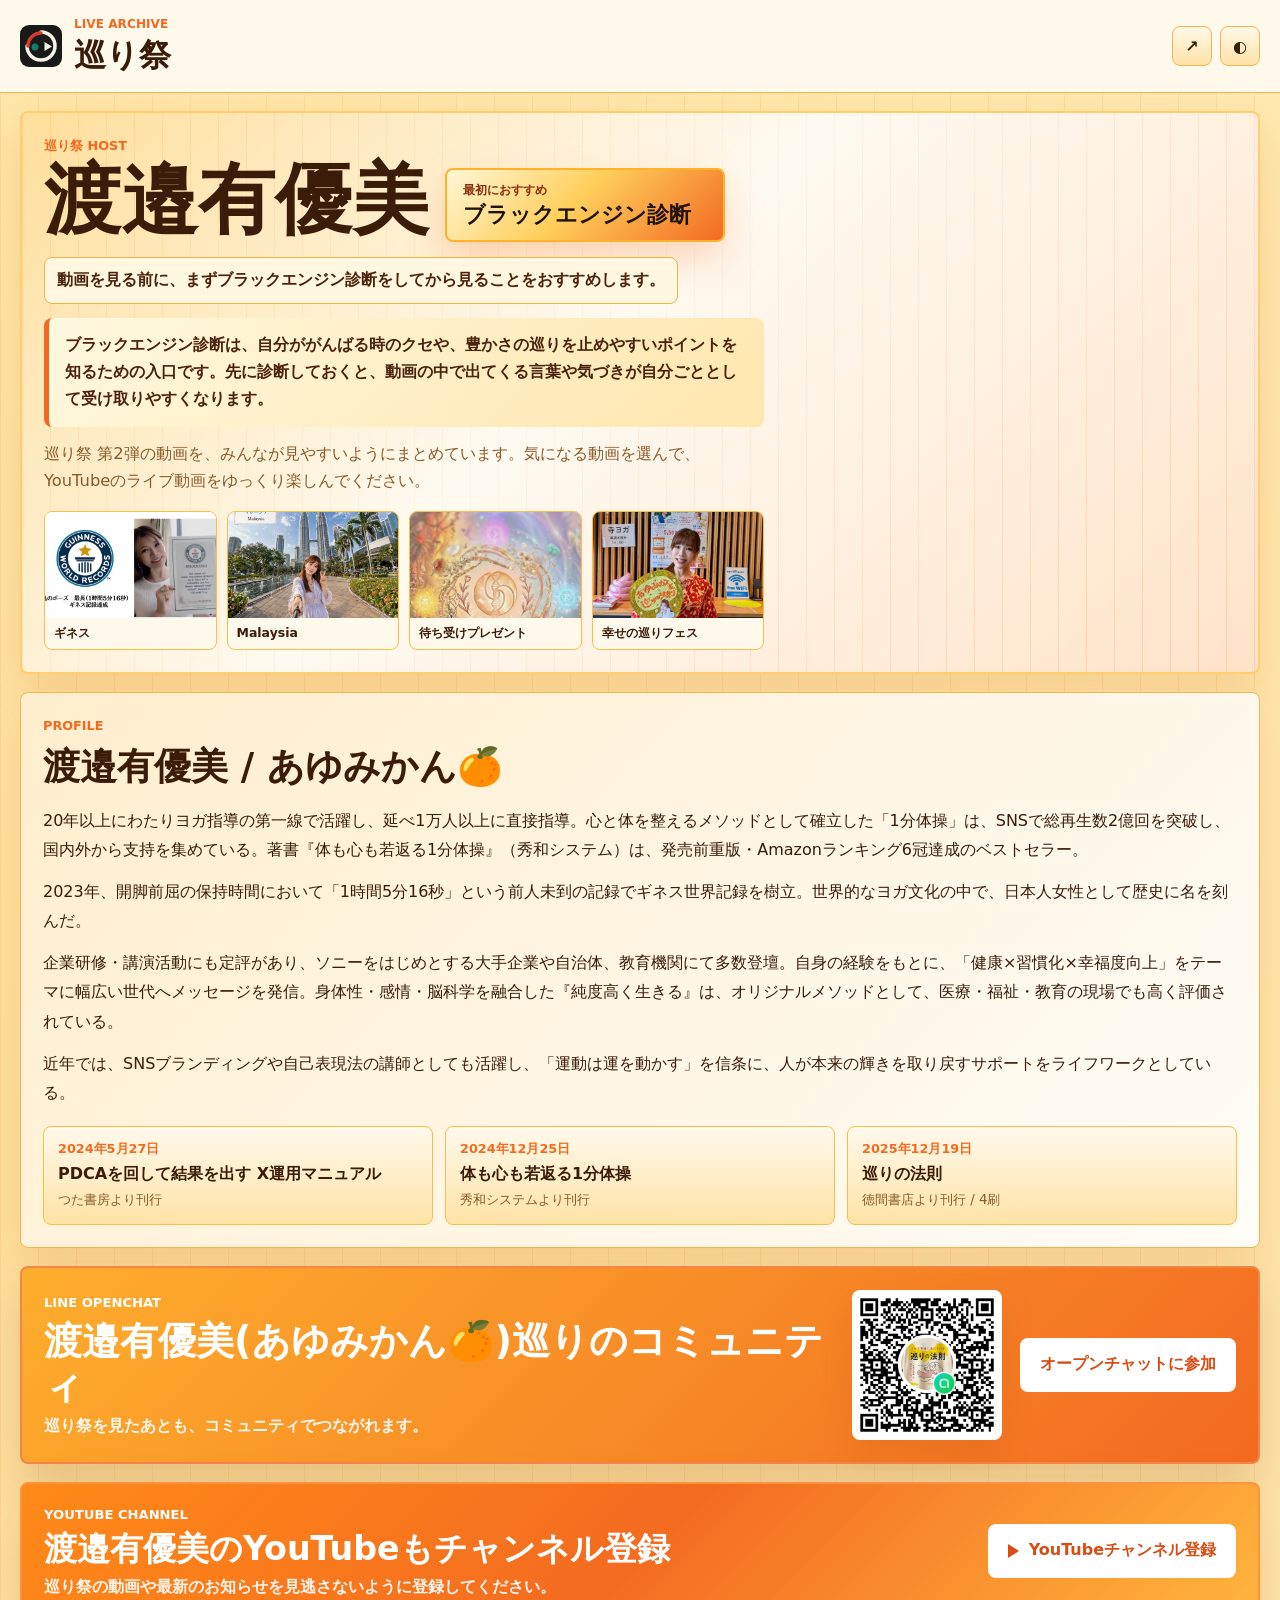
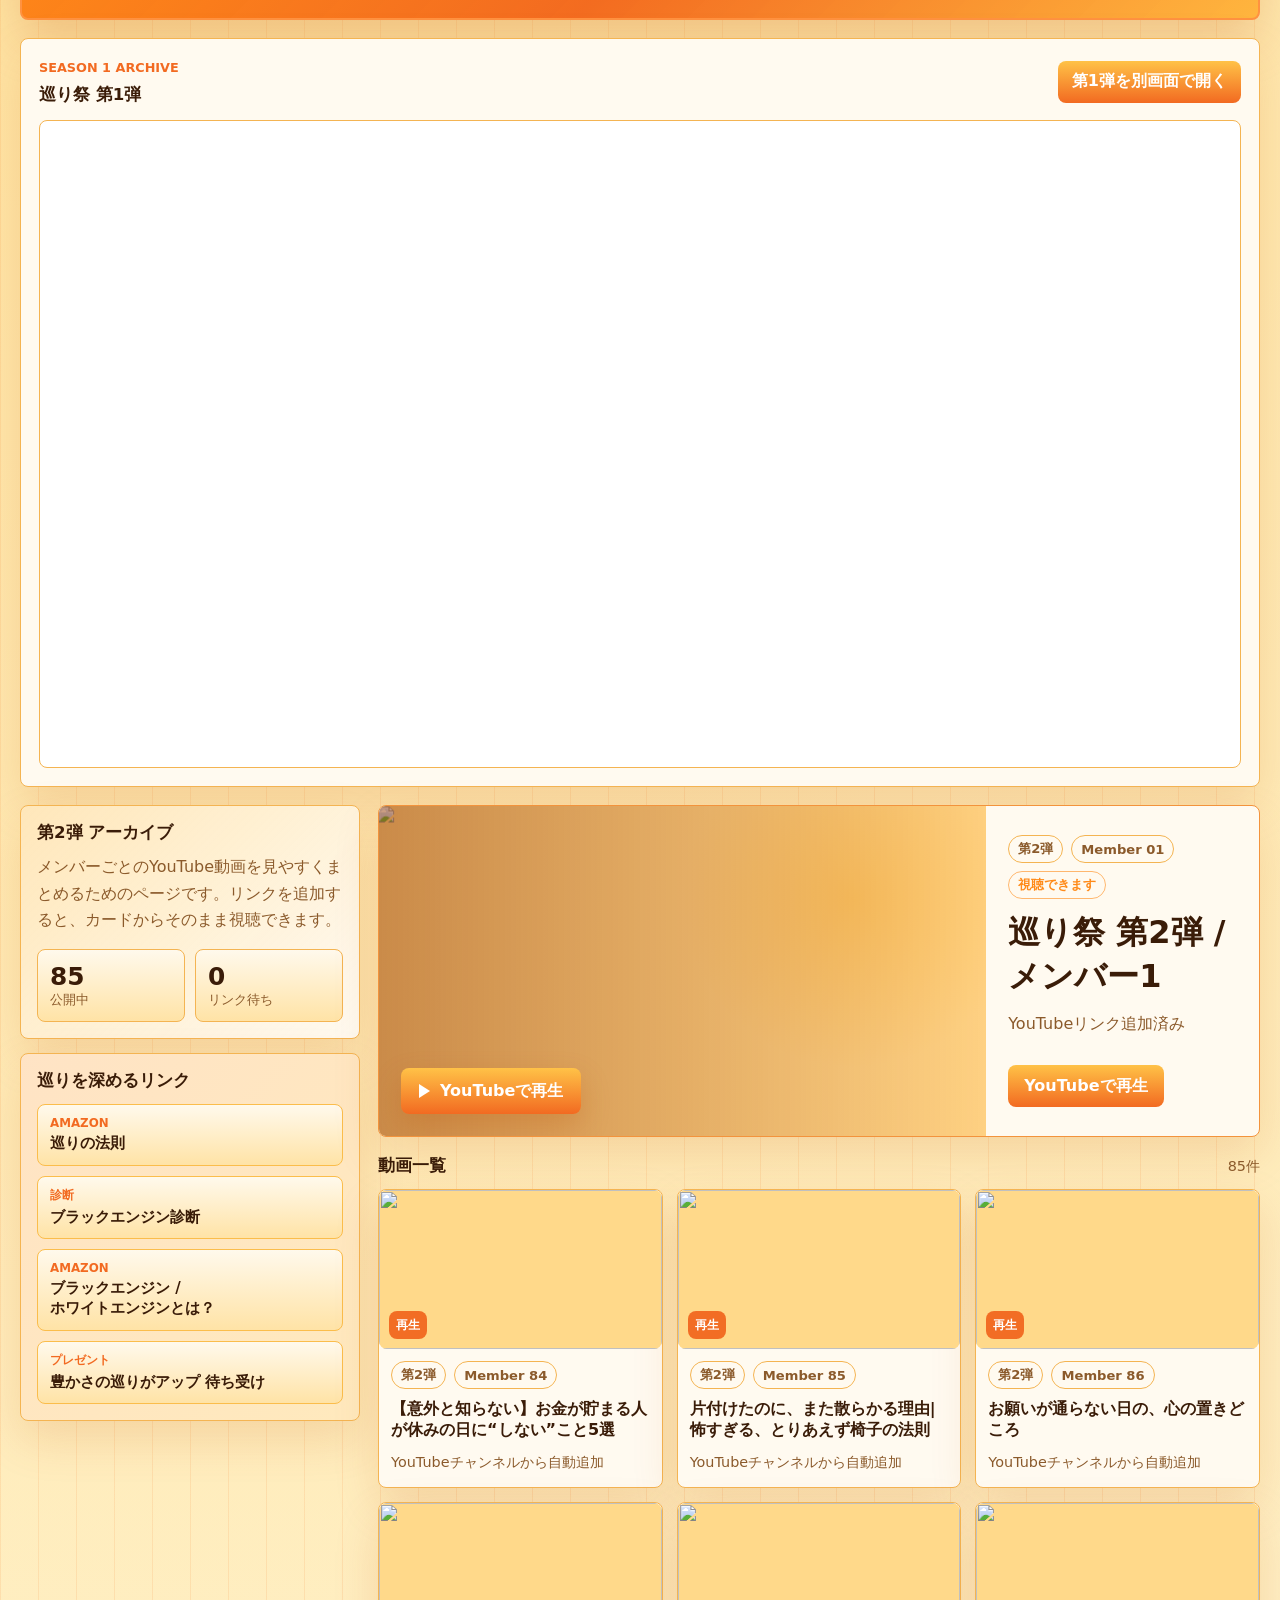
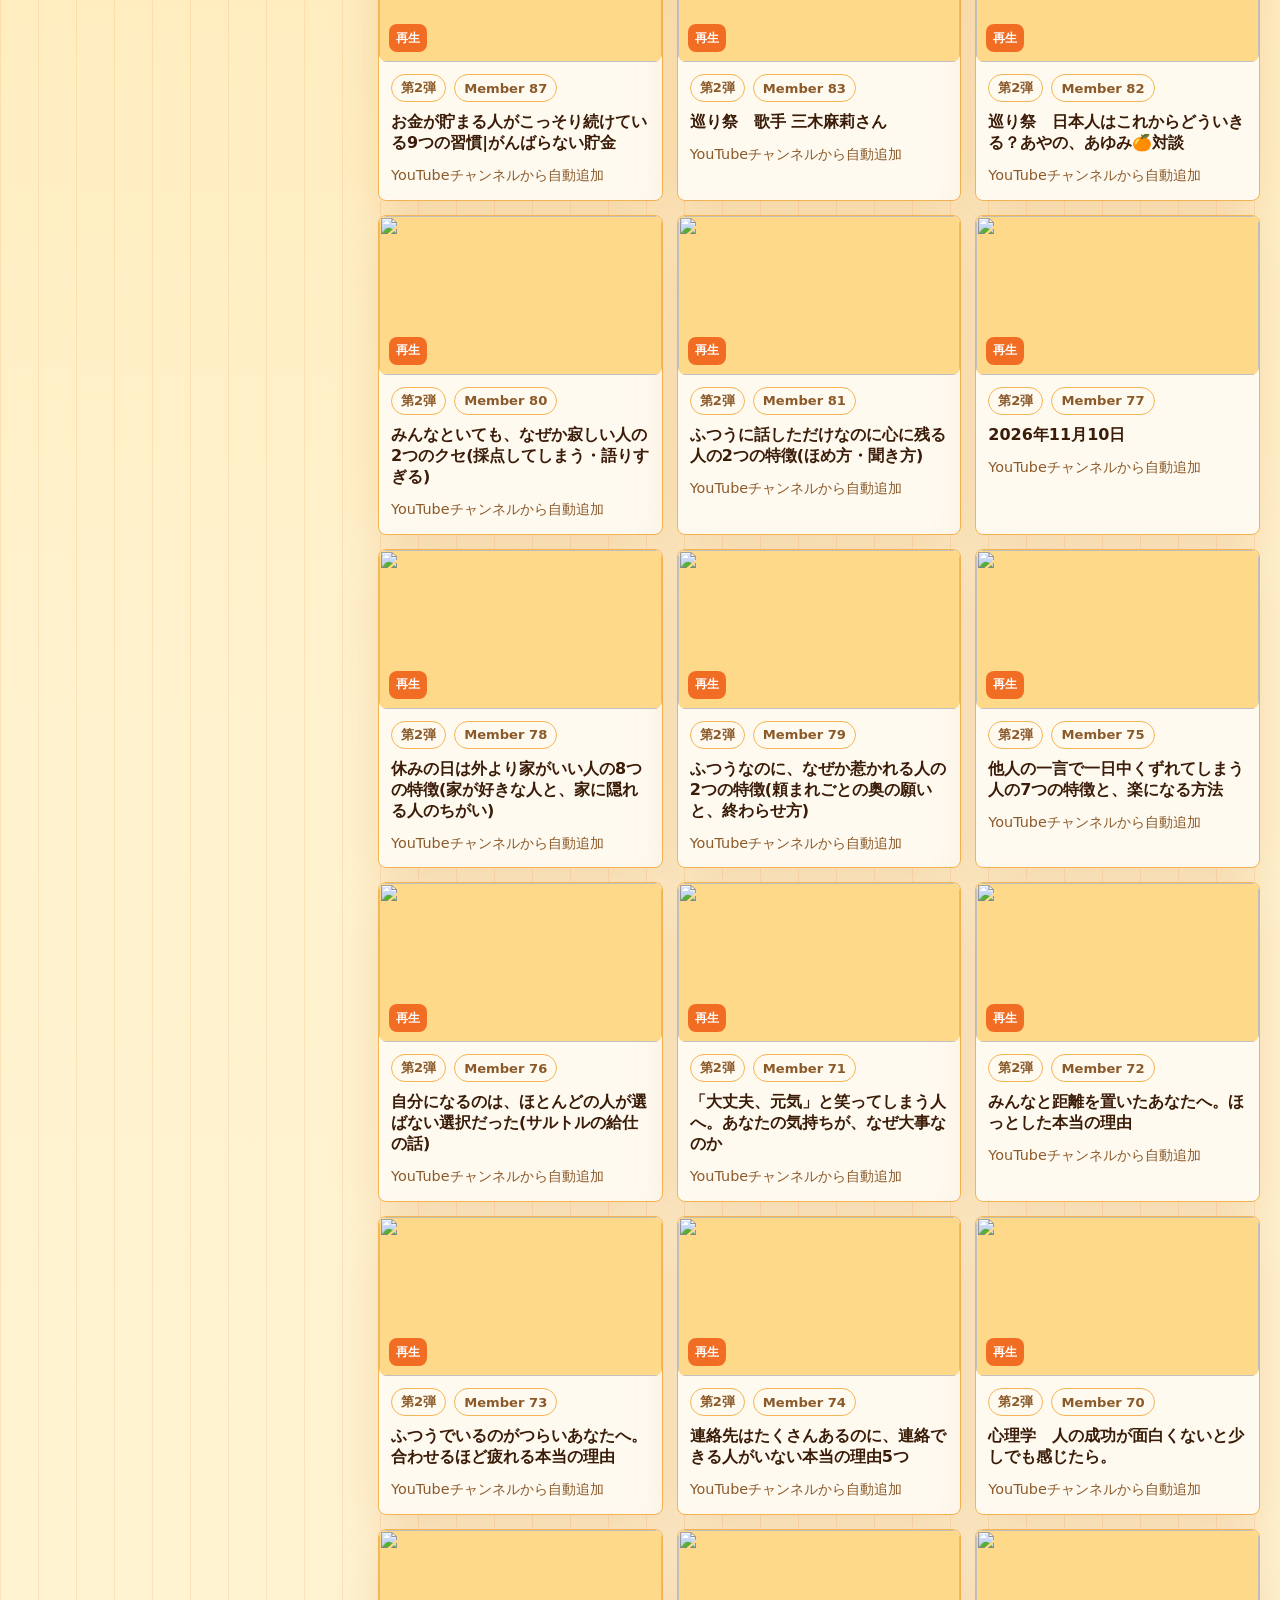
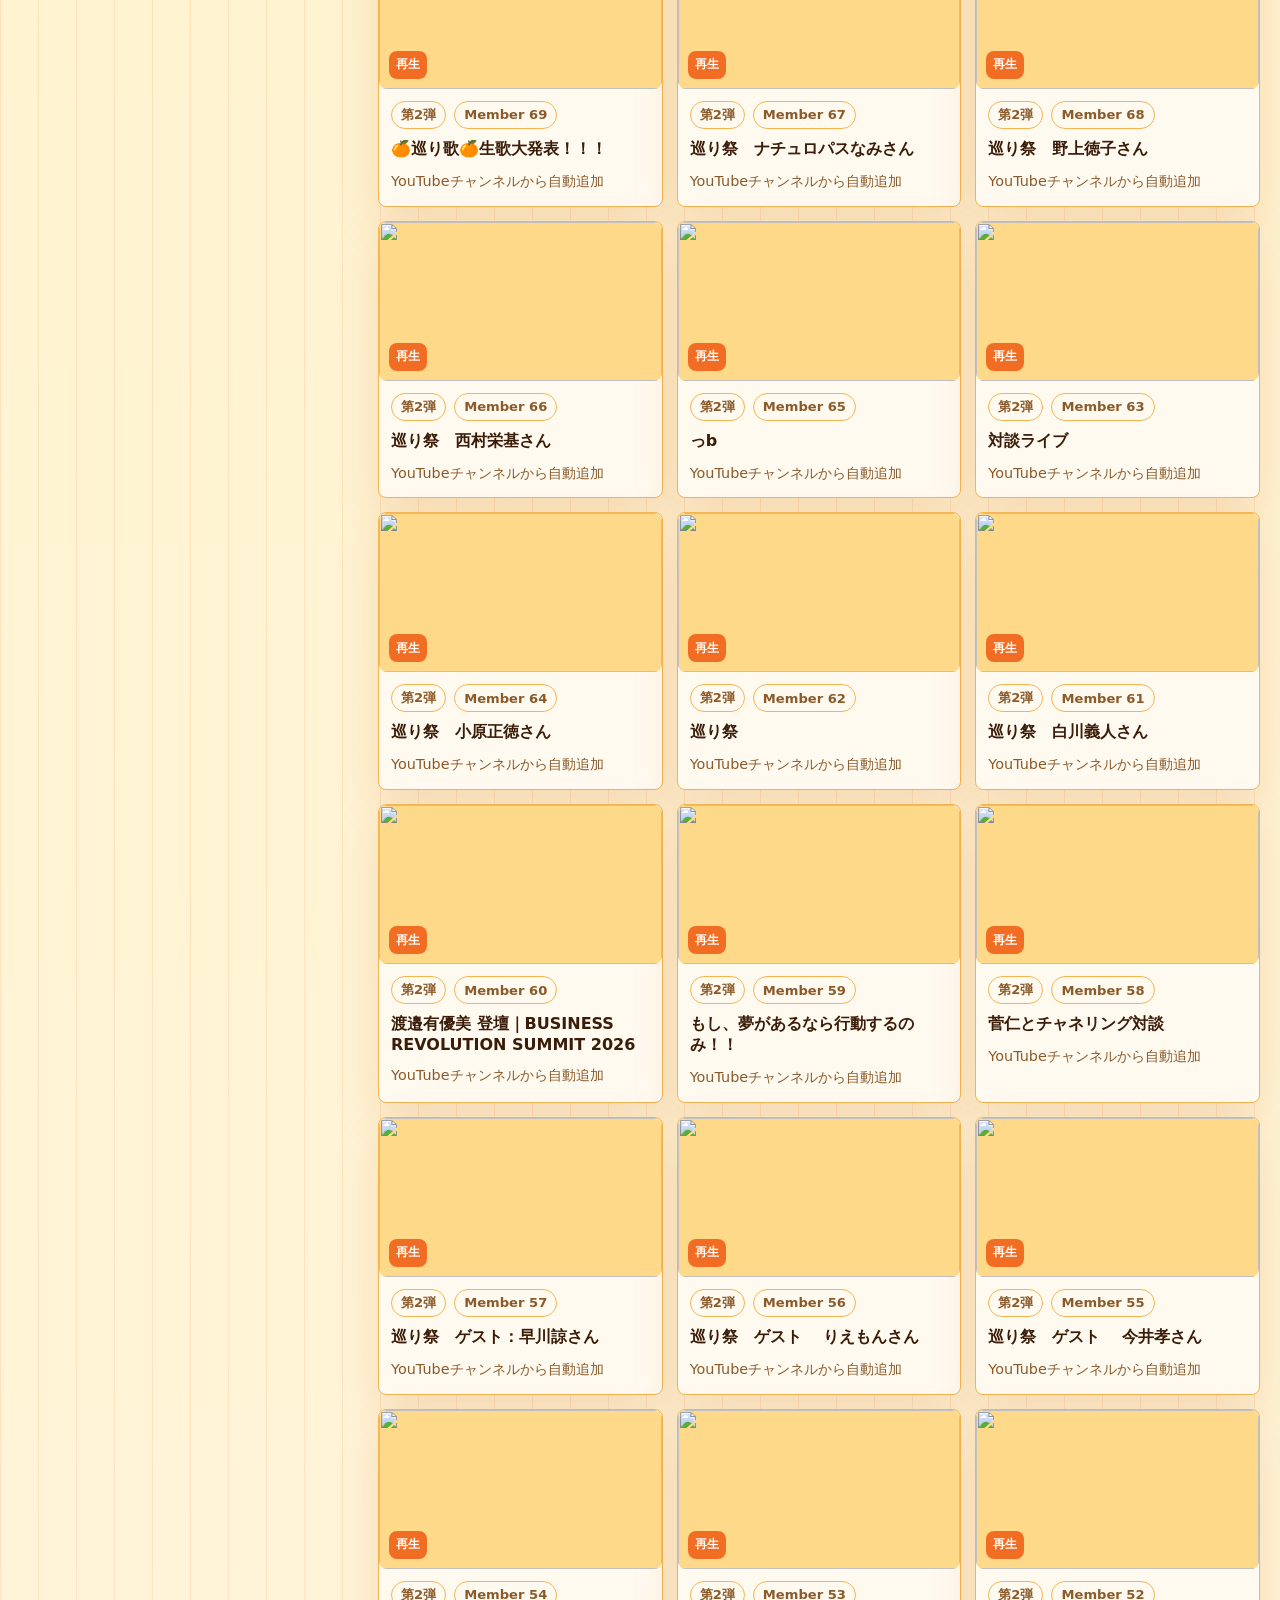
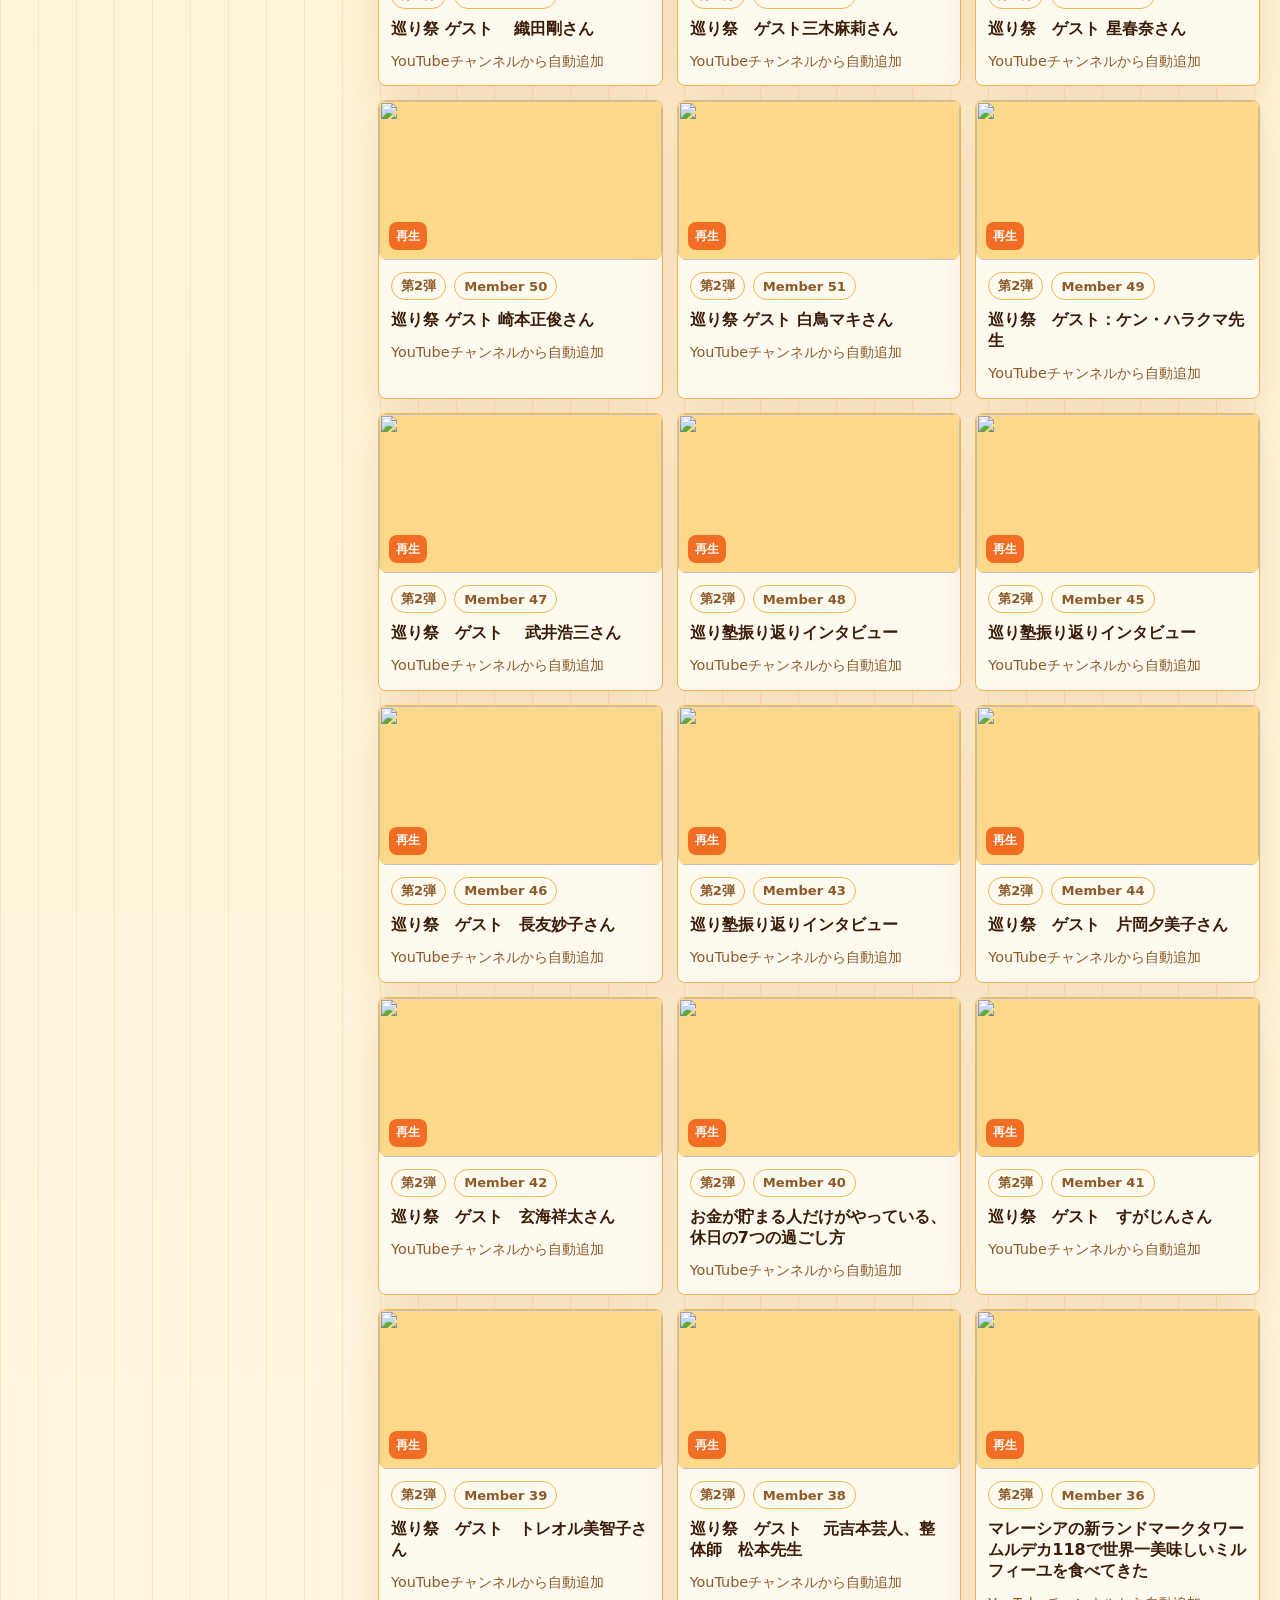
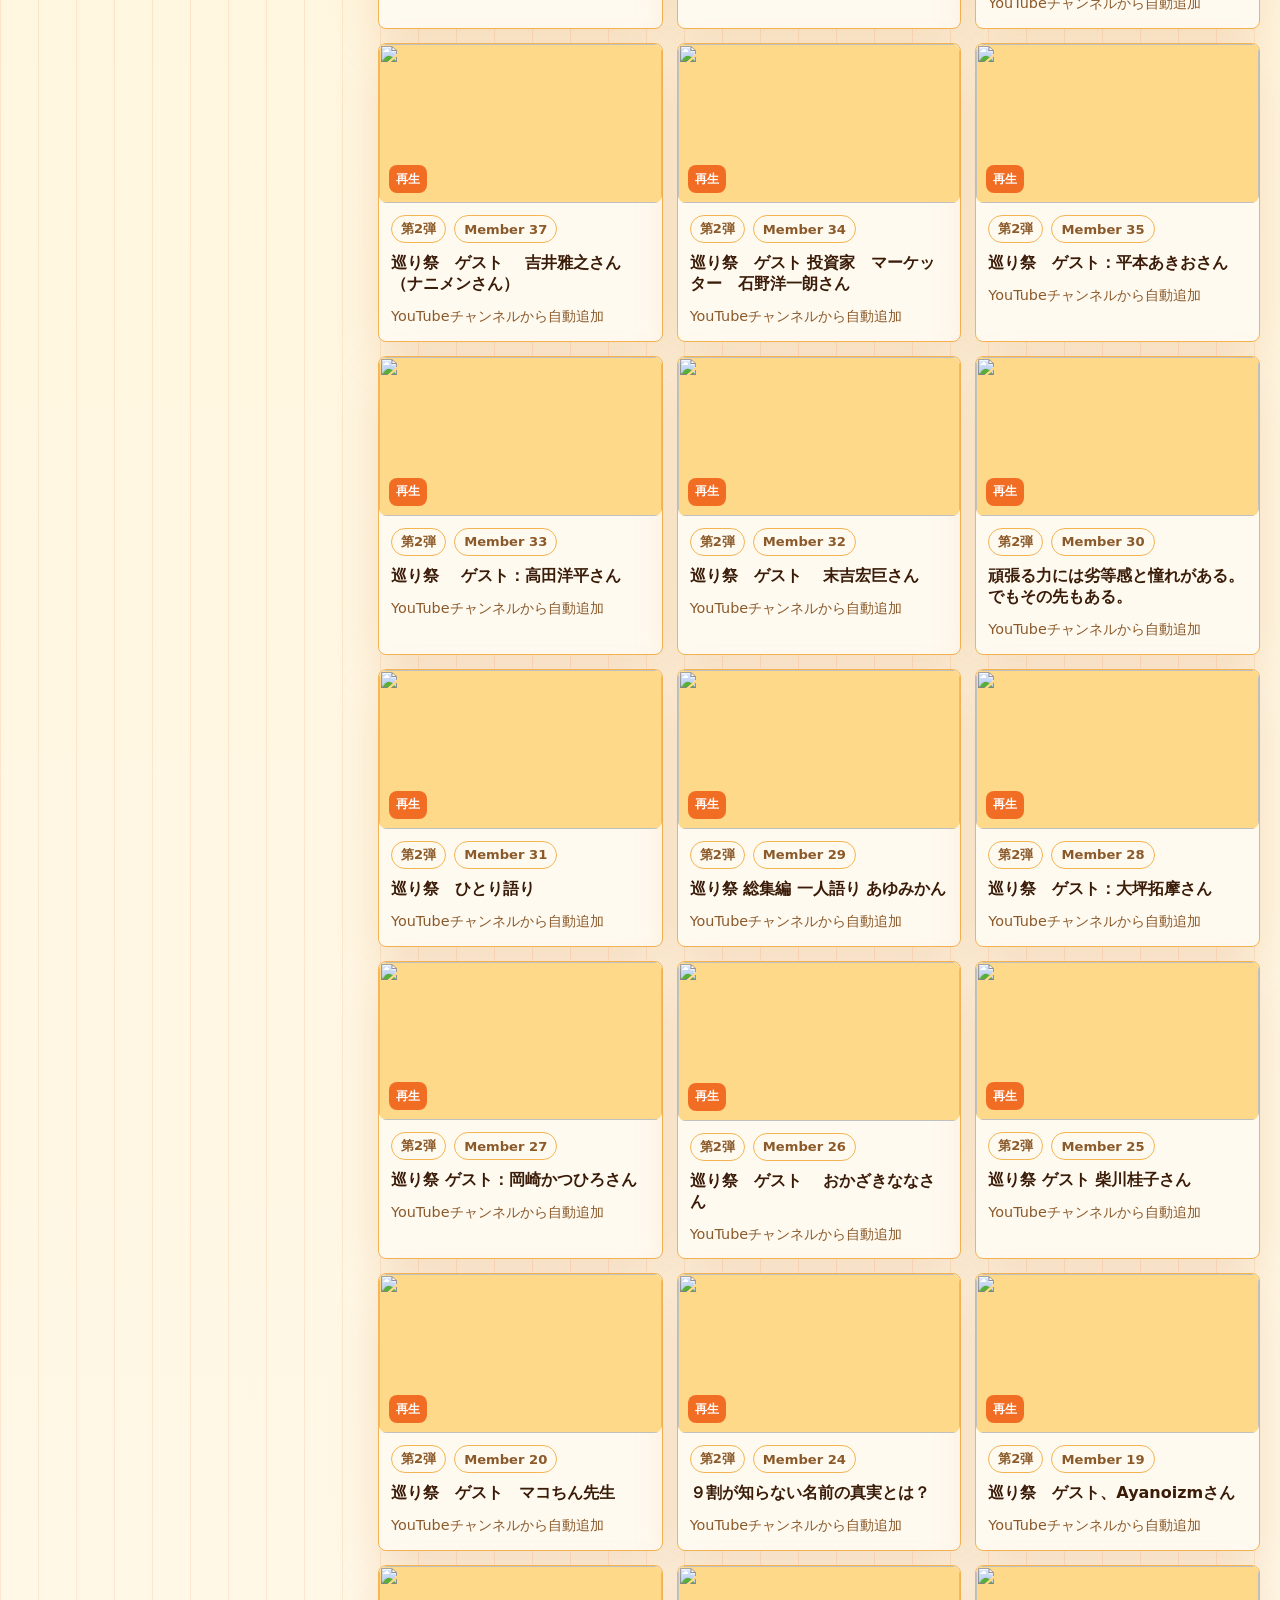
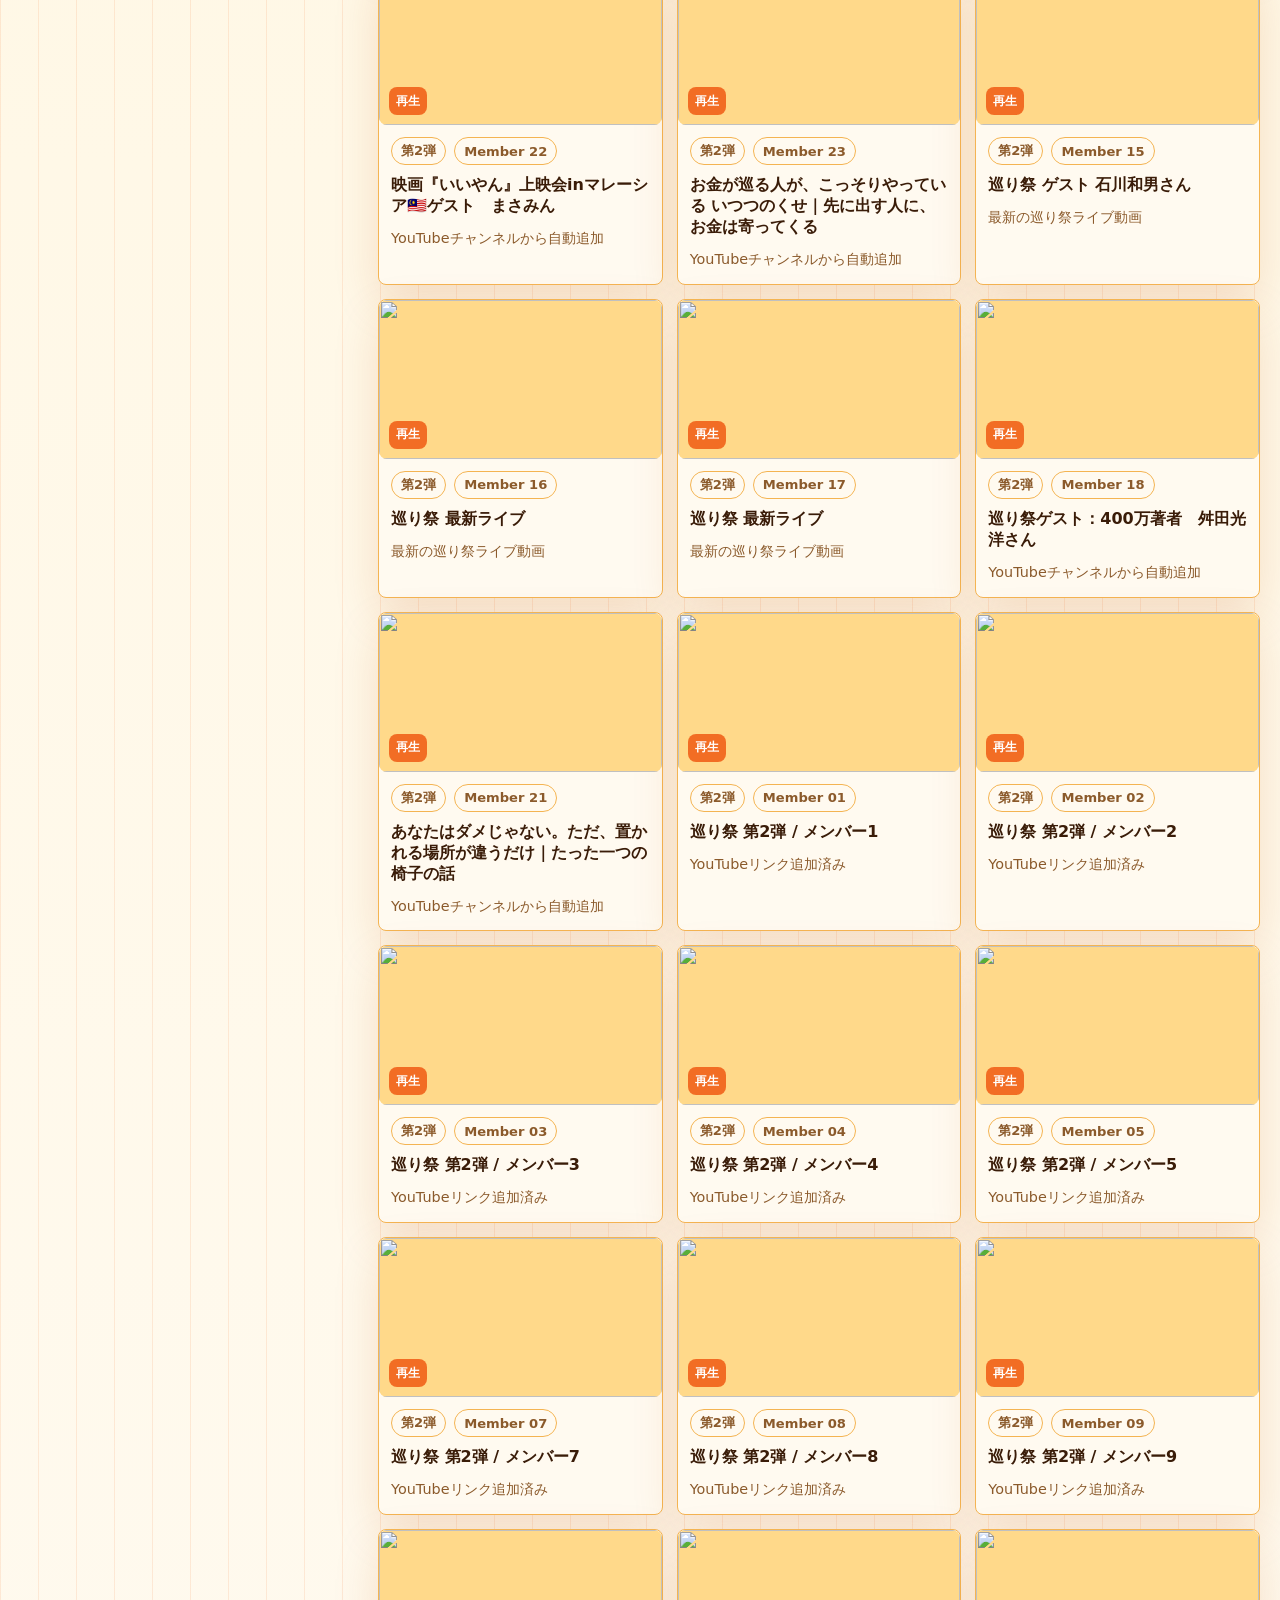
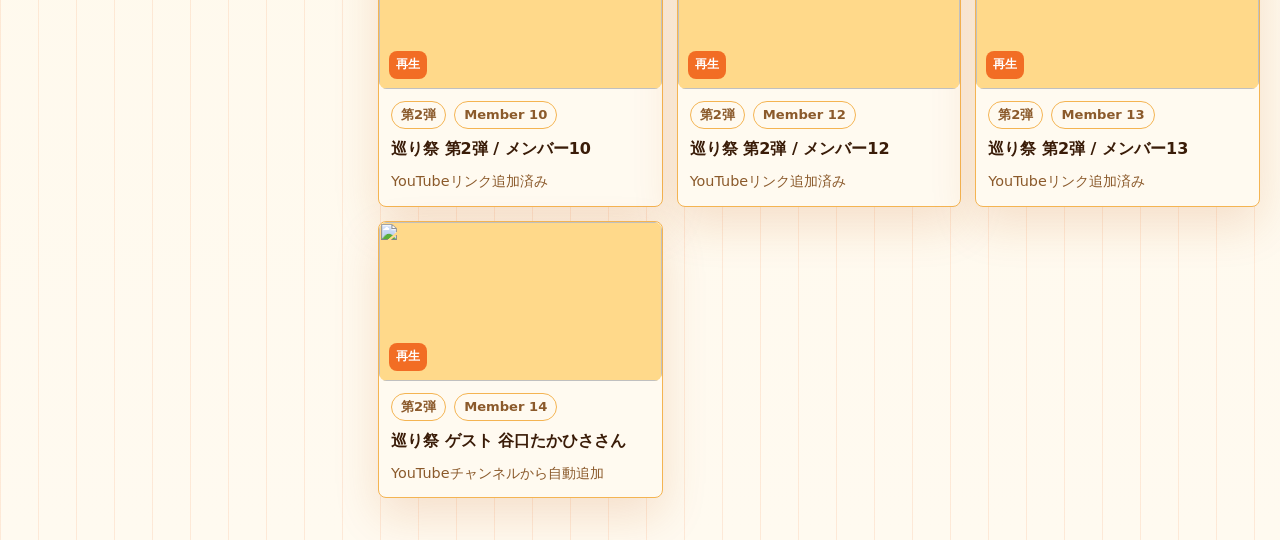
==== index.html @ 441e3c0f "Auto add latest YouTube videos" ====
<!doctype html>
<html lang="ja">
  <head>
    <meta charset="utf-8">
    <meta name="viewport" content="width=device-width, initial-scale=1">
    <title>巡り祭 動画まとめ</title>
    <meta name="description" content="巡り祭 第2弾の動画まとめサイト。渡邉有優美（あゆみかん🍊）のプロフィール、YouTube動画、巡りのコミュニティ、関連リンクを掲載。">
    <meta name="keywords" content="巡り祭,渡邉有優美,あゆみかん,1分体操,巡りの法則,ギネス世界記録,YouTube,ブラックエンジン診断">
    <meta property="og:title" content="巡り祭 動画まとめ">
    <meta property="og:description" content="渡邉有優美（あゆみかん🍊）の巡り祭 第2弾アーカイブ。YouTube動画、プロフィール、コミュニティ案内をまとめています。">
    <meta property="og:type" content="website">
    <meta property="og:image" content="./assets/watanabe-malaysia.jpg">
    <link rel="stylesheet" href="./styles.css">
    <script type="application/ld+json">
      {
        "@context": "https://schema.org",
        "@type": "Person",
        "name": "渡邉有優美",
        "alternateName": "あゆみかん🍊",
        "description": "20年以上にわたりヨガ指導の第一線で活躍し、延べ1万人以上に直接指導。1分体操はSNS総再生数2億回を突破。2023年に開脚前屈の保持時間1時間5分16秒でギネス世界記録を樹立。",
        "jobTitle": "ヨガ指導者、講演家、著者、SNSブランディング講師",
        "knowsAbout": ["ヨガ", "1分体操", "健康", "習慣化", "幸福度向上", "SNSブランディング", "自己表現", "巡りの法則"],
        "award": "2023年 開脚前屈の保持時間 1時間5分16秒 ギネス世界記録",
        "sameAs": [
          "https://youtube.com/@333ayumi",
          "https://meguri-fesutibal.hirameki7.site/"
        ],
        "worksFor": {
          "@type": "Organization",
          "name": "巡り祭"
        },
        "subjectOf": [
          {
            "@type": "Book",
            "name": "体も心も若返る1分体操",
            "publisher": "秀和システム",
            "datePublished": "2024-12-25"
          },
          {
            "@type": "Book",
            "name": "巡りの法則",
            "publisher": "徳間書店",
            "datePublished": "2025-12-19"
          },
          {
            "@type": "Book",
            "name": "PDCAを回して結果を出す X運用マニュアル",
            "datePublished": "2024-05-27"
          }
        ]
      }
    </script>
  </head>
  <body>
    <header class="site-header">
      <div class="brand">
        <img src="./assets/meguri-mark.svg" alt="" width="42" height="42">
        <div>
          <p>Live Archive</p>
          <h1>巡り祭</h1>
        </div>
      </div>
      <nav class="top-actions" aria-label="表示切り替え">
        <button class="icon-button" id="copyShare" title="ページリンクをコピー" aria-label="ページリンクをコピー">
          <span aria-hidden="true">↗</span>
        </button>
        <button class="icon-button" id="themeToggle" title="テーマ切り替え" aria-label="テーマ切り替え">
          <span aria-hidden="true">◐</span>
        </button>
      </nav>
    </header>

    <section class="profile-hero" aria-label="渡邉有優美の自己紹介">
      <div class="profile-copy">
        <p class="profile-kicker">巡り祭 Host</p>
        <div class="profile-title-row">
          <h2>渡邉有優美</h2>
          <a class="engine-diagnosis-badge" href="https://black-engine-diagnostic.vercel.app/?fast=1" target="_blank" rel="noreferrer">
            <span>最初におすすめ</span>
            <strong>ブラックエンジン診断</strong>
          </a>
        </div>
        <p class="diagnosis-note">動画を見る前に、まずブラックエンジン診断をしてから見ることをおすすめします。</p>
        <p class="engine-description">ブラックエンジン診断は、自分ががんばる時のクセや、豊かさの巡りを止めやすいポイントを知るための入口です。先に診断しておくと、動画の中で出てくる言葉や気づきが自分ごととして受け取りやすくなります。</p>
        <p>巡り祭 第2弾の動画を、みんなが見やすいようにまとめています。気になる動画を選んで、YouTubeのライブ動画をゆっくり楽しんでください。</p>
        <div class="proof-strip" aria-label="渡邉有優美の紹介写真">
          <figure>
            <img src="./assets/watanabe-guinness.jpg" alt="ギネスの写真">
            <figcaption>ギネス</figcaption>
          </figure>
          <figure>
            <img src="./assets/watanabe-malaysia.jpg" alt="マレーシアでの写真">
            <figcaption>Malaysia</figcaption>
          </figure>
          <figure>
            <img src="./assets/flowing-life-wallpaper.jpg" alt="豊かさの巡りがアップする待ち受け">
            <figcaption>待ち受けプレゼント</figcaption>
          </figure>
          <figure>
            <img src="./assets/watanabe-meguri-fes.jpg" alt="幸せの巡りフェスでの渡邉有優美">
            <figcaption>幸せの巡りフェス</figcaption>
          </figure>
        </div>
      </div>
    </section>

    <section class="full-profile" aria-label="渡邉有優美プロフィール">
      <div class="section-title">
        <div>
          <p class="profile-kicker">Profile</p>
          <h2>渡邉有優美 / あゆみかん🍊</h2>
        </div>
      </div>
      <div class="profile-body">
        <p>20年以上にわたりヨガ指導の第一線で活躍し、延べ1万人以上に直接指導。心と体を整えるメソッドとして確立した「1分体操」は、SNSで総再生数2億回を突破し、国内外から支持を集めている。著書『体も心も若返る1分体操』（秀和システム）は、発売前重版・Amazonランキング6冠達成のベストセラー。</p>
        <p>2023年、開脚前屈の保持時間において「1時間5分16秒」という前人未到の記録でギネス世界記録を樹立。世界的なヨガ文化の中で、日本人女性として歴史に名を刻んだ。</p>
        <p>企業研修・講演活動にも定評があり、ソニーをはじめとする大手企業や自治体、教育機関にて多数登壇。自身の経験をもとに、「健康×習慣化×幸福度向上」をテーマに幅広い世代へメッセージを発信。身体性・感情・脳科学を融合した『純度高く生きる』は、オリジナルメソッドとして、医療・福祉・教育の現場でも高く評価されている。</p>
        <p>近年では、SNSブランディングや自己表現法の講師としても活躍し、「運動は運を動かす」を信条に、人が本来の輝きを取り戻すサポートをライフワークとしている。</p>
      </div>
      <div class="profile-timeline" aria-label="出版実績">
        <a href="https://www.amazon.co.jp/s?k=PDCA%E3%82%92%E5%9B%9E%E3%81%97%E3%81%A6%E7%B5%90%E6%9E%9C%E3%82%92%E5%87%BA%E3%81%99+X%E9%81%8B%E7%94%A8%E3%83%9E%E3%83%8B%E3%83%A5%E3%82%A2%E3%83%AB+%E6%B8%A1%E9%82%89%E6%9C%89%E5%84%AA%E7%BE%8E" target="_blank" rel="noreferrer">
          <span>2024年5月27日</span>
          <strong>PDCAを回して結果を出す X運用マニュアル</strong>
          <small>つた書房より刊行</small>
        </a>
        <a href="https://www.amazon.co.jp/dp/B0H8R4S9ZK" target="_blank" rel="noreferrer">
          <span>2024年12月25日</span>
          <strong>体も心も若返る1分体操</strong>
          <small>秀和システムより刊行</small>
        </a>
        <a href="https://www.amazon.co.jp/dp/4198661189" target="_blank" rel="noreferrer">
          <span>2025年12月19日</span>
          <strong>巡りの法則</strong>
          <small>徳間書店より刊行 / 4刷</small>
        </a>
      </div>
    </section>

    <section class="openchat-banner" aria-label="LINEオープンチャット">
      <div>
        <p>LINE OpenChat</p>
        <h2>渡邉有優美(あゆみかん🍊)巡りのコミュニティ</h2>
        <span>巡り祭を見たあとも、コミュニティでつながれます。</span>
      </div>
      <img class="openchat-qr" src="./assets/openchat-qr.jpg" alt="オープンチャットQRコード">
      <a href="https://line.me/ti/g2/wnZwQwik_txAOYBACKshrrZoBVPsjI4ro32_vQ?utm_source=invitation&utm_medium=link_copy&utm_campaign=default" target="_blank" rel="noreferrer">オープンチャットに参加</a>
    </section>

    <section class="youtube-subscribe-banner" aria-label="YouTubeチャンネル登録">
      <div>
        <p>YouTube Channel</p>
        <h2>渡邉有優美のYouTubeもチャンネル登録</h2>
        <span>巡り祭の動画や最新のお知らせを見逃さないように登録してください。</span>
      </div>
      <a href="https://youtube.com/@333ayumi?si=G1m2G_67fggicatF" target="_blank" rel="noreferrer">YouTubeチャンネル登録</a>
    </section>

    <section class="season-one-embed" aria-label="巡り祭 第1弾">
      <div class="section-title">
        <div>
          <p class="profile-kicker">Season 1 Archive</p>
          <h2>巡り祭 第1弾</h2>
        </div>
        <a href="https://meguri-fesutibal.hirameki7.site/" target="_blank" rel="noreferrer">第1弾を別画面で開く</a>
      </div>
      <iframe src="https://meguri-fesutibal.hirameki7.site/" title="巡り祭 第1弾アーカイブ" loading="lazy"></iframe>
    </section>

    <main class="layout">
      <aside class="sidebar" aria-label="絞り込み">
        <section class="panel intro-panel">
          <h2>第2弾 アーカイブ</h2>
          <p>メンバーごとのYouTube動画を見やすくまとめるためのページです。リンクを追加すると、カードからそのまま視聴できます。</p>
          <div class="stats">
            <div>
              <strong id="readyCount">0</strong>
              <span>公開中</span>
            </div>
            <div>
              <strong id="comingCount">0</strong>
              <span>リンク待ち</span>
            </div>
          </div>
        </section>

        <section class="panel link-panel">
          <div class="section-title">
            <h2>巡りを深めるリンク</h2>
          </div>
          <div class="resource-list">
            <a href="https://www.amazon.co.jp/dp/4198661189" target="_blank" rel="noreferrer">
              <span>Amazon</span>
              <strong>巡りの法則</strong>
            </a>
            <a href="https://black-engine-diagnostic.vercel.app/?fast=1" target="_blank" rel="noreferrer">
              <span>診断</span>
              <strong>ブラックエンジン診断</strong>
            </a>
            <a href="https://www.amazon.co.jp/dp/B0H8R4S9ZK" target="_blank" rel="noreferrer">
              <span>Amazon</span>
              <strong>ブラックエンジン / ホワイトエンジンとは？</strong>
            </a>
            <a href="https://lin.ee/9bMbqwu" target="_blank" rel="noreferrer">
              <span>プレゼント</span>
              <strong>豊かさの巡りがアップ 待ち受け</strong>
            </a>
          </div>
        </section>

      </aside>

      <section class="content">
        <section class="featured" id="featuredVideo" aria-label="選択中の動画"></section>

        <section>
          <div class="section-title list-title">
            <h2>動画一覧</h2>
            <span id="resultCount"></span>
          </div>
          <div class="video-grid" id="videoGrid"></div>
          <p class="empty" id="emptyState">条件に合う動画がありません。</p>
        </section>
      </section>
    </main>

    <div class="toast" id="toast" role="status" aria-live="polite"></div>
    <script>
window.MEGURI_VIDEOS = [
  {
    "member": "01",
    "name": "メンバー1",
    "series": "第2弾",
    "title": "巡り祭 第2弾 / メンバー1",
    "youtubeUrl": "https://www.youtube.com/live/gPISpXleVFg?si=7Pe4IiBFowVTfngv",
    "note": "YouTubeリンク追加済み",
    "date": "2026-08-03"
  },
  {
    "member": "02",
    "name": "メンバー2",
    "series": "第2弾",
    "title": "巡り祭 第2弾 / メンバー2",
    "youtubeUrl": "https://www.youtube.com/live/yvyXzpPSl7o?si=SObOaAn8EuN2kS2W",
    "note": "YouTubeリンク追加済み",
    "date": "2026-08-03"
  },
  {
    "member": "03",
    "name": "メンバー3",
    "series": "第2弾",
    "title": "巡り祭 第2弾 / メンバー3",
    "youtubeUrl": "https://www.youtube.com/live/HZKSI58nXY8?si=0XiMd4CMGT1iAH_j",
    "note": "YouTubeリンク追加済み",
    "date": "2026-08-03"
  },
  {
    "member": "04",
    "name": "メンバー4",
    "series": "第2弾",
    "title": "巡り祭 第2弾 / メンバー4",
    "youtubeUrl": "https://www.youtube.com/live/JnySfhTkwnI?si=ZdAXNV-USCCqr6Wg",
    "note": "YouTubeリンク追加済み",
    "date": "2026-08-03"
  },
  {
    "member": "05",
    "name": "メンバー5",
    "series": "第2弾",
    "title": "巡り祭 第2弾 / メンバー5",
    "youtubeUrl": "https://www.youtube.com/live/i0ZQM_IrGJk?si=fFHG10_48se95OUp",
    "note": "YouTubeリンク追加済み",
    "date": "2026-08-03"
  },
  {
    "member": "07",
    "name": "メンバー7",
    "series": "第2弾",
    "title": "巡り祭 第2弾 / メンバー7",
    "youtubeUrl": "https://www.youtube.com/live/cX7JRVSCOHI?si=lwys2ex_SI3QfwBH",
    "note": "YouTubeリンク追加済み",
    "date": "2026-08-03"
  },
  {
    "member": "08",
    "name": "メンバー8",
    "series": "第2弾",
    "title": "巡り祭 第2弾 / メンバー8",
    "youtubeUrl": "https://www.youtube.com/live/B0uv-pDRW98?si=vEvH45B3XXZi8z21",
    "note": "YouTubeリンク追加済み",
    "date": "2026-08-03"
  },
  {
    "member": "09",
    "name": "メンバー9",
    "series": "第2弾",
    "title": "巡り祭 第2弾 / メンバー9",
    "youtubeUrl": "https://www.youtube.com/live/HEqFLCCddEE?si=xyDl-8uCM1hCHqI1",
    "note": "YouTubeリンク追加済み",
    "date": "2026-08-03"
  },
  {
    "member": "10",
    "name": "メンバー10",
    "series": "第2弾",
    "title": "巡り祭 第2弾 / メンバー10",
    "youtubeUrl": "https://www.youtube.com/live/j8H3CeftAQg?si=KB6dOyelXnPKLMqn",
    "note": "YouTubeリンク追加済み",
    "date": "2026-08-03"
  },
  {
    "member": "12",
    "name": "メンバー12",
    "series": "第2弾",
    "title": "巡り祭 第2弾 / メンバー12",
    "youtubeUrl": "https://www.youtube.com/live/2Z7PbTWMoUI?si=tgmk3pcpDpYV_e3y",
    "note": "YouTubeリンク追加済み",
    "date": "2026-08-03"
  },
  {
    "member": "13",
    "name": "メンバー13",
    "series": "第2弾",
    "title": "巡り祭 第2弾 / メンバー13",
    "youtubeUrl": "https://www.youtube.com/live/uE_Mq3w27q8?si=Fu4ki3LivpW0MCgX",
    "note": "YouTubeリンク追加済み",
    "date": "2026-08-03"
  },
  {
    "member": "14",
    "name": "メンバー14",
    "series": "第2弾",
    "title": "巡り祭     ゲスト  谷口たかひささん",
    "youtubeUrl": "https://www.youtube.com/watch?v=16OJpsH1TUg",
    "note": "YouTubeチャンネルから自動追加",
    "date": "2026-07-29"
  },
  {
    "member": "15",
    "name": "メンバー15",
    "series": "第2弾",
    "title": "巡り祭 ゲスト 石川和男さん",
    "youtubeUrl": "https://www.youtube.com/live/0QrCquyVqLo?si=R5ZVvOPqjybob84A",
    "note": "最新の巡り祭ライブ動画",
    "date": "2026-08-06"
  },
  {
    "member": "16",
    "name": "メンバー16",
    "series": "第2弾",
    "title": "巡り祭 最新ライブ",
    "youtubeUrl": "https://www.youtube.com/live/-3ifv_6mg7g?si=btVT892yG4ZPzNNR",
    "note": "最新の巡り祭ライブ動画",
    "date": "2026-08-06"
  },
  {
    "member": "17",
    "name": "メンバー17",
    "series": "第2弾",
    "title": "巡り祭 最新ライブ",
    "youtubeUrl": "https://www.youtube.com/live/yLKTDTQPPmg?si=4km5NoYGZYyiQ6SA",
    "note": "最新の巡り祭ライブ動画",
    "date": "2026-08-06"
  },
  {
    "member": "18",
    "name": "メンバー18",
    "series": "第2弾",
    "title": "巡り祭ゲスト：400万著者　舛田光洋さん",
    "youtubeUrl": "https://www.youtube.com/watch?v=6m2qltGVI3Y",
    "note": "YouTubeチャンネルから自動追加",
    "date": "2026-08-06"
  },
  {
    "member": "19",
    "name": "メンバー19",
    "series": "第2弾",
    "title": "巡り祭　ゲスト、Ayanoizmさん",
    "youtubeUrl": "https://www.youtube.com/watch?v=PuR_d0FDPiI",
    "note": "YouTubeチャンネルから自動追加",
    "date": "2026-08-07"
  },
  {
    "member": "20",
    "name": "メンバー20",
    "series": "第2弾",
    "title": "巡り祭　ゲスト　マコちん先生",
    "youtubeUrl": "https://www.youtube.com/watch?v=f5qr4NAydhY",
    "note": "YouTubeチャンネルから自動追加",
    "date": "2026-08-08"
  },
  {
    "member": "21",
    "name": "メンバー21",
    "series": "第2弾",
    "title": "あなたはダメじゃない。ただ、置かれる場所が違うだけ｜たった一つの椅子の話",
    "youtubeUrl": "https://www.youtube.com/watch?v=estISG7Pu7g",
    "note": "YouTubeチャンネルから自動追加",
    "date": "2026-08-06"
  },
  {
    "member": "22",
    "name": "メンバー22",
    "series": "第2弾",
    "title": "映画『いいやん』上映会inマレーシア🇲🇾ゲスト　まさみん",
    "youtubeUrl": "https://www.youtube.com/watch?v=HQD3skQwFpQ",
    "note": "YouTubeチャンネルから自動追加",
    "date": "2026-08-07"
  },
  {
    "member": "23",
    "name": "メンバー23",
    "series": "第2弾",
    "title": "お金が巡る人が、こっそりやっている いつつのくせ｜先に出す人に、お金は寄ってくる",
    "youtubeUrl": "https://www.youtube.com/watch?v=1NKX0T9pjWE",
    "note": "YouTubeチャンネルから自動追加",
    "date": "2026-08-07"
  },
  {
    "member": "24",
    "name": "メンバー24",
    "series": "第2弾",
    "title": "９割が知らない名前の真実とは？",
    "youtubeUrl": "https://www.youtube.com/watch?v=QIa00UzNCMI",
    "note": "YouTubeチャンネルから自動追加",
    "date": "2026-08-08"
  },
  {
    "member": "25",
    "name": "メンバー25",
    "series": "第2弾",
    "title": "巡り祭 ゲスト  柴川桂子さん",
    "youtubeUrl": "https://www.youtube.com/watch?v=-Q9R4pdC_sc",
    "note": "YouTubeチャンネルから自動追加",
    "date": "2026-08-09"
  },
  {
    "member": "26",
    "name": "メンバー26",
    "series": "第2弾",
    "title": "巡り祭　ゲスト　 おかざきななさん",
    "youtubeUrl": "https://www.youtube.com/watch?v=2chf-S9mBRA",
    "note": "YouTubeチャンネルから自動追加",
    "date": "2026-08-10"
  },
  {
    "member": "27",
    "name": "メンバー27",
    "series": "第2弾",
    "title": "巡り祭 ゲスト：岡崎かつひろさん",
    "youtubeUrl": "https://www.youtube.com/watch?v=JHrGCVEK2jM",
    "note": "YouTubeチャンネルから自動追加",
    "date": "2026-08-11"
  },
  {
    "member": "28",
    "name": "メンバー28",
    "series": "第2弾",
    "title": "巡り祭　ゲスト：大坪拓摩さん",
    "youtubeUrl": "https://www.youtube.com/watch?v=kruSn6_WMWw",
    "note": "YouTubeチャンネルから自動追加",
    "date": "2026-08-12"
  },
  {
    "member": "29",
    "name": "メンバー29",
    "series": "第2弾",
    "title": "巡り祭 総集編 一人語り あゆみかん",
    "youtubeUrl": "https://www.youtube.com/watch?v=62-1qnATlNQ",
    "note": "YouTubeチャンネルから自動追加",
    "date": "2026-08-13"
  },
  {
    "member": "30",
    "name": "メンバー30",
    "series": "第2弾",
    "title": "頑張る力には劣等感と憧れがある。でもその先もある。",
    "youtubeUrl": "https://www.youtube.com/watch?v=8VBXILC2fRo",
    "note": "YouTubeチャンネルから自動追加",
    "date": "2026-08-14"
  },
  {
    "member": "31",
    "name": "メンバー31",
    "series": "第2弾",
    "title": "巡り祭　ひとり語り",
    "youtubeUrl": "https://www.youtube.com/watch?v=6Mb0GTXm2wc",
    "note": "YouTubeチャンネルから自動追加",
    "date": "2026-08-14"
  },
  {
    "member": "32",
    "name": "メンバー32",
    "series": "第2弾",
    "title": "巡り祭　ゲスト 　末吉宏巨さん",
    "youtubeUrl": "https://www.youtube.com/watch?v=Y3erTvE4mgA",
    "note": "YouTubeチャンネルから自動追加",
    "date": "2026-08-15"
  },
  {
    "member": "33",
    "name": "メンバー33",
    "series": "第2弾",
    "title": "巡り祭 　ゲスト：高田洋平さん",
    "youtubeUrl": "https://www.youtube.com/watch?v=w6A9vlv3JbM",
    "note": "YouTubeチャンネルから自動追加",
    "date": "2026-08-16"
  },
  {
    "member": "34",
    "name": "メンバー34",
    "series": "第2弾",
    "title": "巡り祭　ゲスト 投資家　マーケッター　石野洋一朗さん　",
    "youtubeUrl": "https://www.youtube.com/watch?v=kD5ArGCR_wk",
    "note": "YouTubeチャンネルから自動追加",
    "date": "2026-08-17"
  },
  {
    "member": "35",
    "name": "メンバー35",
    "series": "第2弾",
    "title": "巡り祭　ゲスト：平本あきおさん",
    "youtubeUrl": "https://www.youtube.com/watch?v=lwO-TMfkkFw",
    "note": "YouTubeチャンネルから自動追加",
    "date": "2026-08-17"
  },
  {
    "member": "36",
    "name": "メンバー36",
    "series": "第2弾",
    "title": "マレーシアの新ランドマークタワー　ムルデカ118で世界一美味しいミルフィーユを食べてきた",
    "youtubeUrl": "https://www.youtube.com/watch?v=ypLukvfWLrw",
    "note": "YouTubeチャンネルから自動追加",
    "date": "2026-08-18"
  },
  {
    "member": "37",
    "name": "メンバー37",
    "series": "第2弾",
    "title": "巡り祭　ゲスト 　吉井雅之さん（ナニメンさん）",
    "youtubeUrl": "https://www.youtube.com/watch?v=fHowtn9FTAA",
    "note": "YouTubeチャンネルから自動追加",
    "date": "2026-08-18"
  },
  {
    "member": "38",
    "name": "メンバー38",
    "series": "第2弾",
    "title": "巡り祭　ゲスト　 元吉本芸人、整体師　松本先生",
    "youtubeUrl": "https://www.youtube.com/watch?v=Zd8yCb1wUVk",
    "note": "YouTubeチャンネルから自動追加",
    "date": "2026-08-19"
  },
  {
    "member": "39",
    "name": "メンバー39",
    "series": "第2弾",
    "title": "巡り祭　ゲスト　トレオル美智子さん",
    "youtubeUrl": "https://www.youtube.com/watch?v=aXM60l4KAQc",
    "note": "YouTubeチャンネルから自動追加",
    "date": "2026-08-20"
  },
  {
    "member": "40",
    "name": "メンバー40",
    "series": "第2弾",
    "title": "お金が貯まる人だけがやっている、休日の7つの過ごし方",
    "youtubeUrl": "https://www.youtube.com/watch?v=3iGgM6xcrfw",
    "note": "YouTubeチャンネルから自動追加",
    "date": "2026-08-22"
  },
  {
    "member": "41",
    "name": "メンバー41",
    "series": "第2弾",
    "title": "巡り祭　ゲスト　すがじんさん",
    "youtubeUrl": "https://www.youtube.com/watch?v=dj7YB7lPfSI",
    "note": "YouTubeチャンネルから自動追加",
    "date": "2026-08-22"
  },
  {
    "member": "42",
    "name": "メンバー42",
    "series": "第2弾",
    "title": "巡り祭　ゲスト　玄海祥太さん",
    "youtubeUrl": "https://www.youtube.com/watch?v=_qhf4t1U5i4",
    "note": "YouTubeチャンネルから自動追加",
    "date": "2026-08-23"
  },
  {
    "member": "43",
    "name": "メンバー43",
    "series": "第2弾",
    "title": "巡り塾振り返りインタビュー",
    "youtubeUrl": "https://www.youtube.com/watch?v=UuqDLTmsiZ0",
    "note": "YouTubeチャンネルから自動追加",
    "date": "2026-08-24"
  },
  {
    "member": "44",
    "name": "メンバー44",
    "series": "第2弾",
    "title": "巡り祭　ゲスト　片岡夕美子さん",
    "youtubeUrl": "https://www.youtube.com/watch?v=aLPdPP3TSOw",
    "note": "YouTubeチャンネルから自動追加",
    "date": "2026-08-24"
  },
  {
    "member": "45",
    "name": "メンバー45",
    "series": "第2弾",
    "title": "巡り塾振り返りインタビュー　",
    "youtubeUrl": "https://www.youtube.com/watch?v=ESMhYvUPIio",
    "note": "YouTubeチャンネルから自動追加",
    "date": "2026-08-25"
  },
  {
    "member": "46",
    "name": "メンバー46",
    "series": "第2弾",
    "title": "巡り祭　ゲスト　長友妙子さん",
    "youtubeUrl": "https://www.youtube.com/watch?v=KmtrzdVBxok",
    "note": "YouTubeチャンネルから自動追加",
    "date": "2026-08-25"
  },
  {
    "member": "47",
    "name": "メンバー47",
    "series": "第2弾",
    "title": "巡り祭　ゲスト 　武井浩三さん",
    "youtubeUrl": "https://www.youtube.com/watch?v=avGrGHY-R1o",
    "note": "YouTubeチャンネルから自動追加",
    "date": "2026-08-27"
  },
  {
    "member": "48",
    "name": "メンバー48",
    "series": "第2弾",
    "title": "巡り塾振り返りインタビュー",
    "youtubeUrl": "https://www.youtube.com/watch?v=otPOAjjTKmM",
    "note": "YouTubeチャンネルから自動追加",
    "date": "2026-08-27"
  },
  {
    "member": "49",
    "name": "メンバー49",
    "series": "第2弾",
    "title": "巡り祭　ゲスト：ケン・ハラクマ先生",
    "youtubeUrl": "https://www.youtube.com/watch?v=bsLJPOInDso",
    "note": "YouTubeチャンネルから自動追加",
    "date": "2026-08-28"
  },
  {
    "member": "50",
    "name": "メンバー50",
    "series": "第2弾",
    "title": "巡り祭  ゲスト  崎本正俊さん",
    "youtubeUrl": "https://www.youtube.com/watch?v=xht6ZfeIxdU",
    "note": "YouTubeチャンネルから自動追加",
    "date": "2026-08-29"
  },
  {
    "member": "51",
    "name": "メンバー51",
    "series": "第2弾",
    "title": "巡り祭    ゲスト   白鳥マキさん",
    "youtubeUrl": "https://www.youtube.com/watch?v=4NfKG6xoElE",
    "note": "YouTubeチャンネルから自動追加",
    "date": "2026-08-29"
  },
  {
    "member": "52",
    "name": "メンバー52",
    "series": "第2弾",
    "title": "巡り祭　ゲスト 星春奈さん",
    "youtubeUrl": "https://www.youtube.com/watch?v=bCxEipJ5im0",
    "note": "YouTubeチャンネルから自動追加",
    "date": "2026-08-30"
  },
  {
    "member": "53",
    "name": "メンバー53",
    "series": "第2弾",
    "title": "巡り祭　ゲスト三木麻莉さん",
    "youtubeUrl": "https://www.youtube.com/watch?v=iJ596CWvCH0",
    "note": "YouTubeチャンネルから自動追加",
    "date": "2026-08-31"
  },
  {
    "member": "54",
    "name": "メンバー54",
    "series": "第2弾",
    "title": "巡り祭    ゲスト 　織田剛さん",
    "youtubeUrl": "https://www.youtube.com/watch?v=DEiJf-wFB8M",
    "note": "YouTubeチャンネルから自動追加",
    "date": "2026-09-01"
  },
  {
    "member": "55",
    "name": "メンバー55",
    "series": "第2弾",
    "title": "巡り祭　ゲスト 　今井孝さん",
    "youtubeUrl": "https://www.youtube.com/watch?v=Uc80yePNy8U",
    "note": "YouTubeチャンネルから自動追加",
    "date": "2026-09-02"
  },
  {
    "member": "56",
    "name": "メンバー56",
    "series": "第2弾",
    "title": "巡り祭　ゲスト 　りえもんさん",
    "youtubeUrl": "https://www.youtube.com/watch?v=ptovCs-GR2c",
    "note": "YouTubeチャンネルから自動追加",
    "date": "2026-09-03"
  },
  {
    "member": "57",
    "name": "メンバー57",
    "series": "第2弾",
    "title": "巡り祭　ゲスト：早川諒さん",
    "youtubeUrl": "https://www.youtube.com/watch?v=LyWSCOFuOwY",
    "note": "YouTubeチャンネルから自動追加",
    "date": "2026-09-04"
  },
  {
    "member": "58",
    "name": "メンバー58",
    "series": "第2弾",
    "title": "菅仁とチャネリング対談",
    "youtubeUrl": "https://www.youtube.com/watch?v=TZJ_vzTHXLU",
    "note": "YouTubeチャンネルから自動追加",
    "date": "2026-09-15"
  },
  {
    "member": "59",
    "name": "メンバー59",
    "series": "第2弾",
    "title": "もし、夢があるなら行動するのみ！！",
    "youtubeUrl": "https://www.youtube.com/watch?v=0KnJQv1ZtMo",
    "note": "YouTubeチャンネルから自動追加",
    "date": "2026-09-25"
  },
  {
    "member": "60",
    "name": "メンバー60",
    "series": "第2弾",
    "title": "渡邉有優美 登壇｜BUSINESS REVOLUTION SUMMIT 2026",
    "youtubeUrl": "https://www.youtube.com/watch?v=4woyrMQjdEs",
    "note": "YouTubeチャンネルから自動追加",
    "date": "2026-10-16"
  },
  {
    "member": "61",
    "name": "メンバー61",
    "series": "第2弾",
    "title": "巡り祭　白川義人さん",
    "youtubeUrl": "https://www.youtube.com/watch?v=JSvYM4IQwVw",
    "note": "YouTubeチャンネルから自動追加",
    "date": "2026-10-18"
  },
  {
    "member": "62",
    "name": "メンバー62",
    "series": "第2弾",
    "title": "巡り祭",
    "youtubeUrl": "https://www.youtube.com/watch?v=a0qCcX0g-Rw",
    "note": "YouTubeチャンネルから自動追加",
    "date": "2026-10-19"
  },
  {
    "member": "63",
    "name": "メンバー63",
    "series": "第2弾",
    "title": "対談ライブ",
    "youtubeUrl": "https://www.youtube.com/watch?v=aqyARj0sRhE",
    "note": "YouTubeチャンネルから自動追加",
    "date": "2026-10-20"
  },
  {
    "member": "64",
    "name": "メンバー64",
    "series": "第2弾",
    "title": "巡り祭　小原正徳さん",
    "youtubeUrl": "https://www.youtube.com/watch?v=bY-CpqnttXw",
    "note": "YouTubeチャンネルから自動追加",
    "date": "2026-10-20"
  },
  {
    "member": "65",
    "name": "メンバー65",
    "series": "第2弾",
    "title": "っb",
    "youtubeUrl": "https://www.youtube.com/watch?v=FmUJtXRhq_I",
    "note": "YouTubeチャンネルから自動追加",
    "date": "2026-10-21"
  },
  {
    "member": "66",
    "name": "メンバー66",
    "series": "第2弾",
    "title": "巡り祭　西村栄基さん",
    "youtubeUrl": "https://www.youtube.com/watch?v=McxM37svxpw",
    "note": "YouTubeチャンネルから自動追加",
    "date": "2026-10-22"
  },
  {
    "member": "67",
    "name": "メンバー67",
    "series": "第2弾",
    "title": "巡り祭　ナチュロパスなみさん",
    "youtubeUrl": "https://www.youtube.com/watch?v=CXxpGYb-Kh4",
    "note": "YouTubeチャンネルから自動追加",
    "date": "2026-10-23"
  },
  {
    "member": "68",
    "name": "メンバー68",
    "series": "第2弾",
    "title": "巡り祭　野上徳子さん",
    "youtubeUrl": "https://www.youtube.com/watch?v=_B-CGZqZhXw",
    "note": "YouTubeチャンネルから自動追加",
    "date": "2026-10-23"
  },
  {
    "member": "69",
    "name": "メンバー69",
    "series": "第2弾",
    "title": "🍊巡り歌🍊生歌大発表！！！",
    "youtubeUrl": "https://www.youtube.com/watch?v=DEytHjYUnuY",
    "note": "YouTubeチャンネルから自動追加",
    "date": "2026-11-06"
  },
  {
    "member": "70",
    "name": "メンバー70",
    "series": "第2弾",
    "title": "心理学　人の成功が面白くないと少しでも感じたら。",
    "youtubeUrl": "https://www.youtube.com/watch?v=Xzb4QXpnqnM",
    "note": "YouTubeチャンネルから自動追加",
    "date": "2026-11-07"
  },
  {
    "member": "71",
    "name": "メンバー71",
    "series": "第2弾",
    "title": "「大丈夫、元気」と笑ってしまう人へ。あなたの気持ちが、なぜ大事なのか",
    "youtubeUrl": "https://www.youtube.com/watch?v=Ednq-AbWEdQ",
    "note": "YouTubeチャンネルから自動追加",
    "date": "2026-11-08"
  },
  {
    "member": "72",
    "name": "メンバー72",
    "series": "第2弾",
    "title": "みんなと距離を置いたあなたへ。ほっとした本当の理由",
    "youtubeUrl": "https://www.youtube.com/watch?v=hphjgZEw-xM",
    "note": "YouTubeチャンネルから自動追加",
    "date": "2026-11-08"
  },
  {
    "member": "73",
    "name": "メンバー73",
    "series": "第2弾",
    "title": "ふつうでいるのがつらいあなたへ。合わせるほど疲れる本当の理由",
    "youtubeUrl": "https://www.youtube.com/watch?v=JH7lgyfy84s",
    "note": "YouTubeチャンネルから自動追加",
    "date": "2026-11-08"
  },
  {
    "member": "74",
    "name": "メンバー74",
    "series": "第2弾",
    "title": "連絡先はたくさんあるのに、連絡できる人がいない本当の理由5つ",
    "youtubeUrl": "https://www.youtube.com/watch?v=5zQzSYiaiho",
    "note": "YouTubeチャンネルから自動追加",
    "date": "2026-11-08"
  },
  {
    "member": "75",
    "name": "メンバー75",
    "series": "第2弾",
    "title": "他人の一言で一日中くずれてしまう人の7つの特徴と、楽になる方法",
    "youtubeUrl": "https://www.youtube.com/watch?v=xFXKBPFof5s",
    "note": "YouTubeチャンネルから自動追加",
    "date": "2026-11-09"
  },
  {
    "member": "76",
    "name": "メンバー76",
    "series": "第2弾",
    "title": "自分になるのは、ほとんどの人が選ばない選択だった(サルトルの給仕の話)",
    "youtubeUrl": "https://www.youtube.com/watch?v=rRccDWMHzk0",
    "note": "YouTubeチャンネルから自動追加",
    "date": "2026-11-09"
  },
  {
    "member": "77",
    "name": "メンバー77",
    "series": "第2弾",
    "title": "2026年11月10日",
    "youtubeUrl": "https://www.youtube.com/watch?v=M0VLmeps7lc",
    "note": "YouTubeチャンネルから自動追加",
    "date": "2026-11-10"
  },
  {
    "member": "78",
    "name": "メンバー78",
    "series": "第2弾",
    "title": "休みの日は外より家がいい人の8つの特徴(家が好きな人と、家に隠れる人のちがい)",
    "youtubeUrl": "https://www.youtube.com/watch?v=cQIPKUhPM70",
    "note": "YouTubeチャンネルから自動追加",
    "date": "2026-11-10"
  },
  {
    "member": "79",
    "name": "メンバー79",
    "series": "第2弾",
    "title": "ふつうなのに、なぜか惹かれる人の2つの特徴(頼まれごとの奥の願いと、終わらせ方)",
    "youtubeUrl": "https://www.youtube.com/watch?v=BxbykZgmtOk",
    "note": "YouTubeチャンネルから自動追加",
    "date": "2026-11-10"
  },
  {
    "member": "80",
    "name": "メンバー80",
    "series": "第2弾",
    "title": "みんなといても、なぜか寂しい人の2つのクセ(採点してしまう・語りすぎる)",
    "youtubeUrl": "https://www.youtube.com/watch?v=EP7r6xJMohE",
    "note": "YouTubeチャンネルから自動追加",
    "date": "2026-11-11"
  },
  {
    "member": "81",
    "name": "メンバー81",
    "series": "第2弾",
    "title": "ふつうに話しただけなのに心に残る人の2つの特徴(ほめ方・聞き方)",
    "youtubeUrl": "https://www.youtube.com/watch?v=-T5QaB_j6LE",
    "note": "YouTubeチャンネルから自動追加",
    "date": "2026-11-11"
  },
  {
    "member": "82",
    "name": "メンバー82",
    "series": "第2弾",
    "title": "巡り祭　日本人はこれからどういきる？あやの、あゆみ🍊対談",
    "youtubeUrl": "https://www.youtube.com/watch?v=zAK9AIDa1rY",
    "note": "YouTubeチャンネルから自動追加",
    "date": "2026-11-13"
  },
  {
    "member": "83",
    "name": "メンバー83",
    "series": "第2弾",
    "title": "巡り祭　歌手 三木麻莉さん",
    "youtubeUrl": "https://www.youtube.com/watch?v=wZyT2cyTbkQ",
    "note": "YouTubeチャンネルから自動追加",
    "date": "2026-11-16"
  },
  {
    "member": "84",
    "name": "メンバー84",
    "series": "第2弾",
    "title": "【意外と知らない】お金が貯まる人が休みの日に“しない”こと5選",
    "youtubeUrl": "https://www.youtube.com/watch?v=vm1kl9LgmHE",
    "note": "YouTubeチャンネルから自動追加",
    "date": "2026-11-18"
  },
  {
    "member": "85",
    "name": "メンバー85",
    "series": "第2弾",
    "title": "片付けたのに、また散らかる理由|怖すぎる、とりあえず椅子の法則",
    "youtubeUrl": "https://www.youtube.com/watch?v=5o04puG5zuM",
    "note": "YouTubeチャンネルから自動追加",
    "date": "2026-11-18"
  },
  {
    "member": "86",
    "name": "メンバー86",
    "series": "第2弾",
    "title": "お願いが通らない日の、心の置きどころ",
    "youtubeUrl": "https://www.youtube.com/watch?v=dWmyCAhVYLs",
    "note": "YouTubeチャンネルから自動追加",
    "date": "2026-11-18"
  },
  {
    "member": "87",
    "name": "メンバー87",
    "series": "第2弾",
    "title": "お金が貯まる人がこっそり続けている9つの習慣|がんばらない貯金",
    "youtubeUrl": "https://www.youtube.com/watch?v=-2vcWlBeQBc",
    "note": "YouTubeチャンネルから自動追加",
    "date": "2026-11-18"
  }
];
</script>
    <script>
const videos = window.MEGURI_VIDEOS || [];

const state = {
  series: "all",
  member: "all",
  query: "",
  sort: "newest",
  selectedId: 0
};

const memberFilters = document.querySelector("#memberFilters");
const seriesFilters = document.querySelector("#seriesFilters");
const searchInput = document.querySelector("#searchInput");
const sortSelect = document.querySelector("#sortSelect");
const videoGrid = document.querySelector("#videoGrid");
const featuredVideo = document.querySelector("#featuredVideo");
const resultCount = document.querySelector("#resultCount");
const emptyState = document.querySelector("#emptyState");
const readyCount = document.querySelector("#readyCount");
const comingCount = document.querySelector("#comingCount");
const resetFilters = document.querySelector("#resetFilters");
const themeToggle = document.querySelector("#themeToggle");
const copyShare = document.querySelector("#copyShare");
const toast = document.querySelector("#toast");

function youtubeId(url) {
  if (!url) return "";
  try {
    const parsed = new URL(url);
    if (parsed.hostname.includes("youtu.be")) return parsed.pathname.slice(1);
    if (parsed.searchParams.get("v")) return parsed.searchParams.get("v");
    const live = parsed.pathname.match(/\/live\/([^/]+)/);
    if (live) return live[1];
    const shorts = parsed.pathname.match(/\/shorts\/([^/]+)/);
    if (shorts) return shorts[1];
    const embed = parsed.pathname.match(/\/embed\/([^/]+)/);
    if (embed) return embed[1];
  } catch {
    return "";
  }
  return "";
}

function escapeHtml(value) {
  return String(value || "")
    .replaceAll("&", "&amp;")
    .replaceAll("<", "&lt;")
    .replaceAll(">", "&gt;")
    .replaceAll('"', "&quot;")
    .replaceAll("'", "&#039;");
}

function showToast(message) {
  toast.textContent = message;
  toast.classList.add("show");
  window.clearTimeout(showToast.timer);
  showToast.timer = window.setTimeout(() => toast.classList.remove("show"), 2200);
}

function videoStatus(video) {
  return youtubeId(video.youtubeUrl) ? "\u8996\u8074\u3067\u304d\u307e\u3059" : "\u30ea\u30f3\u30af\u5f85\u3061";
}

function youtubeWatchUrl(video) {
  return video.id ? `https://www.youtube.com/watch?v=${video.id}` : video.youtubeUrl;
}

function decorate(video, index) {
  const id = youtubeId(video.youtubeUrl);
  return {
    ...video,
    id,
    index,
    ready: Boolean(id),
    memberNumber: Number(video.member)
  };
}

function filteredVideos() {
  const query = state.query.trim().toLowerCase();
  const filtered = videos.map(decorate).filter((video) => {
    const seriesMatch = state.series === "all" || video.series === state.series;
    const memberMatch = state.member === "all" || video.member === state.member;
    const queryText = `${video.title} ${video.name} ${video.member} ${video.note} ${video.series}`.toLowerCase();
    return seriesMatch && memberMatch && (!query || queryText.includes(query));
  });

  return filtered.sort((a, b) => {
    if (state.sort === "newest") return String(b.date).localeCompare(String(a.date));
    if (state.sort === "ready") return Number(b.ready) - Number(a.ready) || a.memberNumber - b.memberNumber;
    return a.memberNumber - b.memberNumber;
  });
}

function renderMemberFilters() {
  if (!memberFilters) return;
  const members = [...new Set(videos.map((video) => video.member))].sort((a, b) => Number(a) - Number(b));
  memberFilters.innerHTML = [
    `<button class="${state.member === "all" ? "active" : ""}" data-member="all">\u5168</button>`,
    ...members.map((member) => `<button class="${state.member === member ? "active" : ""}" data-member="${member}">${member}</button>`)
  ].join("");
}

function renderFeatured(video) {
  const selected = video || videos.map(decorate)[0];
  if (!selected) {
    featuredVideo.innerHTML = "";
    return;
  }

  const watchUrl = youtubeWatchUrl(selected);
  const player = selected.ready
    ? `
      <a class="player-preview" href="${escapeHtml(watchUrl)}" target="_blank" rel="noreferrer" aria-label="${escapeHtml(selected.title)}\u3092YouTube\u3067\u518d\u751f">
        <img src="https://img.youtube.com/vi/${selected.id}/hqdefault.jpg" alt="">
        <span class="player-shade"></span>
        <span class="player-play">YouTube\u3067\u518d\u751f</span>
      </a>
    `
    : `<div class="placeholder-art"><div><strong>${escapeHtml(selected.member)}</strong><span>${escapeHtml(selected.series)} / ${escapeHtml(selected.name)}</span></div></div>`;

  const watchLink = selected.ready
    ? `<a class="watch-link" href="${escapeHtml(watchUrl)}" target="_blank" rel="noreferrer">YouTube\u3067\u518d\u751f</a>`
    : `<a class="watch-link" aria-disabled="true">\u30ea\u30f3\u30af\u5f85\u3061</a>`;

  featuredVideo.innerHTML = `
    <div class="featured-inner">
      <div class="player">${player}</div>
      <div class="featured-info">
        <div class="meta-line">
          <span class="pill">${escapeHtml(selected.series)}</span>
          <span class="pill">Member ${escapeHtml(selected.member)}</span>
          <span class="pill ${selected.ready ? "ready" : "waiting"}">${videoStatus(selected)}</span>
        </div>
        <h2>${escapeHtml(selected.title)}</h2>
        <p>${escapeHtml(selected.note || "\u5de1\u308a\u796d\u306e\u30e9\u30a4\u30d6\u52d5\u753b\u3067\u3059\u3002")}</p>
        ${watchLink}
      </div>
    </div>
  `;
}

function renderCards(items) {
  videoGrid.innerHTML = items.map((video) => {
    const thumbnail = video.ready
      ? `<img src="https://img.youtube.com/vi/${video.id}/hqdefault.jpg" alt="">`
      : `<div class="thumb-fallback">${escapeHtml(video.member)}</div>`;

    return `
      <article class="video-card">
        <button class="thumb-button" data-index="${video.index}" aria-label="${escapeHtml(video.title)}\u3092\u9078\u629e">
          ${thumbnail}
          <span class="play-badge">${video.ready ? "\u518d\u751f" : "\u5f85\u3061"}</span>
        </button>
        <div class="card-body">
          <div class="meta-line">
            <span class="pill">${escapeHtml(video.series)}</span>
            <span class="pill">Member ${escapeHtml(video.member)}</span>
          </div>
          <h3>${escapeHtml(video.title)}</h3>
          <p>${escapeHtml(video.note)}</p>
        </div>
      </article>
    `;
  }).join("");
}

function renderStats() {
  const decorated = videos.map(decorate);
  readyCount.textContent = decorated.filter((video) => video.ready).length;
  comingCount.textContent = decorated.filter((video) => !video.ready).length;
}

function render() {
  renderMemberFilters();
  renderStats();

  const items = filteredVideos();
  const selected = items.find((video) => video.index === state.selectedId) || items[0] || videos.map(decorate)[0];
  if (selected) state.selectedId = selected.index;

  resultCount.textContent = `${items.length}\u4ef6`;
  emptyState.classList.toggle("show", items.length === 0);
  renderFeatured(selected);
  renderCards(items);
}

if (seriesFilters) {
  seriesFilters.addEventListener("click", (event) => {
    const button = event.target.closest("button[data-series]");
    if (!button) return;
    state.series = button.dataset.series;
    [...seriesFilters.querySelectorAll("button")].forEach((item) => {
      item.classList.toggle("active", item === button);
    });
    render();
  });
}

if (memberFilters) {
  memberFilters.addEventListener("click", (event) => {
    const button = event.target.closest("button[data-member]");
    if (!button) return;
    state.member = button.dataset.member;
    render();
  });
}

videoGrid.addEventListener("click", (event) => {
  const button = event.target.closest("button[data-index]");
  if (!button) return;
  state.selectedId = Number(button.dataset.index);
  const selected = videos.map(decorate).find((video) => video.index === state.selectedId);
  renderFeatured(selected);
  featuredVideo.scrollIntoView({ behavior: "smooth", block: "start" });
});

if (searchInput) {
  searchInput.addEventListener("input", (event) => {
    state.query = event.target.value;
    render();
  });
}

if (sortSelect) {
  sortSelect.addEventListener("change", (event) => {
    state.sort = event.target.value;
    render();
  });
}

if (resetFilters) {
  resetFilters.addEventListener("click", () => {
    state.series = "all";
    state.member = "all";
    state.query = "";
    if (searchInput) searchInput.value = "";
    if (seriesFilters) {
      [...seriesFilters.querySelectorAll("button")].forEach((button) => {
        button.classList.toggle("active", button.dataset.series === "all");
      });
    }
    render();
  });
}

themeToggle.addEventListener("click", () => {
  document.body.classList.toggle("dark");
});

copyShare.addEventListener("click", async () => {
  try {
    await navigator.clipboard.writeText(location.href);
    showToast("\u30da\u30fc\u30b8\u30ea\u30f3\u30af\u3092\u30b3\u30d4\u30fc\u3057\u307e\u3057\u305f");
  } catch {
    showToast("\u30d6\u30e9\u30a6\u30b6\u306eURL\u3092\u5171\u6709\u3057\u3066\u304f\u3060\u3055\u3044");
  }
});

render();

    </script>
  </body>
</html>
---- styles.css ----
:root {
  color-scheme: light;
  --bg: #fff3d1;
  --surface: #fffaf0;
  --surface-soft: #ffe3a6;
  --ink: #3a1c08;
  --muted: #8b5a2b;
  --line: #f4b452;
  --accent: #f26a21;
  --accent-2: #ff8a18;
  --gold: #f0a51f;
  --citrus: #ffc247;
  --peel: #ff7a16;
  --shadow: 0 18px 46px rgba(191, 88, 15, 0.16);
}

body.dark {
  color-scheme: light;
  --bg: #fff0c2;
  --surface: #fff8e8;
  --surface-soft: #ffd98a;
  --ink: #351806;
  --muted: #83511f;
  --line: #eea640;
  --shadow: 0 16px 42px rgba(191, 88, 15, 0.2);
}

* {
  box-sizing: border-box;
}

body {
  margin: 0;
  min-height: 100vh;
  font-family: ui-sans-serif, system-ui, -apple-system, BlinkMacSystemFont, "Segoe UI", sans-serif;
  background:
    radial-gradient(circle at 18% 10%, rgba(255, 194, 71, 0.34), transparent 26%),
    linear-gradient(90deg, rgba(242, 106, 33, 0.12) 1px, transparent 1px) 0 0 / 38px 38px,
    linear-gradient(180deg, #fff0c2 0%, var(--bg) 42%, #fffaf0 100%);
  color: var(--ink);
}

button,
input,
select {
  font: inherit;
}

button {
  cursor: pointer;
}

.site-header {
  position: sticky;
  top: 0;
  z-index: 10;
  display: flex;
  align-items: center;
  justify-content: space-between;
  gap: 16px;
  padding: 14px max(18px, calc((100vw - 1240px) / 2));
  border-bottom: 1px solid var(--line);
  background: color-mix(in srgb, var(--surface), transparent 5%);
  backdrop-filter: blur(18px);
}

.brand {
  display: flex;
  align-items: center;
  gap: 12px;
  min-width: 0;
}

.brand img {
  flex: 0 0 auto;
}

.brand p,
.brand h1 {
  margin: 0;
}

.brand p {
  color: var(--accent);
  font-size: 0.76rem;
  font-weight: 850;
  text-transform: uppercase;
}

.brand h1 {
  font-size: clamp(1.35rem, 3vw, 2rem);
  letter-spacing: 0;
}

.top-actions {
  display: flex;
  gap: 8px;
}

.icon-button,
.text-button,
.segmented button,
.member-grid button,
.video-card button,
.watch-link {
  border: 0;
  border-radius: 8px;
  font-weight: 780;
}

.icon-button {
  display: grid;
  place-items: center;
  width: 40px;
  height: 40px;
  background: linear-gradient(180deg, #fff8e8, var(--surface-soft));
  color: var(--ink);
  border: 1px solid var(--line);
}

.profile-hero {
  display: grid;
  grid-template-columns: 1fr;
  align-items: center;
  gap: 24px;
  width: min(1240px, calc(100% - 28px));
  margin: 18px auto 0;
  padding: 22px;
  border: 2px solid color-mix(in srgb, var(--citrus), white 22%);
  border-radius: 8px;
  background:
    linear-gradient(135deg, rgba(255, 194, 71, 0.5), rgba(255, 250, 240, 0.72) 45%, rgba(255, 122, 22, 0.18)),
    linear-gradient(90deg, rgba(242, 106, 33, 0.18) 1px, transparent 1px) 0 0 / 28px 28px,
    var(--surface);
  box-shadow: var(--shadow);
}

.profile-copy {
  min-width: 0;
}

.profile-kicker {
  margin: 0 0 6px;
  color: var(--accent);
  font-size: 0.8rem;
  font-weight: 880;
  text-transform: uppercase;
}

.profile-title-row {
  display: flex;
  align-items: center;
  gap: 16px;
  flex-wrap: wrap;
  margin-bottom: 10px;
}

.profile-title-row h2 {
  margin: 0 0 10px;
  font-size: clamp(2.4rem, 6vw, 5.4rem);
  line-height: 0.98;
}

.engine-diagnosis-badge {
  display: grid;
  gap: 3px;
  min-width: min(280px, 100%);
  min-height: 74px;
  align-content: center;
  padding: 12px 16px;
  border-radius: 8px;
  border: 2px solid #ffb12a;
  background:
    linear-gradient(135deg, #fff7d8, #ffcf5b 46%, #f26a21);
  color: var(--ink);
  text-decoration: none;
  box-shadow: 0 18px 38px rgba(242, 106, 33, 0.25);
}

.engine-diagnosis-badge span {
  color: #8b2e0d;
  font-size: 0.78rem;
  font-weight: 900;
  text-transform: uppercase;
}

.engine-diagnosis-badge strong {
  color: #1f1209;
  font-size: clamp(1.05rem, 2vw, 1.35rem);
  line-height: 1.2;
}

.diagnosis-note {
  display: inline-flex;
  width: fit-content;
  max-width: 100%;
  margin: 0 0 12px;
  padding: 9px 12px;
  border-radius: 8px;
  border: 1px solid #f2b14a;
  background: #fff7df;
  color: #4b220d;
  font-weight: 820;
}

.engine-description {
  max-width: 820px;
  margin: 0 0 14px;
  padding: 14px 16px;
  border-left: 5px solid var(--accent);
  border-radius: 8px;
  background: linear-gradient(135deg, #fff8df, #ffe6ad);
  color: #4b220d;
  font-weight: 720;
}

.profile-copy p:not(.profile-kicker) {
  max-width: 720px;
  margin-bottom: 14px;
  font-size: 1.02rem;
}

.proof-strip {
  display: grid;
  grid-template-columns: repeat(4, minmax(0, 1fr));
  gap: 10px;
  margin-top: 16px;
  max-width: 720px;
}

.proof-strip figure {
  margin: 0;
  overflow: hidden;
  border: 1px solid color-mix(in srgb, var(--citrus), var(--line) 30%);
  border-radius: 8px;
  background: #fff9ec;
}

.proof-strip img {
  display: block;
  width: 100%;
  aspect-ratio: 16 / 10;
  object-fit: cover;
}

.proof-strip figcaption {
  padding: 7px 9px;
  color: var(--ink);
  font-size: 0.78rem;
  font-weight: 840;
}

.full-profile {
  width: min(1240px, calc(100% - 28px));
  margin: 18px auto 0;
  padding: 22px;
  border: 1px solid var(--line);
  border-radius: 8px;
  background:
    linear-gradient(135deg, rgba(255, 183, 46, 0.18), rgba(255, 253, 248, 0.92)),
    var(--surface);
  box-shadow: var(--shadow);
}

.full-profile .section-title {
  align-items: flex-start;
  margin-bottom: 14px;
}

.full-profile h2 {
  margin: 3px 0 0;
  font-size: clamp(1.5rem, 3vw, 2.3rem);
}

.profile-body {
  display: grid;
  gap: 12px;
}

.profile-body p {
  margin: 0;
  color: var(--ink);
  line-height: 1.85;
}

.profile-timeline {
  display: grid;
  grid-template-columns: repeat(3, minmax(0, 1fr));
  gap: 12px;
  margin-top: 18px;
}

.profile-timeline a {
  display: grid;
  gap: 5px;
  padding: 14px;
  border: 1px solid color-mix(in srgb, var(--citrus), var(--line) 34%);
  border-radius: 8px;
  background: linear-gradient(180deg, #fff9ec, var(--surface-soft));
  color: inherit;
  text-decoration: none;
  min-width: 0;
  transition: transform 160ms ease, border-color 160ms ease, box-shadow 160ms ease;
}

.profile-timeline a:hover {
  transform: translateY(-1px);
  border-color: var(--accent);
  box-shadow: 0 14px 30px rgba(103, 56, 18, 0.13);
}

.profile-timeline span {
  color: var(--accent);
  font-size: 0.8rem;
  font-weight: 880;
}

.profile-timeline strong {
  color: var(--ink);
  line-height: 1.4;
  overflow-wrap: anywhere;
}

.profile-timeline small {
  color: var(--muted);
  line-height: 1.45;
}

.openchat-banner {
  display: grid;
  grid-template-columns: minmax(0, 1fr) 150px auto;
  align-items: center;
  gap: 18px;
  width: min(1240px, calc(100% - 28px));
  margin: 18px auto 0;
  padding: 22px;
  border: 2px solid color-mix(in srgb, var(--accent), white 18%);
  border-radius: 8px;
  background:
    linear-gradient(135deg, rgba(255, 183, 46, 0.88), rgba(242, 106, 33, 0.92)),
    var(--accent);
  box-shadow: 0 20px 48px rgba(149, 75, 16, 0.24);
  color: white;
}

.openchat-banner p,
.openchat-banner h2,
.openchat-banner span {
  margin: 0;
  color: white;
}

.openchat-banner p {
  font-size: 0.82rem;
  font-weight: 900;
  text-transform: uppercase;
}

.openchat-banner h2 {
  margin-top: 4px;
  font-size: clamp(1.35rem, 3vw, 2.4rem);
  line-height: 1.18;
}

.openchat-banner span {
  display: block;
  margin-top: 8px;
  font-weight: 720;
  opacity: 0.92;
}

.openchat-qr {
  width: 150px;
  aspect-ratio: 1;
  object-fit: cover;
  border: 6px solid white;
  border-radius: 8px;
  background: white;
  box-shadow: 0 14px 30px rgba(191, 88, 15, 0.22);
}

.openchat-banner a {
  display: inline-flex;
  align-items: center;
  justify-content: center;
  min-height: 54px;
  padding: 0 20px;
  border-radius: 8px;
  background: white;
  color: #d94d13;
  text-decoration: none;
  font-weight: 900;
  white-space: nowrap;
}

.youtube-subscribe-banner {
  display: grid;
  grid-template-columns: minmax(0, 1fr) auto;
  align-items: center;
  gap: 18px;
  width: min(1240px, calc(100% - 28px));
  margin: 18px auto 0;
  padding: 20px 22px;
  border: 2px solid color-mix(in srgb, var(--peel), white 18%);
  border-radius: 8px;
  background:
    linear-gradient(135deg, rgba(255, 138, 24, 0.96), rgba(242, 106, 33, 0.9), rgba(255, 194, 71, 0.82)),
    var(--peel);
  box-shadow: 0 20px 48px rgba(191, 88, 15, 0.24);
  color: white;
}

.youtube-subscribe-banner p,
.youtube-subscribe-banner h2,
.youtube-subscribe-banner span {
  margin: 0;
  color: white;
}

.youtube-subscribe-banner p {
  font-size: 0.82rem;
  font-weight: 900;
  text-transform: uppercase;
}

.youtube-subscribe-banner h2 {
  margin-top: 4px;
  font-size: clamp(1.25rem, 2.6vw, 2.1rem);
  line-height: 1.2;
}

.youtube-subscribe-banner span {
  display: block;
  margin-top: 8px;
  font-weight: 720;
  opacity: 0.92;
}

.youtube-subscribe-banner a {
  display: inline-flex;
  align-items: center;
  justify-content: center;
  min-height: 54px;
  padding: 0 20px;
  border-radius: 8px;
  background: white;
  color: #d94d13;
  text-decoration: none;
  font-weight: 900;
  white-space: nowrap;
}

.youtube-subscribe-banner a::before {
  content: "";
  width: 0;
  height: 0;
  margin-right: 10px;
  border-top: 7px solid transparent;
  border-bottom: 7px solid transparent;
  border-left: 11px solid #d94d13;
}

.season-one-embed {
  width: min(1240px, calc(100% - 28px));
  margin: 18px auto 0;
  padding: 18px;
  border: 1px solid var(--line);
  border-radius: 8px;
  background: var(--surface);
  box-shadow: var(--shadow);
}

.season-one-embed .section-title {
  margin-bottom: 14px;
}

.season-one-embed .section-title a {
  display: inline-flex;
  align-items: center;
  justify-content: center;
  min-height: 42px;
  padding: 0 14px;
  border-radius: 8px;
  background: linear-gradient(180deg, var(--citrus), var(--accent));
  color: white;
  text-decoration: none;
  font-weight: 880;
  white-space: nowrap;
}

.season-one-embed iframe {
  display: block;
  width: 100%;
  height: min(680px, 72vh);
  border: 1px solid var(--line);
  border-radius: 8px;
  background: white;
}

.layout {
  display: grid;
  grid-template-columns: 340px minmax(0, 1fr);
  gap: 18px;
  width: min(1240px, calc(100% - 28px));
  margin: 18px auto 42px;
}

.sidebar,
.content {
  display: grid;
  align-content: start;
  gap: 14px;
}

.panel,
.featured,
.video-card,
.toolbar {
  border: 1px solid var(--line);
  border-radius: 8px;
  background: var(--surface);
  box-shadow: var(--shadow);
}

.panel {
  padding: 16px;
  min-width: 0;
}

.intro-panel {
  background:
    linear-gradient(135deg, rgba(255, 183, 46, 0.28), transparent),
    var(--surface);
}

.link-panel {
  background:
    linear-gradient(135deg, rgba(255, 138, 24, 0.2), rgba(255, 194, 71, 0.3)),
    var(--surface);
}

.resource-list {
  display: grid;
  gap: 10px;
  margin-top: 12px;
}

.resource-list a {
  display: grid;
  gap: 3px;
  min-height: 58px;
  padding: 11px 12px;
  border: 1px solid color-mix(in srgb, var(--citrus), var(--line) 34%);
  border-radius: 8px;
  background: linear-gradient(180deg, #fff9ec, var(--surface-soft));
  color: var(--ink);
  text-decoration: none;
  min-width: 0;
  transition: transform 160ms ease, border-color 160ms ease, box-shadow 160ms ease;
}

.resource-list a:hover {
  transform: translateY(-1px);
  border-color: var(--accent);
  box-shadow: 0 14px 30px rgba(103, 56, 18, 0.13);
}

.resource-list span {
  color: var(--accent);
  font-size: 0.74rem;
  font-weight: 880;
  text-transform: uppercase;
}

.resource-list strong {
  font-size: 0.94rem;
  line-height: 1.35;
  overflow-wrap: anywhere;
  word-break: auto-phrase;
}

h2,
p {
  margin-top: 0;
}

h2 {
  margin-bottom: 10px;
  font-size: 1.04rem;
}

p {
  color: var(--muted);
  line-height: 1.65;
  overflow-wrap: anywhere;
}

.stats {
  display: grid;
  grid-template-columns: 1fr 1fr;
  gap: 10px;
  margin-top: 16px;
}

.stats div {
  padding: 12px;
  border: 1px solid var(--line);
  border-radius: 8px;
  background: linear-gradient(180deg, #fff9ec, var(--surface-soft));
  min-width: 0;
}

.stats strong,
.stats span {
  display: block;
}

.stats strong {
  font-size: 1.55rem;
}

.stats span {
  color: var(--muted);
  font-size: 0.82rem;
  overflow-wrap: anywhere;
}

.section-title {
  display: flex;
  align-items: center;
  justify-content: space-between;
  gap: 10px;
}

.section-title h2 {
  margin: 0;
}

.text-button {
  min-height: 32px;
  padding: 0 10px;
  background: transparent;
  color: var(--accent);
}

.segmented,
.member-grid {
  display: grid;
  gap: 8px;
}

.segmented {
  grid-template-columns: 1fr 1fr;
  margin-top: 12px;
}

.segmented button,
.member-grid button {
  min-height: 38px;
  padding: 0 10px;
  border: 1px solid var(--line);
  background: linear-gradient(180deg, #fff9ec, var(--surface-soft));
  color: var(--ink);
  white-space: normal;
  overflow-wrap: anywhere;
}

.segmented button.active,
.member-grid button.active {
  border-color: color-mix(in srgb, var(--accent), #9f420e 8%);
  background: linear-gradient(180deg, var(--citrus), var(--accent));
  color: white;
}

.member-grid {
  grid-template-columns: repeat(4, 1fr);
  margin-top: 12px;
}

.toolbar {
  display: grid;
  grid-template-columns: minmax(0, 1fr) 190px;
  gap: 12px;
  padding: 12px;
}

.search-box {
  display: flex;
  align-items: center;
  gap: 8px;
  min-width: 0;
  padding: 0 12px;
  border: 1px solid var(--line);
  border-radius: 8px;
  background: #fff9ec;
}

.search-box span {
  color: var(--muted);
  font-size: 1.2rem;
}

input,
select {
  width: 100%;
  min-height: 42px;
  border: 1px solid var(--line);
  border-radius: 8px;
  background: #fff9ec;
  color: var(--ink);
  padding: 0 12px;
  outline: none;
}

.search-box input {
  border: 0;
  background: transparent;
  padding: 0;
}

input:focus,
select:focus,
.search-box:focus-within {
  border-color: var(--accent);
  box-shadow: 0 0 0 3px color-mix(in srgb, var(--accent), transparent 78%);
}

.featured {
  min-height: 330px;
  overflow: hidden;
  border-color: color-mix(in srgb, var(--accent), var(--line) 55%);
}

.featured-inner {
  display: grid;
  grid-template-columns: minmax(0, 1.38fr) minmax(260px, 0.62fr);
  gap: 0;
}

.player {
  position: relative;
  min-height: 330px;
  background: #ffd98a;
}

.player-preview,
.placeholder-art {
  position: absolute;
  inset: 0;
  width: 100%;
  height: 100%;
  border: 0;
}

.player-preview {
  display: block;
  overflow: hidden;
  color: white;
  text-decoration: none;
}

.player-preview img {
  width: 100%;
  height: 100%;
  object-fit: cover;
  transform: scale(1.01);
  transition: transform 180ms ease;
}

.player-preview:hover img {
  transform: scale(1.04);
}

.player-shade {
  position: absolute;
  inset: 0;
  background:
    linear-gradient(90deg, rgba(154, 67, 13, 0.52), rgba(242, 106, 33, 0.08)),
    radial-gradient(circle at 78% 28%, rgba(255, 183, 46, 0.38), transparent 32%);
}

.player-play {
  position: absolute;
  left: 22px;
  bottom: 22px;
  display: inline-flex;
  align-items: center;
  justify-content: center;
  min-height: 46px;
  padding: 0 18px;
  border-radius: 8px;
  background: linear-gradient(180deg, var(--citrus), var(--accent));
  color: white;
  font-weight: 880;
  box-shadow: 0 12px 28px rgba(191, 88, 15, 0.28);
}

.player-play::before {
  content: "";
  width: 0;
  height: 0;
  margin-right: 10px;
  border-top: 7px solid transparent;
  border-bottom: 7px solid transparent;
  border-left: 11px solid white;
}

.placeholder-art {
  display: grid;
  place-items: center;
  padding: 24px;
  color: white;
  background:
    linear-gradient(135deg, rgba(242, 106, 33, 0.95), rgba(255, 194, 71, 0.86), rgba(255, 138, 24, 0.84)),
    url("./assets/meguri-pattern.svg");
  background-size: cover;
  text-align: center;
}

.placeholder-art strong {
  display: block;
  font-size: clamp(1.6rem, 5vw, 3.2rem);
}

.placeholder-art span {
  display: block;
  margin-top: 8px;
  font-weight: 760;
}

.featured-info {
  display: grid;
  align-content: center;
  gap: 12px;
  padding: 22px;
}

.meta-line {
  display: flex;
  flex-wrap: wrap;
  gap: 8px;
}

.pill {
  display: inline-flex;
  align-items: center;
  min-height: 28px;
  padding: 0 9px;
  border-radius: 999px;
  border: 1px solid var(--line);
  color: var(--muted);
  font-size: 0.82rem;
  font-weight: 760;
}

.pill.ready {
  border-color: color-mix(in srgb, var(--accent-2), transparent 40%);
  color: var(--accent-2);
}

.pill.waiting {
  border-color: color-mix(in srgb, var(--gold), transparent 35%);
  color: var(--gold);
}

.featured-info h2 {
  margin: 0;
  font-size: clamp(1.35rem, 3vw, 2rem);
}

.watch-link {
  display: inline-flex;
  align-items: center;
  justify-content: center;
  min-height: 42px;
  padding: 0 16px;
  width: fit-content;
  background: linear-gradient(180deg, var(--citrus), var(--accent));
  color: white;
  text-decoration: none;
}

.watch-link[aria-disabled="true"] {
  background: var(--surface-soft);
  color: var(--muted);
  pointer-events: none;
  border: 1px solid var(--line);
}

.list-title {
  margin: 4px 0 12px;
}

#resultCount {
  color: var(--muted);
  font-size: 0.9rem;
}

.video-grid {
  display: grid;
  grid-template-columns: repeat(3, minmax(0, 1fr));
  gap: 14px;
}

.video-card {
  overflow: hidden;
  transition: transform 160ms ease, box-shadow 160ms ease;
}

.video-card:hover {
  transform: translateY(-2px);
  box-shadow: 0 20px 46px rgba(103, 56, 18, 0.18);
}

.thumb-button {
  position: relative;
  display: block;
  width: 100%;
  aspect-ratio: 16 / 9;
  padding: 0;
  overflow: hidden;
  background: #ffd98a;
}

.thumb-button img,
.thumb-fallback {
  width: 100%;
  height: 100%;
  object-fit: cover;
}

.thumb-fallback {
  display: grid;
  place-items: center;
  color: white;
  background:
    linear-gradient(135deg, color-mix(in srgb, var(--accent), white 4%), color-mix(in srgb, var(--citrus), white 2%), color-mix(in srgb, var(--peel), white 8%)),
    url("./assets/meguri-pattern.svg");
  background-size: cover;
  font-weight: 900;
  font-size: 2.8rem;
}

.play-badge {
  position: absolute;
  left: 10px;
  bottom: 10px;
  display: inline-grid;
  place-items: center;
  width: 38px;
  height: 28px;
  border-radius: 8px;
  background: rgba(242, 106, 33, 0.96);
  color: white;
  font-size: 0.78rem;
}

.card-body {
  display: grid;
  gap: 10px;
  padding: 12px;
}

.card-body h3 {
  margin: 0;
  font-size: 1rem;
  overflow-wrap: anywhere;
}

.card-body p {
  margin: 0;
  font-size: 0.9rem;
}

.empty {
  display: none;
  margin: 0;
  padding: 18px;
  border: 1px dashed var(--line);
  border-radius: 8px;
  background: var(--surface);
}

.empty.show {
  display: block;
}

.toast {
  position: fixed;
  right: 18px;
  bottom: 18px;
  max-width: min(360px, calc(100vw - 36px));
  padding: 12px 14px;
  border-radius: 8px;
  background: var(--accent);
  color: var(--surface);
  opacity: 0;
  transform: translateY(8px);
  pointer-events: none;
  transition: 180ms ease;
}

.toast.show {
  opacity: 1;
  transform: translateY(0);
}

@media (max-width: 980px) {
  .layout,
  .profile-hero,
  .openchat-banner,
  .youtube-subscribe-banner,
  .featured-inner {
    grid-template-columns: 1fr;
  }

  .proof-strip {
    grid-template-columns: repeat(2, minmax(0, 1fr));
  }

  .profile-timeline {
    grid-template-columns: 1fr;
  }

  .sidebar {
    grid-template-columns: repeat(2, minmax(0, 1fr));
  }

  .intro-panel {
    grid-column: 1 / -1;
  }

  .video-grid {
    grid-template-columns: repeat(2, minmax(0, 1fr));
  }
}

@media (max-width: 640px) {
  .site-header {
    padding: 12px 10px;
  }

  .layout {
    width: calc(100% - 20px);
    margin-top: 10px;
  }

  .profile-hero {
    width: calc(100% - 20px);
    margin-top: 10px;
    padding: 14px;
  }

  .openchat-banner {
    width: calc(100% - 20px);
    margin-top: 10px;
    padding: 16px;
  }

  .youtube-subscribe-banner {
    width: calc(100% - 20px);
    margin-top: 10px;
    padding: 16px;
  }

  .openchat-qr {
    width: min(220px, 100%);
  }

  .openchat-banner a {
    width: 100%;
  }

  .youtube-subscribe-banner a {
    width: 100%;
  }

  .season-one-embed {
    width: calc(100% - 20px);
    margin-top: 10px;
    padding: 12px;
  }

  .season-one-embed .section-title {
    display: grid;
    align-items: start;
  }

  .season-one-embed .section-title a {
    width: 100%;
  }

  .season-one-embed iframe {
    height: 520px;
  }

  .proof-strip {
    grid-template-columns: 1fr;
  }

  .full-profile {
    width: calc(100% - 20px);
    margin-top: 10px;
    padding: 16px;
  }

  .sidebar,
  .toolbar,
  .video-grid {
    grid-template-columns: 1fr;
  }

  .member-grid {
    grid-template-columns: repeat(5, 1fr);
  }

  .featured {
    min-height: auto;
  }

  .player {
    min-height: 220px;
  }
}
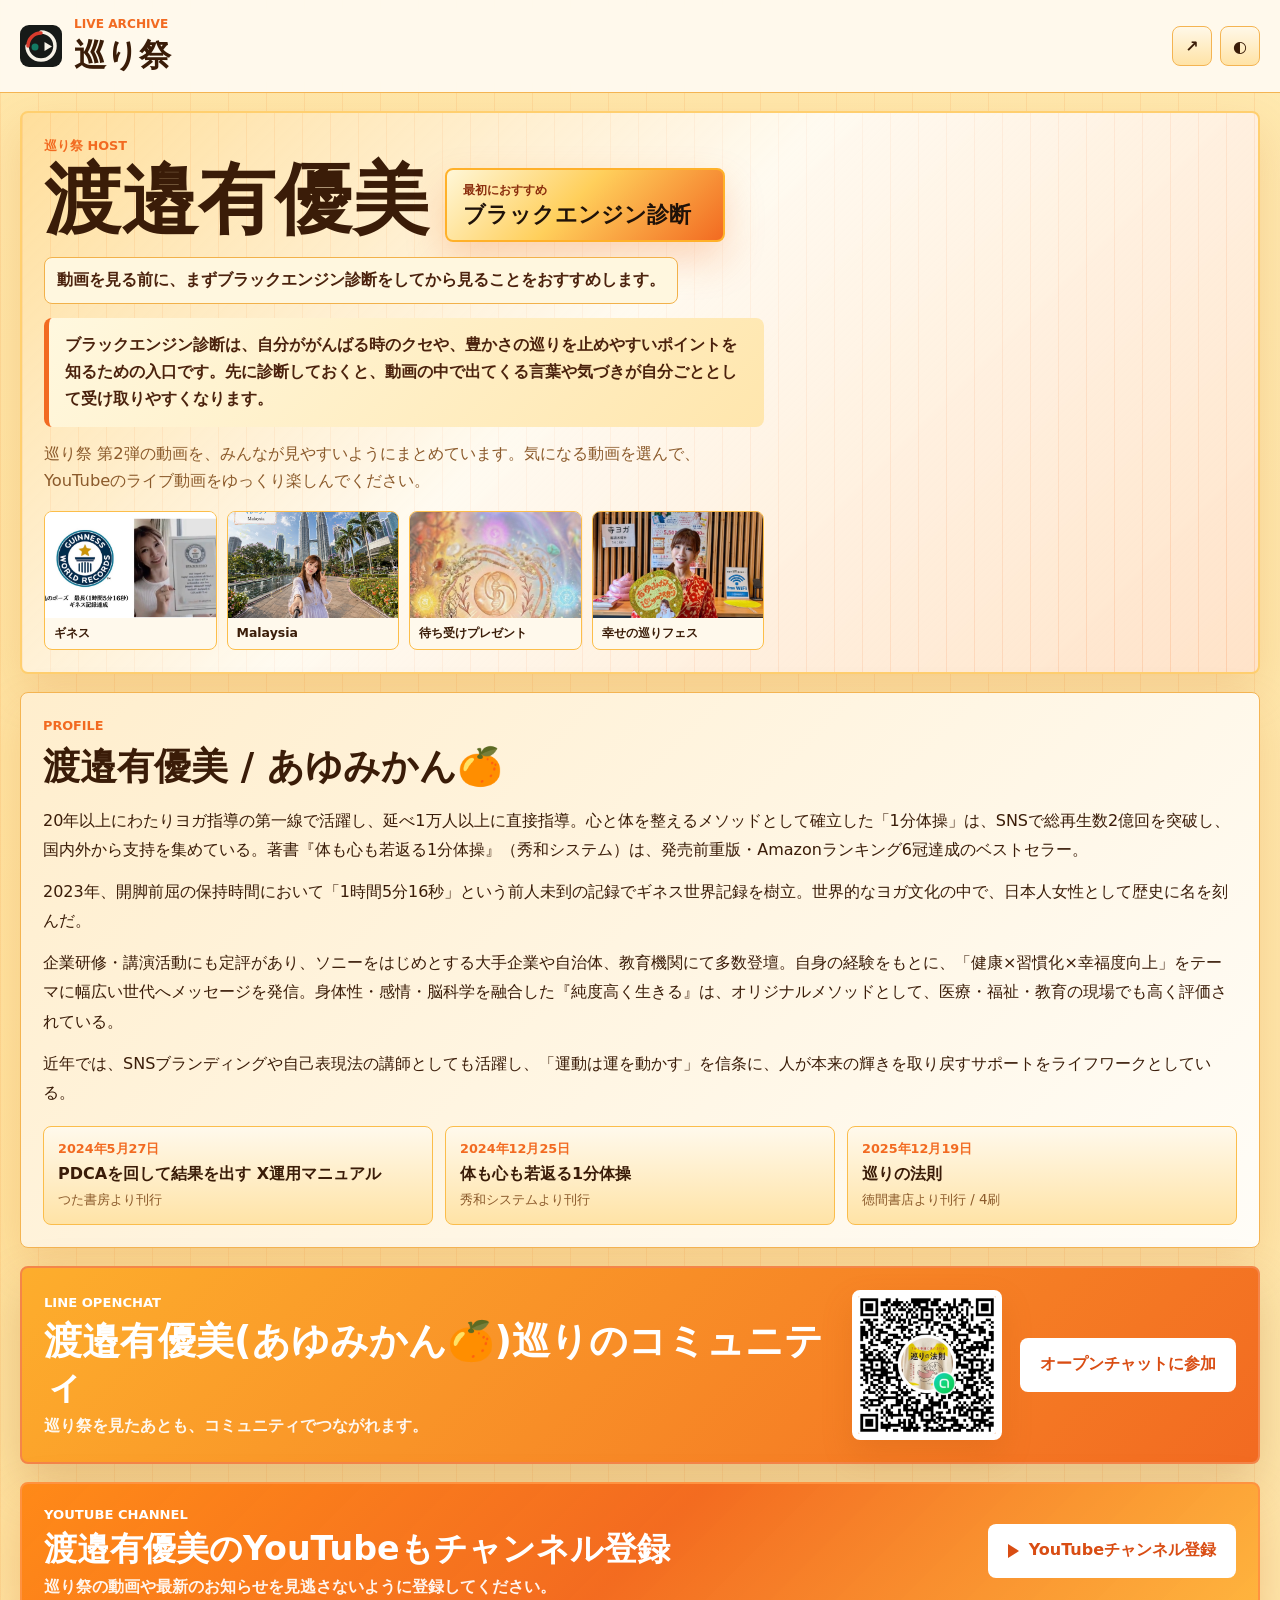
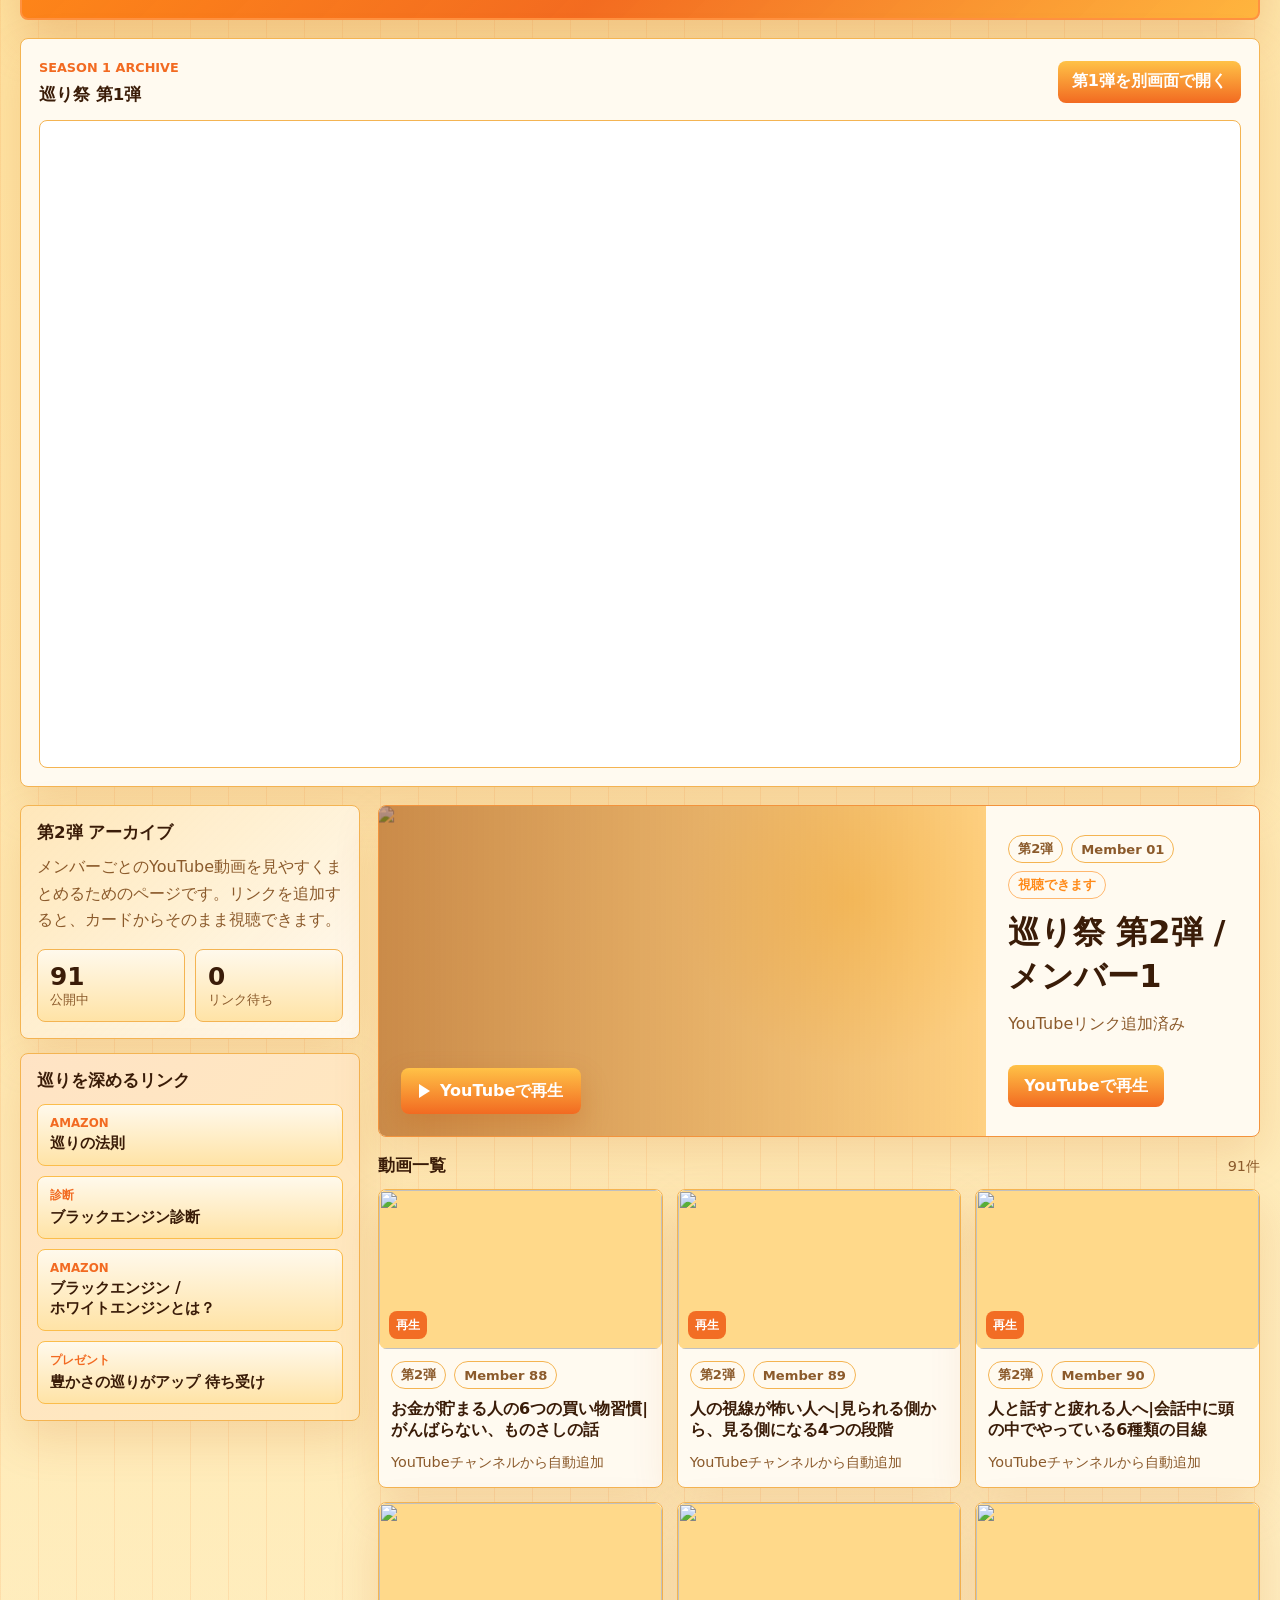
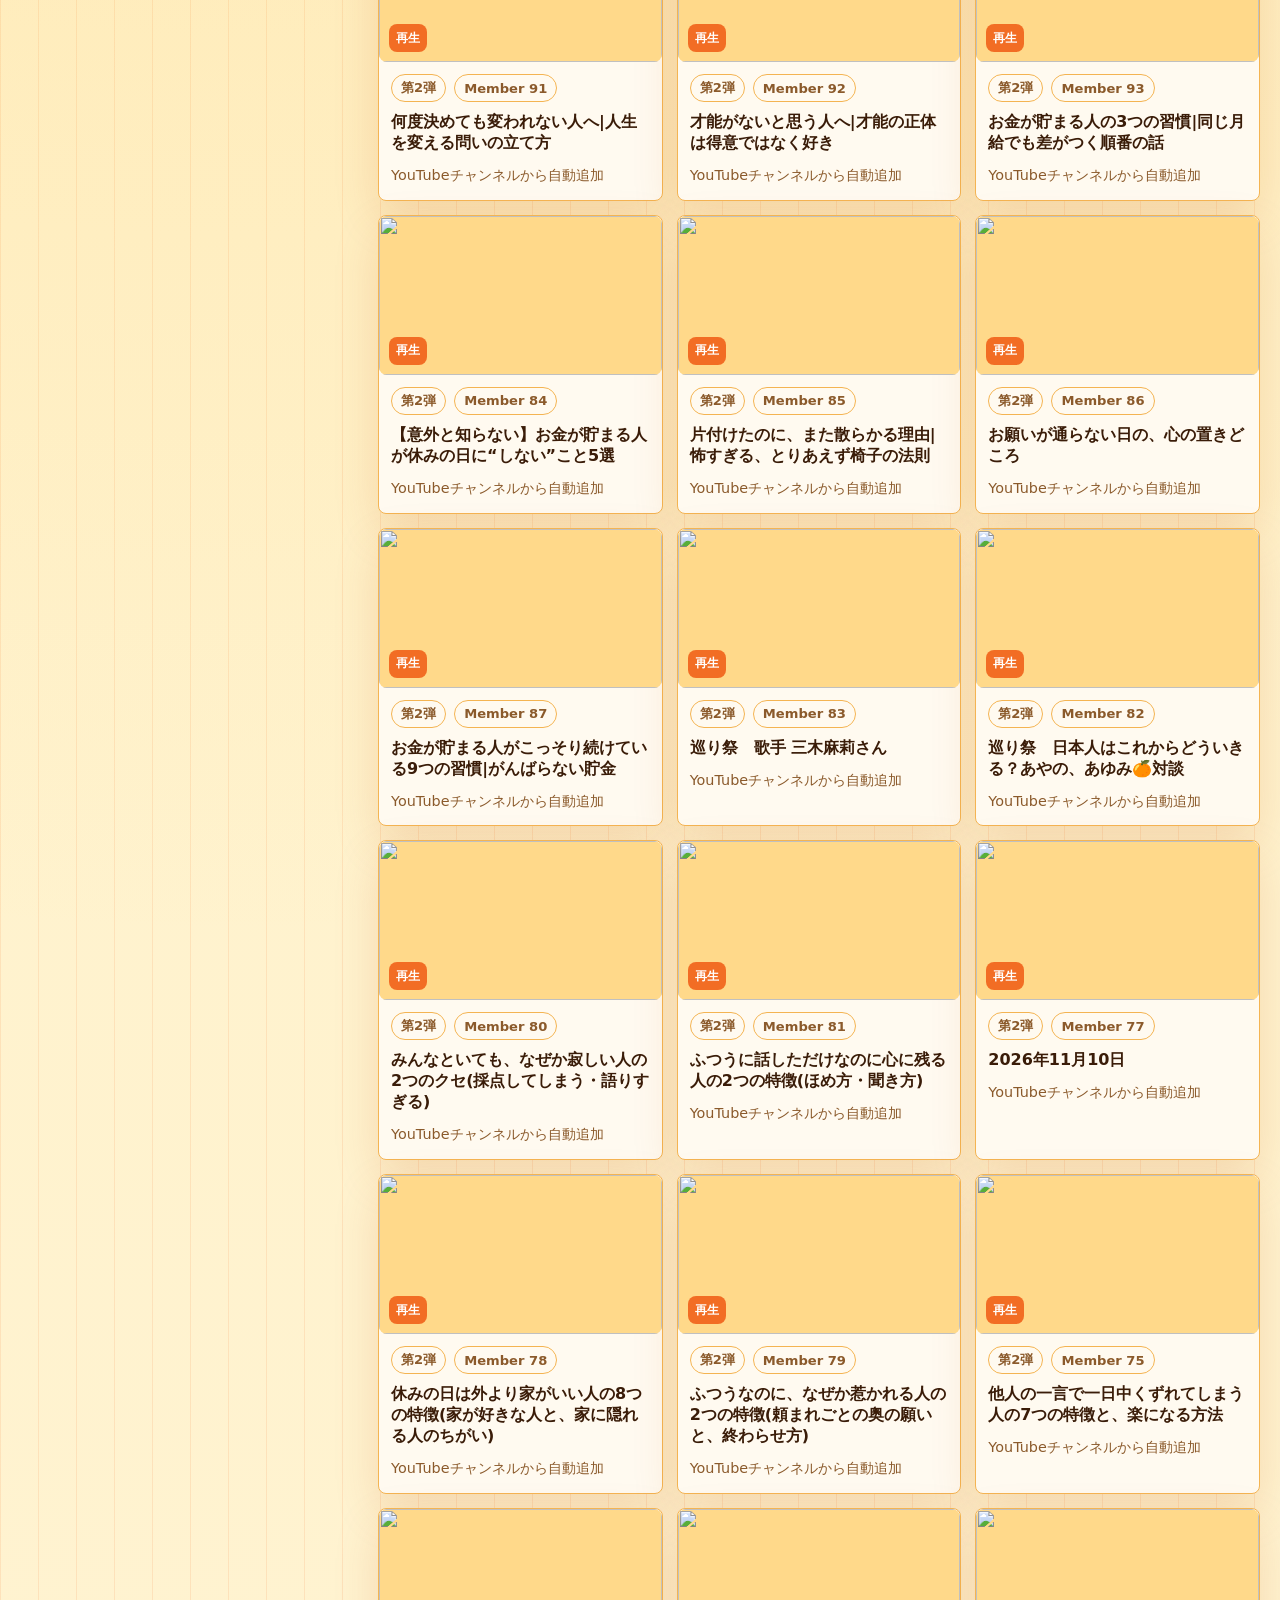
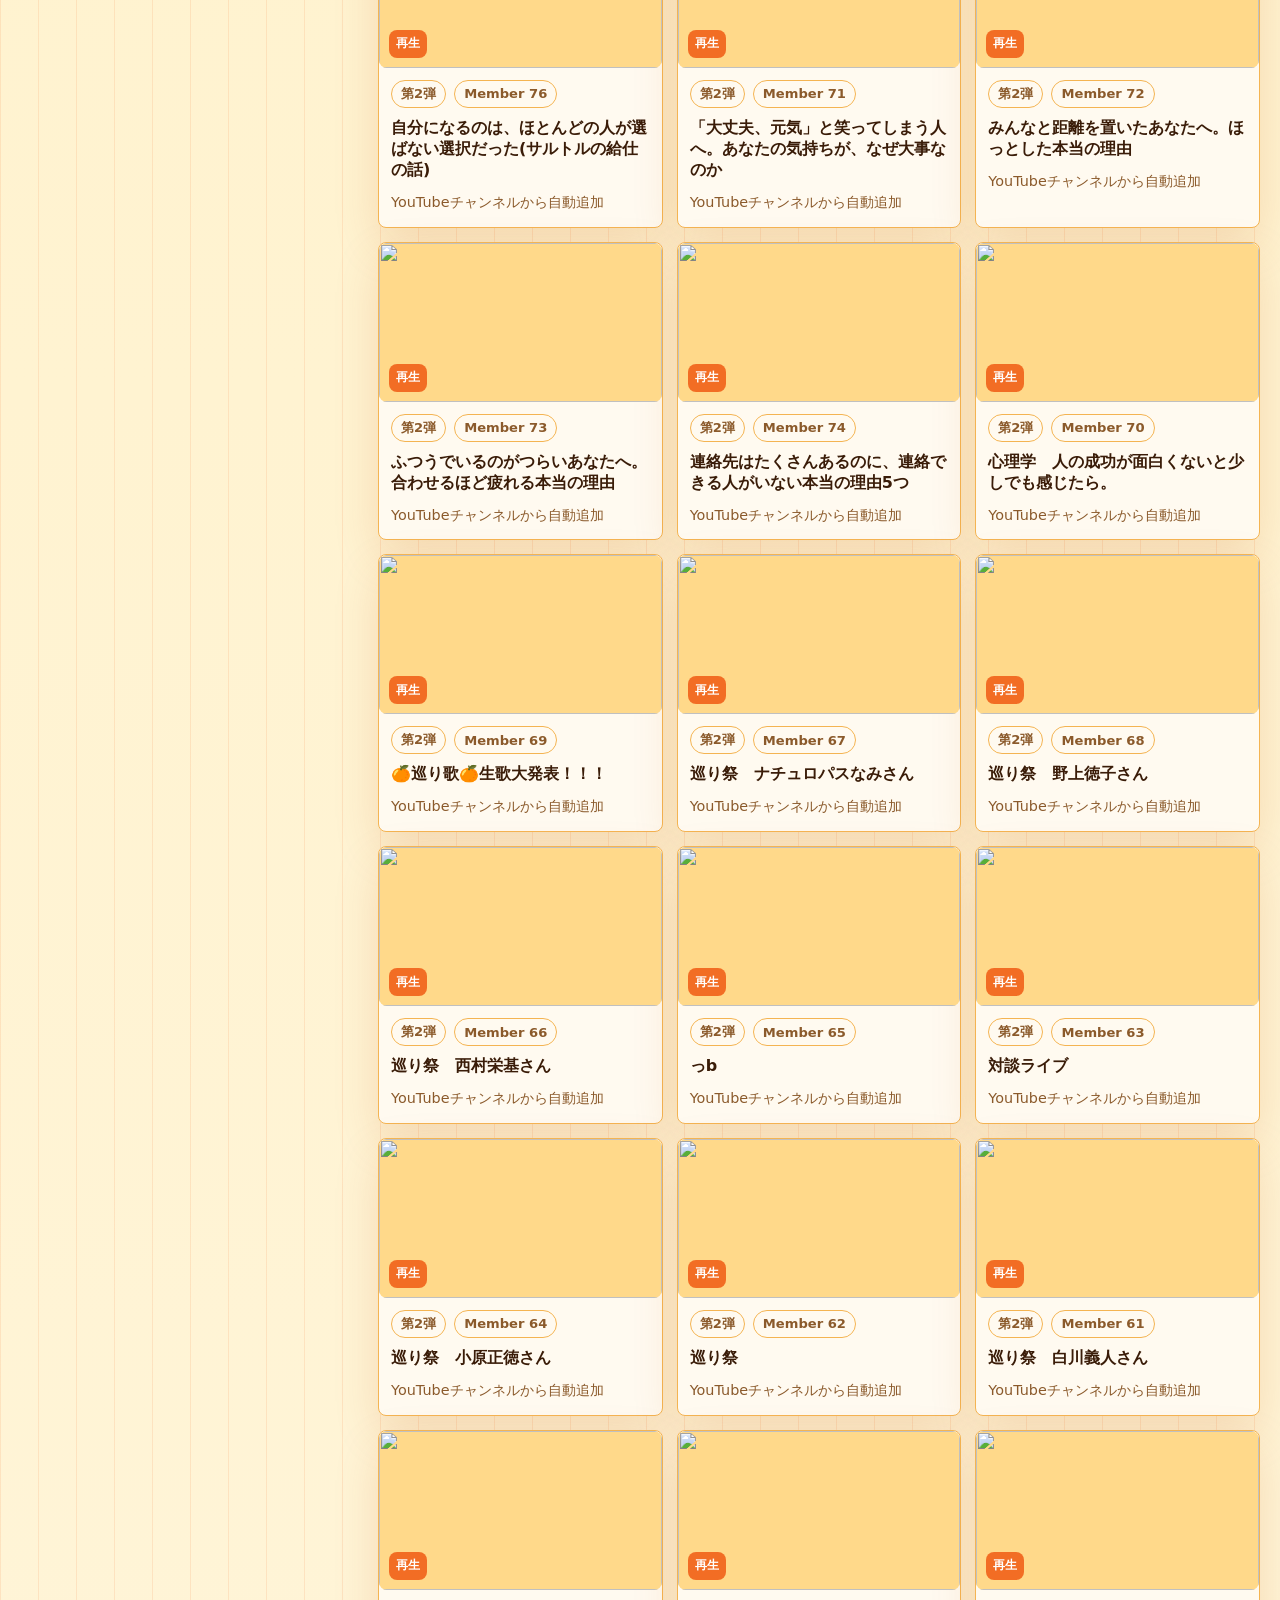
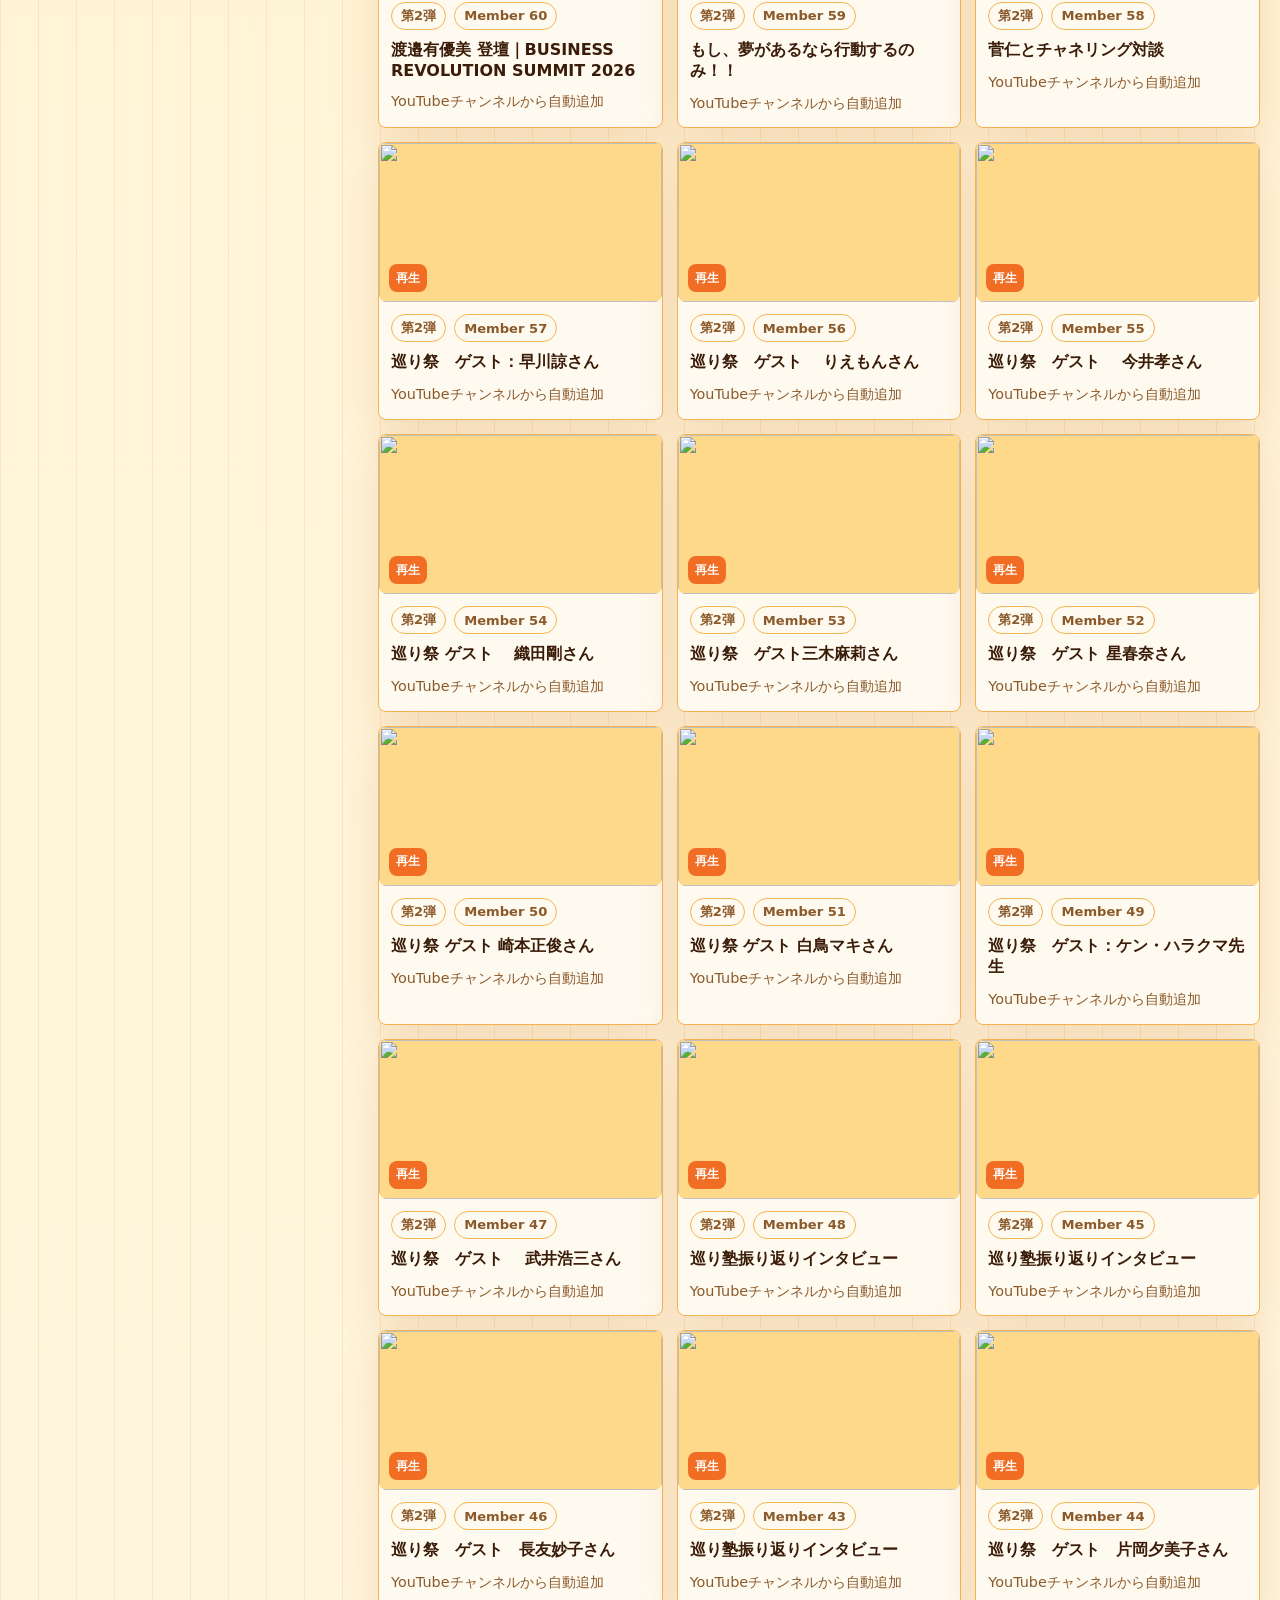
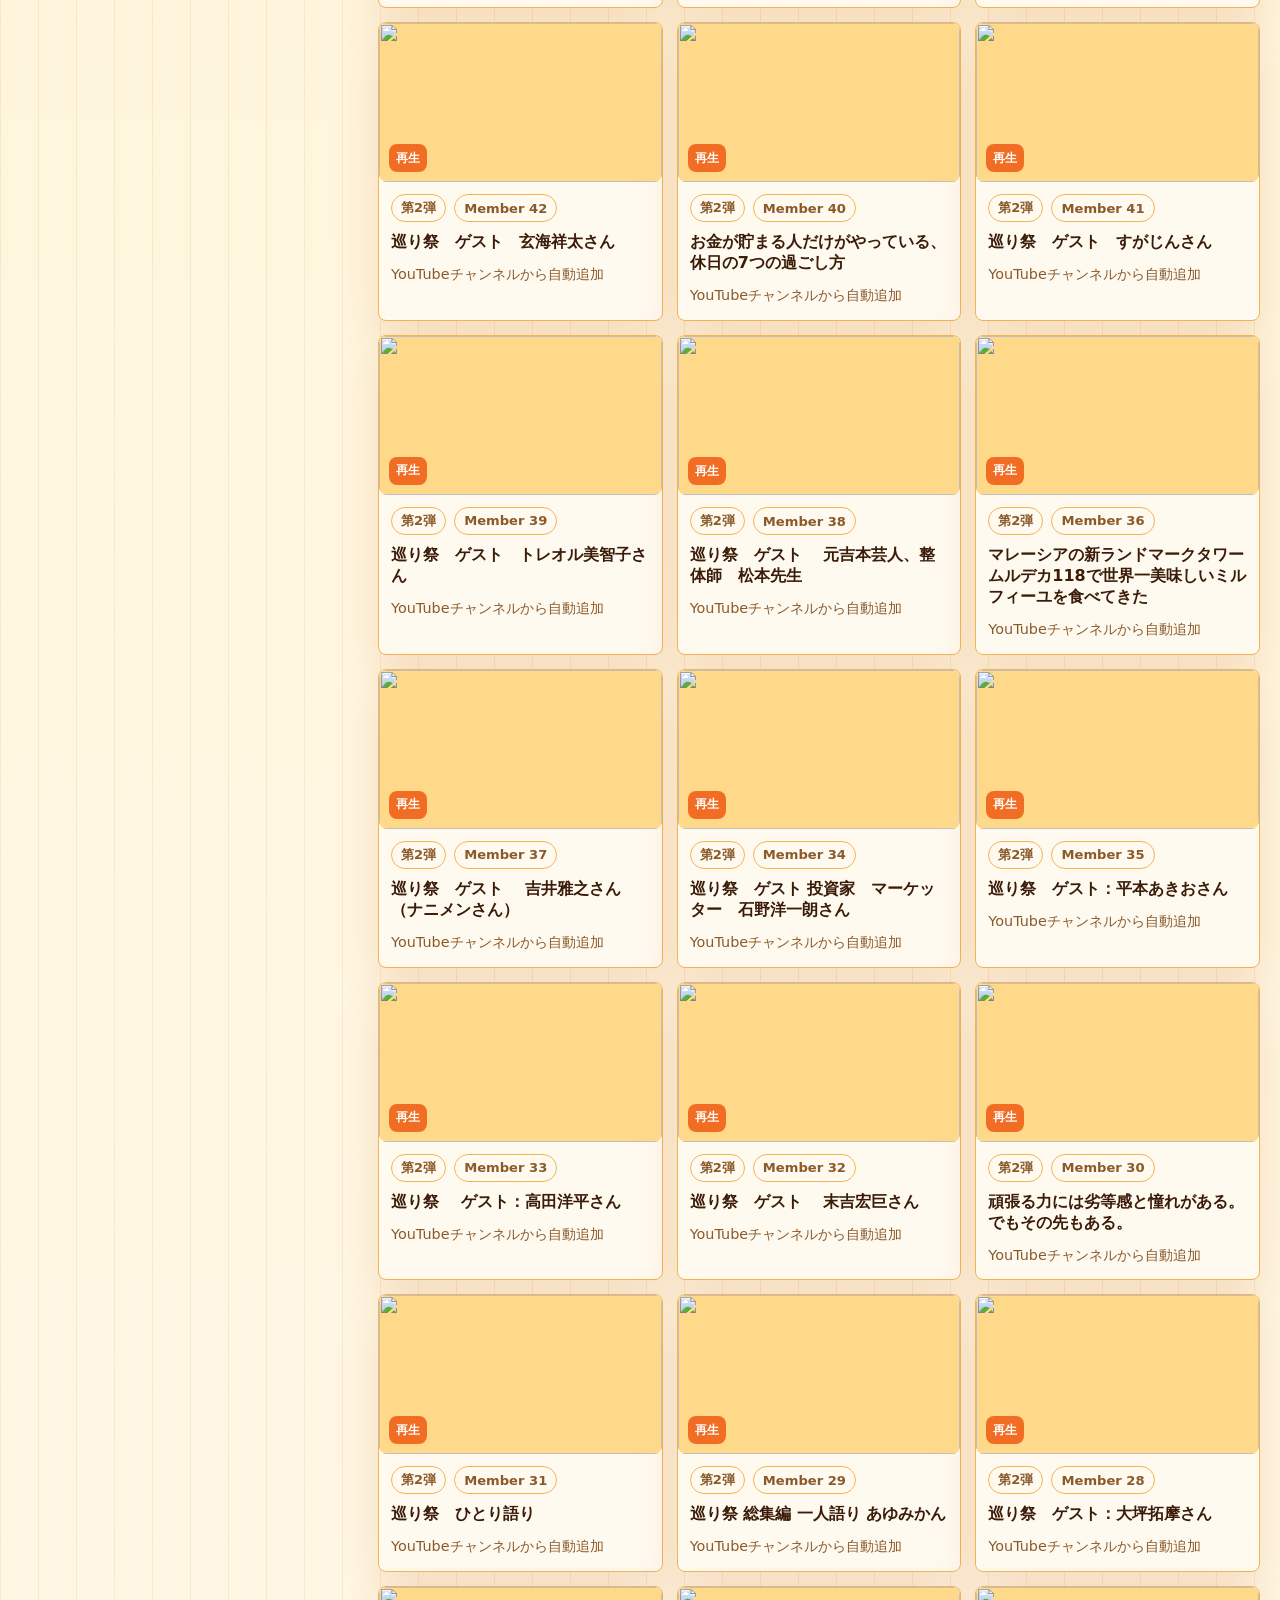
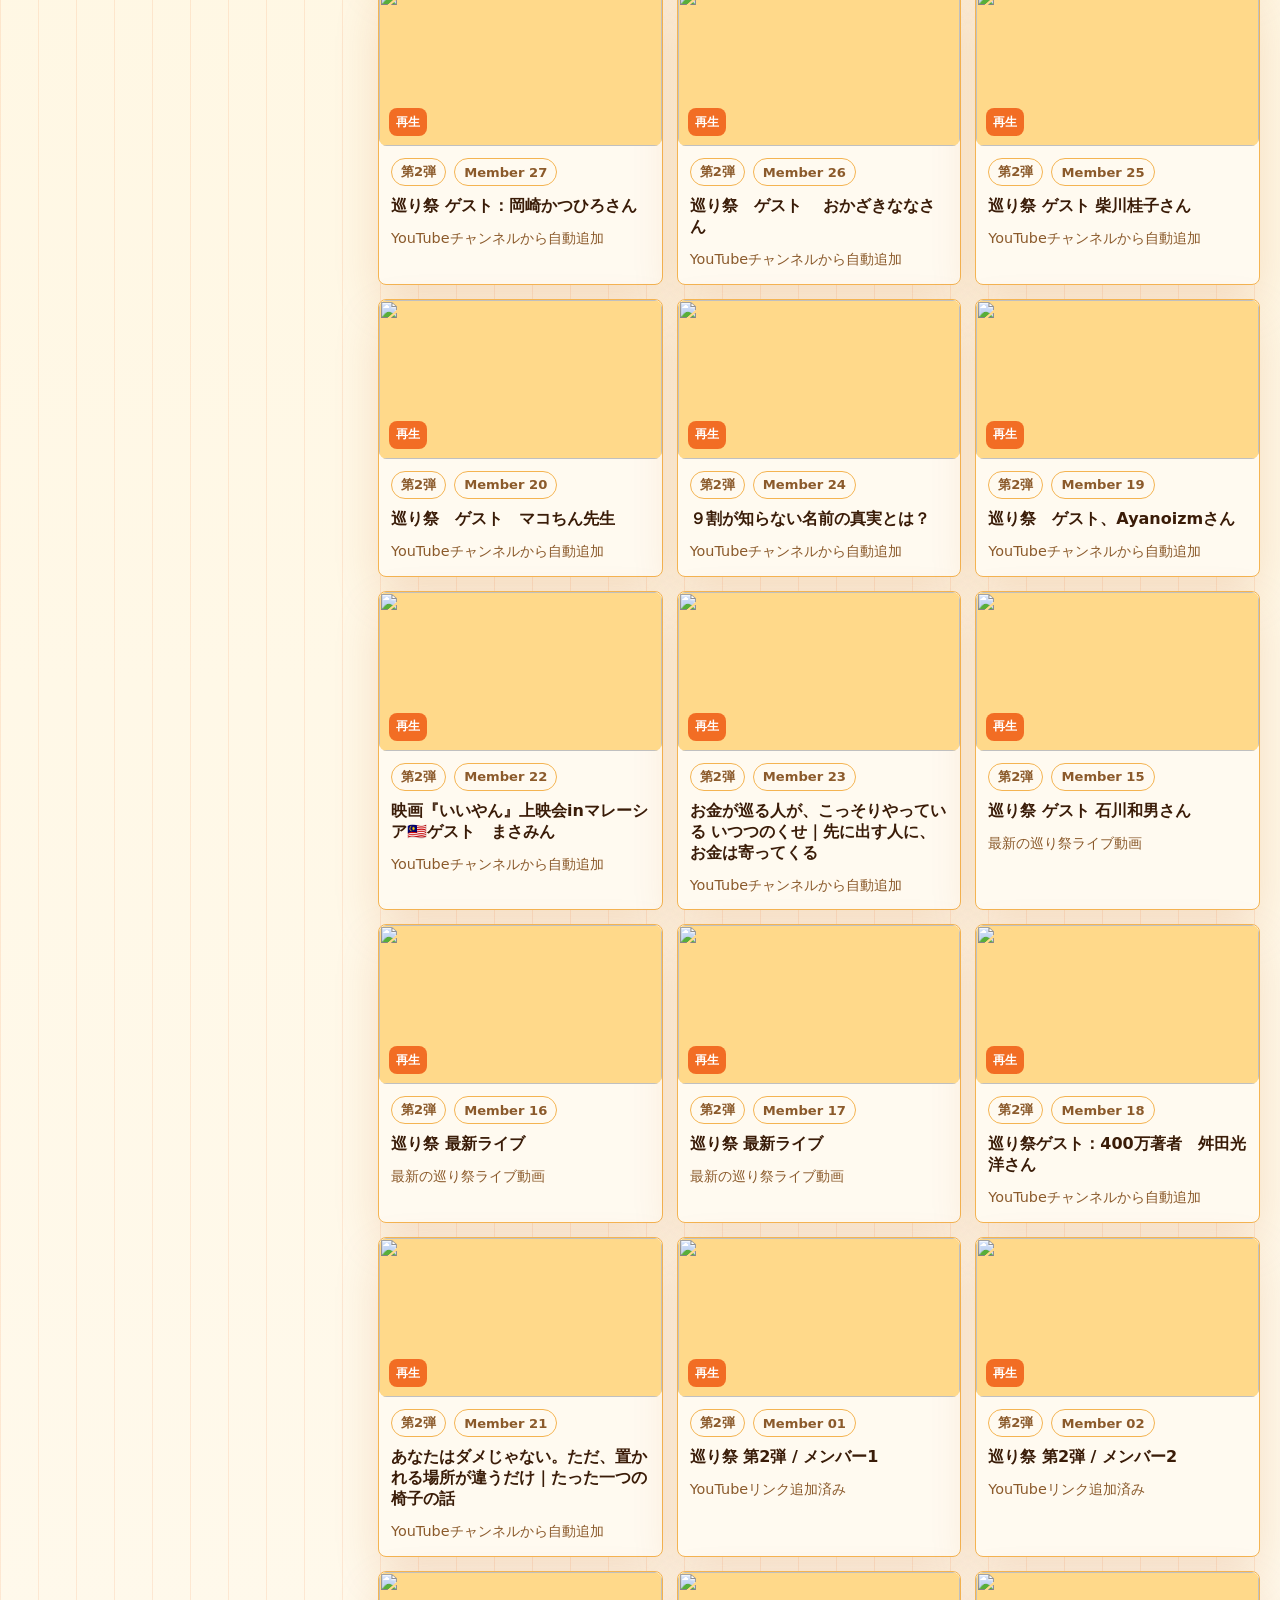
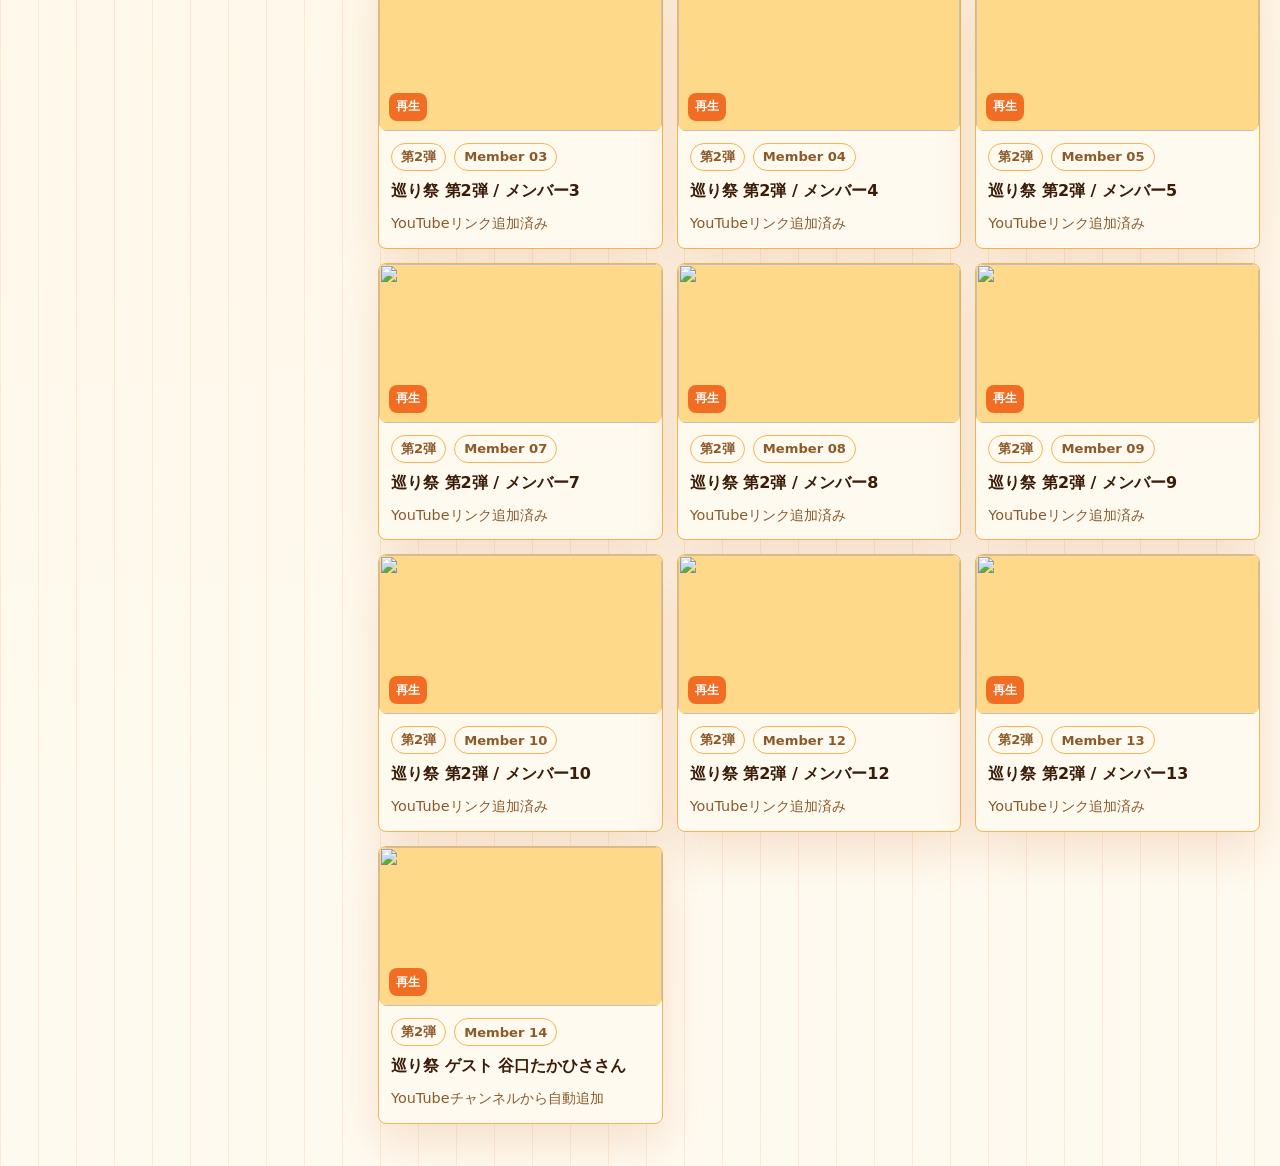
==== commit 6ad98e90: "Auto add latest YouTube videos" ====
--- a/index.html
+++ b/index.html
@@ -990,6 +990,60 @@
     "youtubeUrl": "https://www.youtube.com/watch?v=-2vcWlBeQBc",
     "note": "YouTubeチャンネルから自動追加",
     "date": "2026-11-18"
+  },
+  {
+    "member": "88",
+    "name": "メンバー88",
+    "series": "第2弾",
+    "title": "お金が貯まる人の6つの買い物習慣|がんばらない、ものさしの話",
+    "youtubeUrl": "https://www.youtube.com/watch?v=4wcbRb5qjZo",
+    "note": "YouTubeチャンネルから自動追加",
+    "date": "2026-11-19"
+  },
+  {
+    "member": "89",
+    "name": "メンバー89",
+    "series": "第2弾",
+    "title": "人の視線が怖い人へ|見られる側から、見る側になる4つの段階",
+    "youtubeUrl": "https://www.youtube.com/watch?v=E0KxiqPhLos",
+    "note": "YouTubeチャンネルから自動追加",
+    "date": "2026-11-19"
+  },
+  {
+    "member": "90",
+    "name": "メンバー90",
+    "series": "第2弾",
+    "title": "人と話すと疲れる人へ|会話中に頭の中でやっている6種類の目線",
+    "youtubeUrl": "https://www.youtube.com/watch?v=lYIsu9H20KY",
+    "note": "YouTubeチャンネルから自動追加",
+    "date": "2026-11-19"
+  },
+  {
+    "member": "91",
+    "name": "メンバー91",
+    "series": "第2弾",
+    "title": "何度決めても変われない人へ|人生を変える問いの立て方",
+    "youtubeUrl": "https://www.youtube.com/watch?v=-EUEr8ynEqQ",
+    "note": "YouTubeチャンネルから自動追加",
+    "date": "2026-11-19"
+  },
+  {
+    "member": "92",
+    "name": "メンバー92",
+    "series": "第2弾",
+    "title": "才能がないと思う人へ|才能の正体は得意ではなく好き",
+    "youtubeUrl": "https://www.youtube.com/watch?v=3FkR4UuX27I",
+    "note": "YouTubeチャンネルから自動追加",
+    "date": "2026-11-19"
+  },
+  {
+    "member": "93",
+    "name": "メンバー93",
+    "series": "第2弾",
+    "title": "お金が貯まる人の3つの習慣|同じ月給でも差がつく順番の話",
+    "youtubeUrl": "https://www.youtube.com/watch?v=fH0t6TNNK-M",
+    "note": "YouTubeチャンネルから自動追加",
+    "date": "2026-11-19"
   }
 ];
 </script>
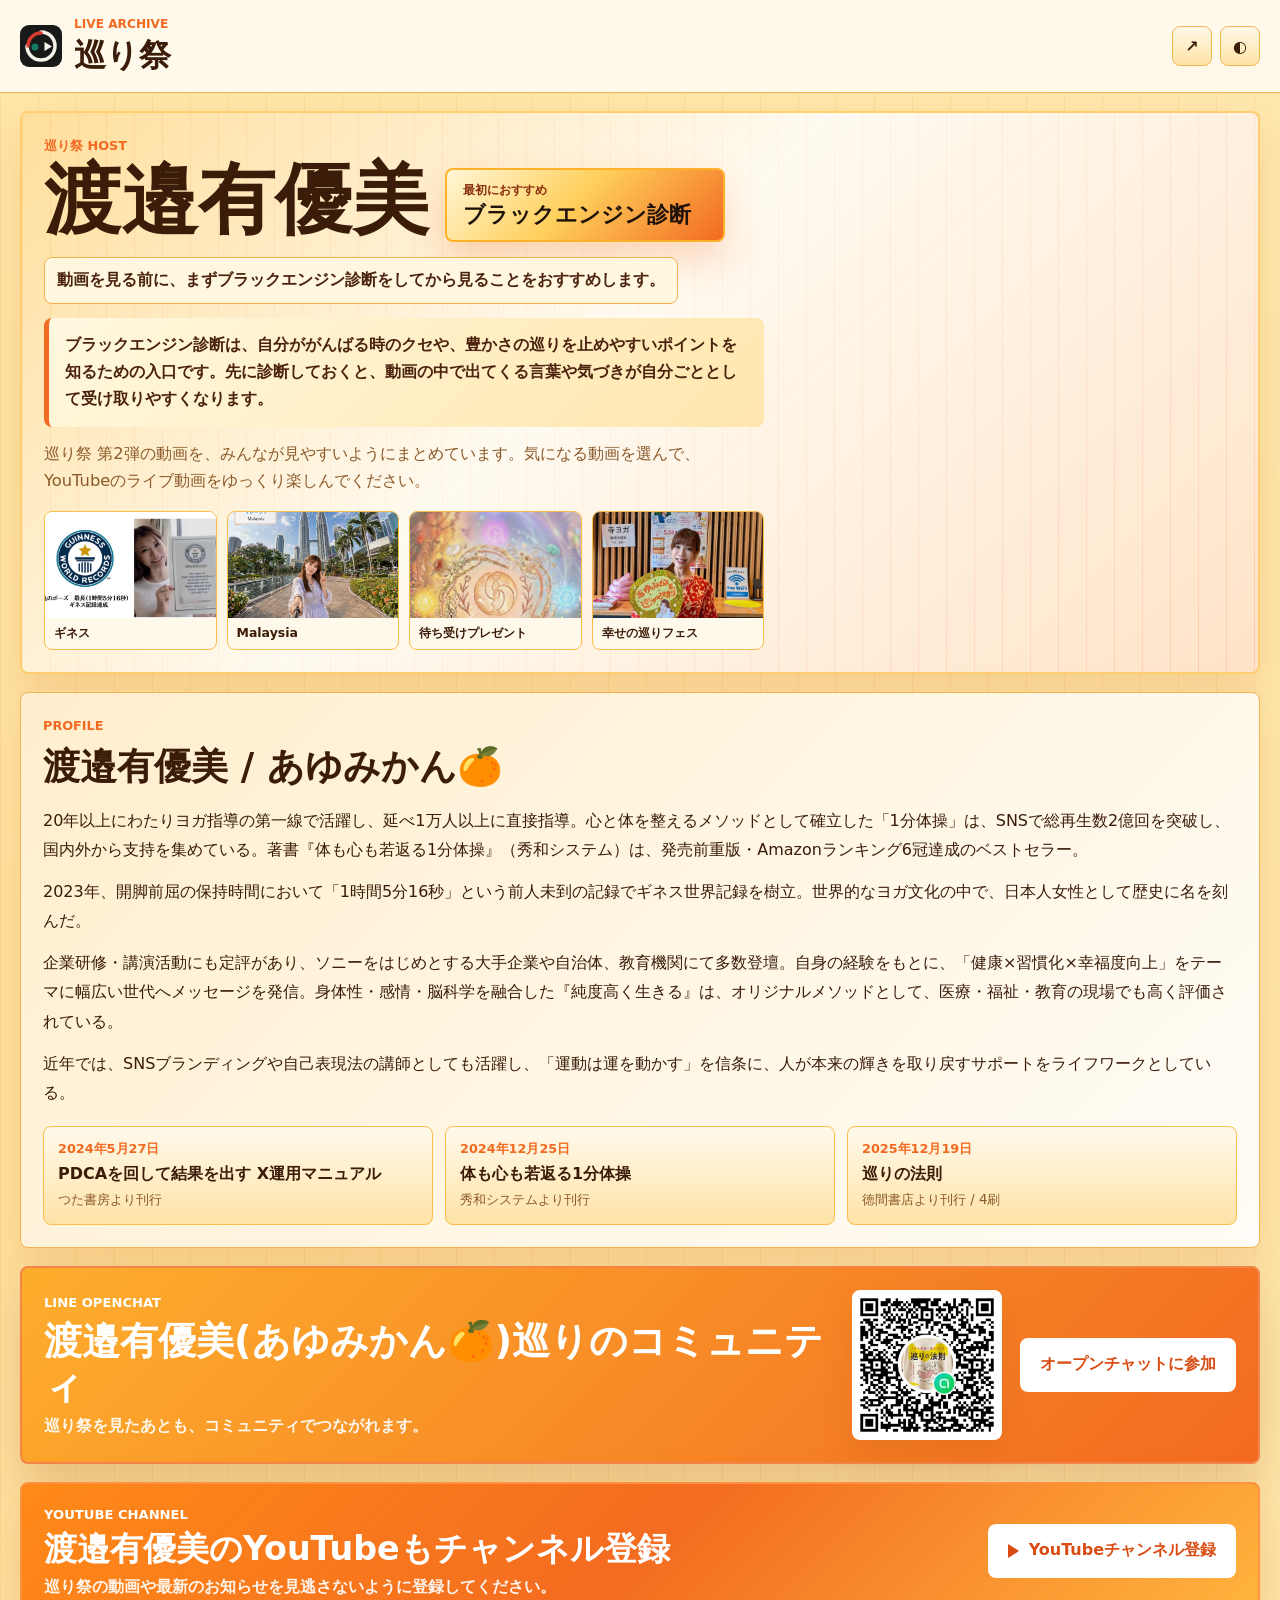
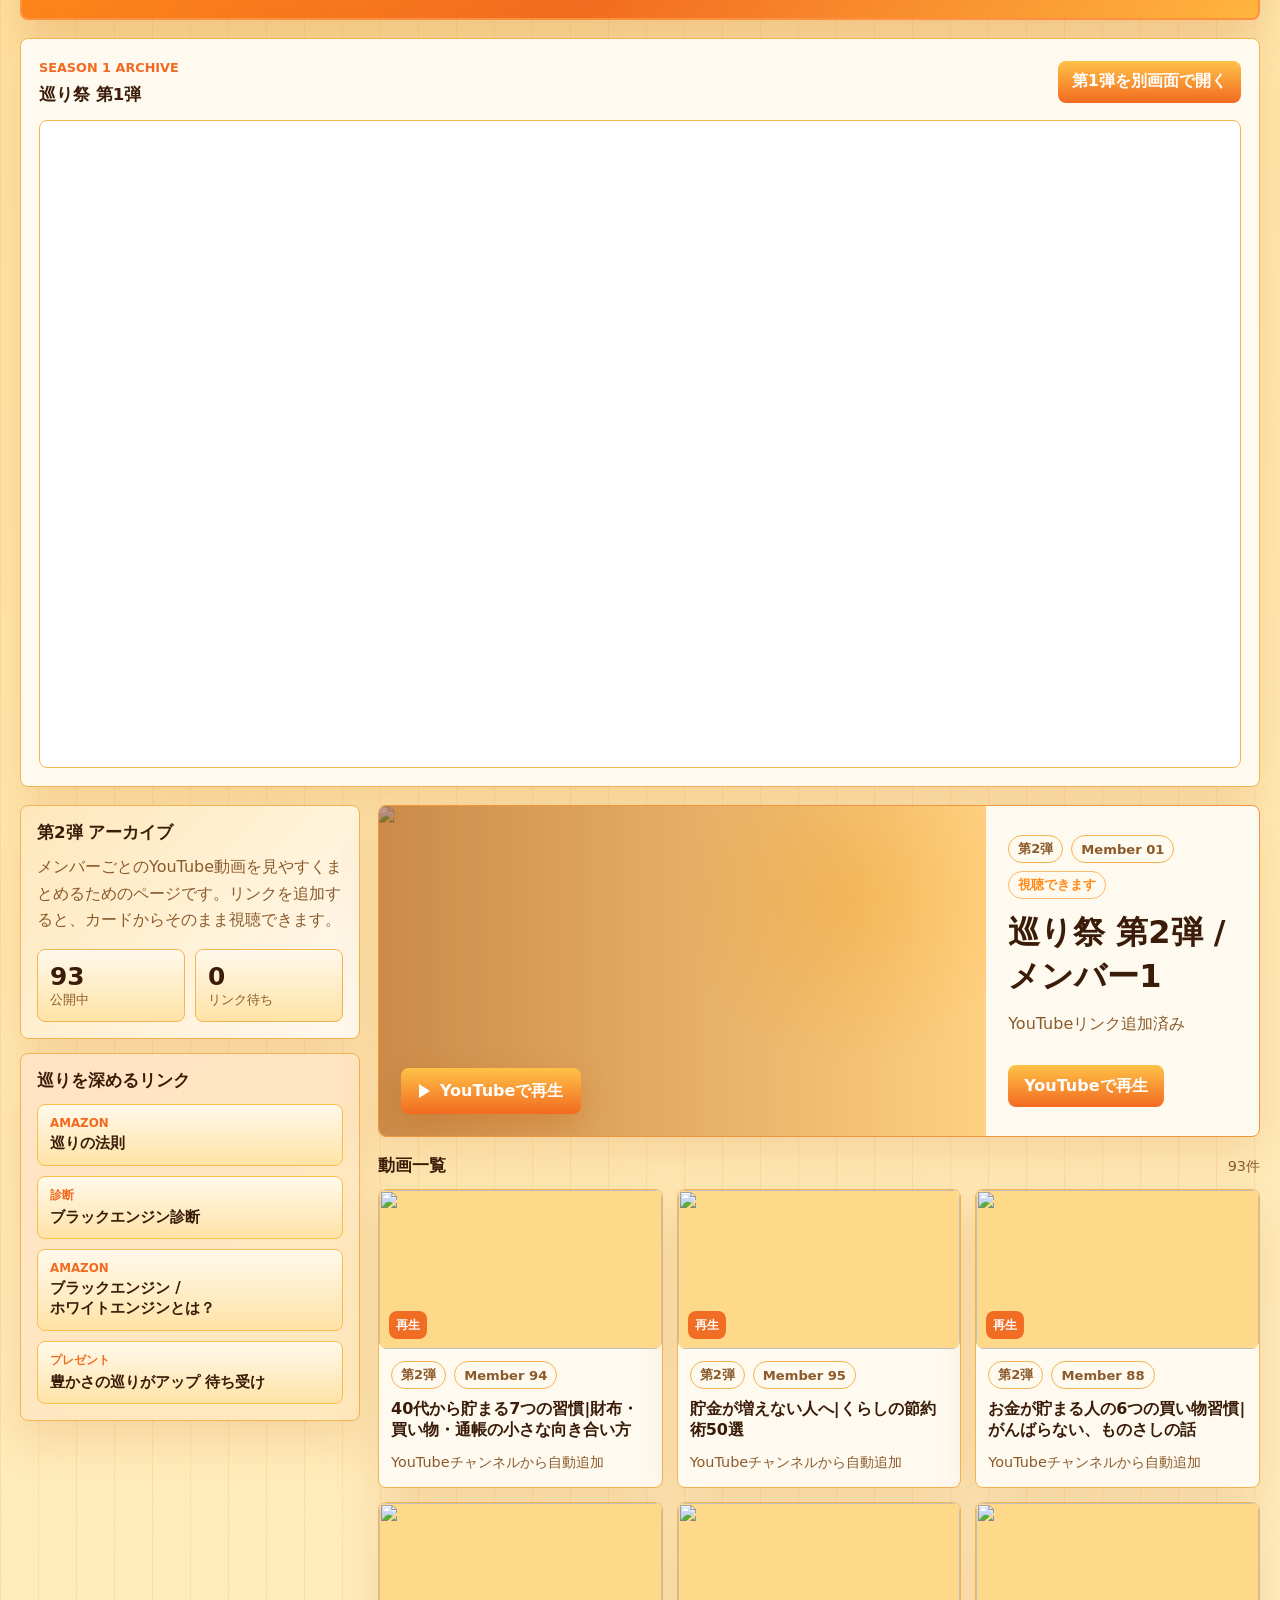
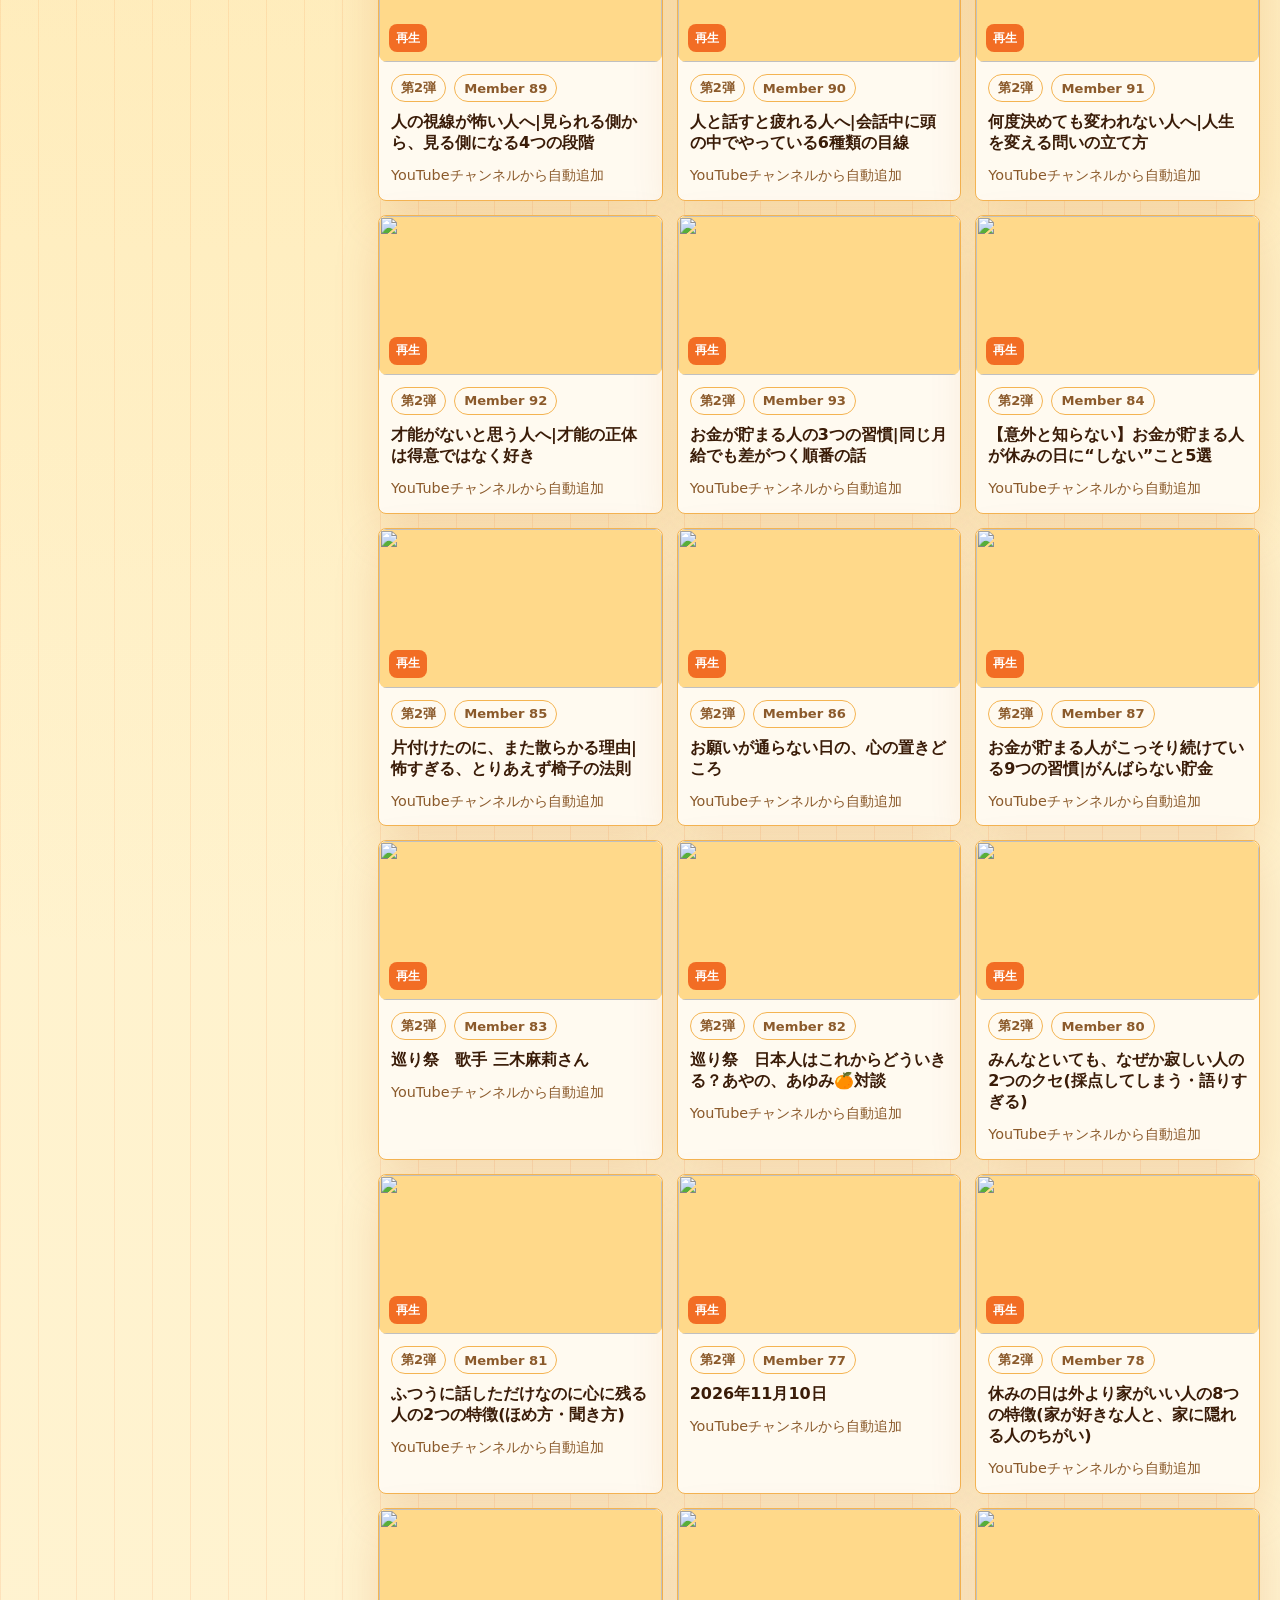
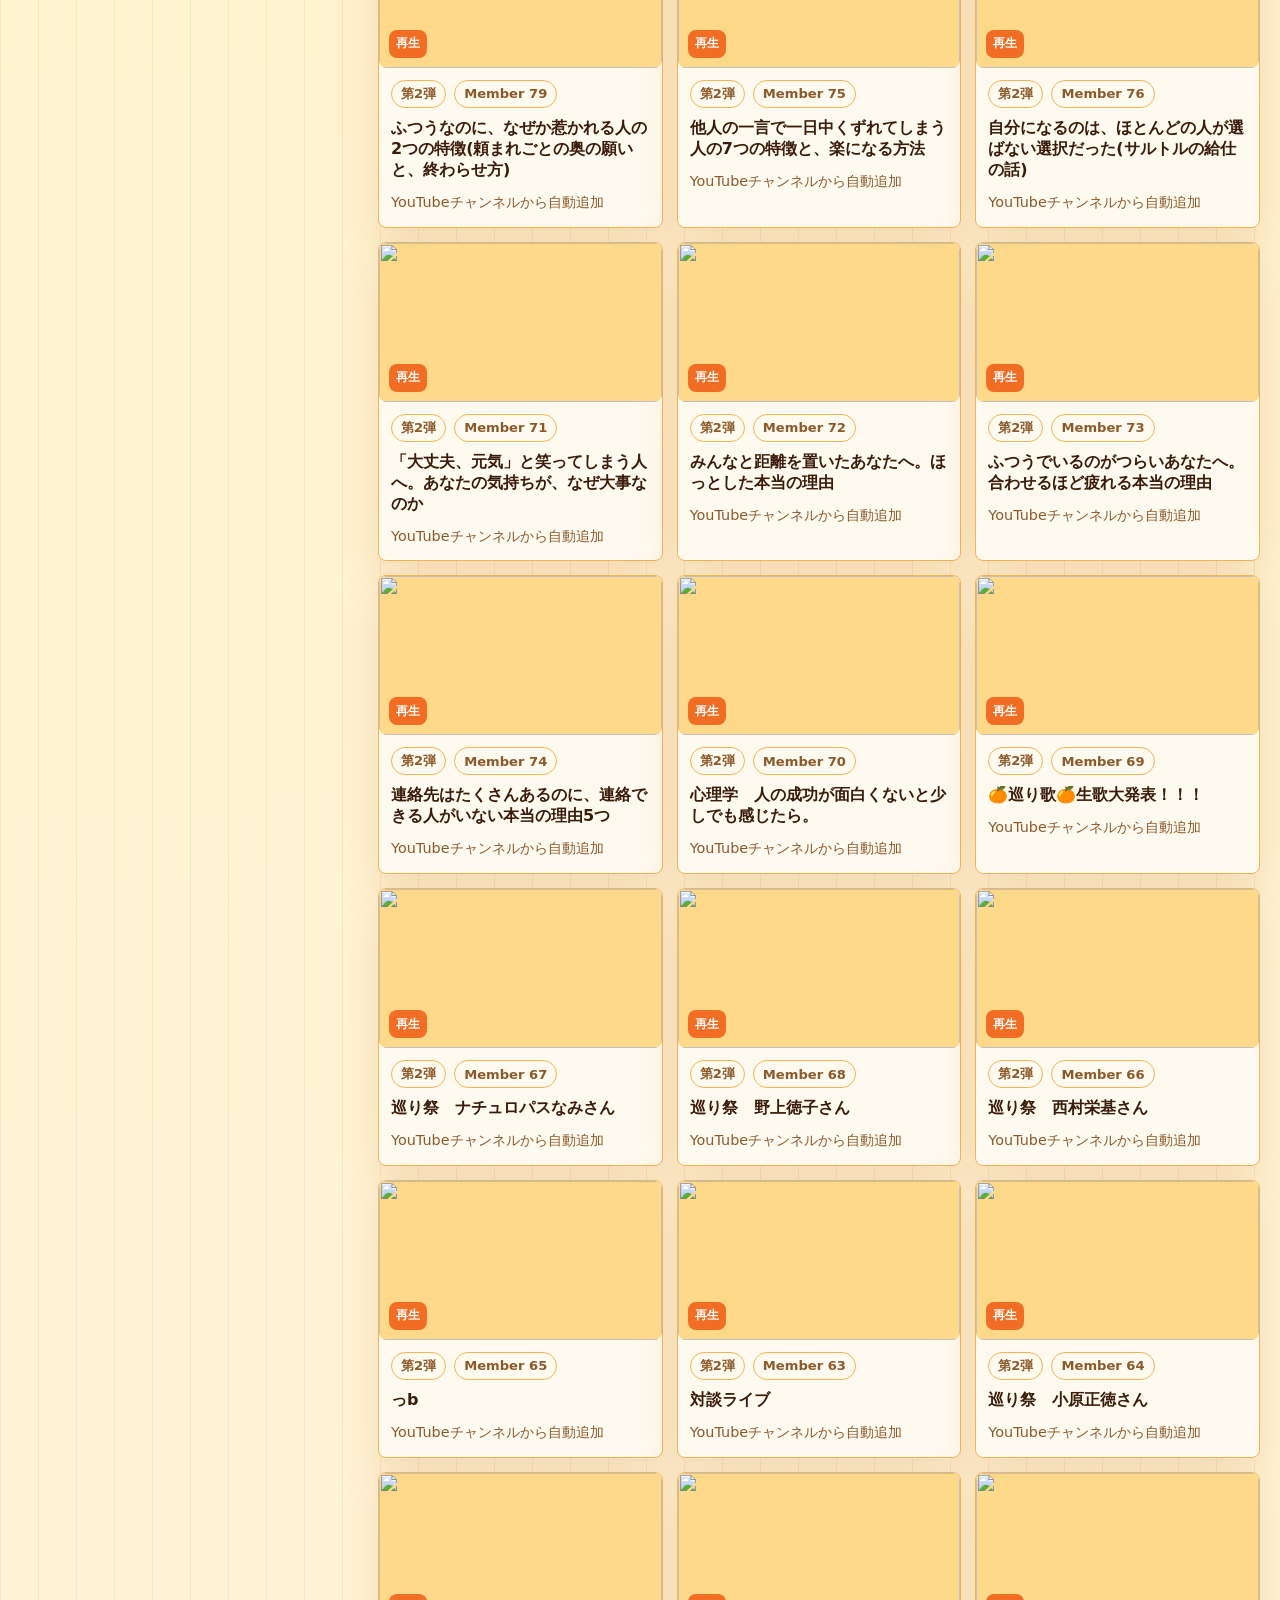
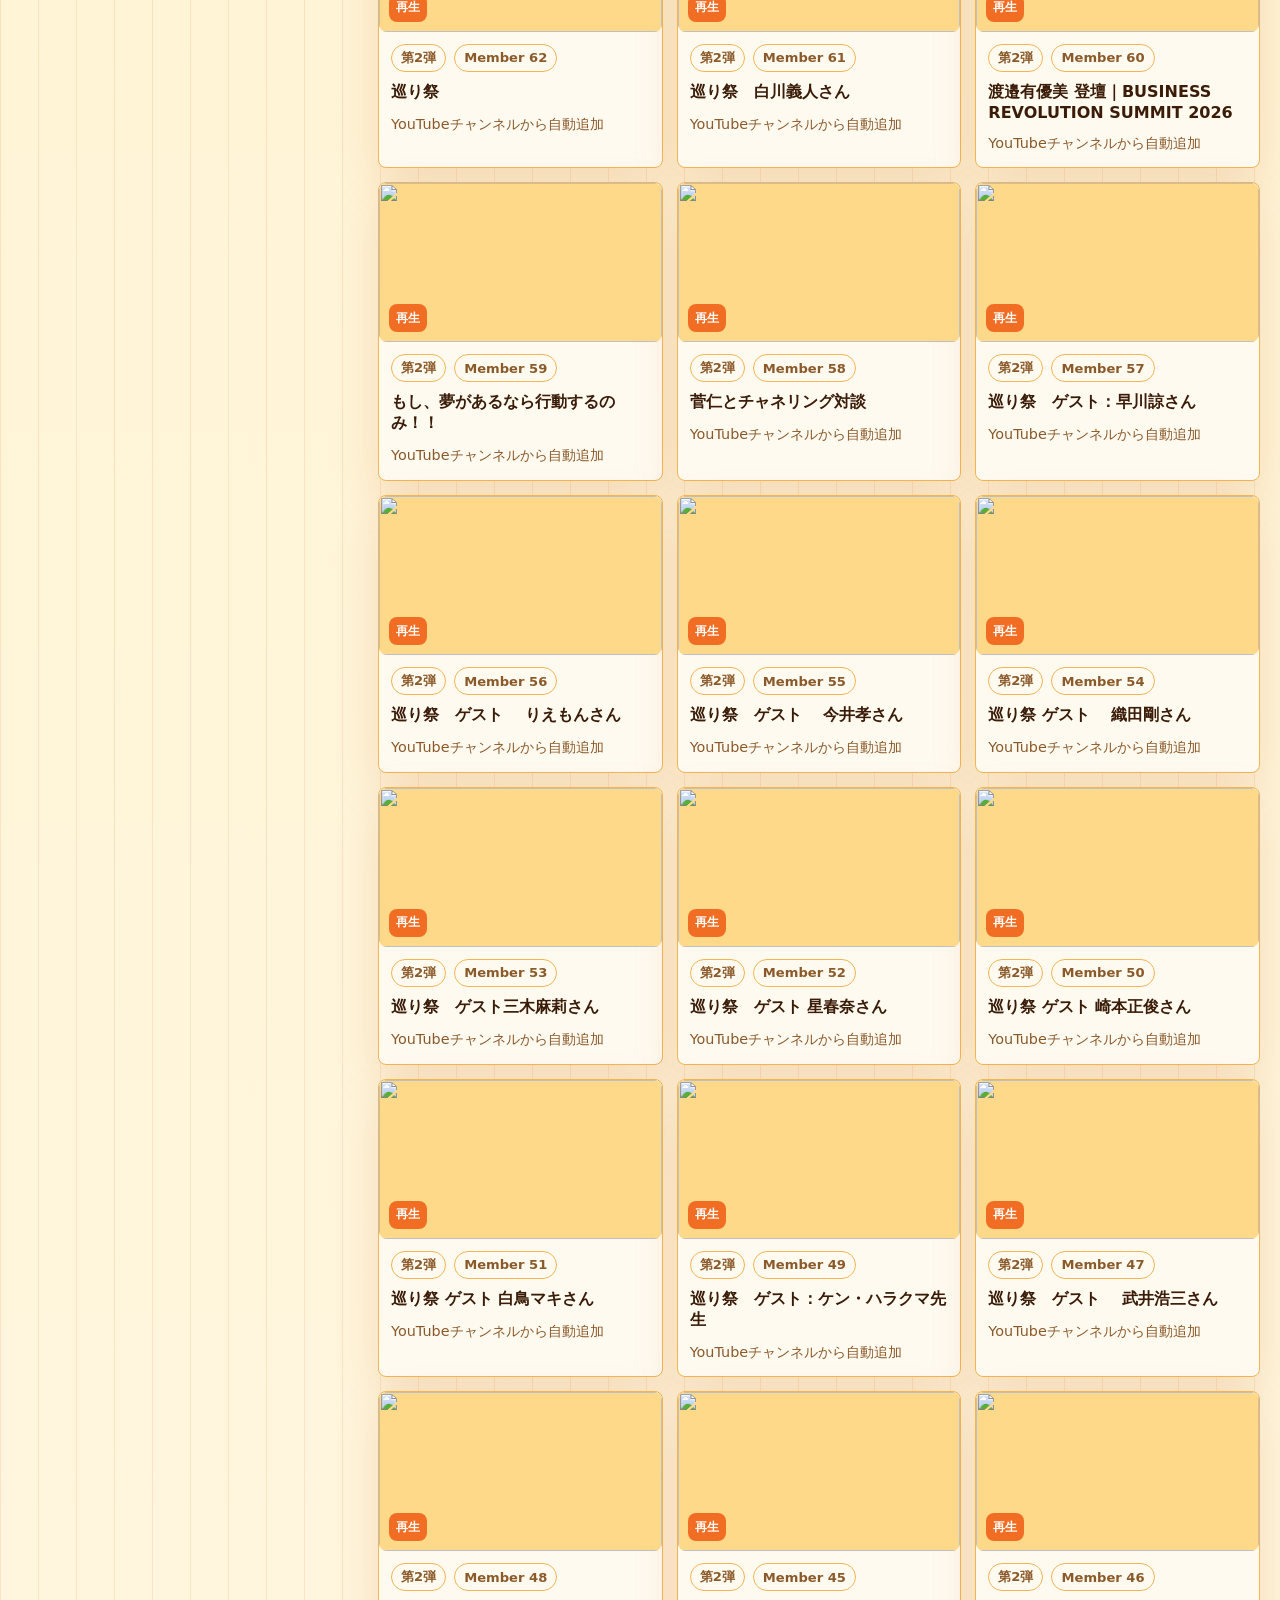
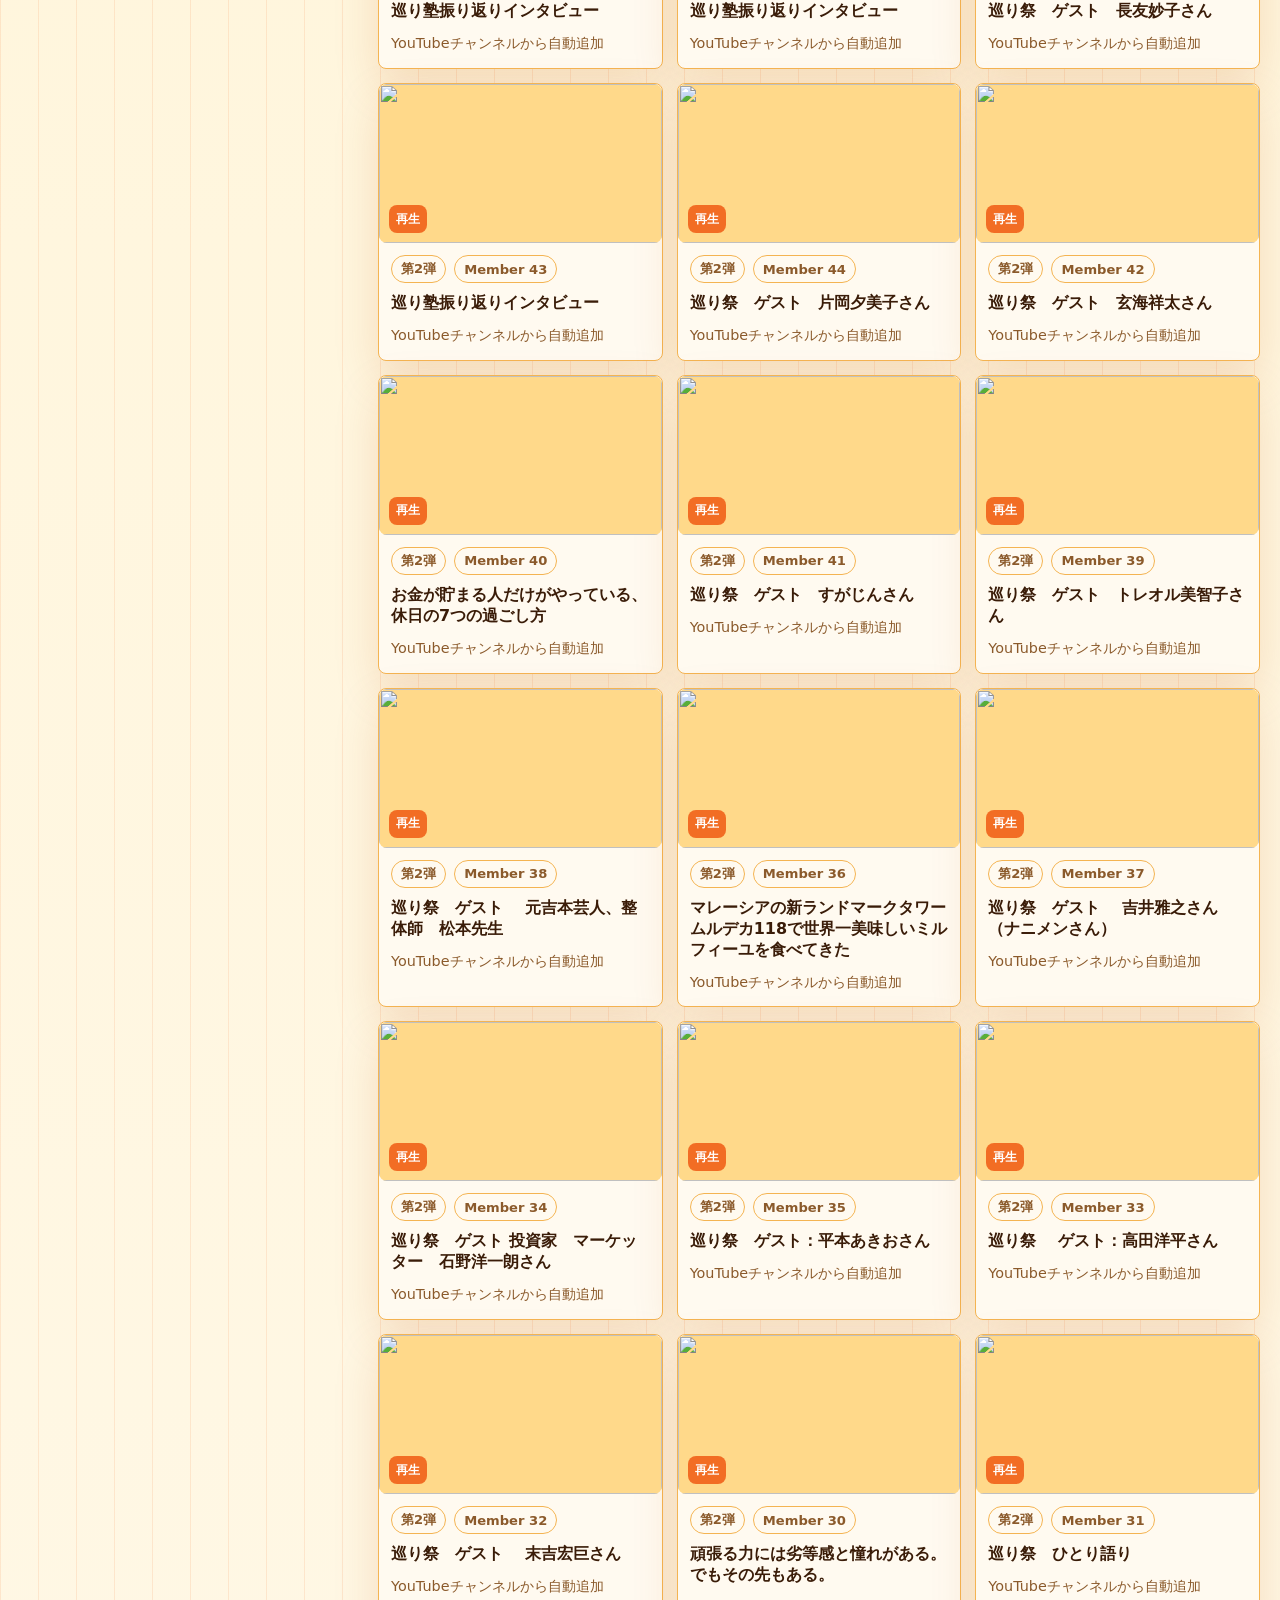
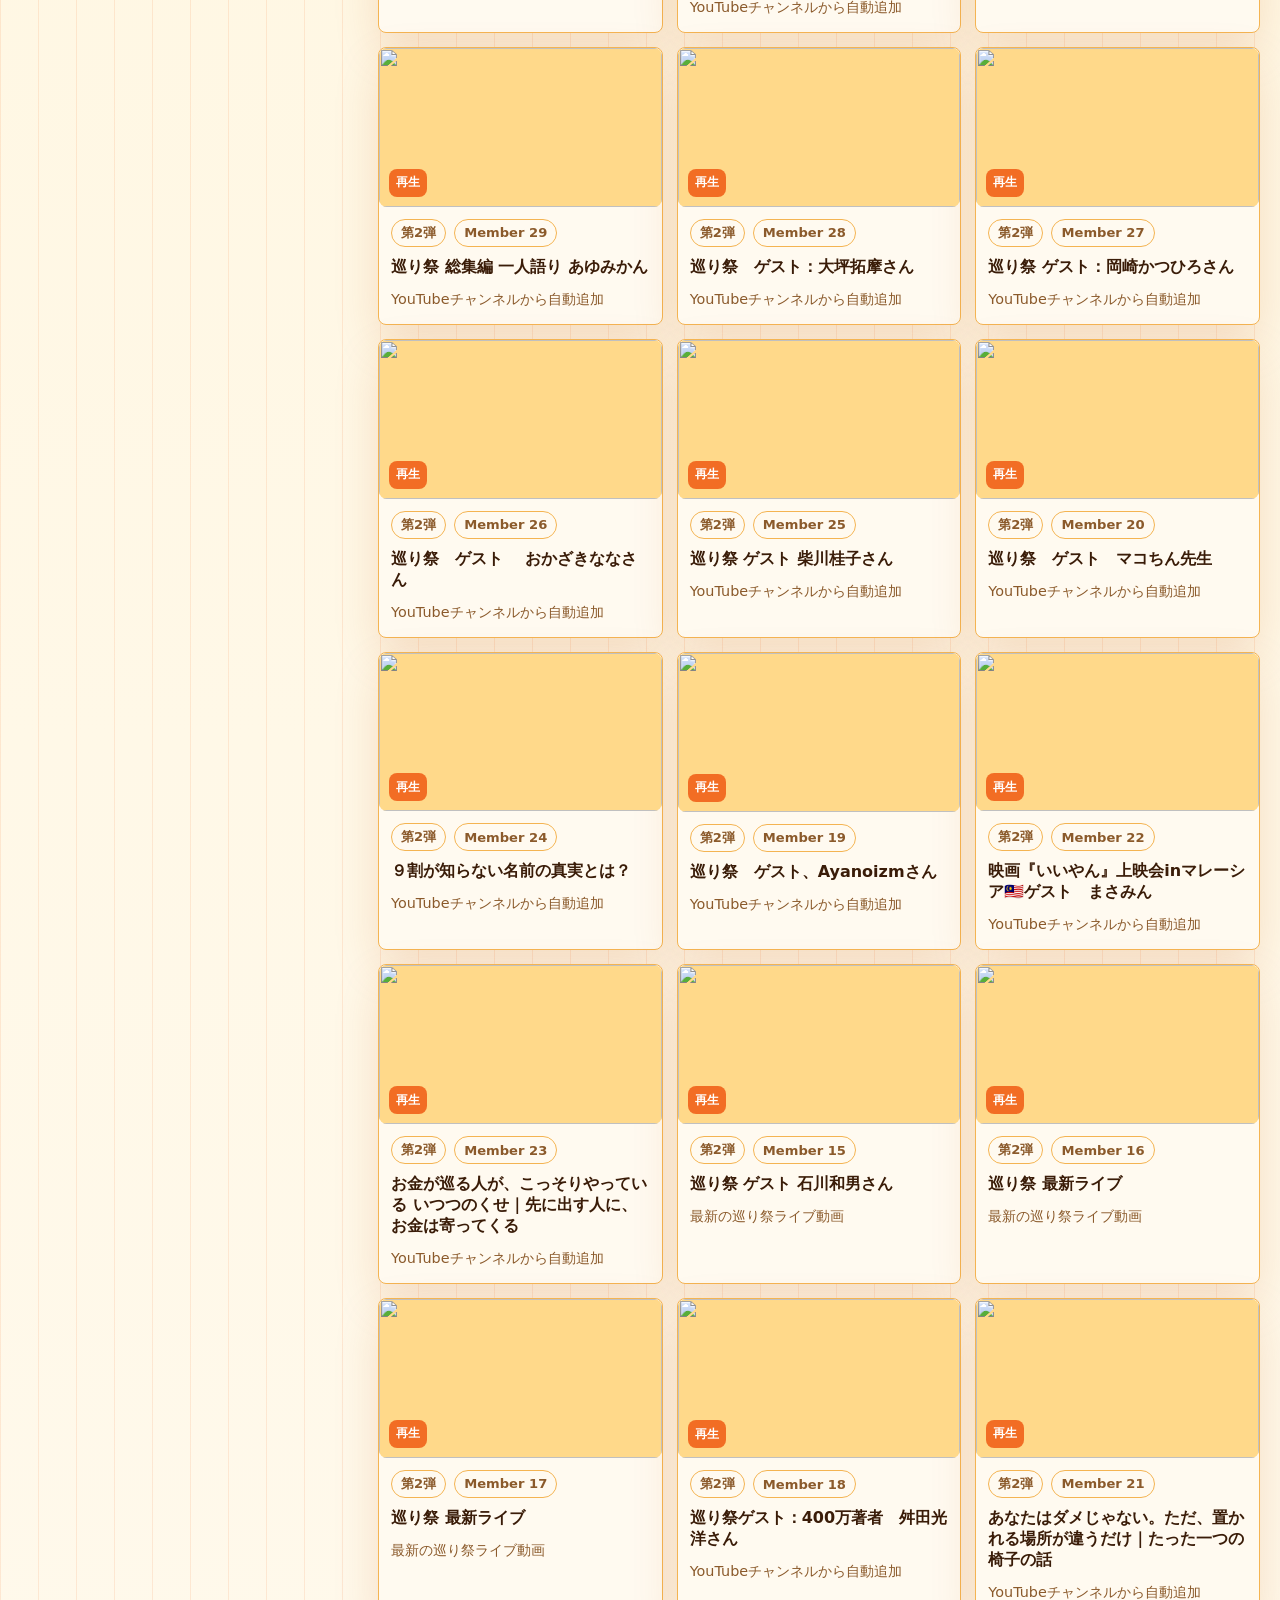
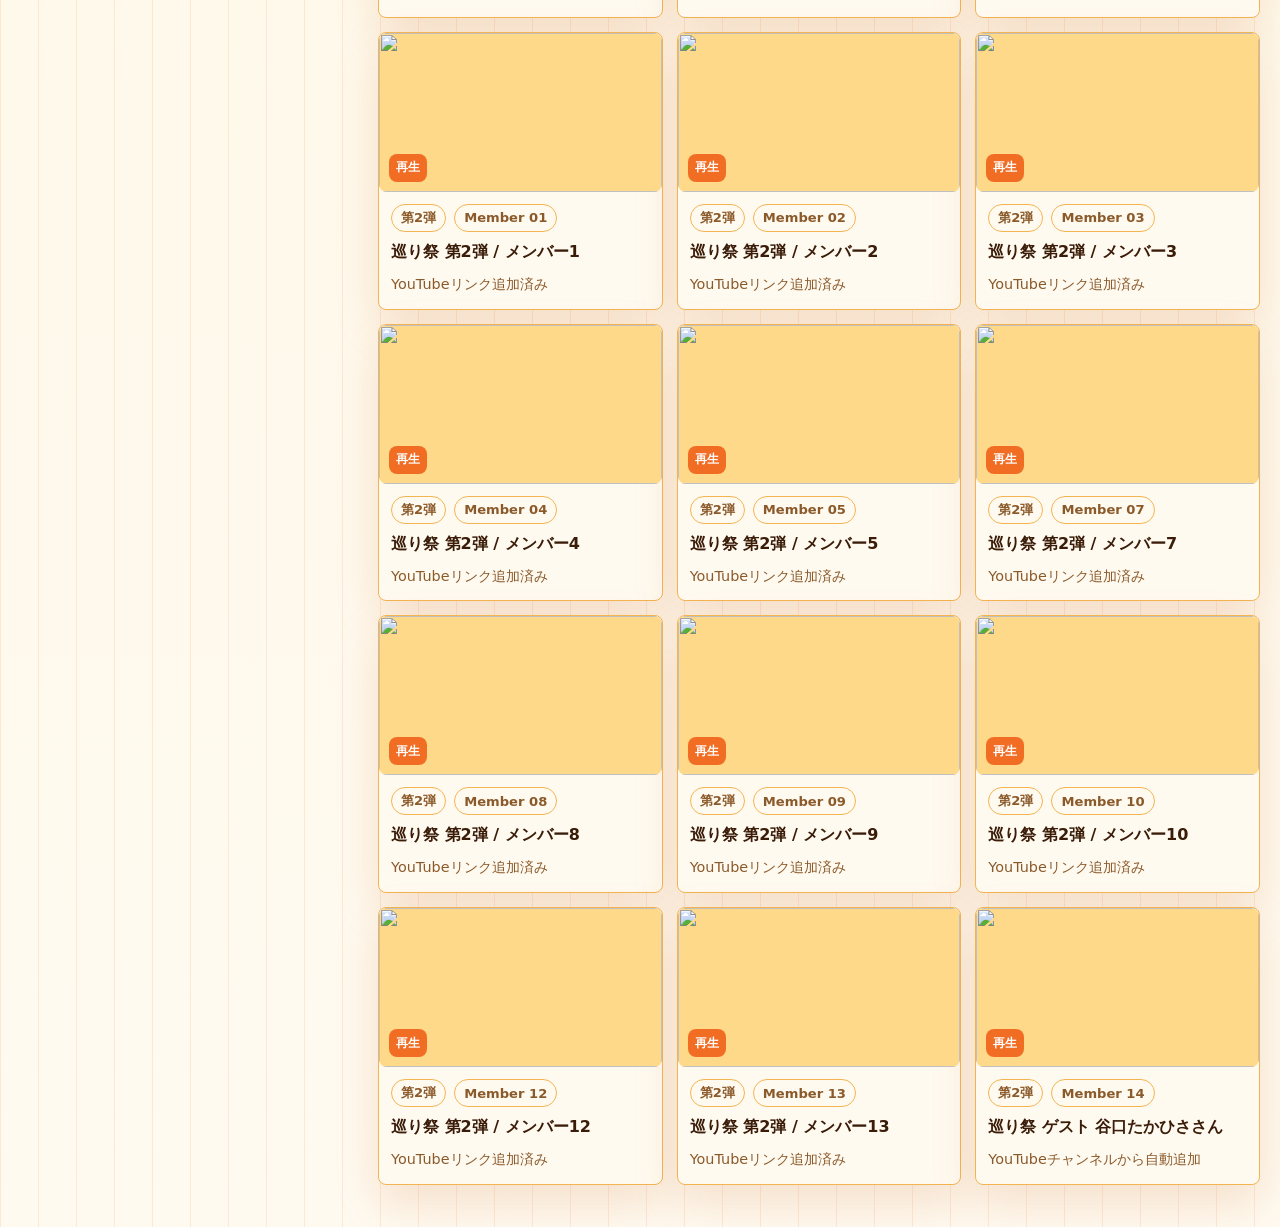
==== commit 56dc421b: "Auto add latest YouTube videos" ====
--- a/index.html
+++ b/index.html
@@ -1044,6 +1044,24 @@
     "youtubeUrl": "https://www.youtube.com/watch?v=fH0t6TNNK-M",
     "note": "YouTubeチャンネルから自動追加",
     "date": "2026-11-19"
+  },
+  {
+    "member": "94",
+    "name": "メンバー94",
+    "series": "第2弾",
+    "title": "40代から貯まる7つの習慣|財布・買い物・通帳の小さな向き合い方",
+    "youtubeUrl": "https://www.youtube.com/watch?v=U9ZAAWuxuD8",
+    "note": "YouTubeチャンネルから自動追加",
+    "date": "2026-11-20"
+  },
+  {
+    "member": "95",
+    "name": "メンバー95",
+    "series": "第2弾",
+    "title": "貯金が増えない人へ|くらしの節約術50選",
+    "youtubeUrl": "https://www.youtube.com/watch?v=lrAX3yy3vTo",
+    "note": "YouTubeチャンネルから自動追加",
+    "date": "2026-11-20"
   }
 ];
 </script>
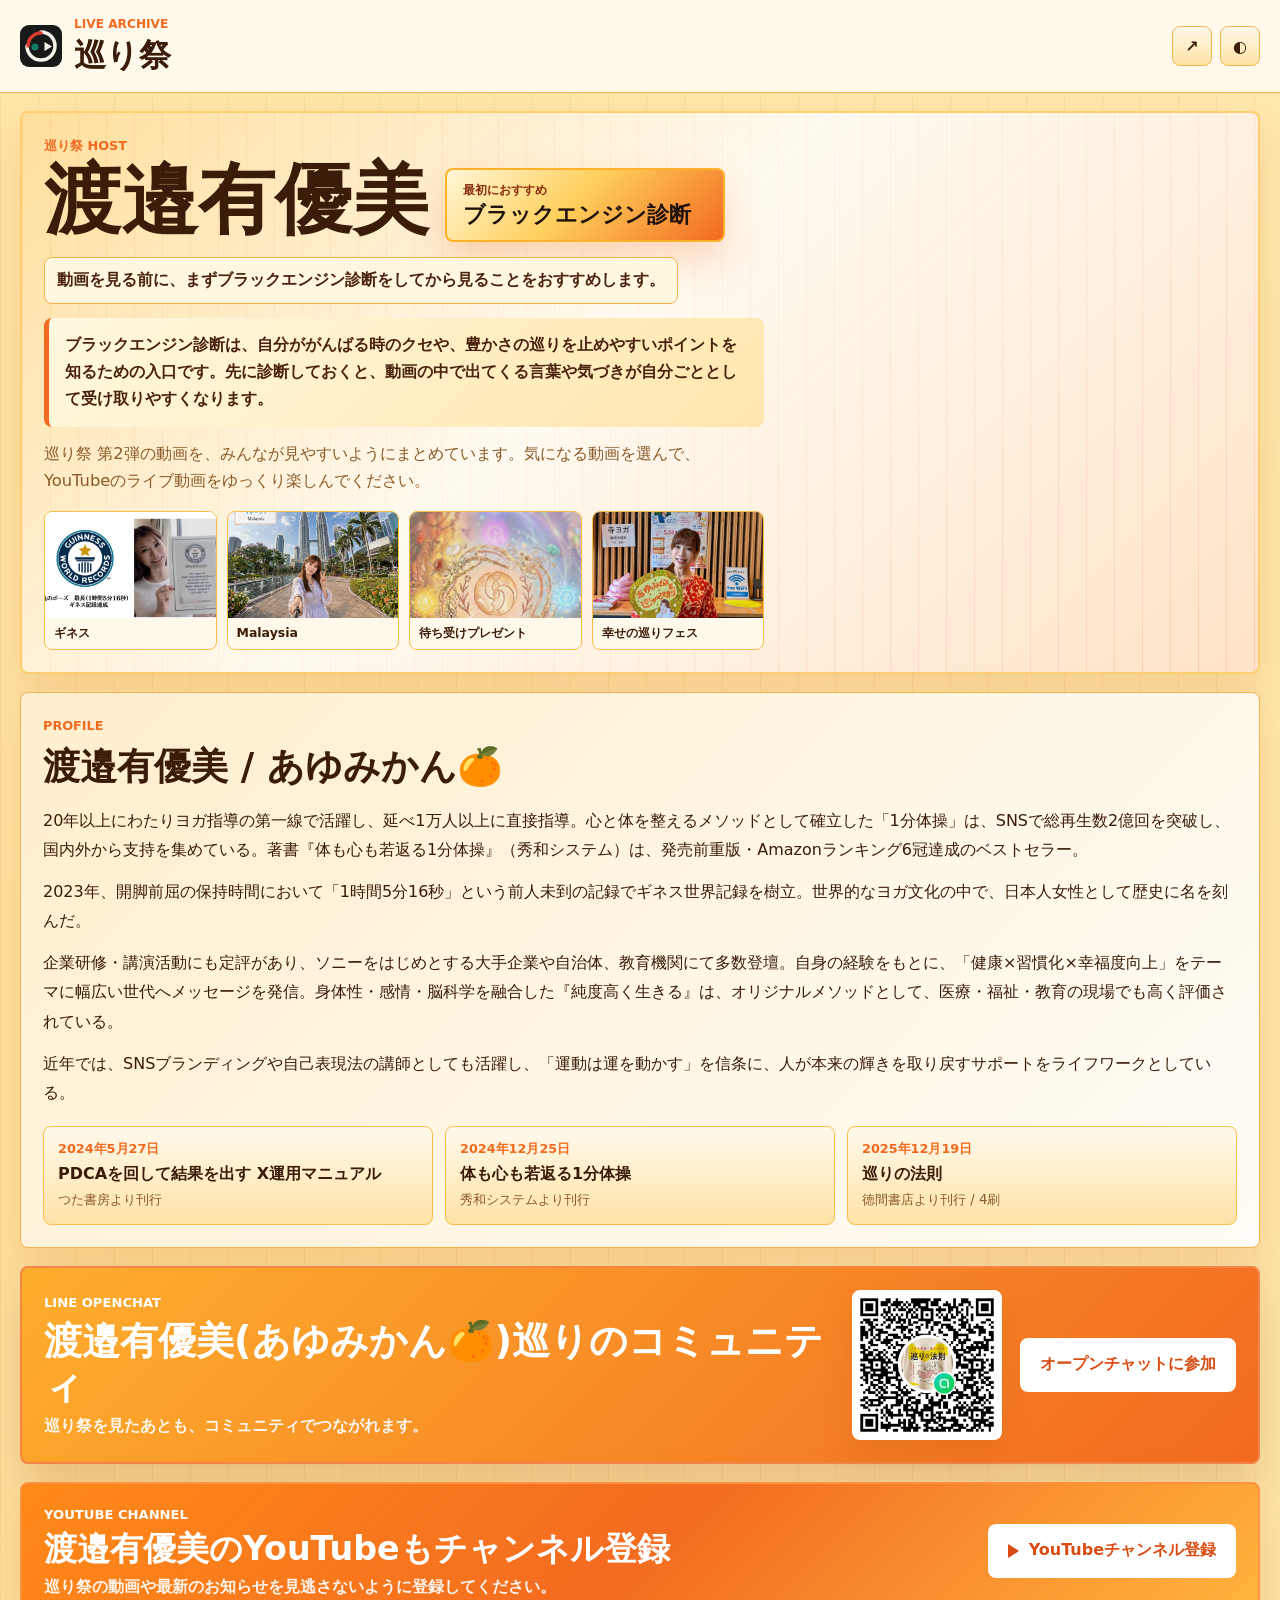
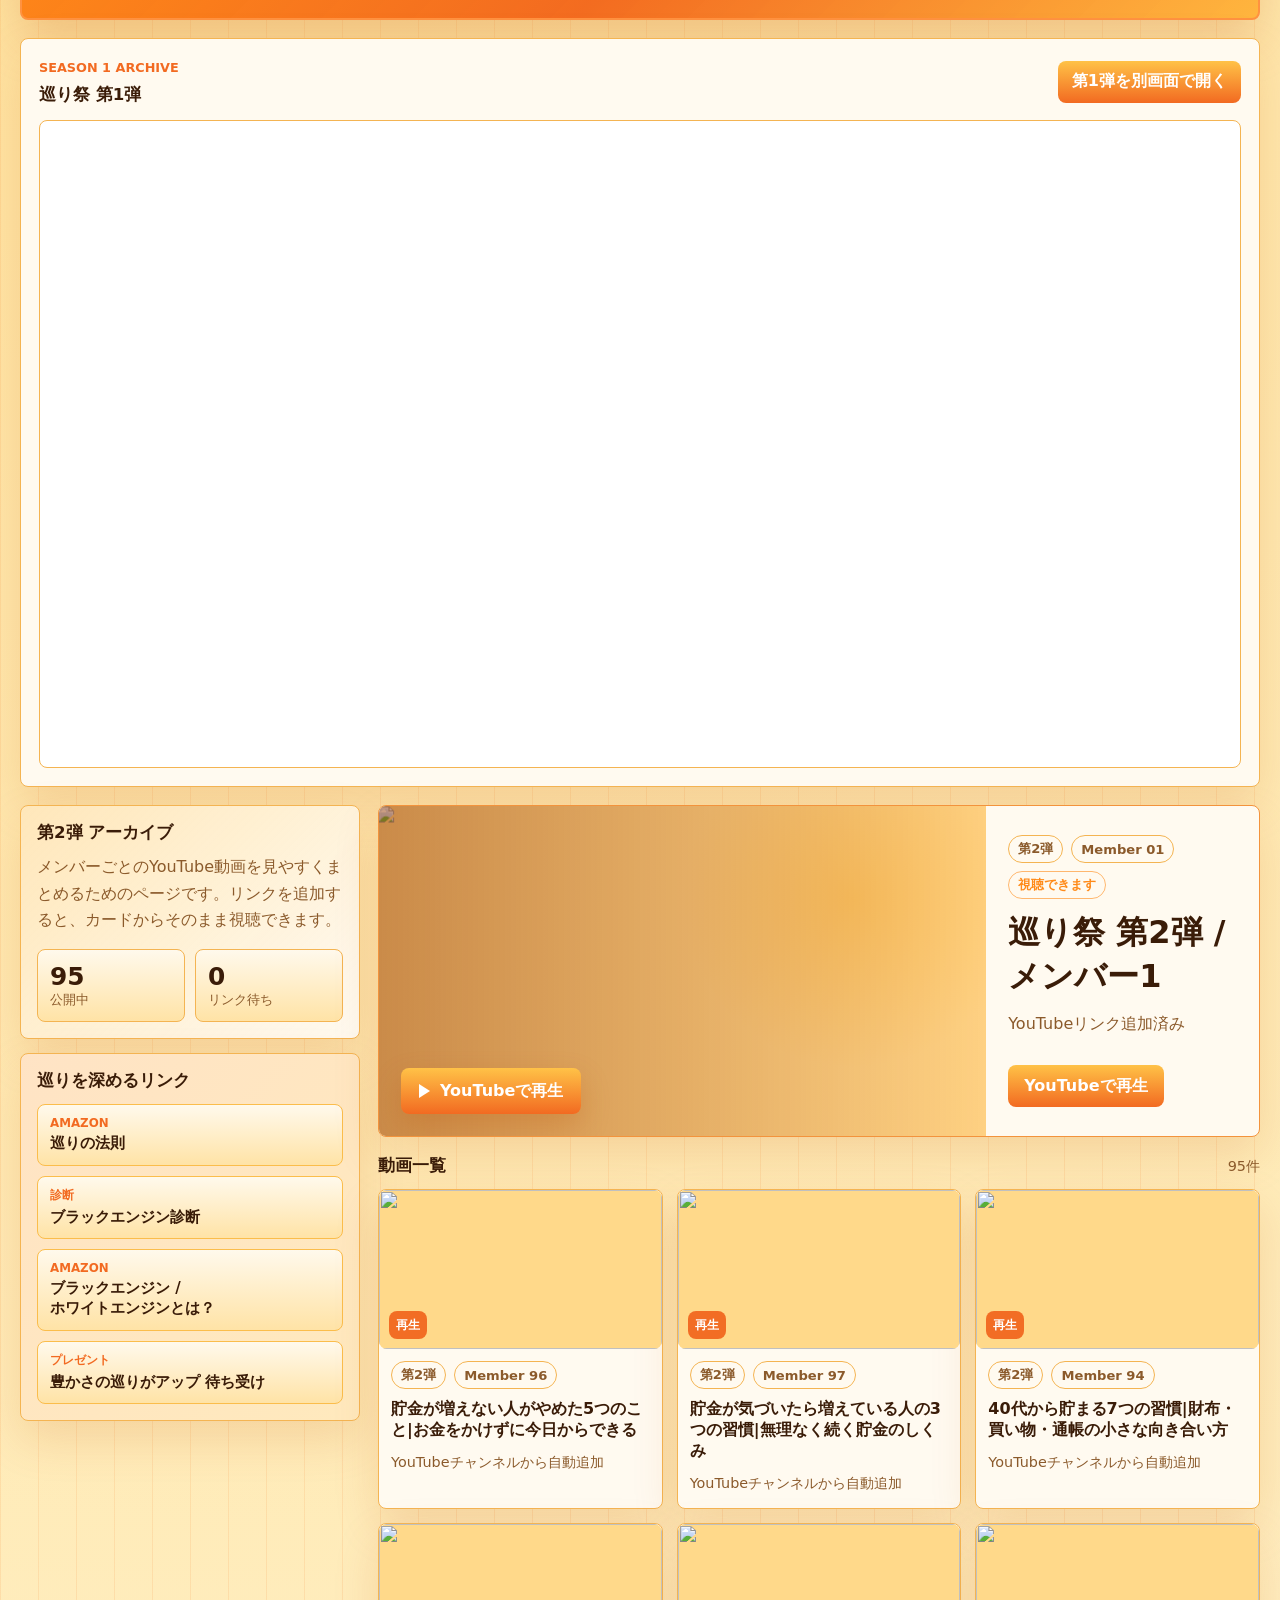
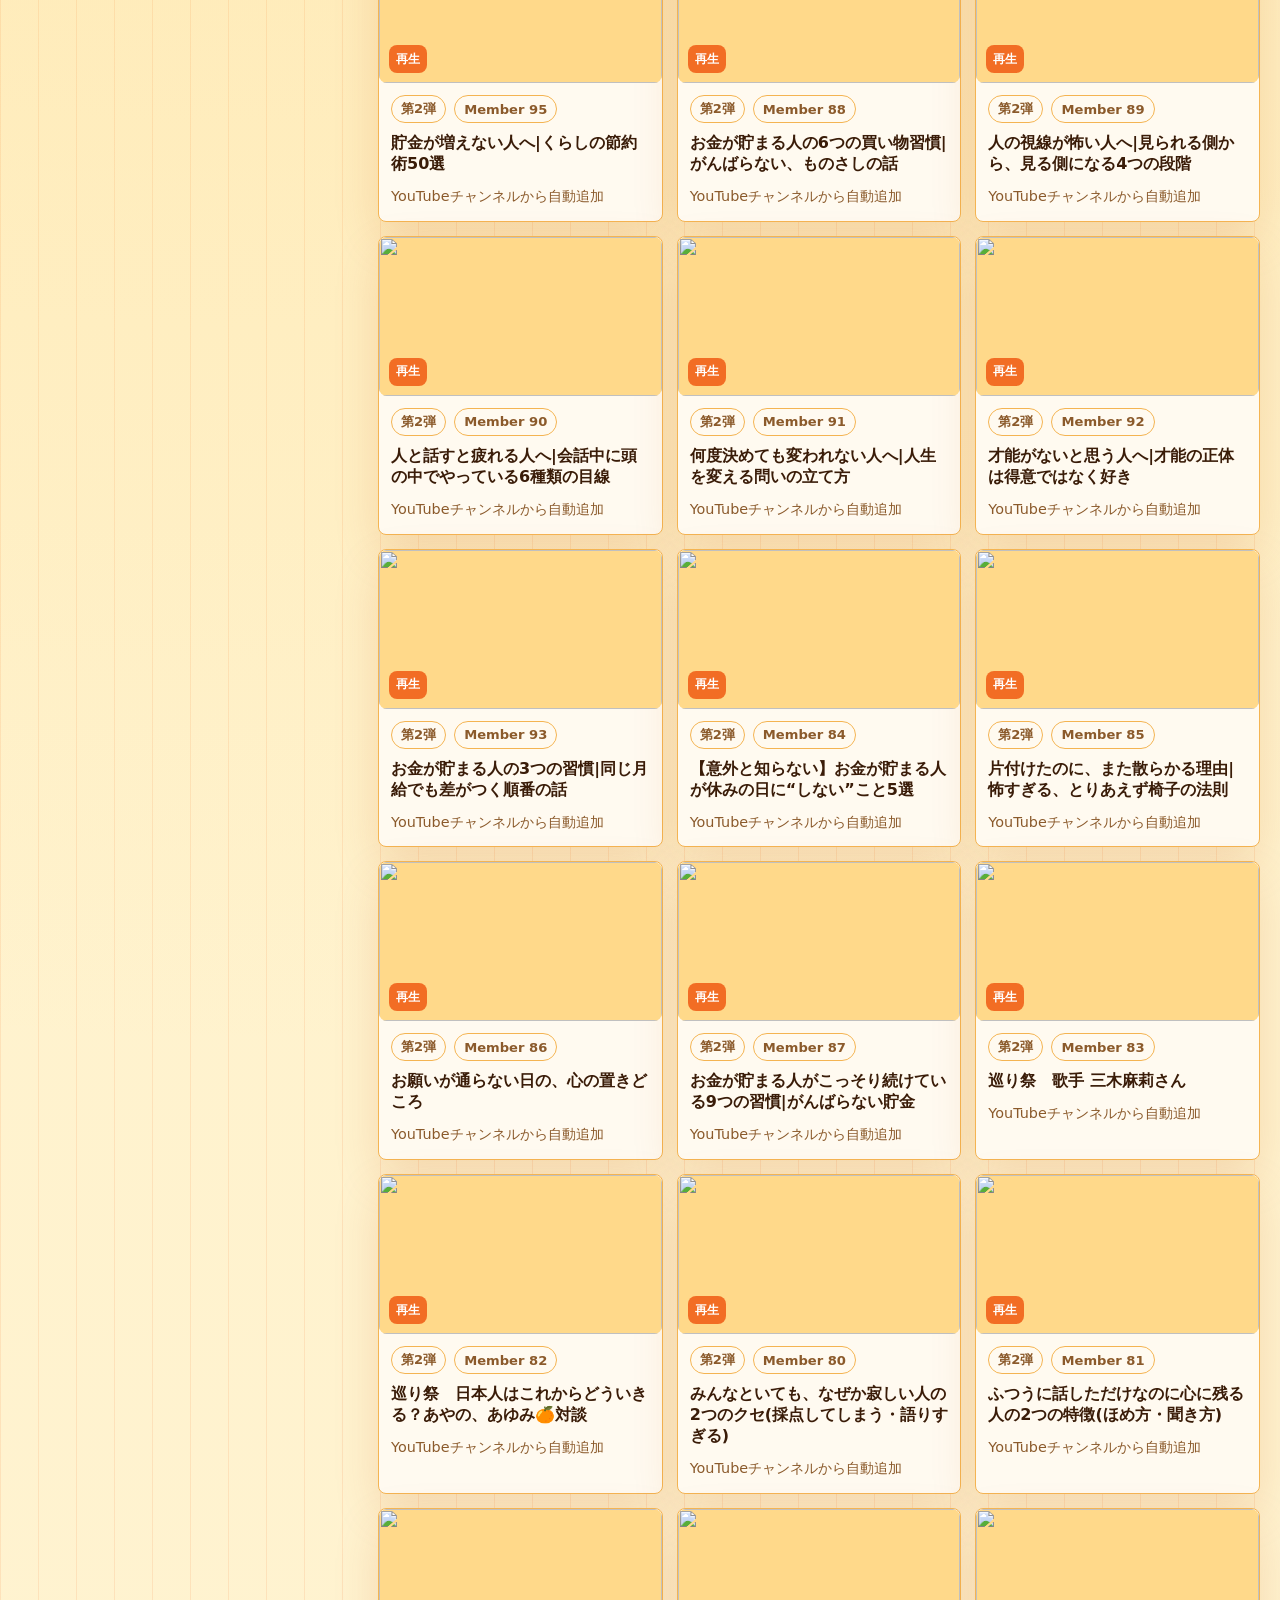
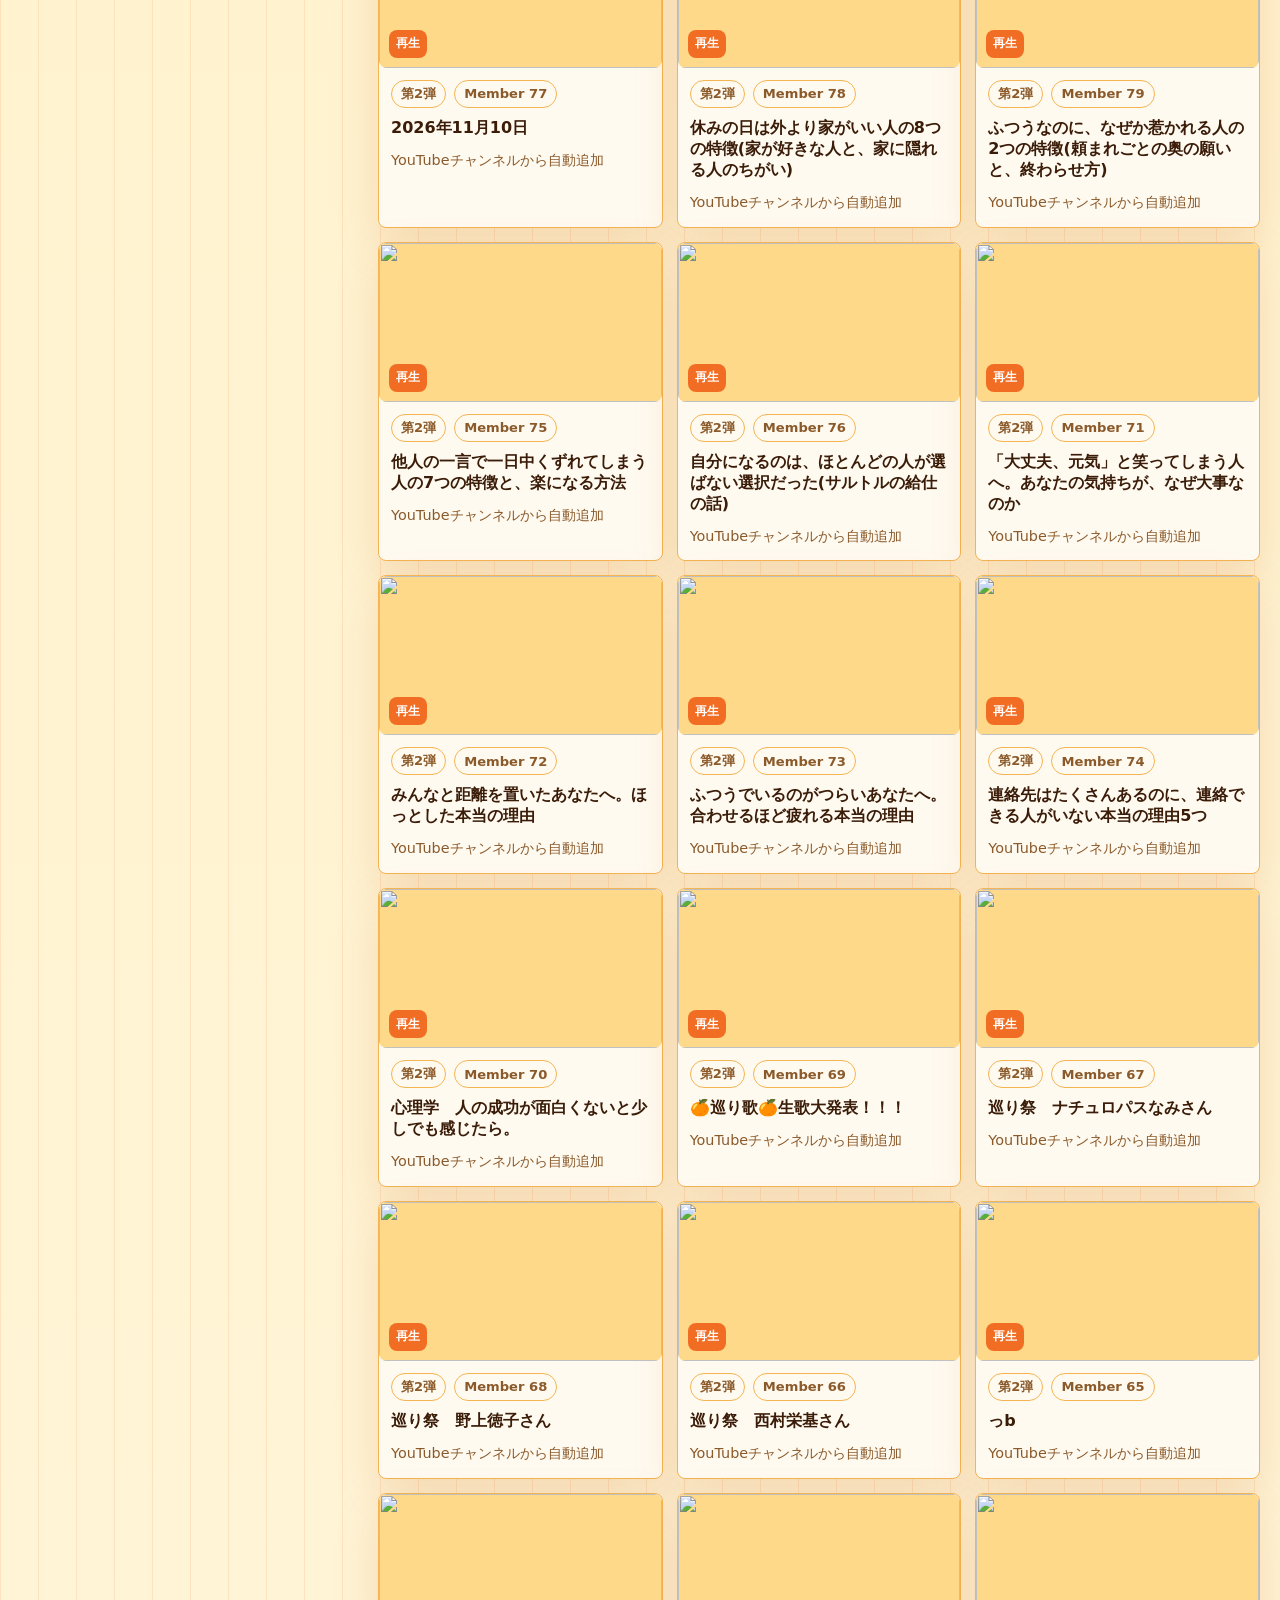
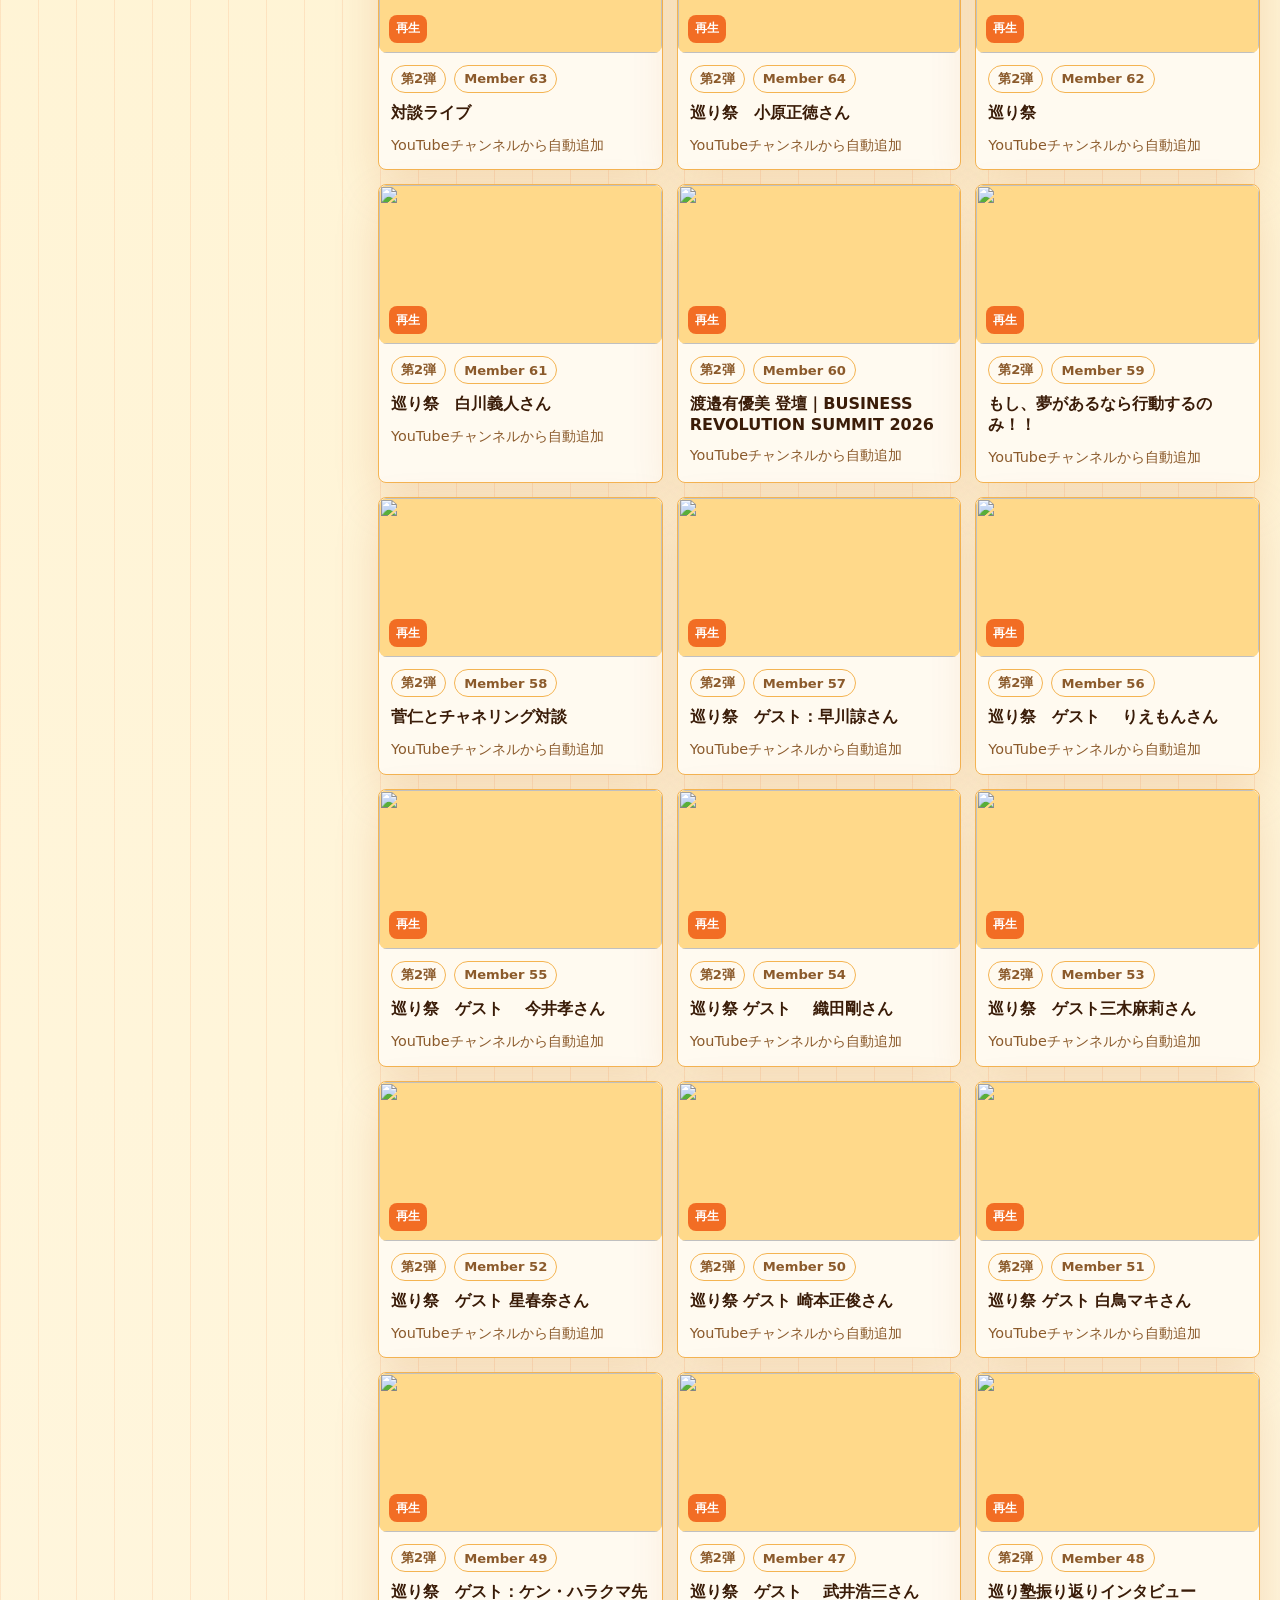
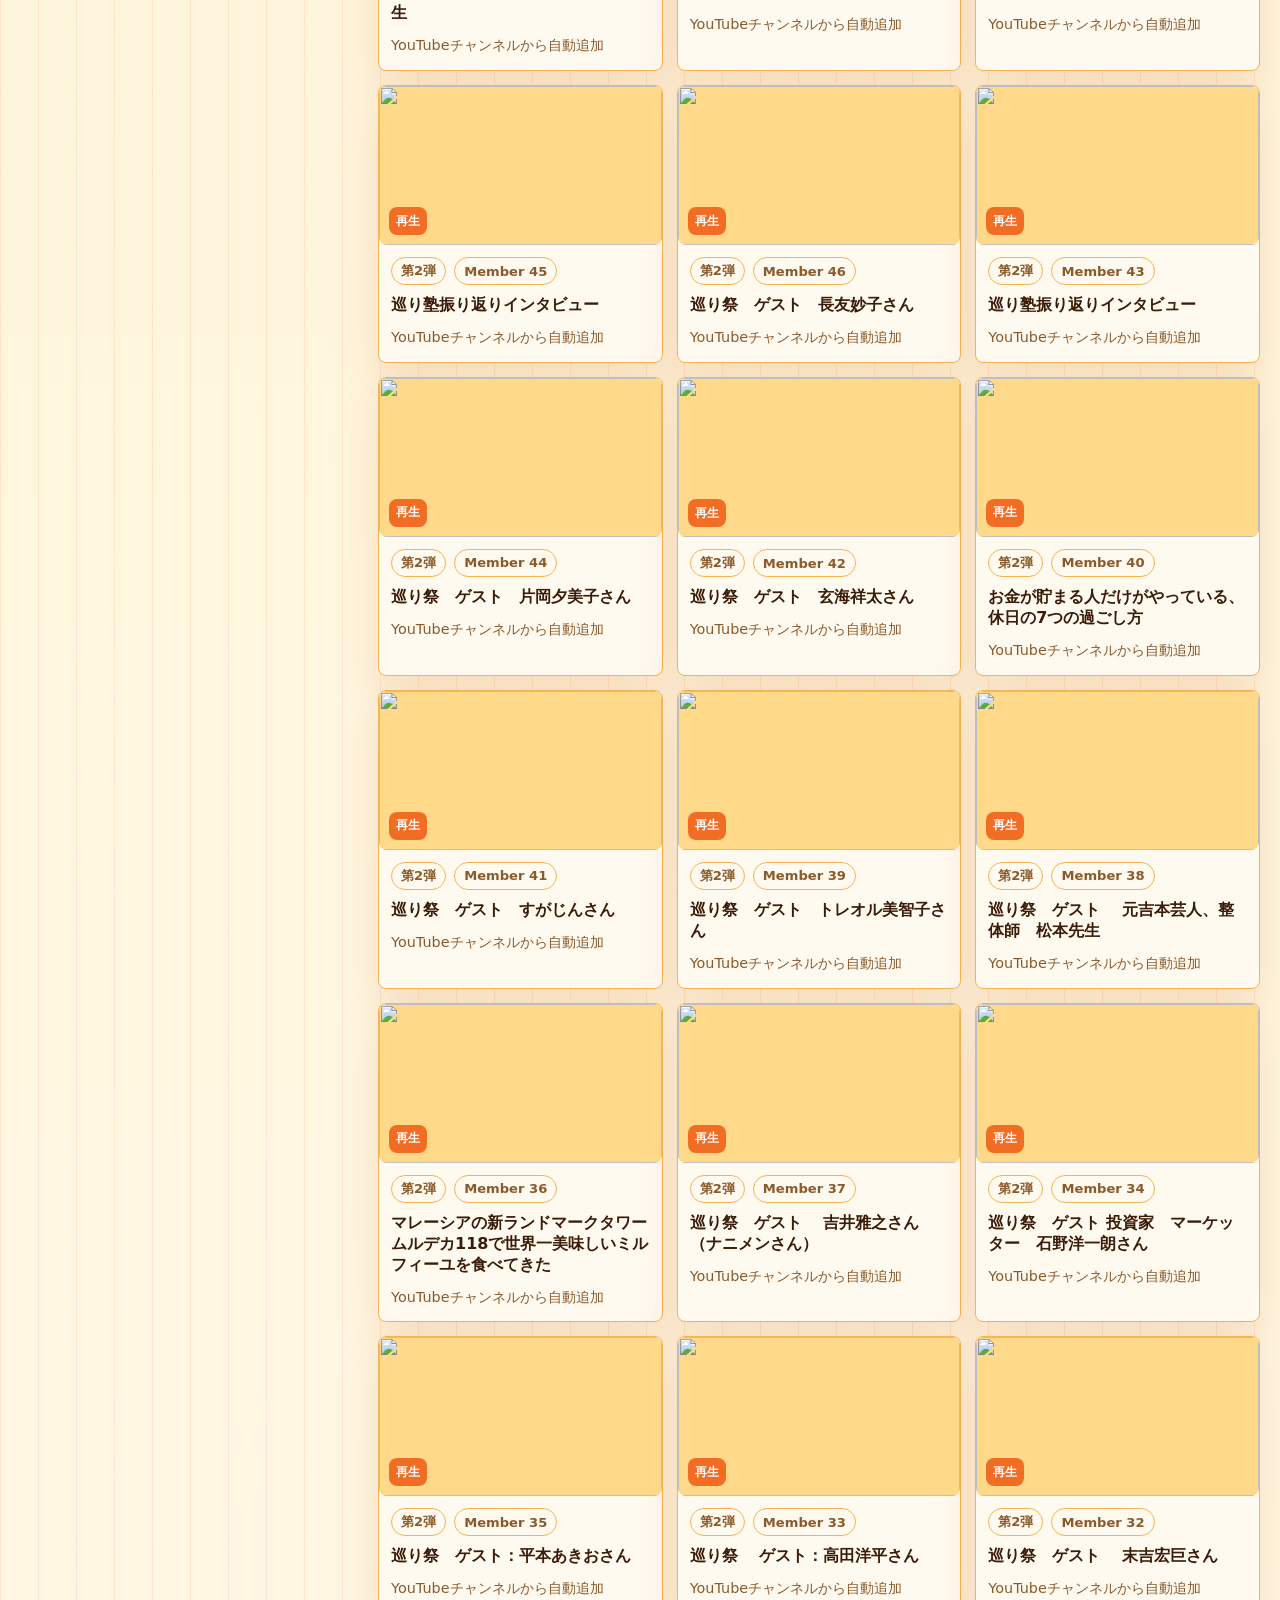
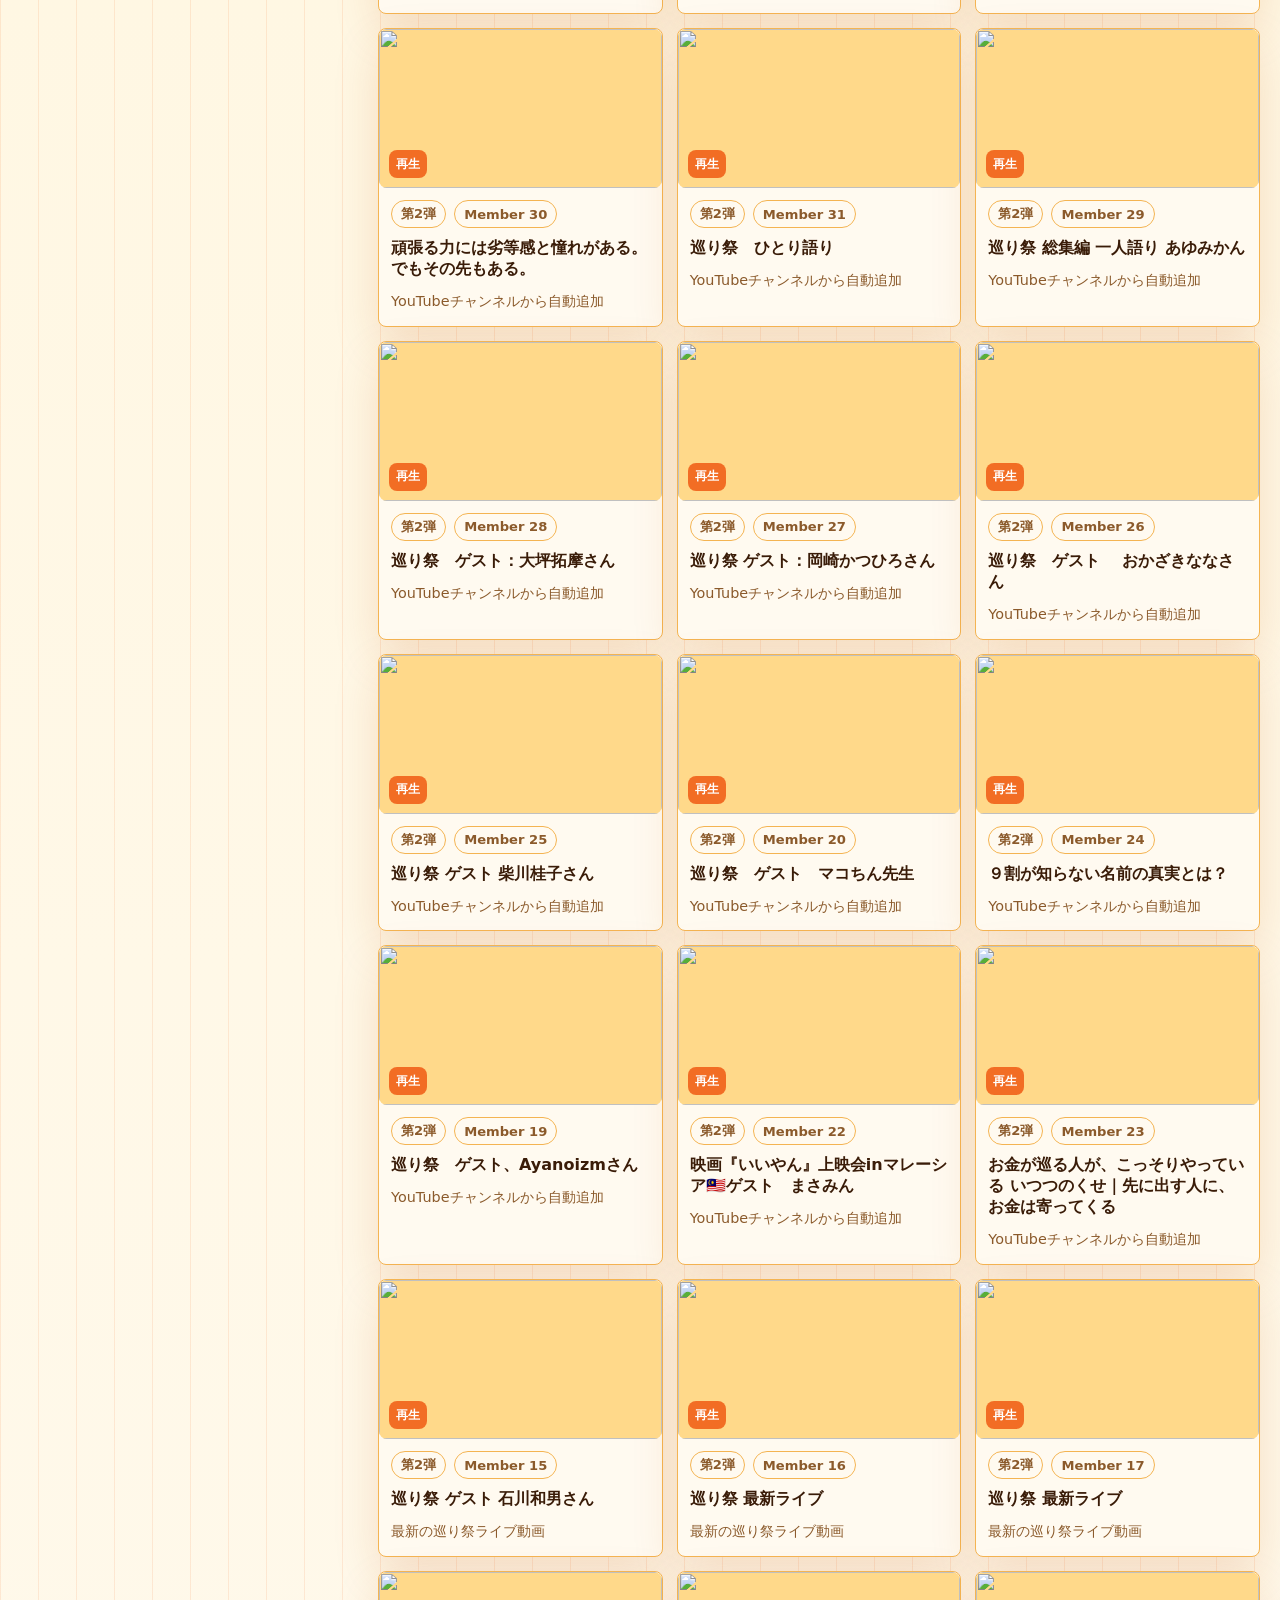
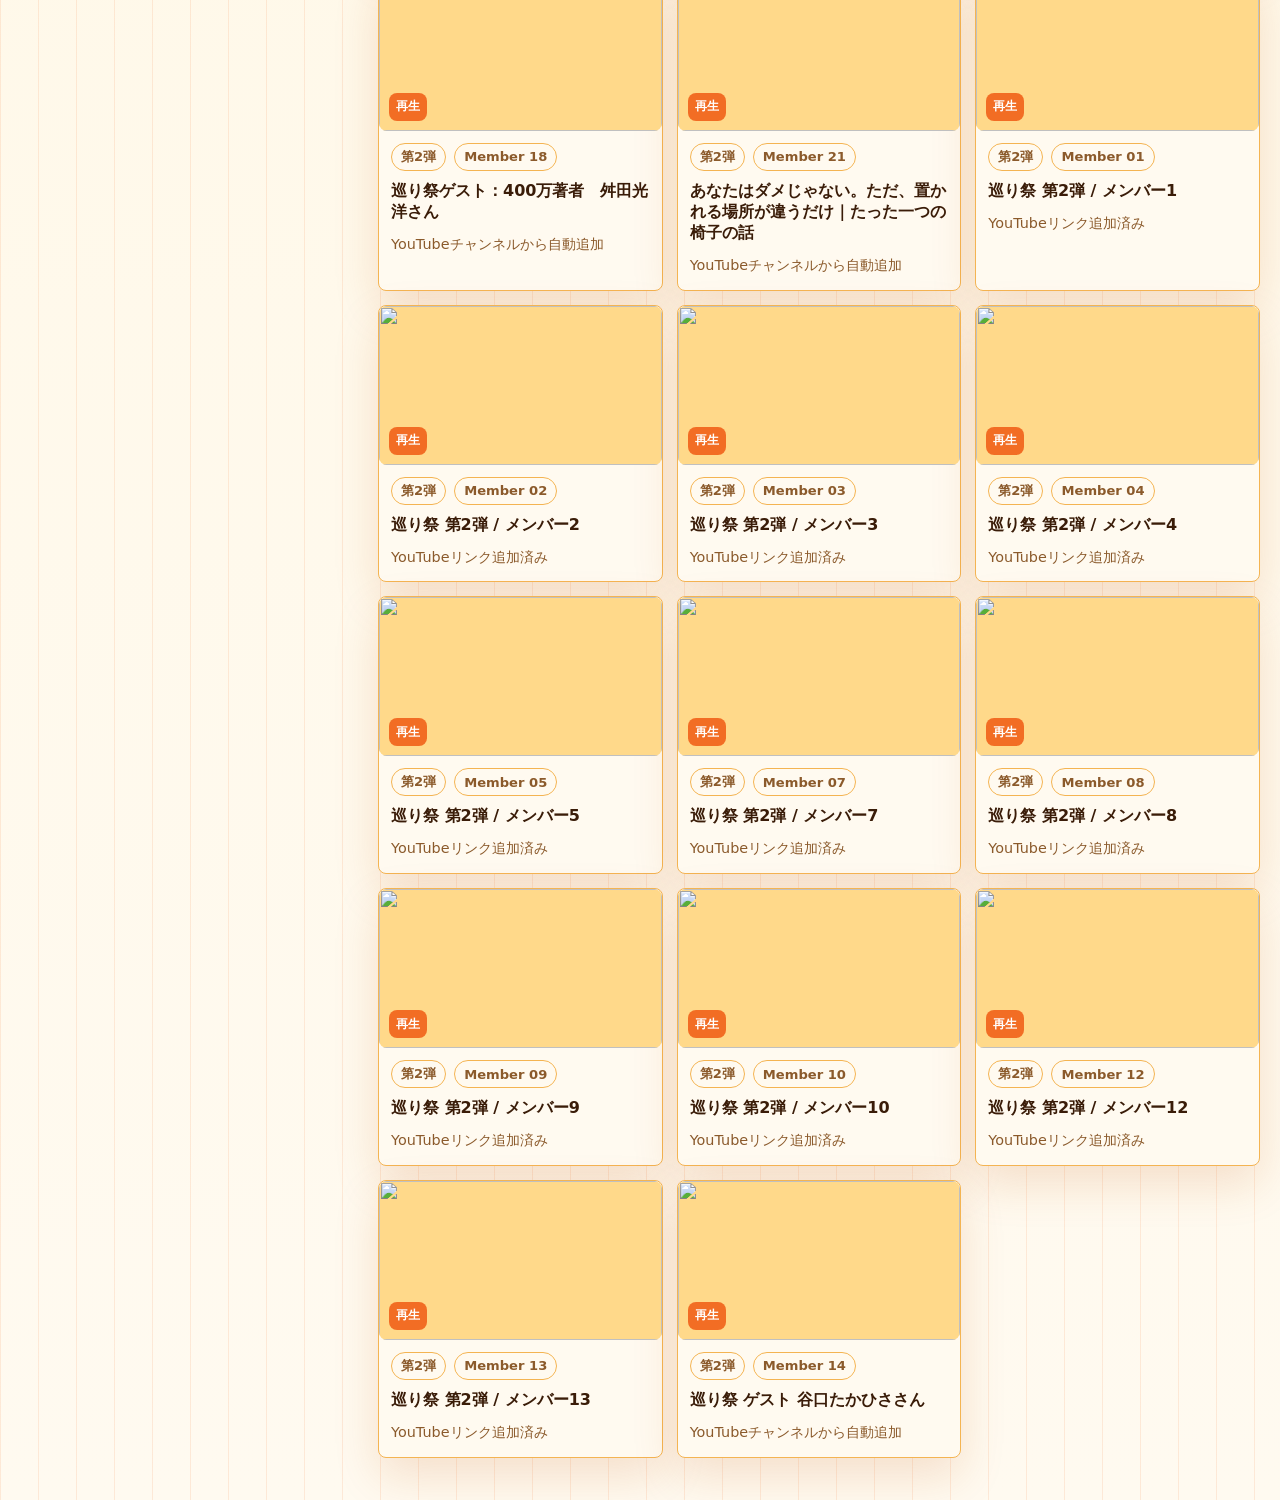
==== commit bb2521b1: "Auto add latest YouTube videos" ====
--- a/index.html
+++ b/index.html
@@ -1062,6 +1062,24 @@
     "youtubeUrl": "https://www.youtube.com/watch?v=lrAX3yy3vTo",
     "note": "YouTubeチャンネルから自動追加",
     "date": "2026-11-20"
+  },
+  {
+    "member": "96",
+    "name": "メンバー96",
+    "series": "第2弾",
+    "title": "貯金が増えない人がやめた5つのこと|お金をかけずに今日からできる",
+    "youtubeUrl": "https://www.youtube.com/watch?v=EHr2S_cVLxE",
+    "note": "YouTubeチャンネルから自動追加",
+    "date": "2026-11-22"
+  },
+  {
+    "member": "97",
+    "name": "メンバー97",
+    "series": "第2弾",
+    "title": "貯金が気づいたら増えている人の3つの習慣|無理なく続く貯金のしくみ",
+    "youtubeUrl": "https://www.youtube.com/watch?v=MeFU5jhl6GI",
+    "note": "YouTubeチャンネルから自動追加",
+    "date": "2026-11-22"
   }
 ];
 </script>
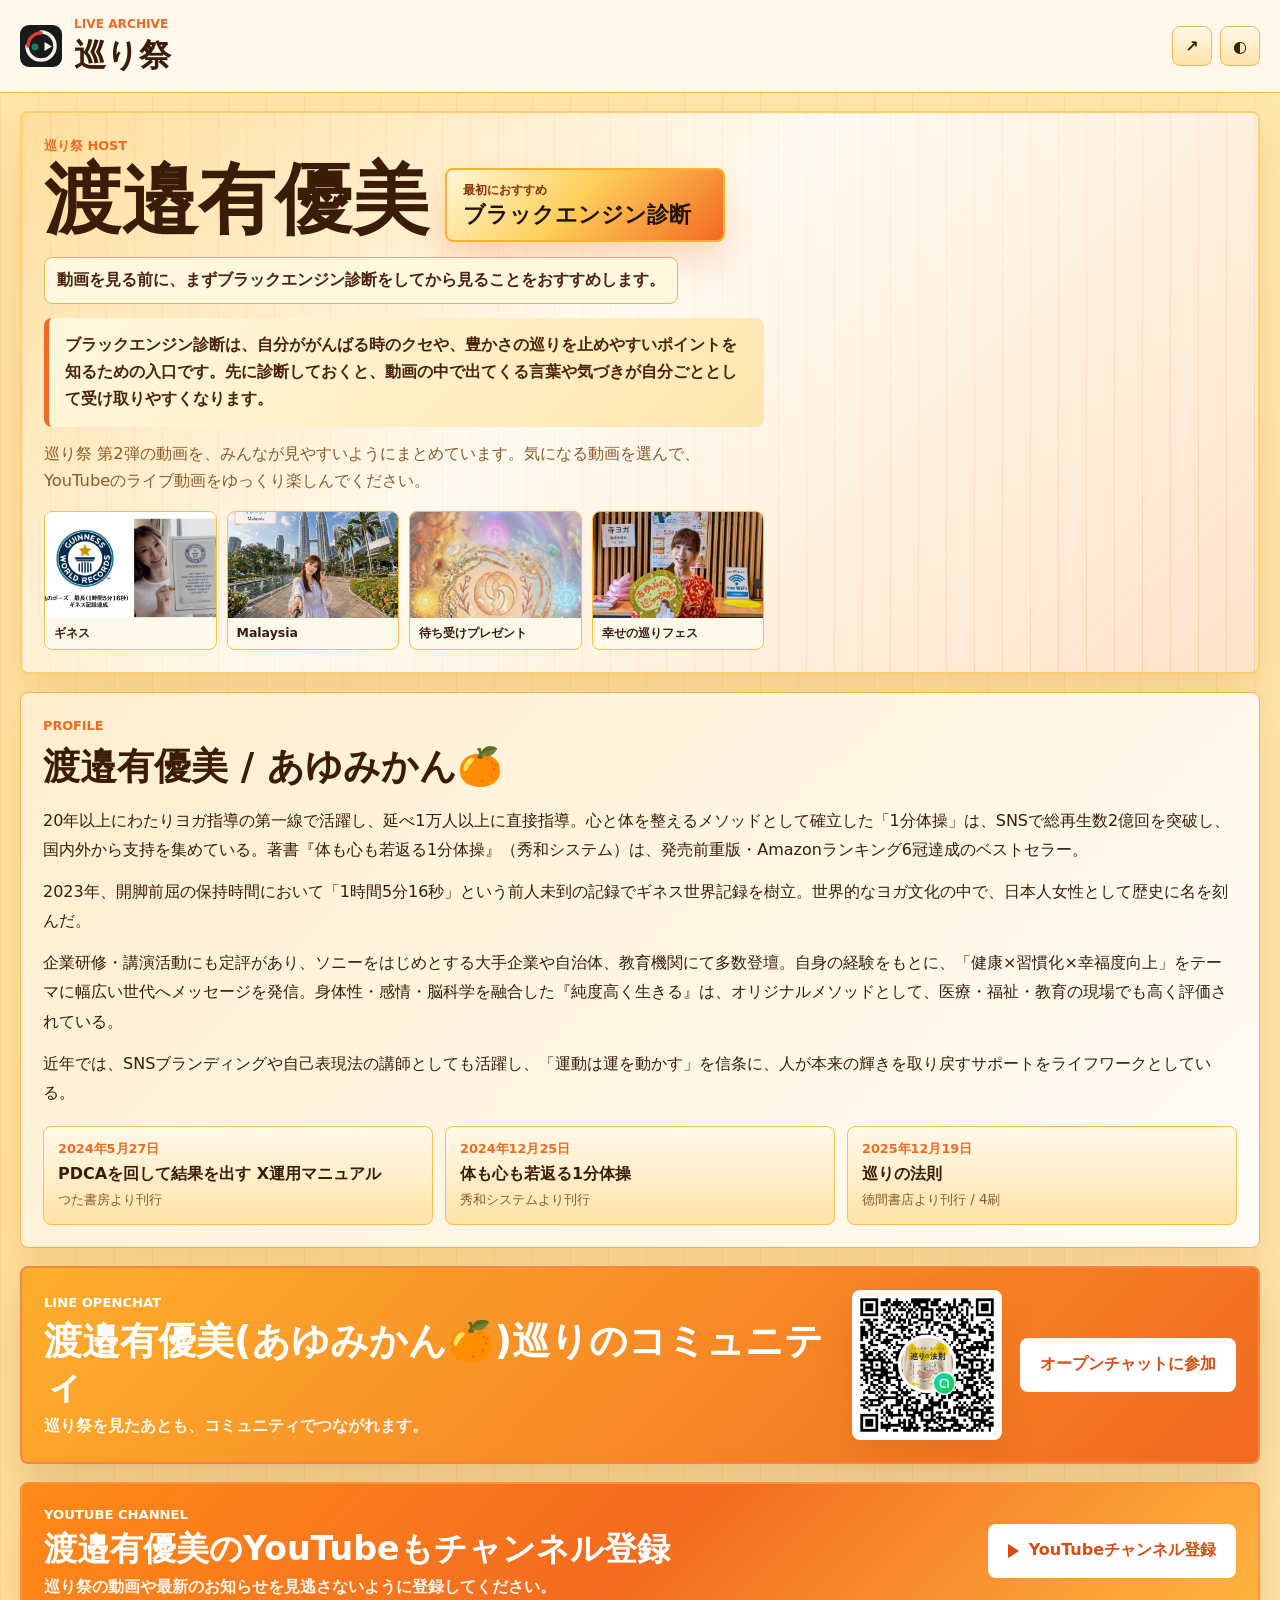
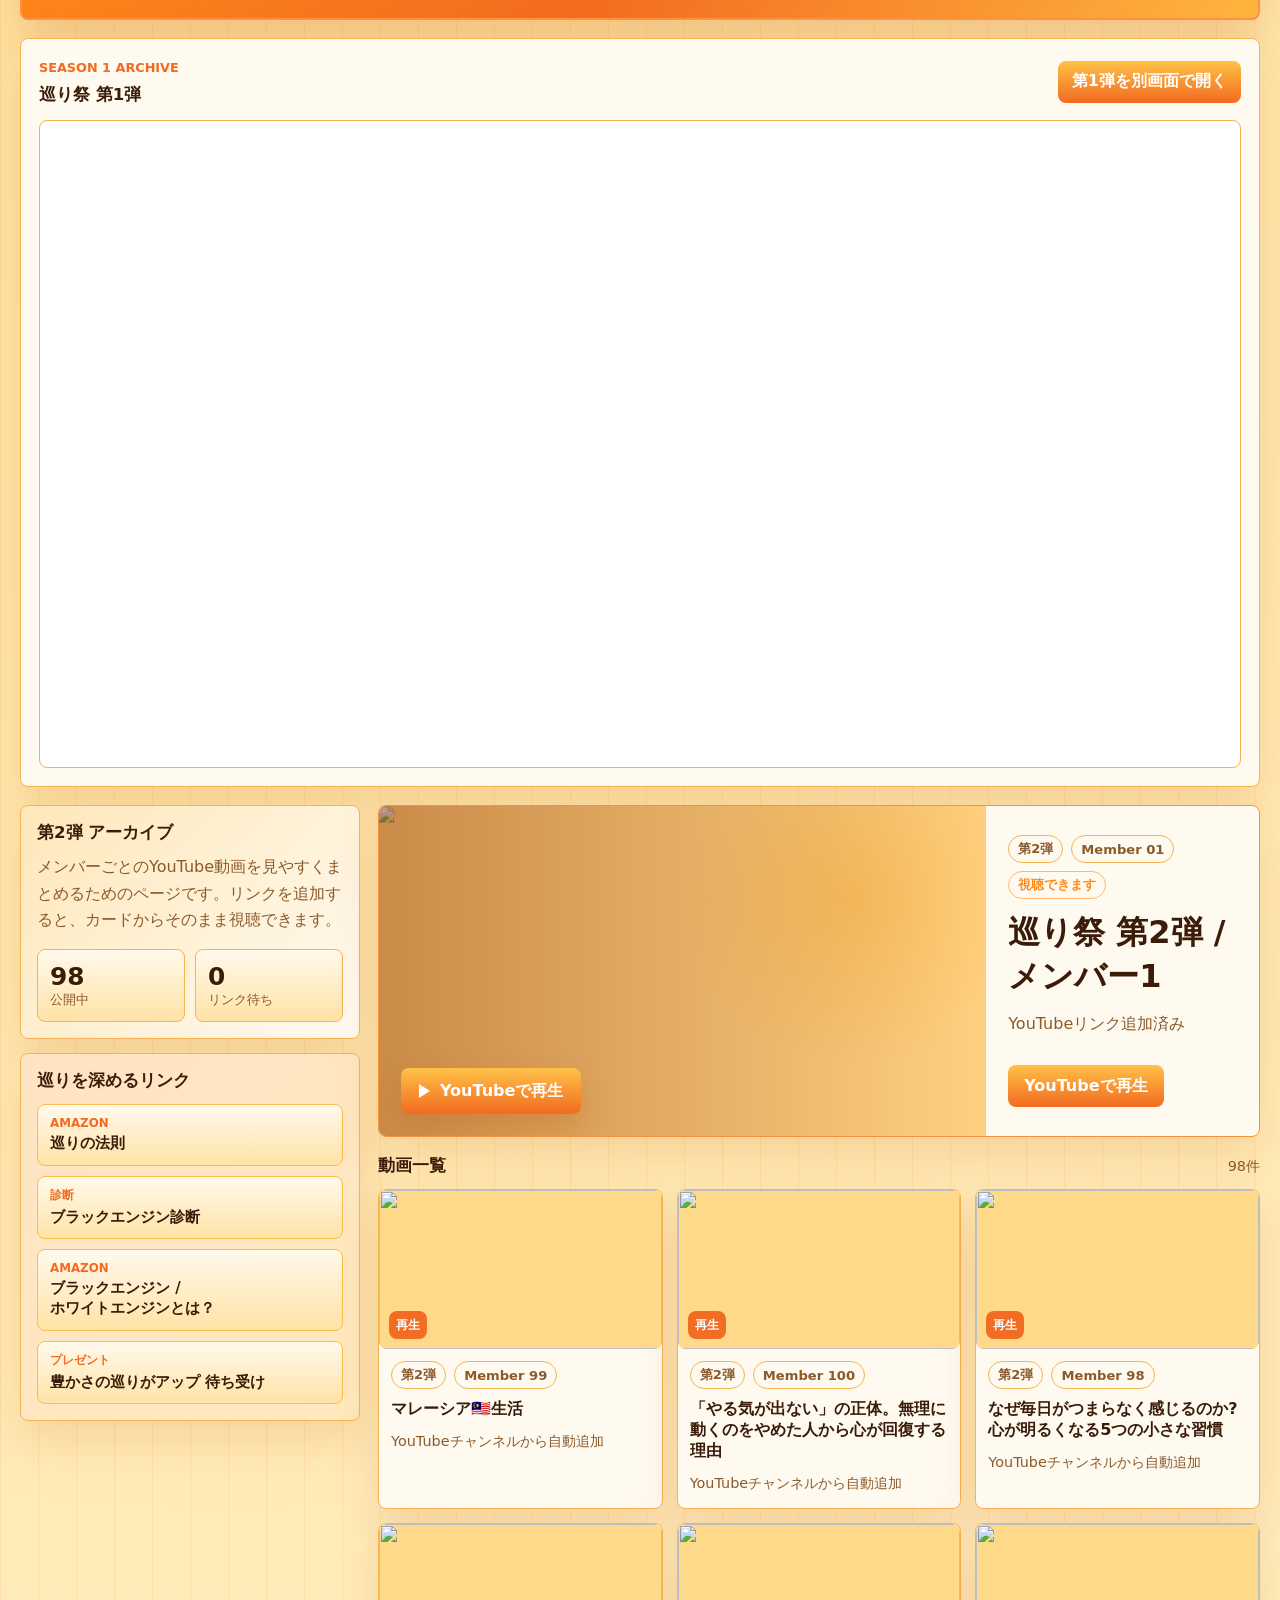
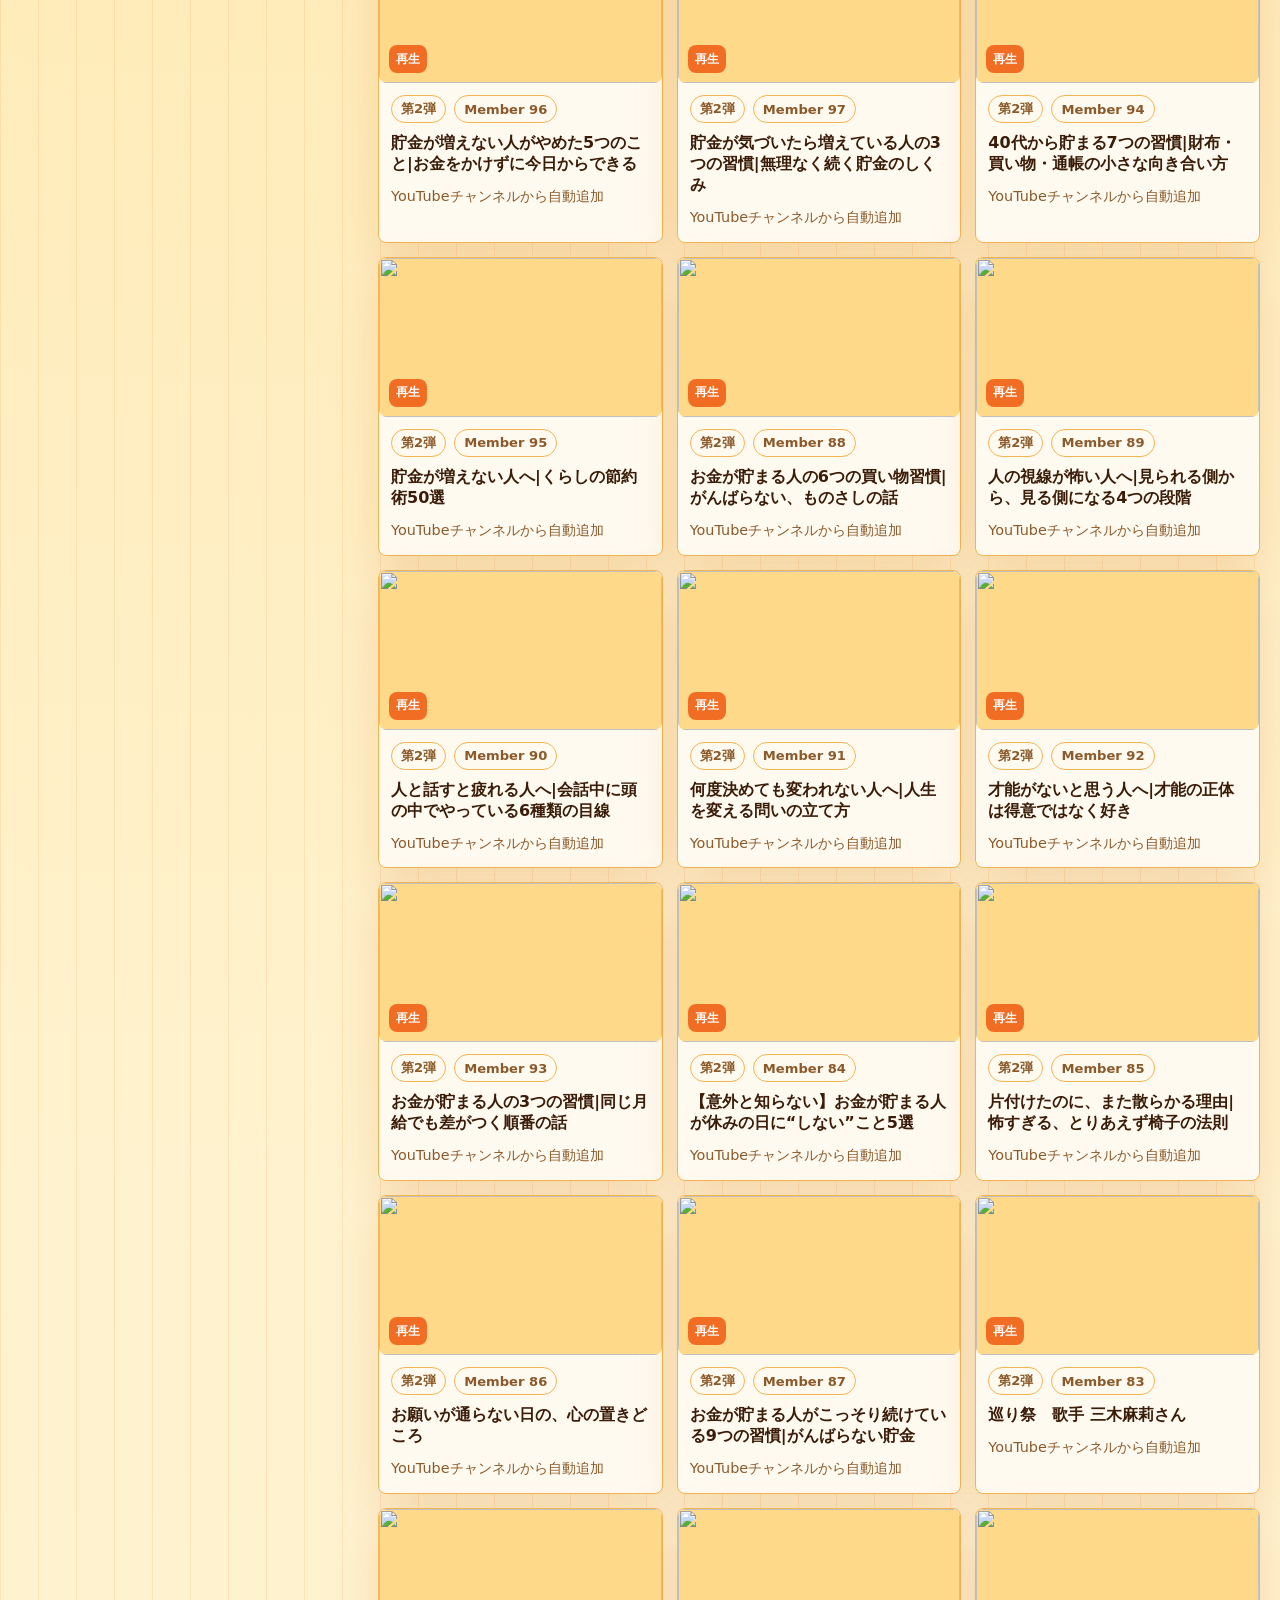
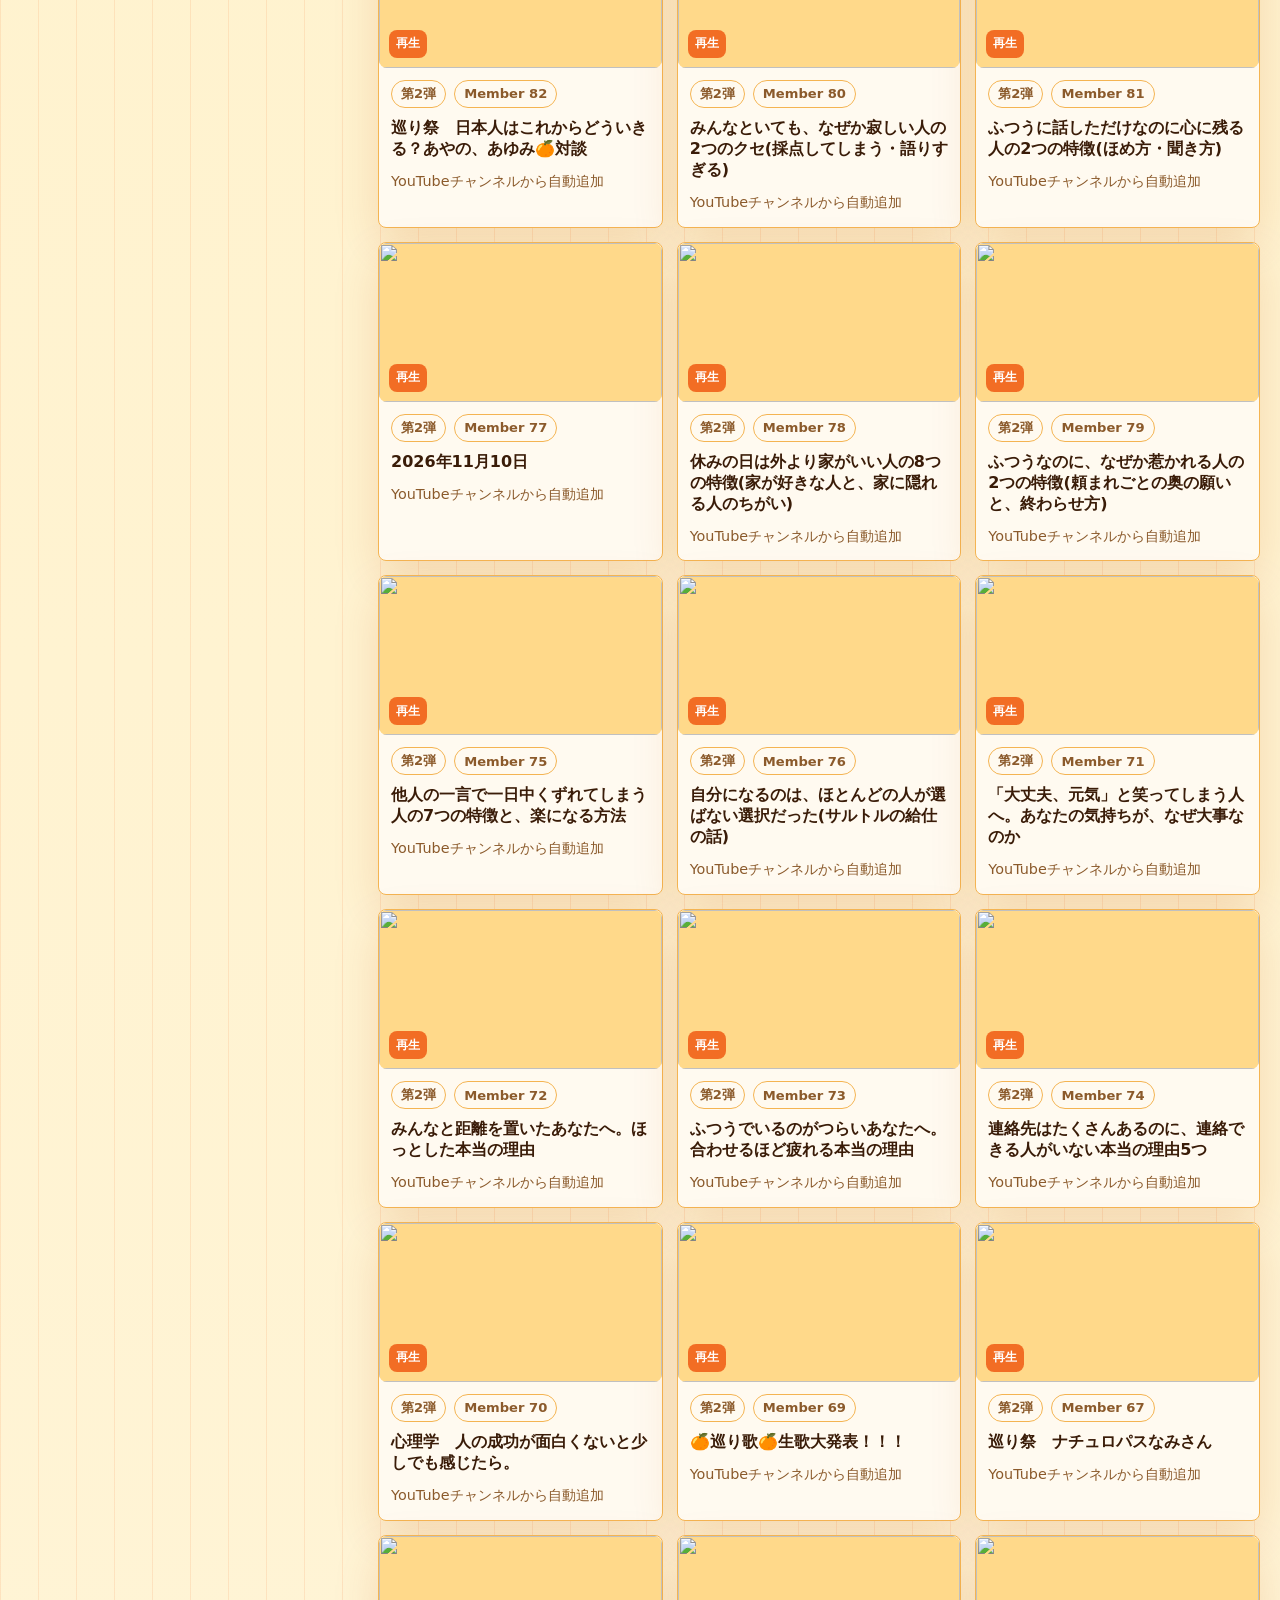
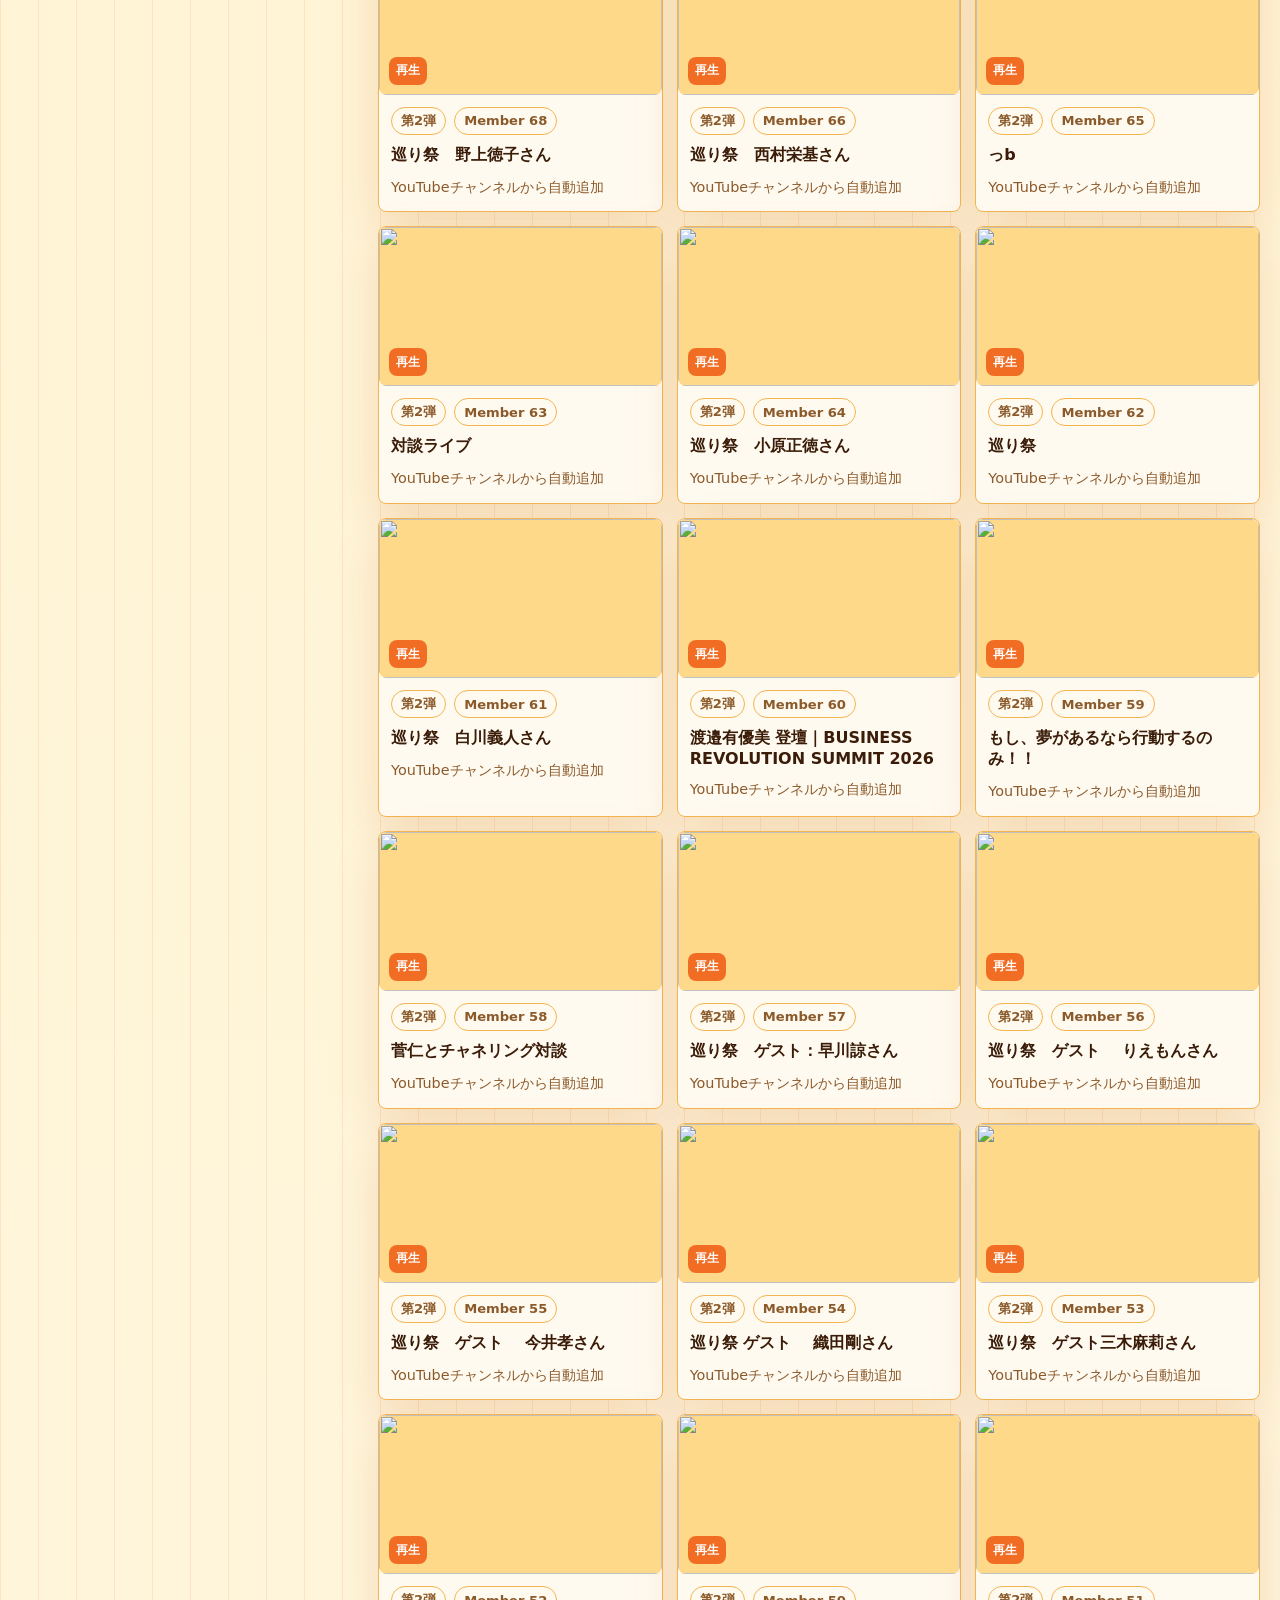
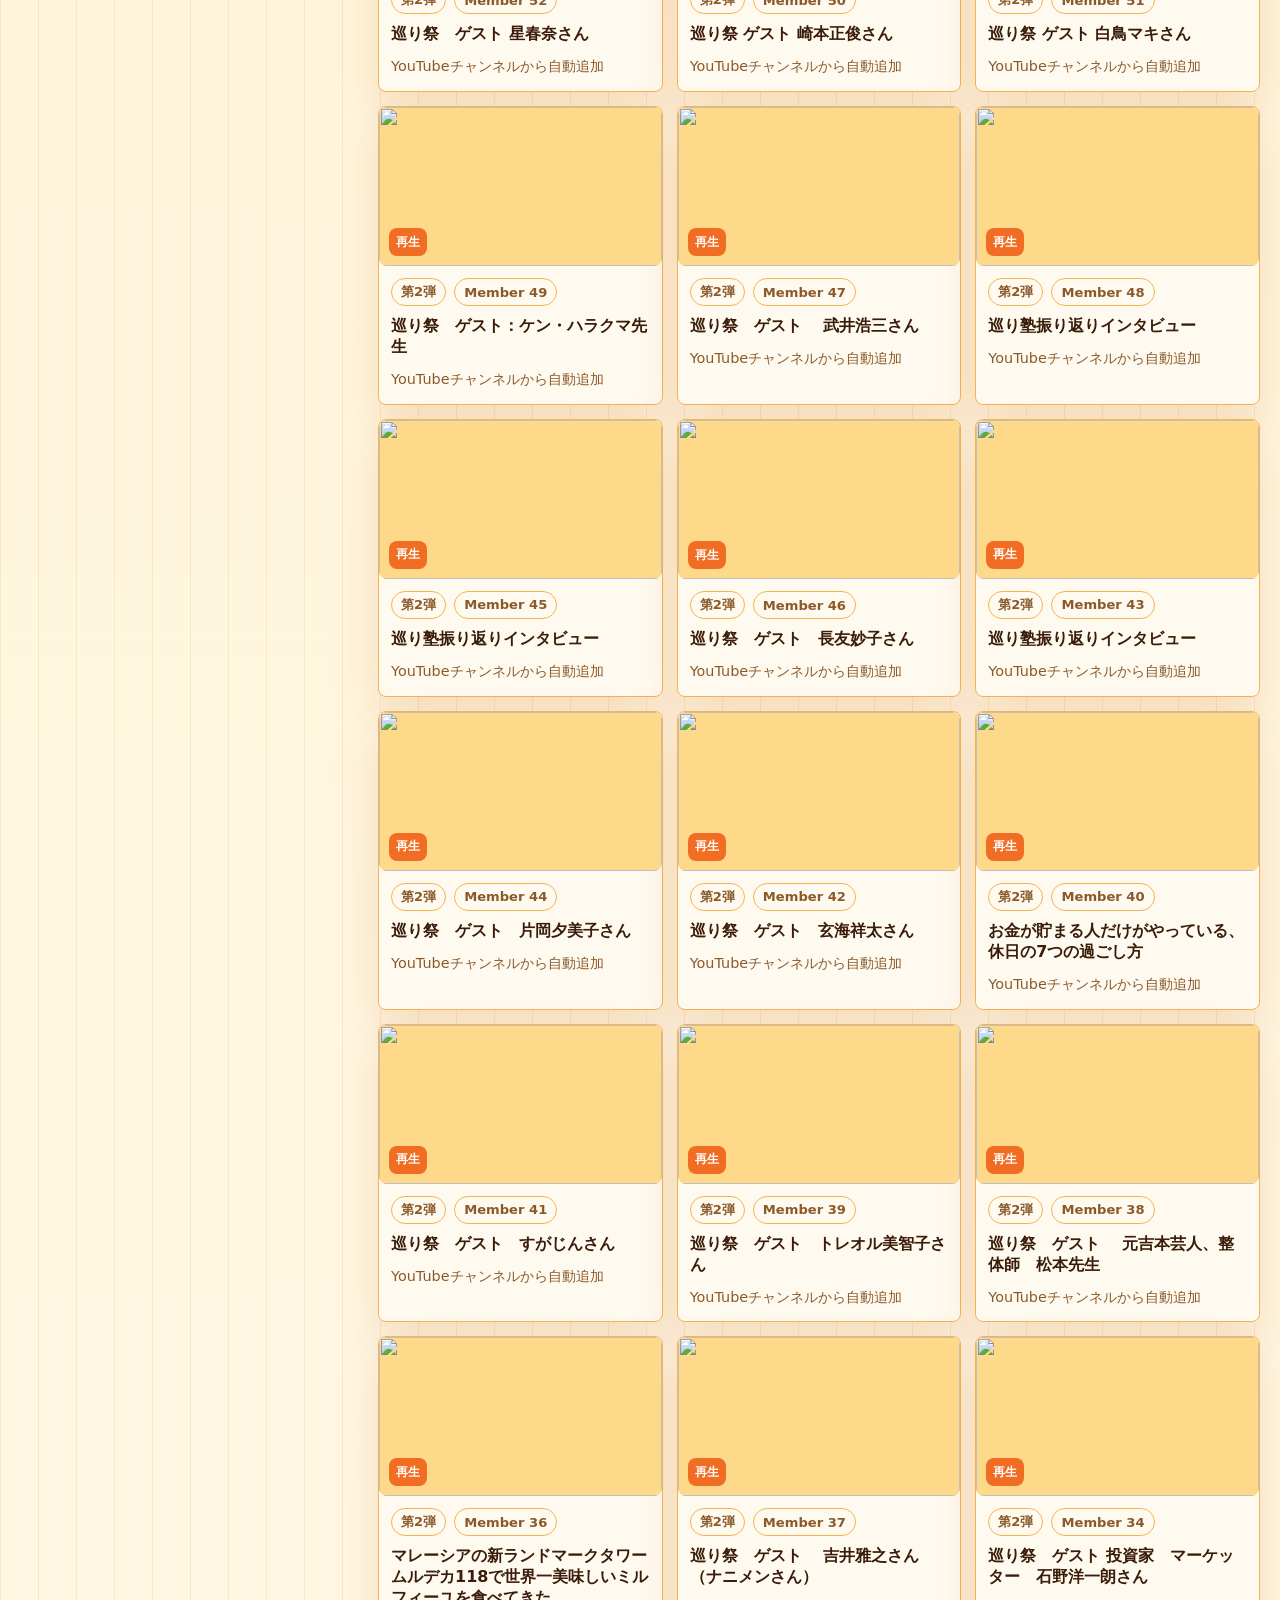
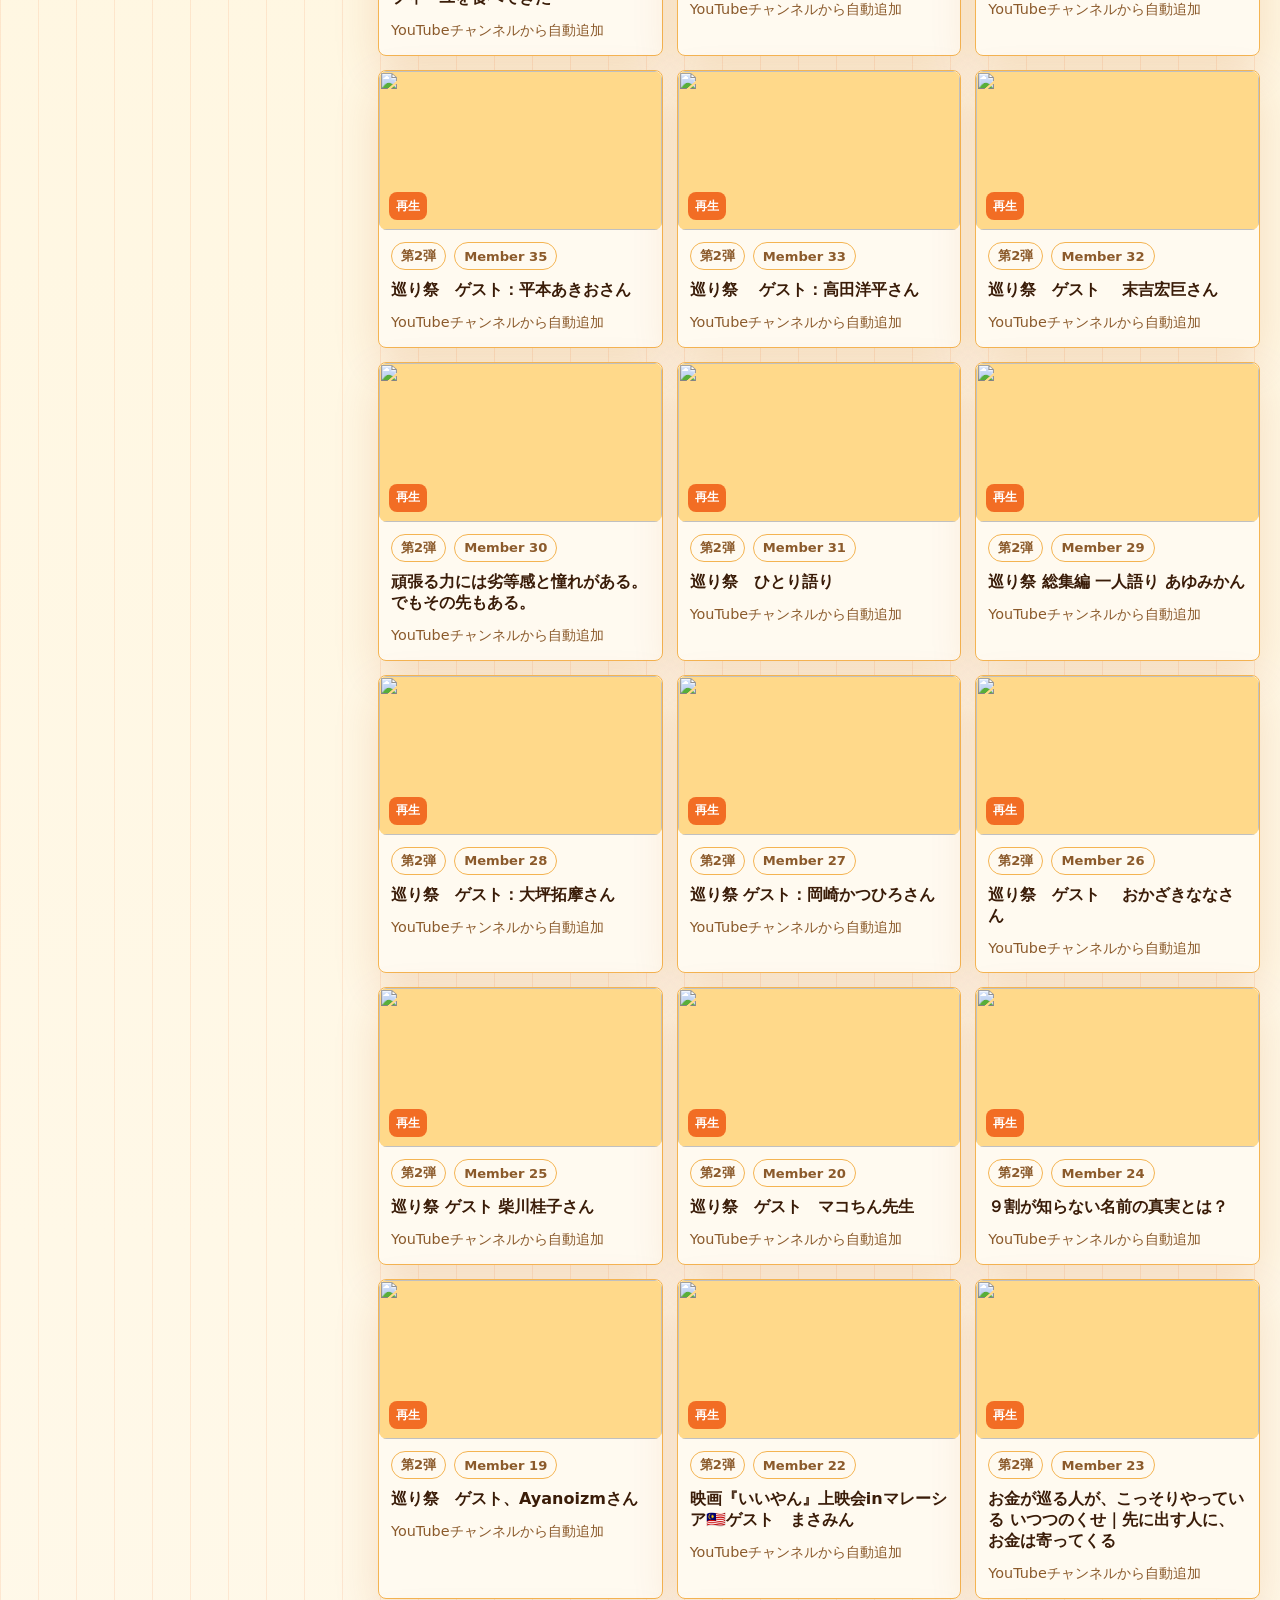
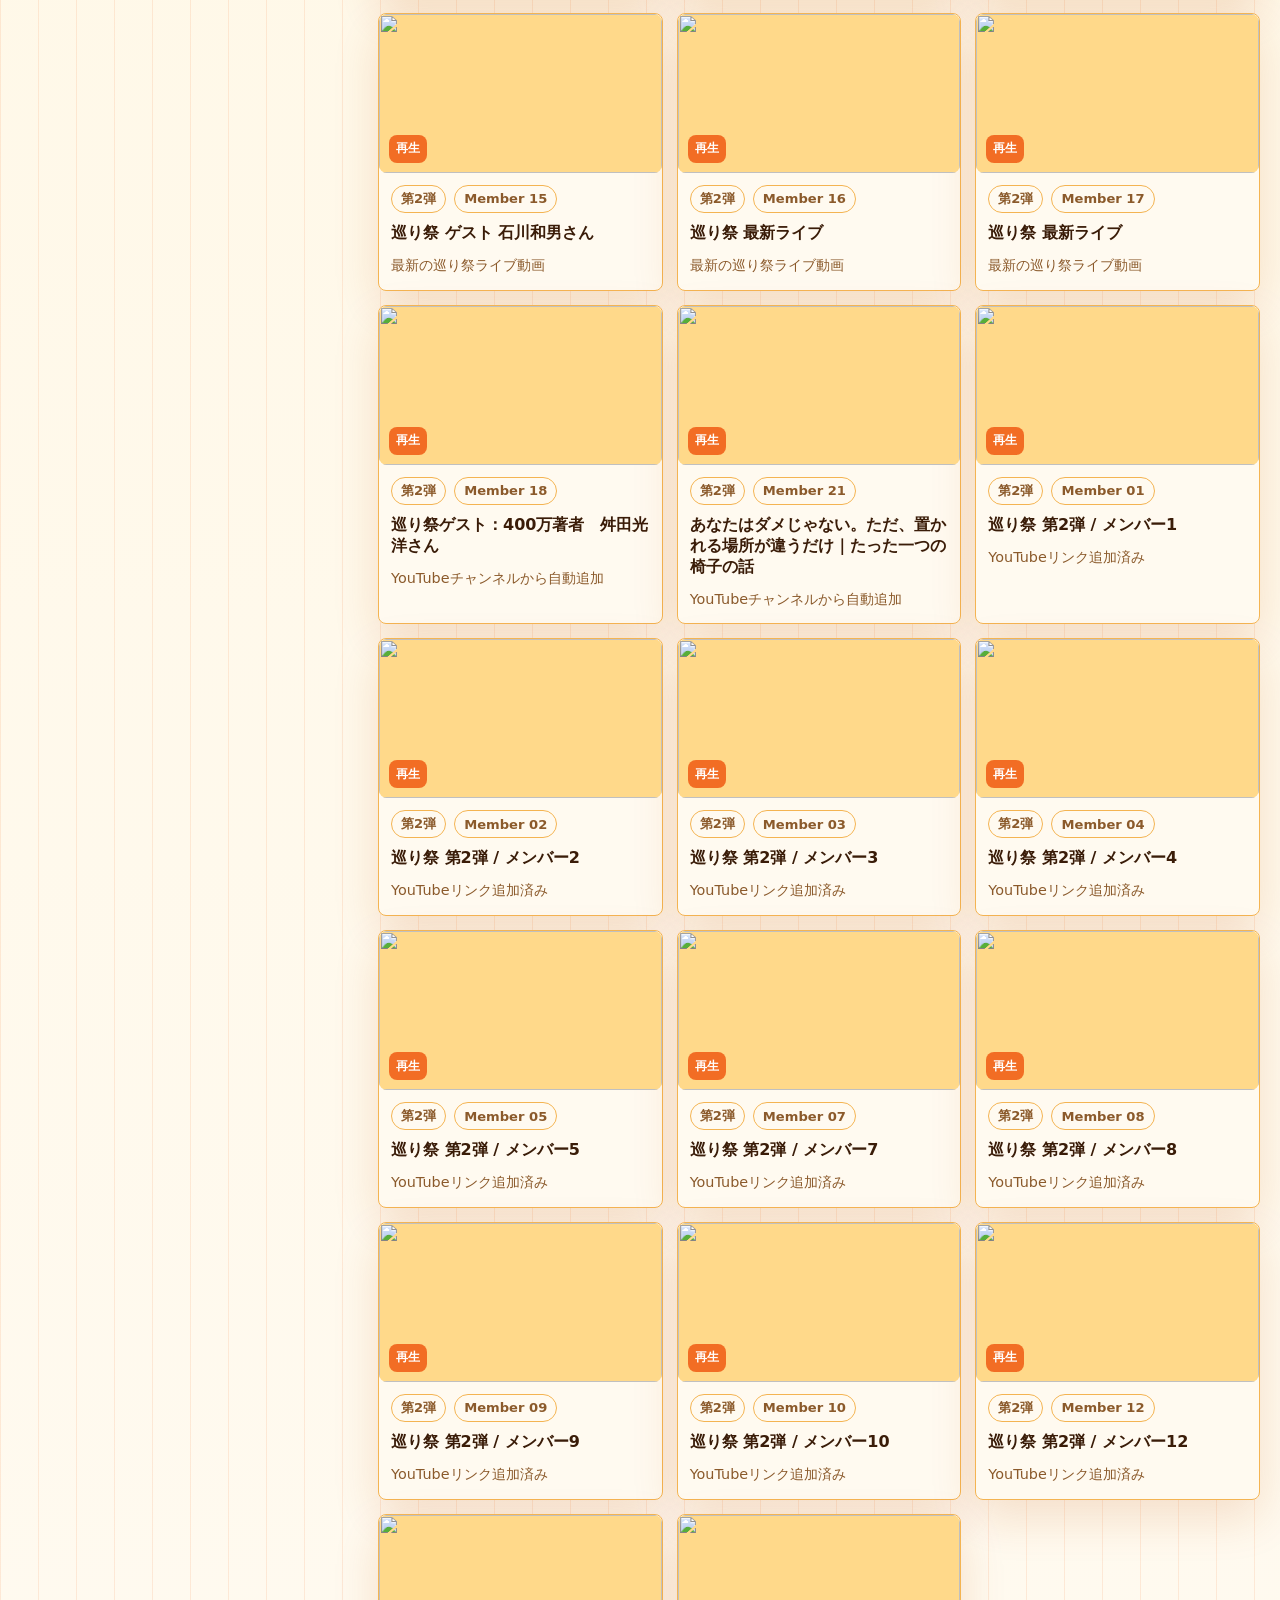
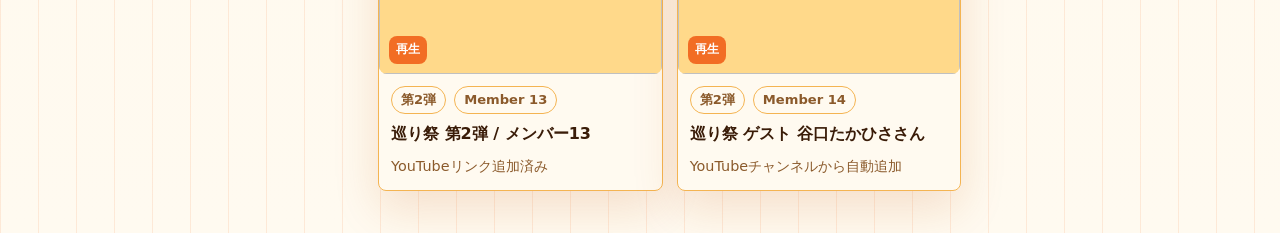
==== commit 9b5d70eb: "Auto add latest YouTube videos" ====
--- a/index.html
+++ b/index.html
@@ -1080,6 +1080,33 @@
     "youtubeUrl": "https://www.youtube.com/watch?v=MeFU5jhl6GI",
     "note": "YouTubeチャンネルから自動追加",
     "date": "2026-11-22"
+  },
+  {
+    "member": "98",
+    "name": "メンバー98",
+    "series": "第2弾",
+    "title": "なぜ毎日がつまらなく感じるのか?心が明るくなる5つの小さな習慣",
+    "youtubeUrl": "https://www.youtube.com/watch?v=lujYV8xcwN8",
+    "note": "YouTubeチャンネルから自動追加",
+    "date": "2026-11-23"
+  },
+  {
+    "member": "99",
+    "name": "メンバー99",
+    "series": "第2弾",
+    "title": "マレーシア🇲🇾生活",
+    "youtubeUrl": "https://www.youtube.com/watch?v=mALjT4dezbQ",
+    "note": "YouTubeチャンネルから自動追加",
+    "date": "2026-11-24"
+  },
+  {
+    "member": "100",
+    "name": "メンバー100",
+    "series": "第2弾",
+    "title": "「やる気が出ない」の正体。無理に動くのをやめた人から心が回復する理由",
+    "youtubeUrl": "https://www.youtube.com/watch?v=w9lYEKU_jSk",
+    "note": "YouTubeチャンネルから自動追加",
+    "date": "2026-11-24"
   }
 ];
 </script>
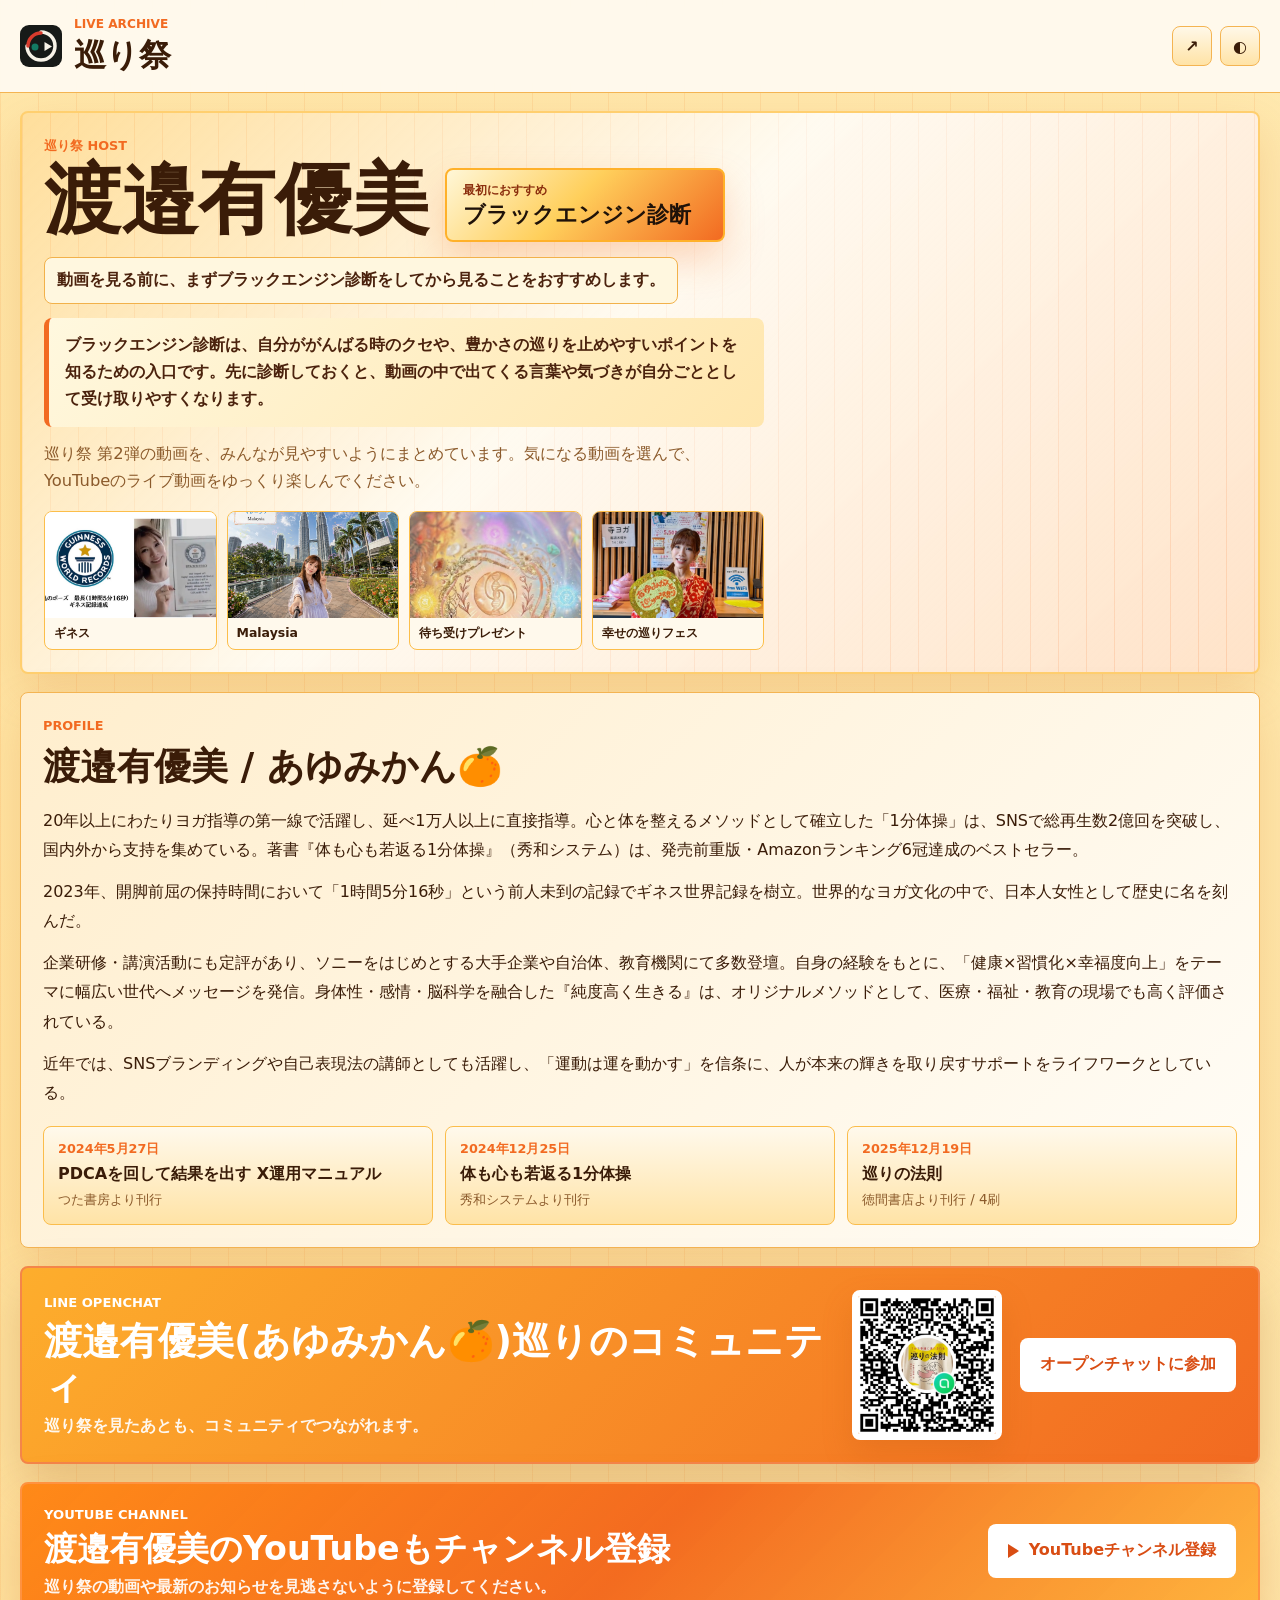
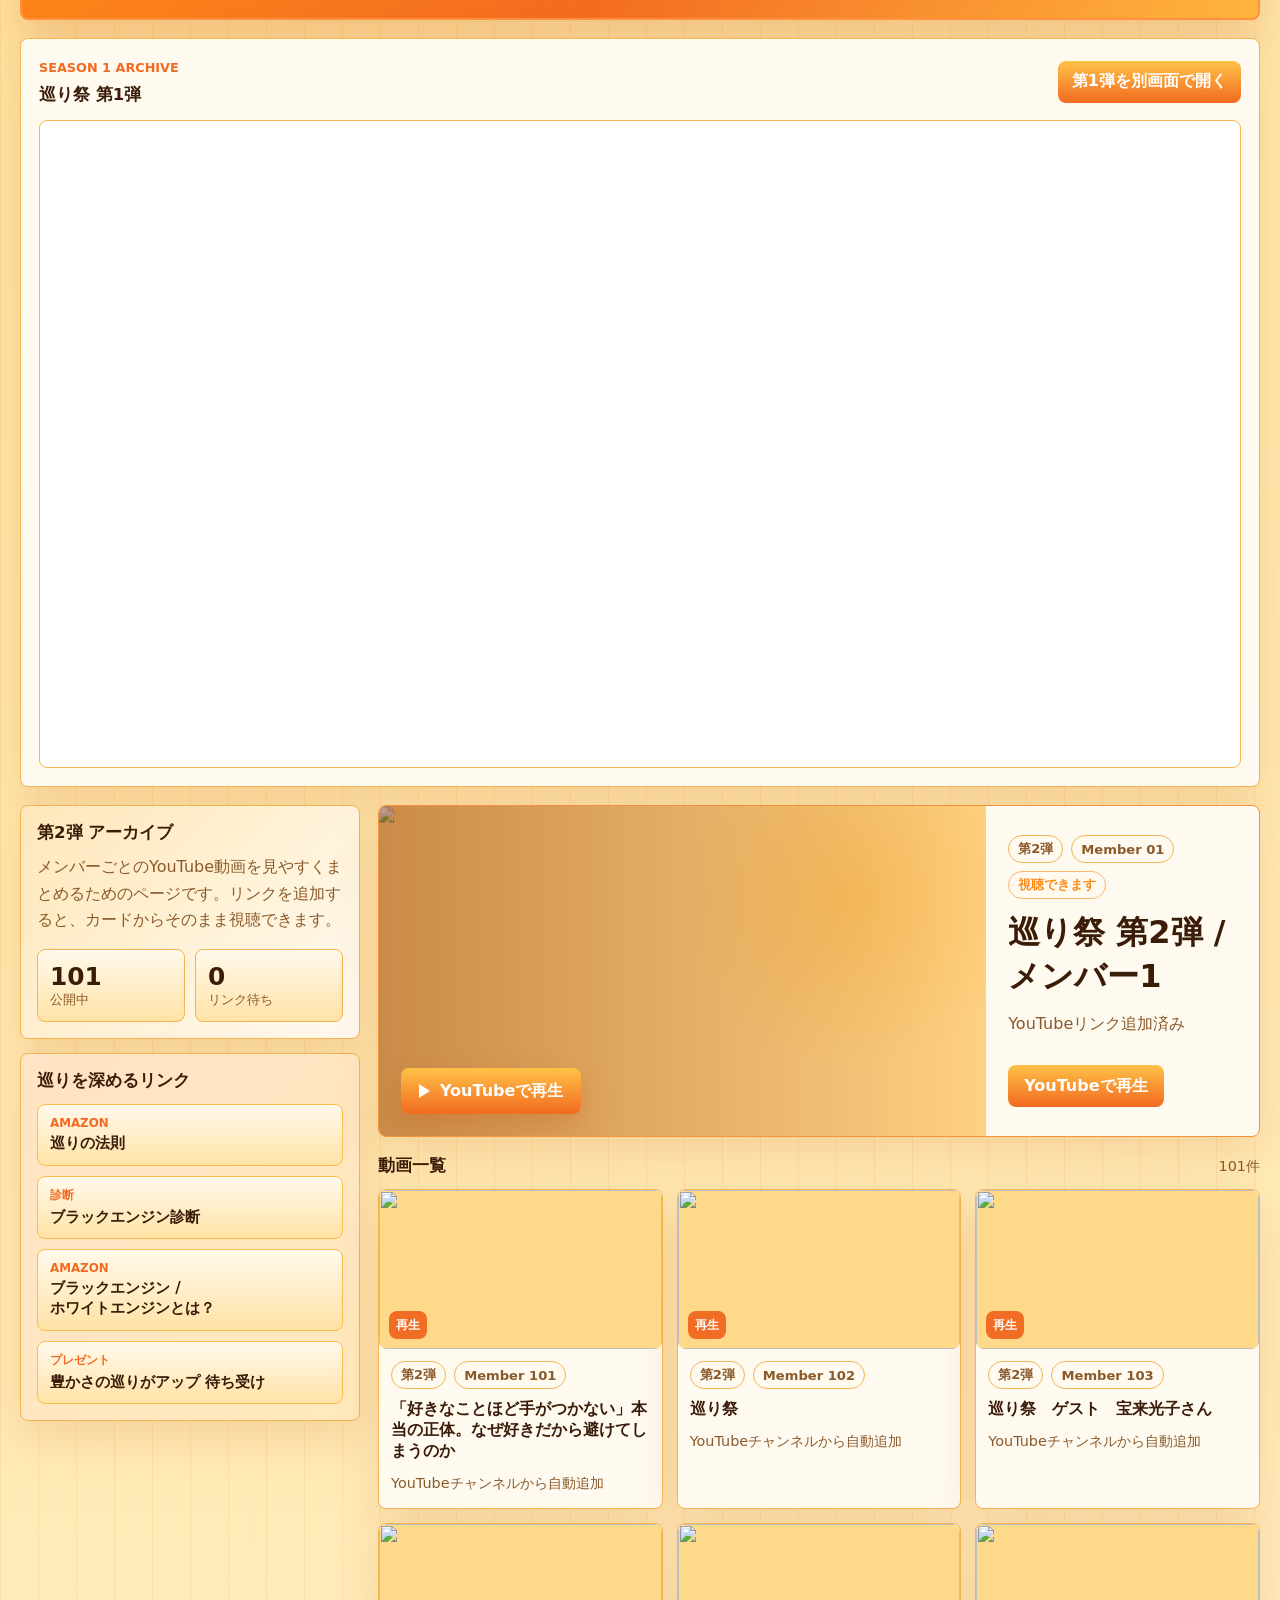
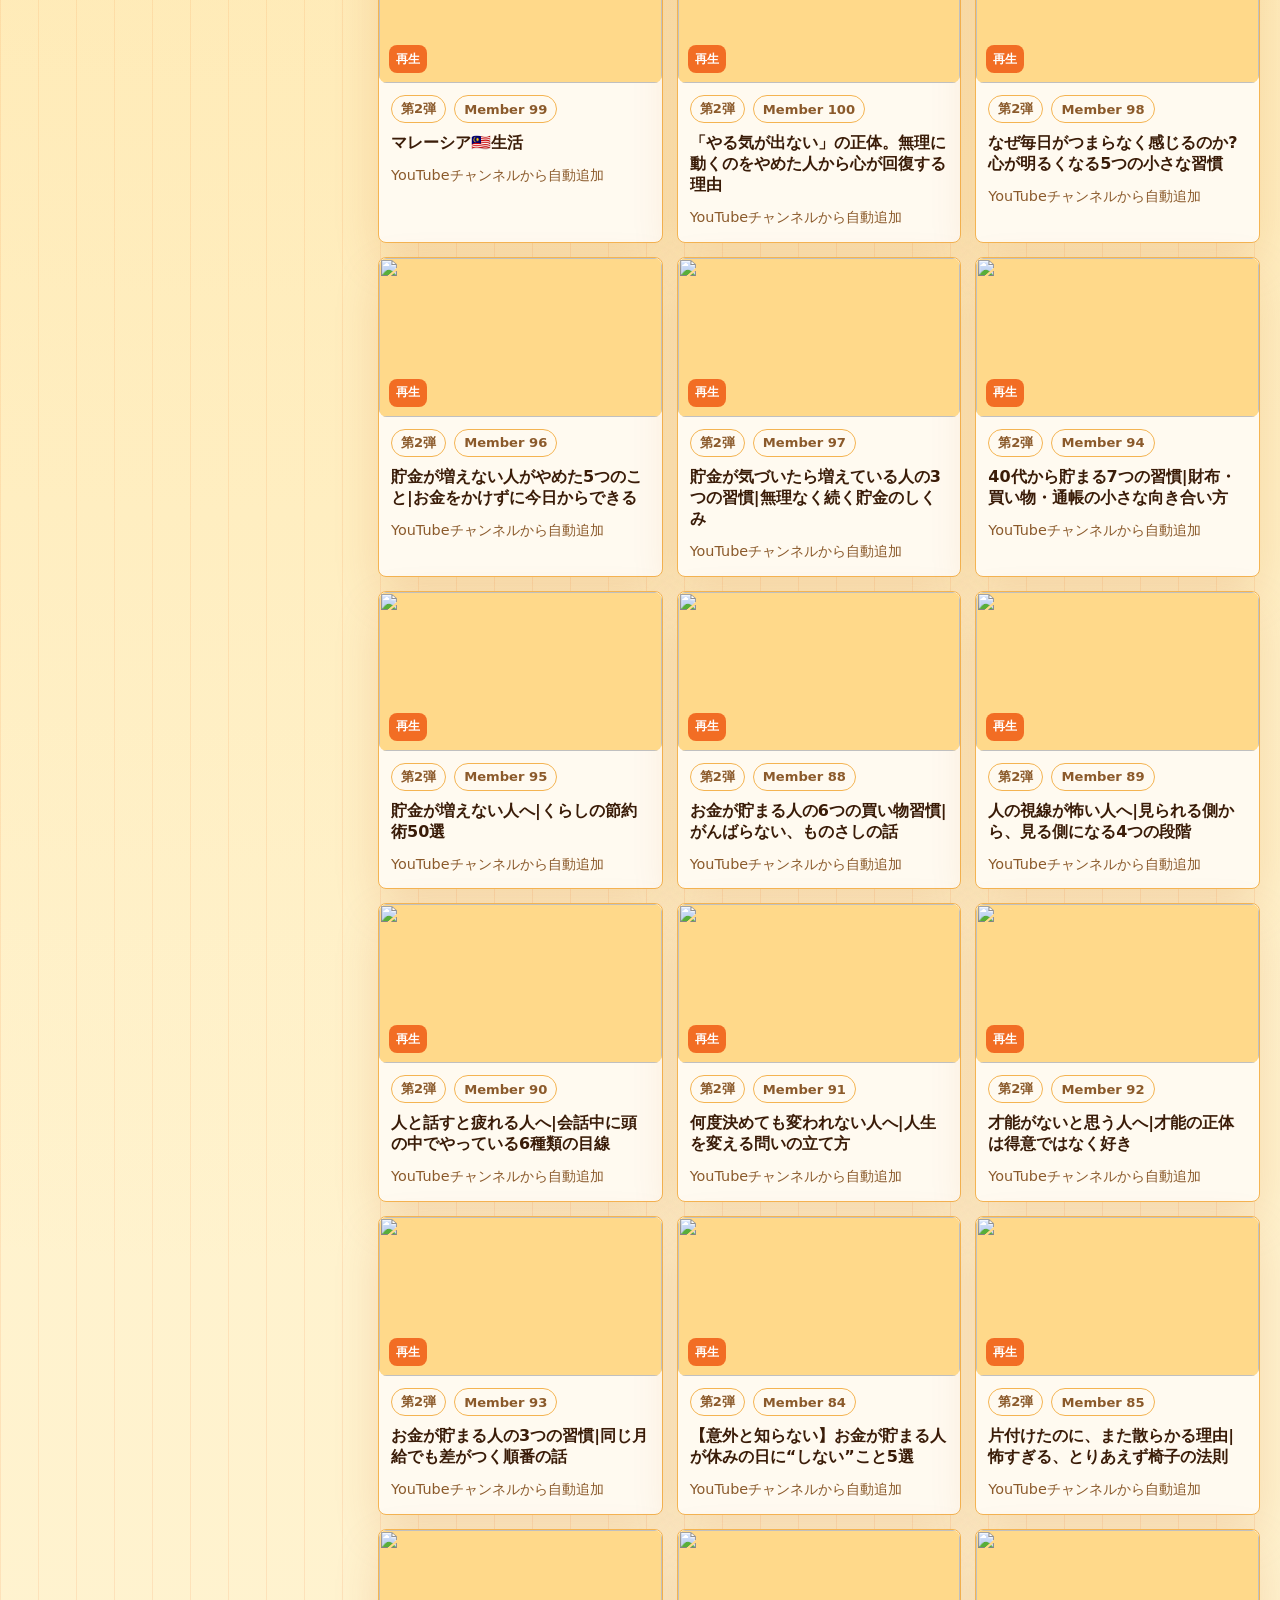
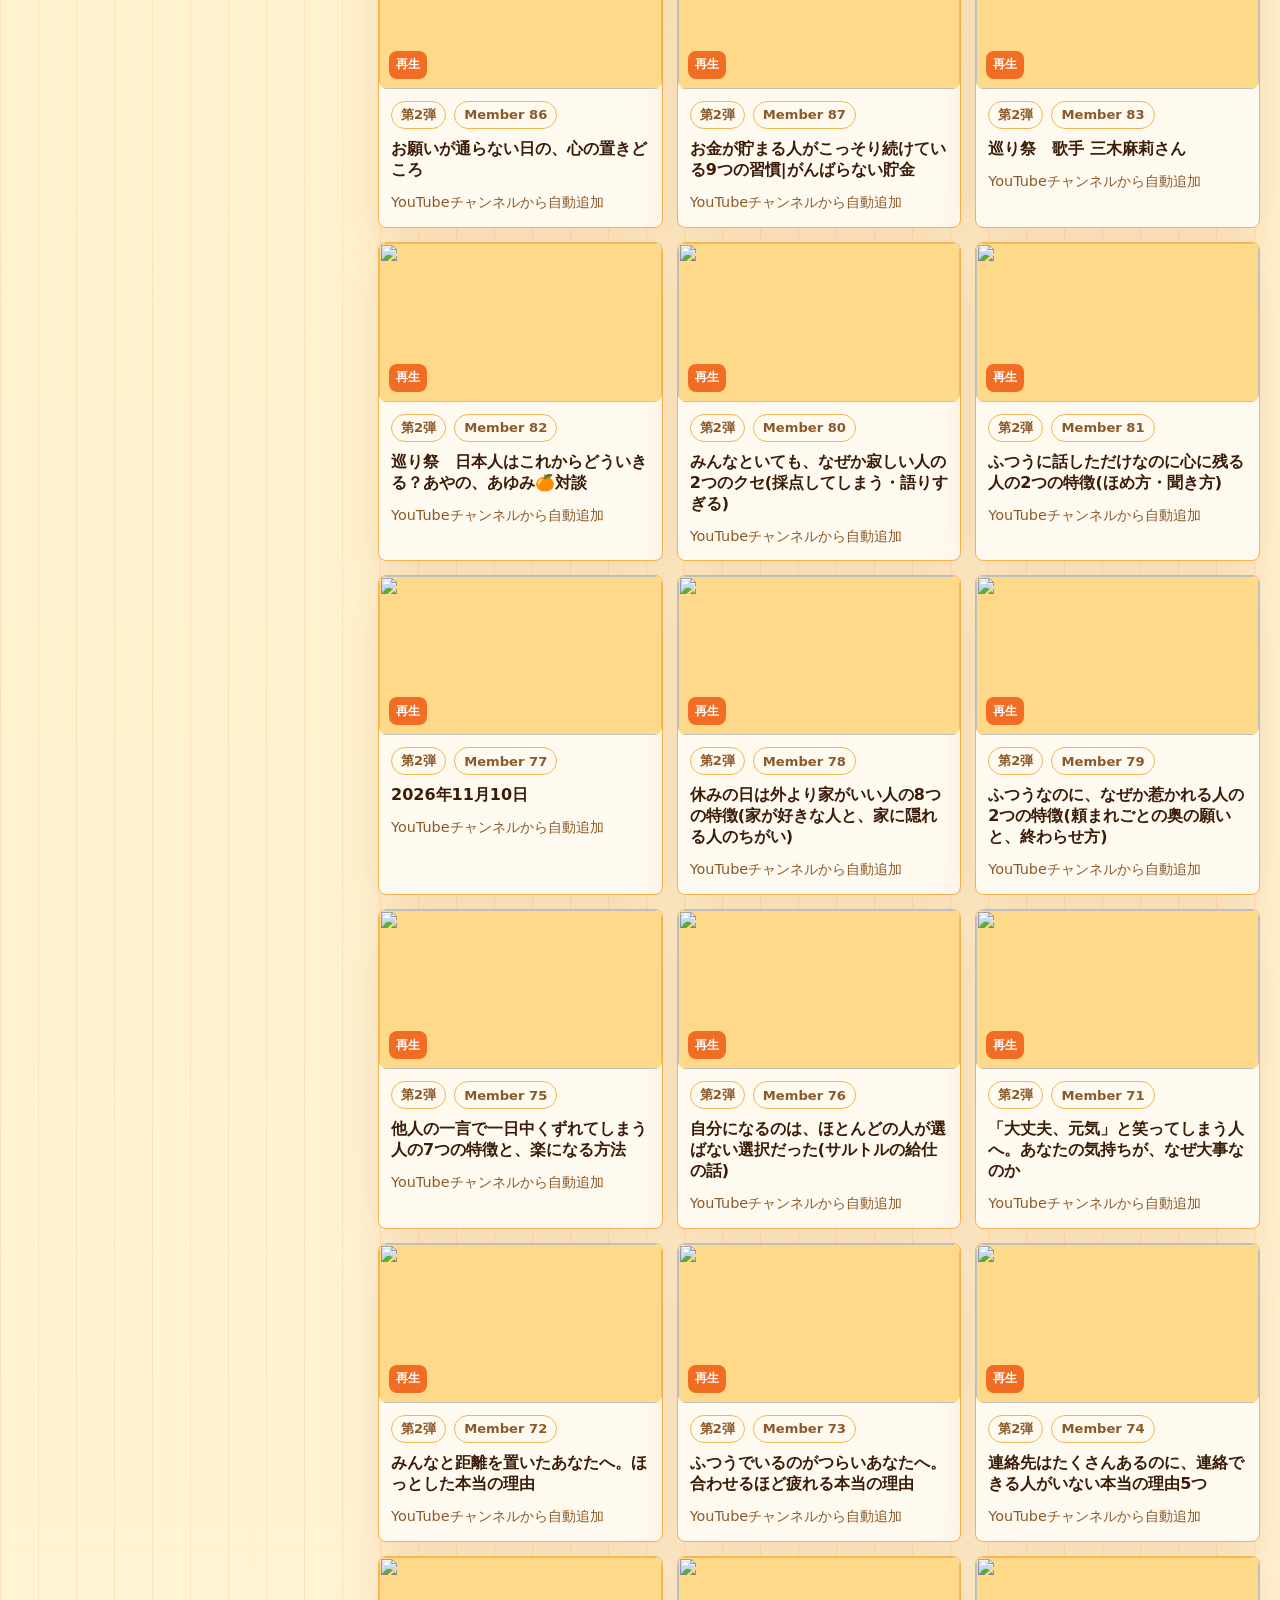
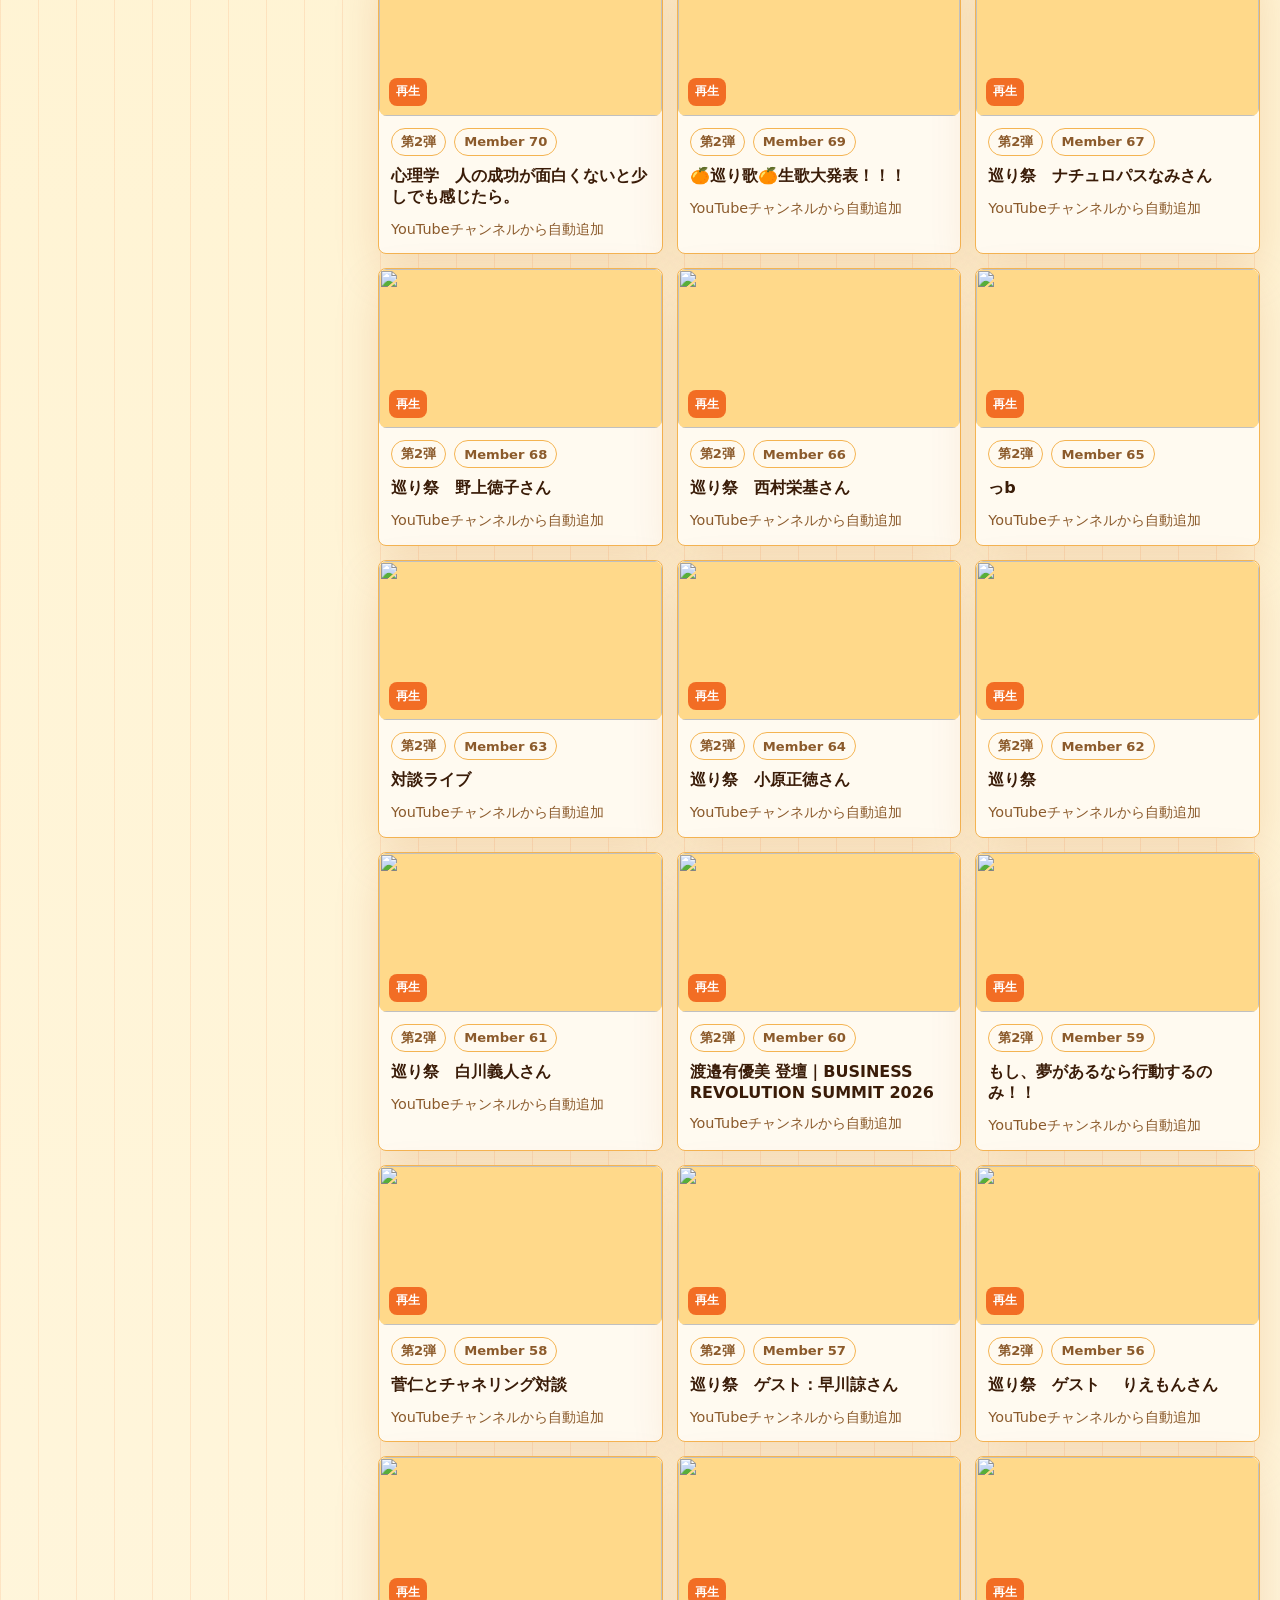
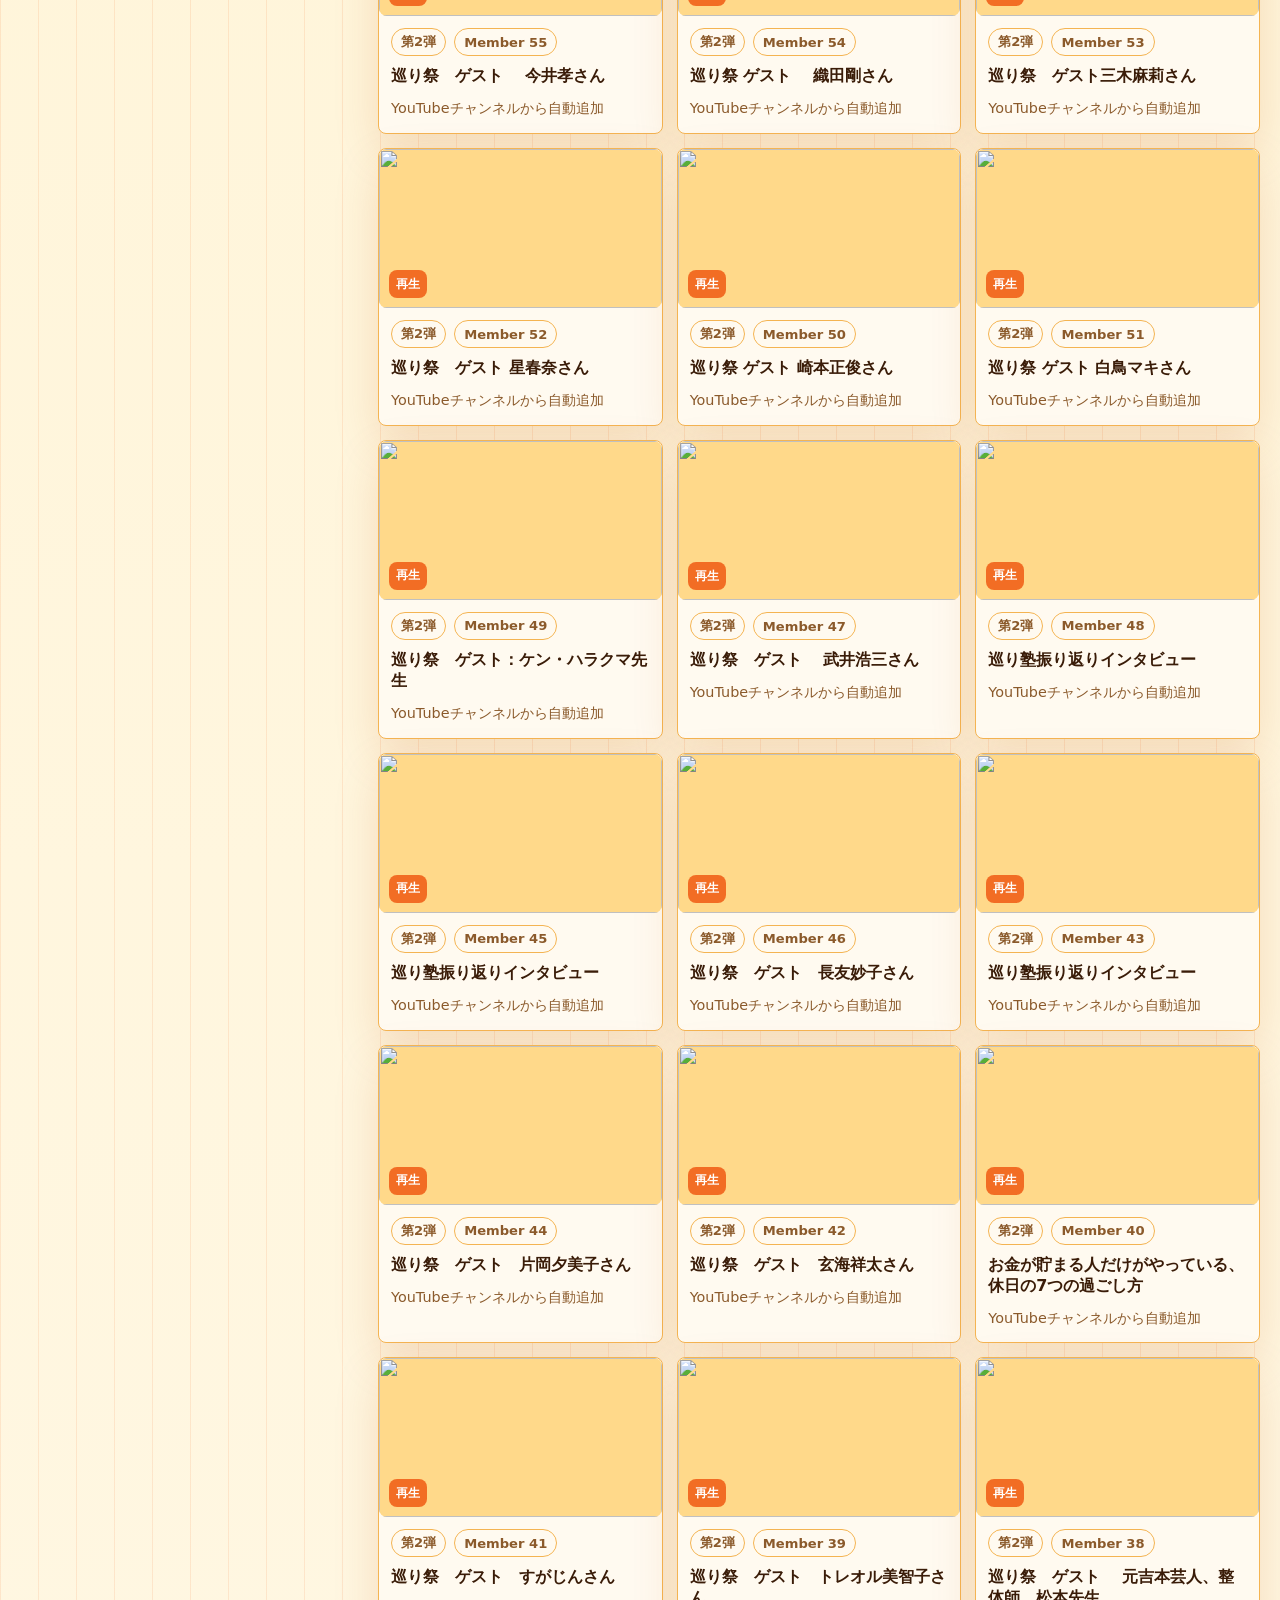
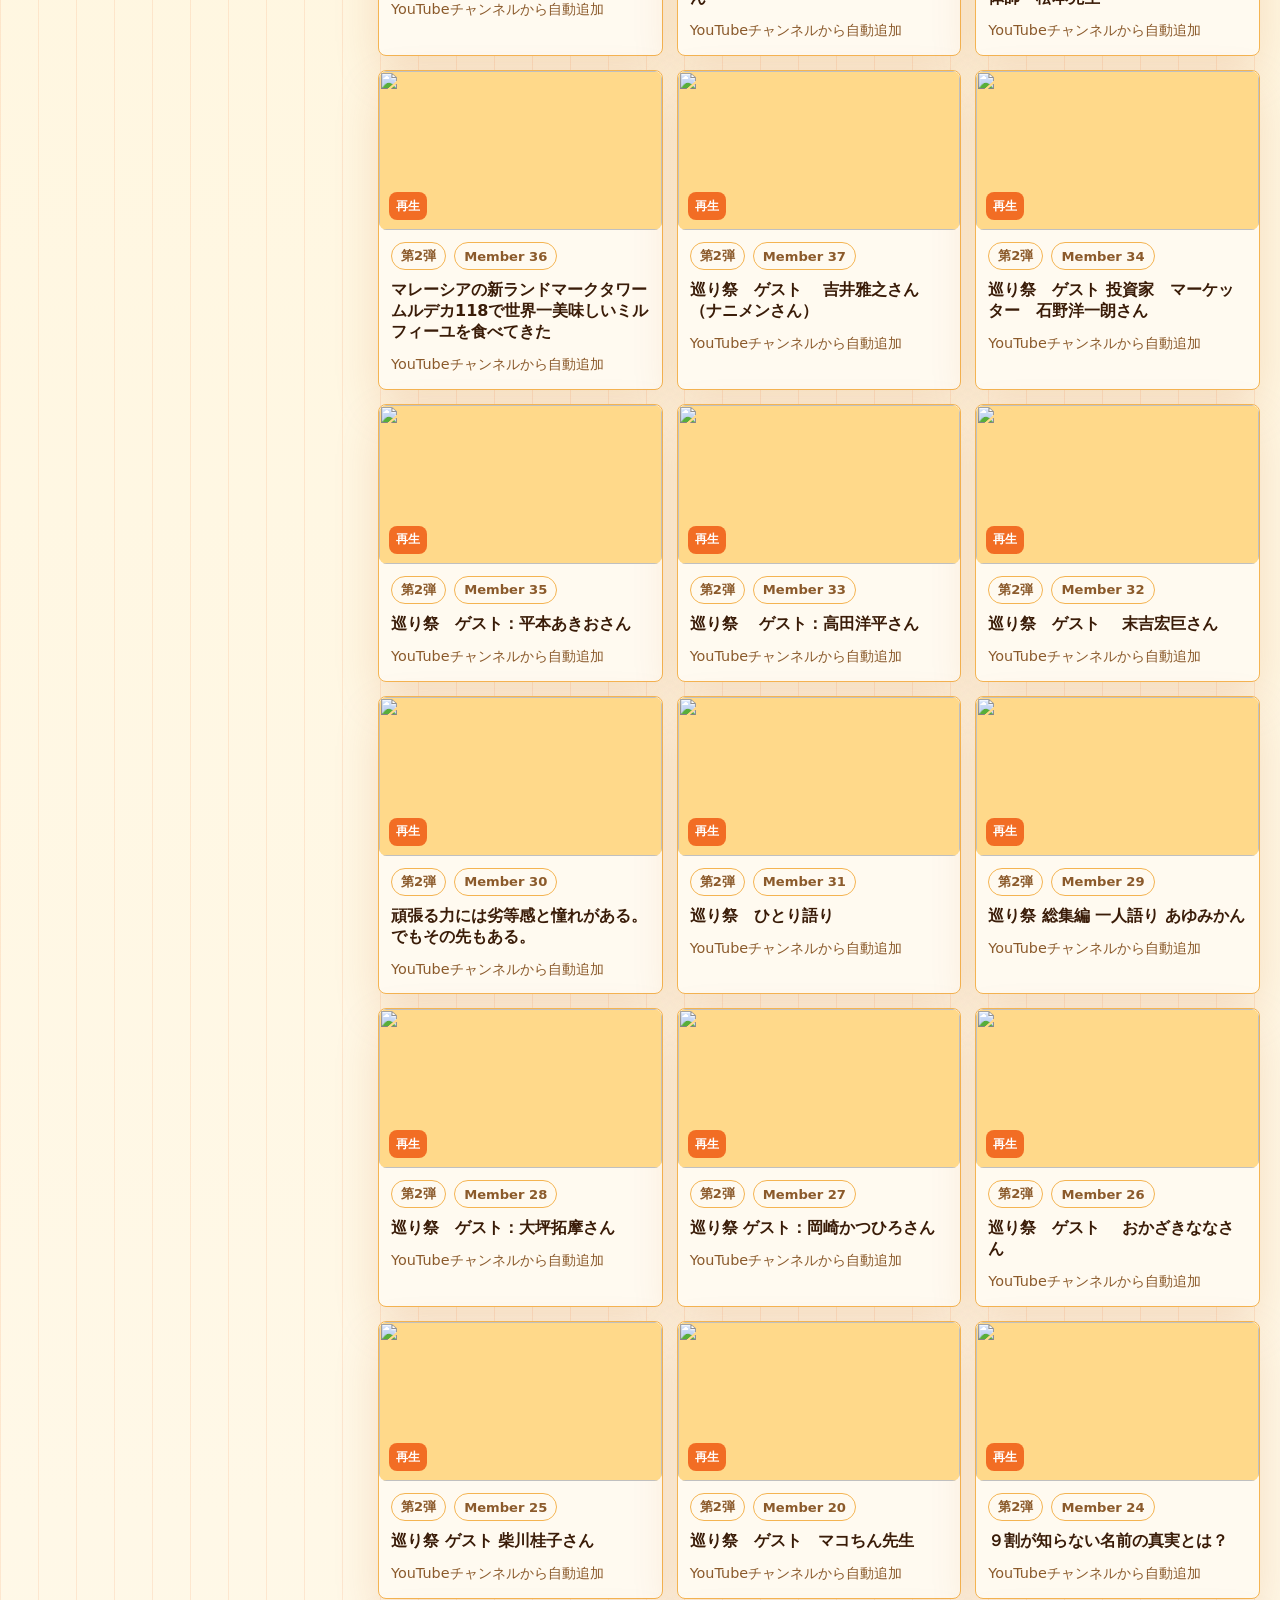
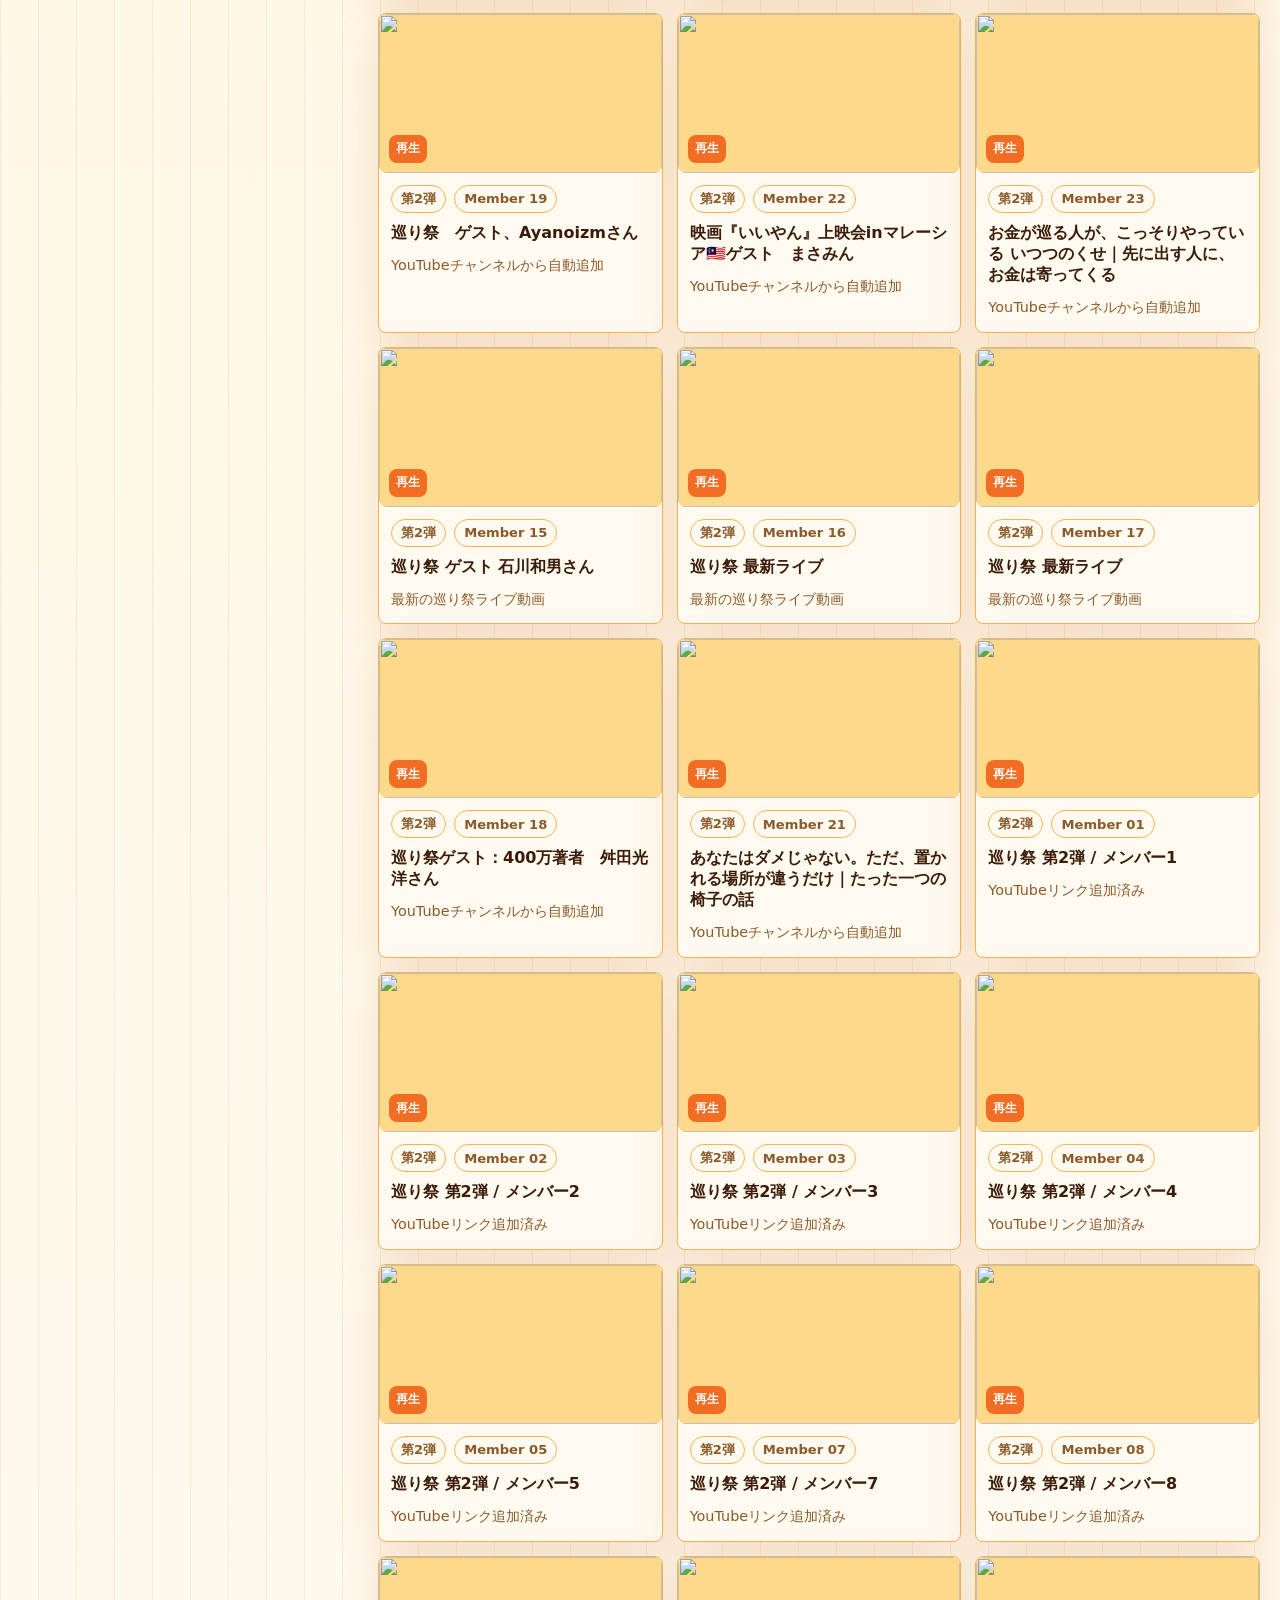
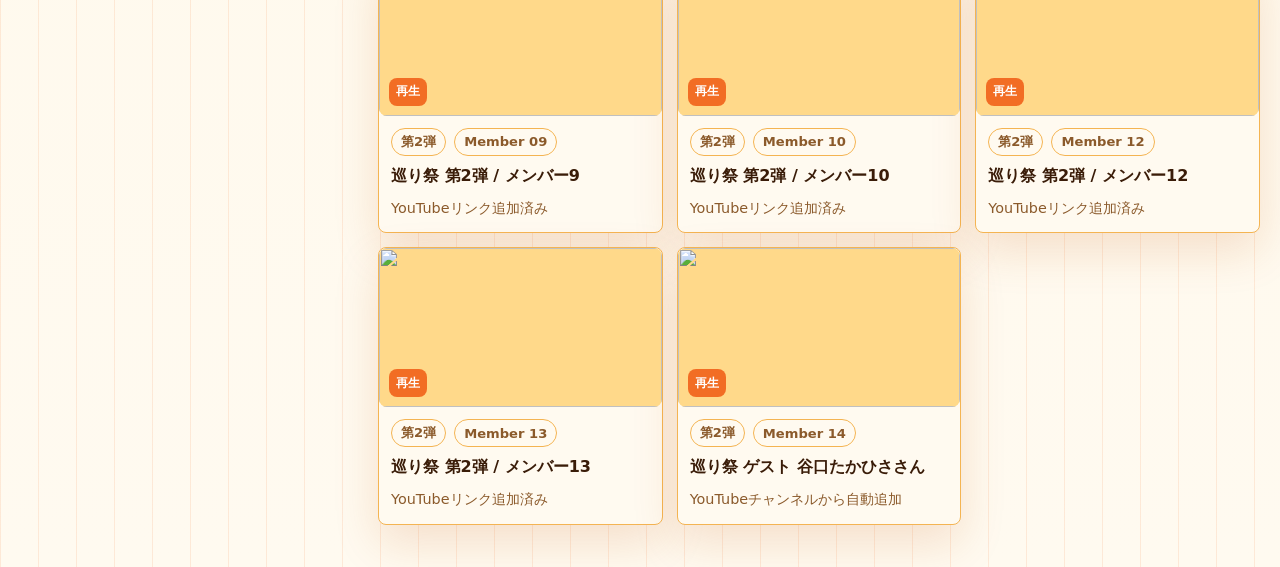
==== commit 817d47da: "Auto add latest YouTube videos" ====
--- a/index.html
+++ b/index.html
@@ -1107,6 +1107,33 @@
     "youtubeUrl": "https://www.youtube.com/watch?v=w9lYEKU_jSk",
     "note": "YouTubeチャンネルから自動追加",
     "date": "2026-11-24"
+  },
+  {
+    "member": "101",
+    "name": "メンバー101",
+    "series": "第2弾",
+    "title": "「好きなことほど手がつかない」本当の正体。なぜ好きだから避けてしまうのか",
+    "youtubeUrl": "https://www.youtube.com/watch?v=MP3kaQWwnL4",
+    "note": "YouTubeチャンネルから自動追加",
+    "date": "2026-11-25"
+  },
+  {
+    "member": "102",
+    "name": "メンバー102",
+    "series": "第2弾",
+    "title": "巡り祭",
+    "youtubeUrl": "https://www.youtube.com/watch?v=Ftqpji8wvQs",
+    "note": "YouTubeチャンネルから自動追加",
+    "date": "2026-11-25"
+  },
+  {
+    "member": "103",
+    "name": "メンバー103",
+    "series": "第2弾",
+    "title": "巡り祭　ゲスト　宝来光子さん",
+    "youtubeUrl": "https://www.youtube.com/watch?v=2oRNKEOuzbc",
+    "note": "YouTubeチャンネルから自動追加",
+    "date": "2026-11-25"
   }
 ];
 </script>
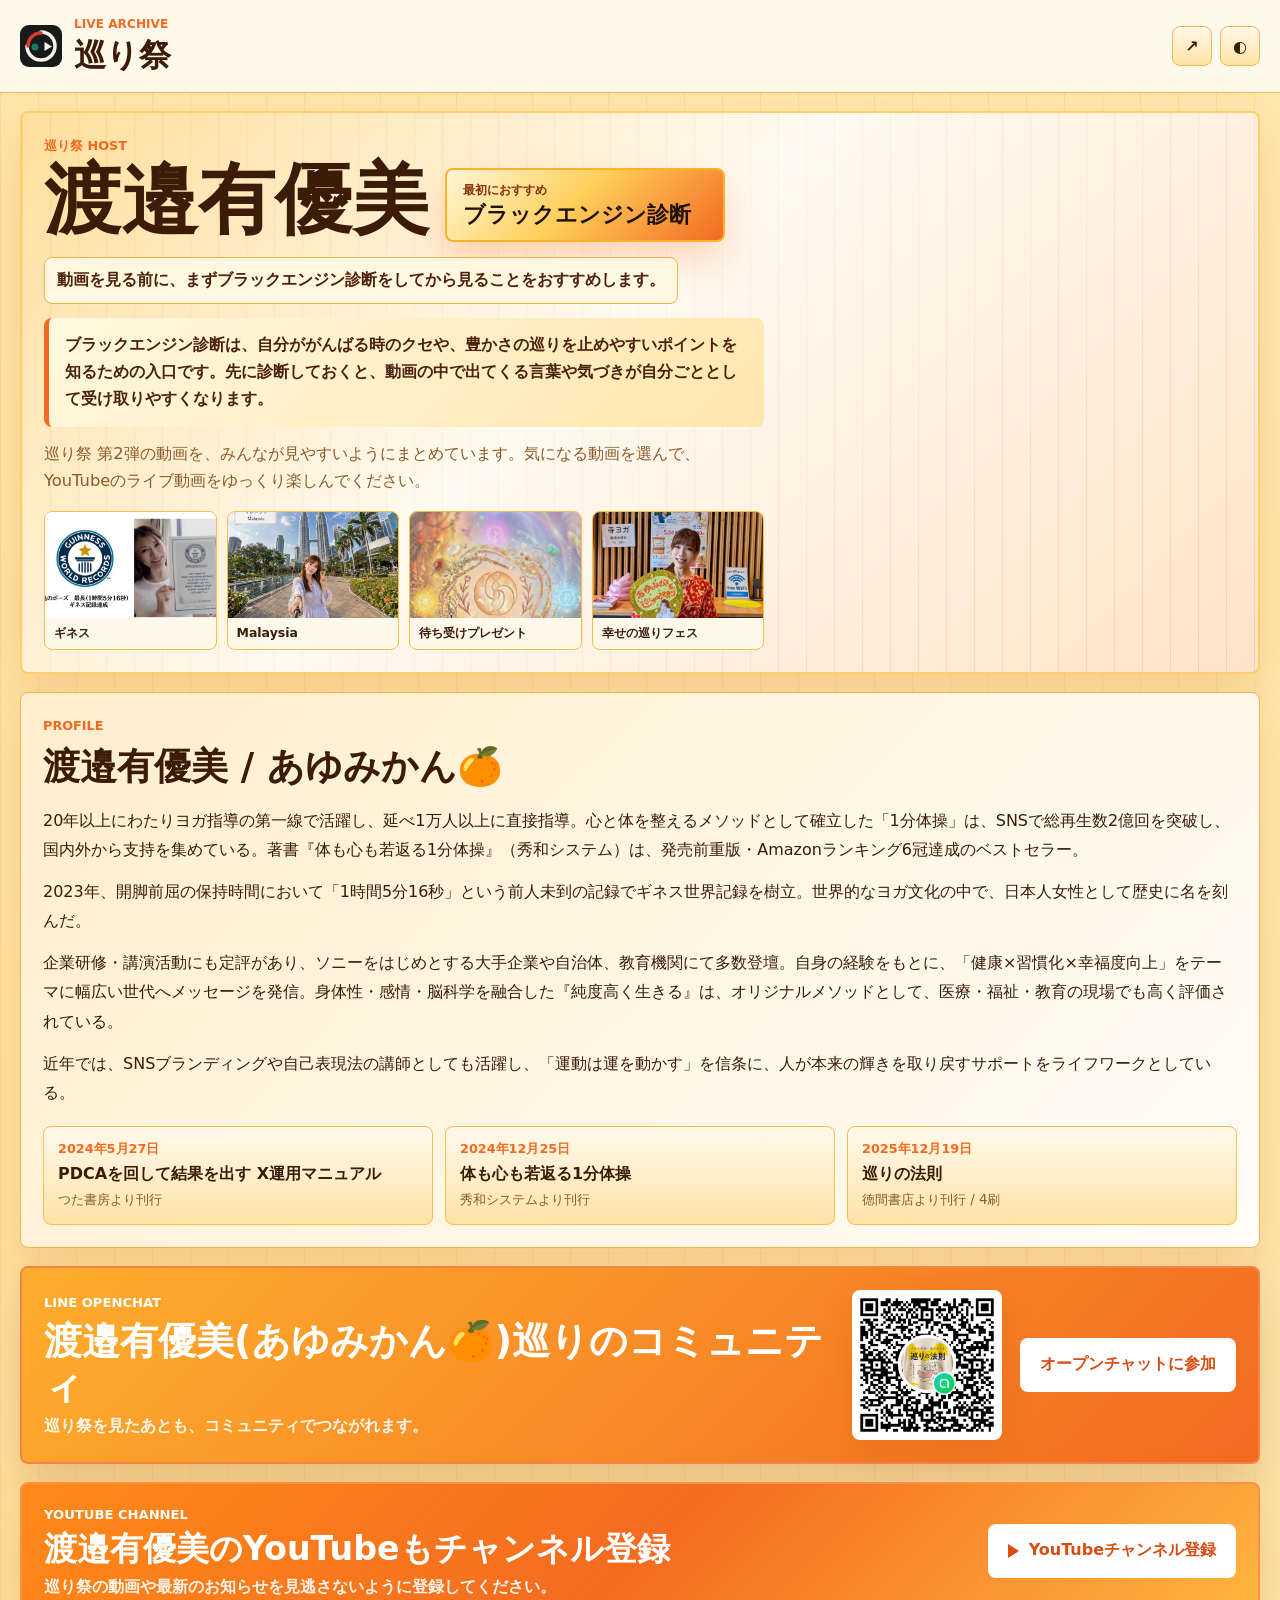
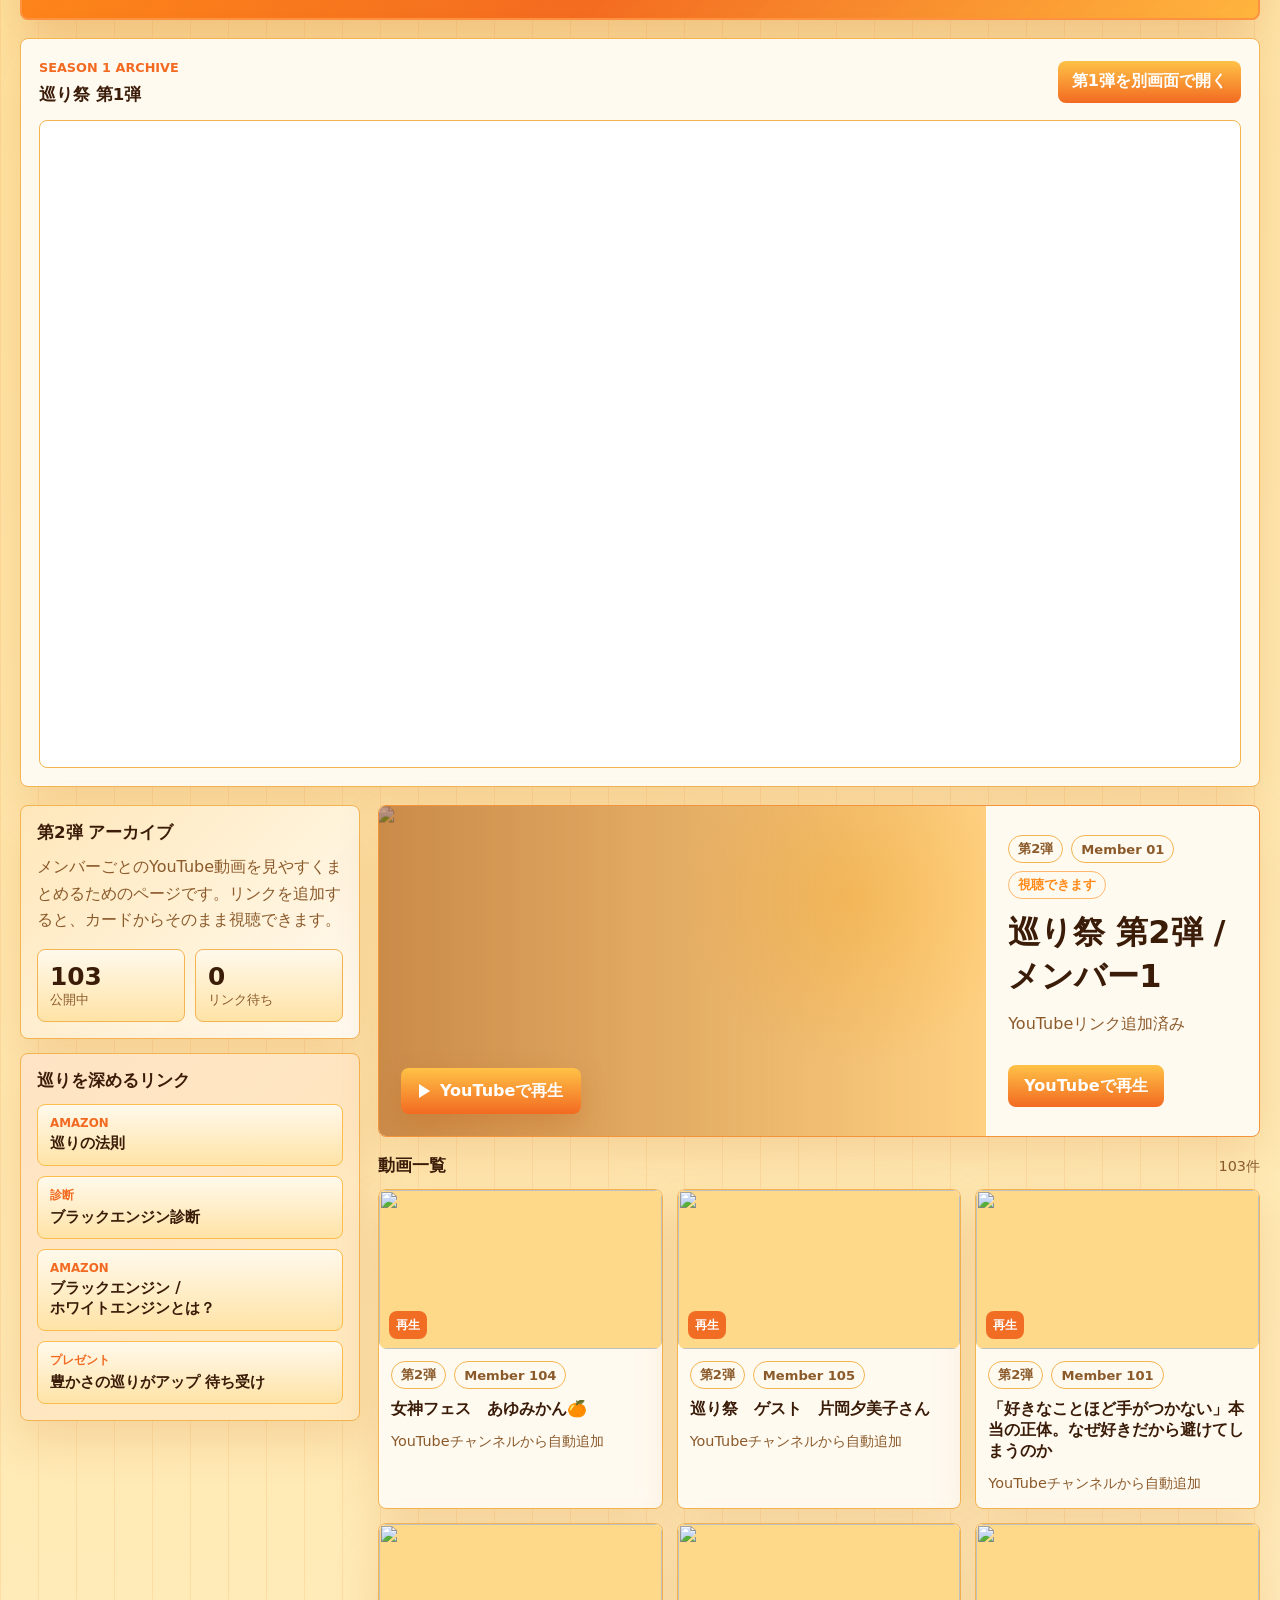
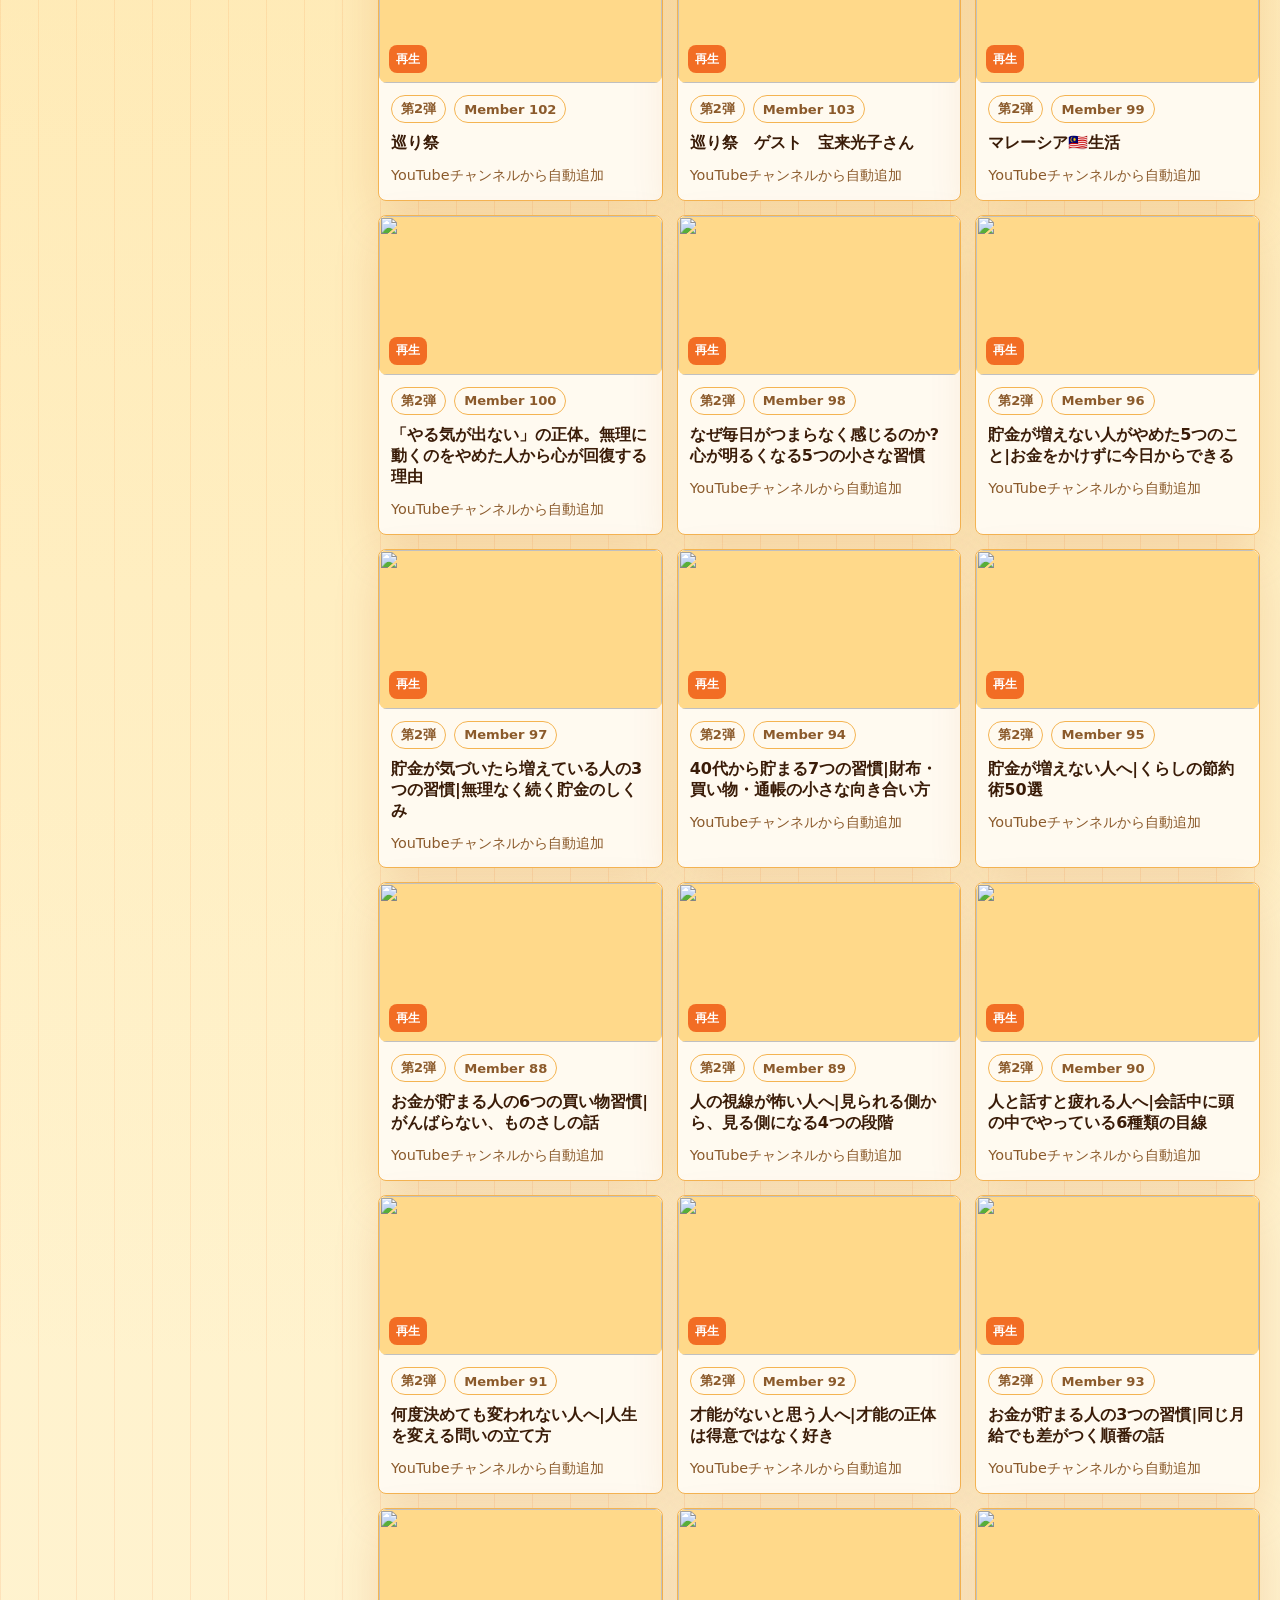
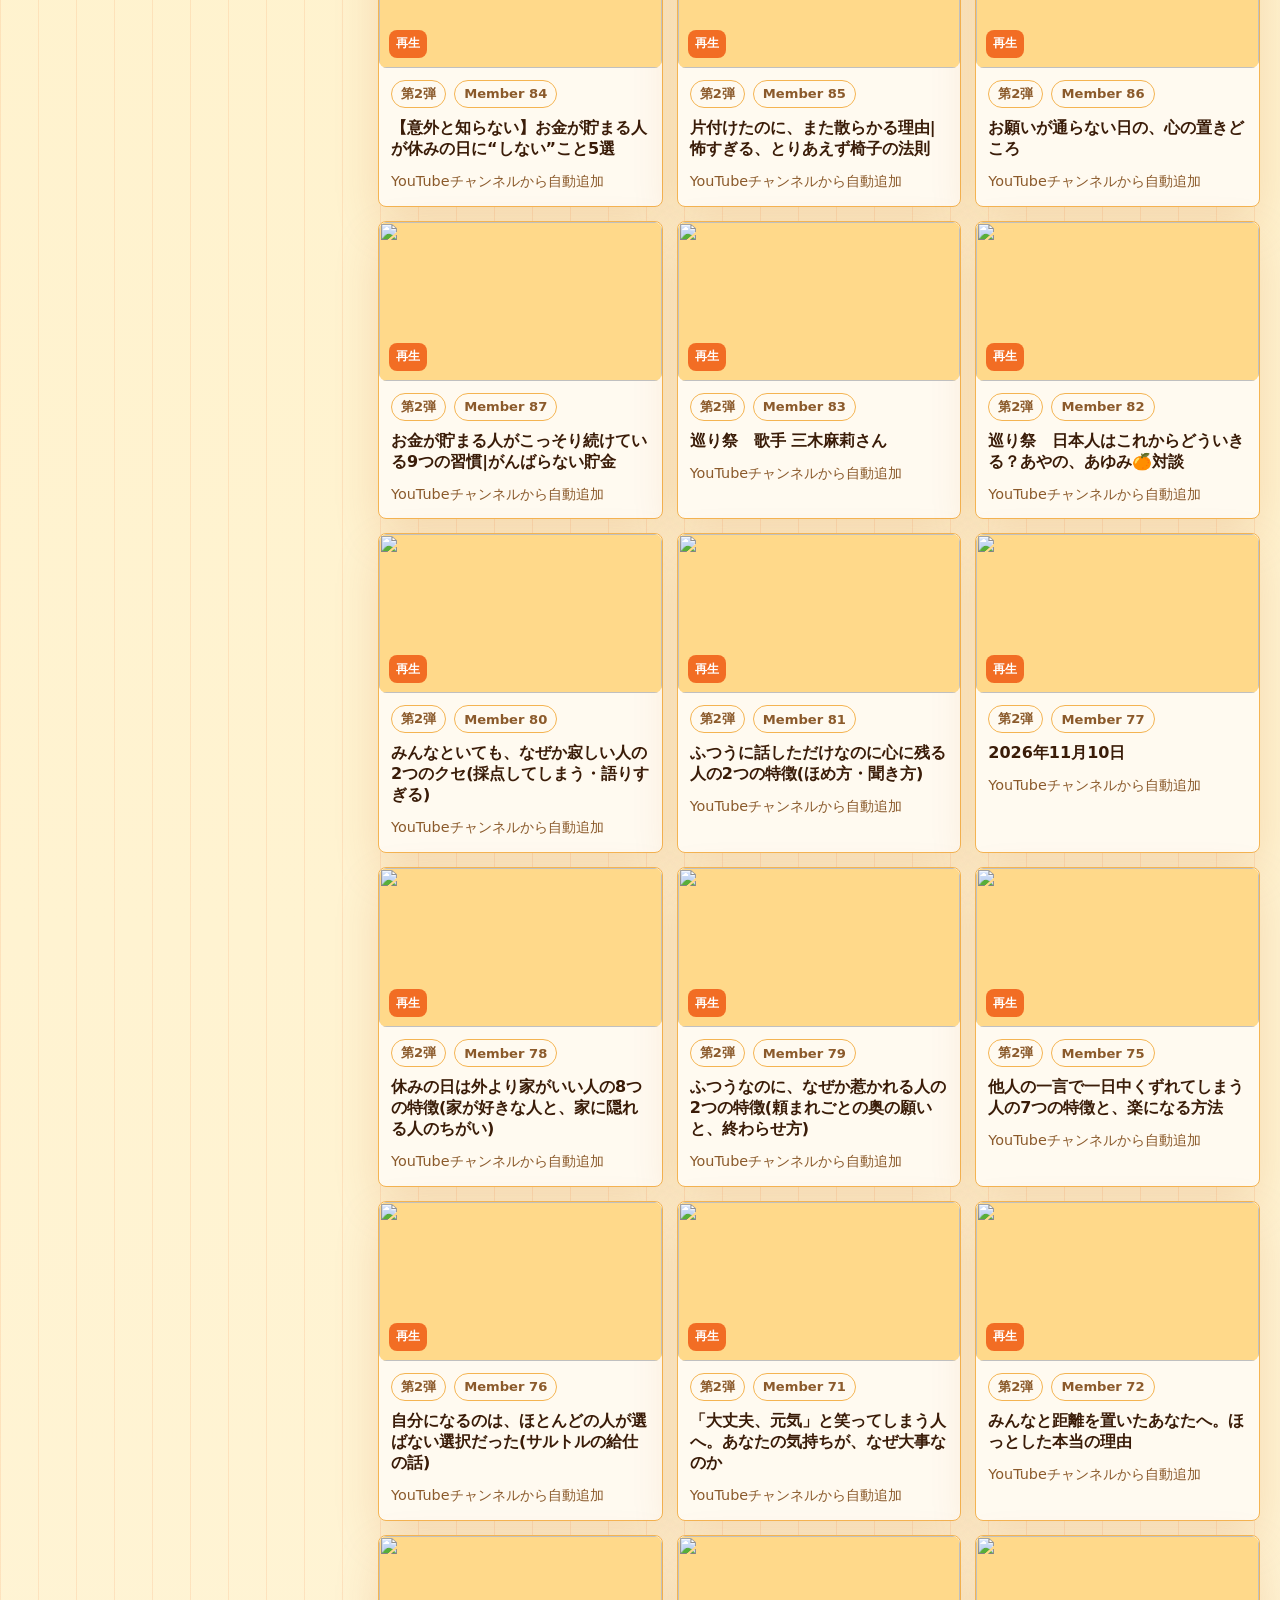
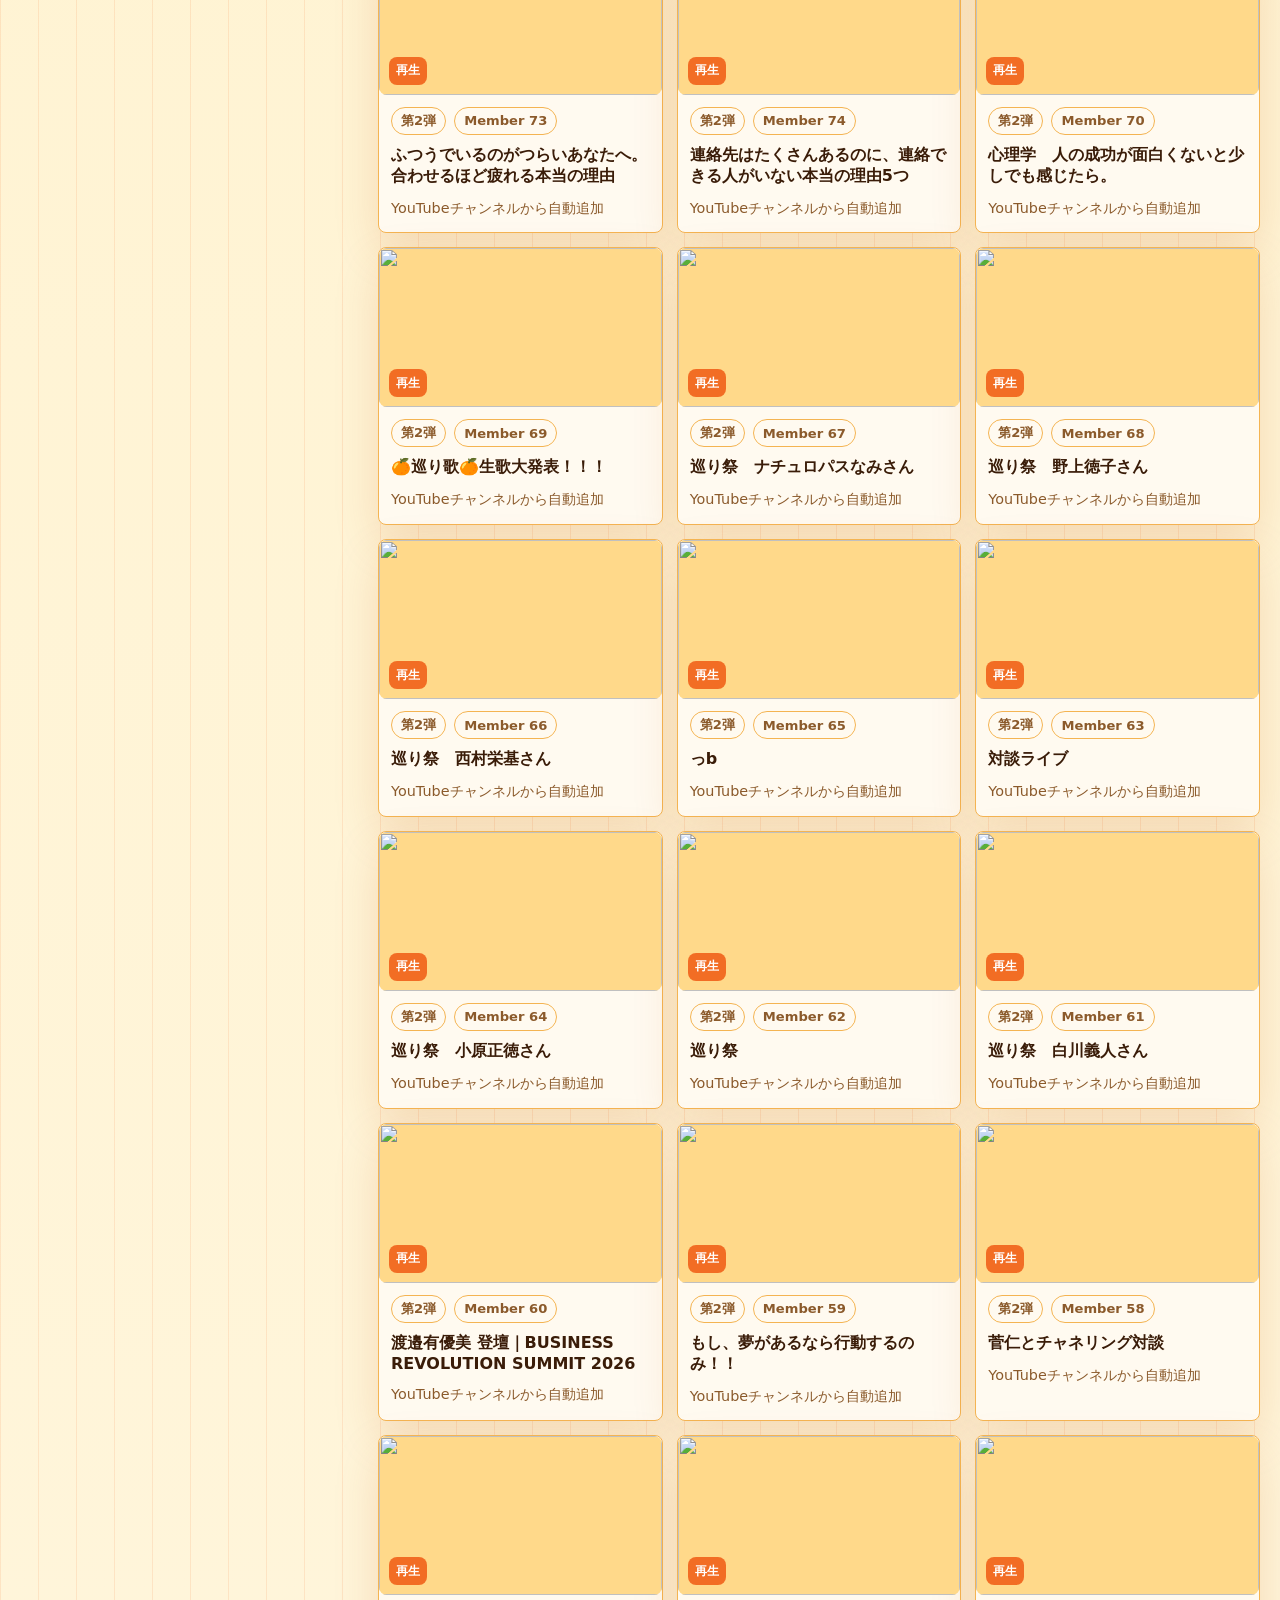
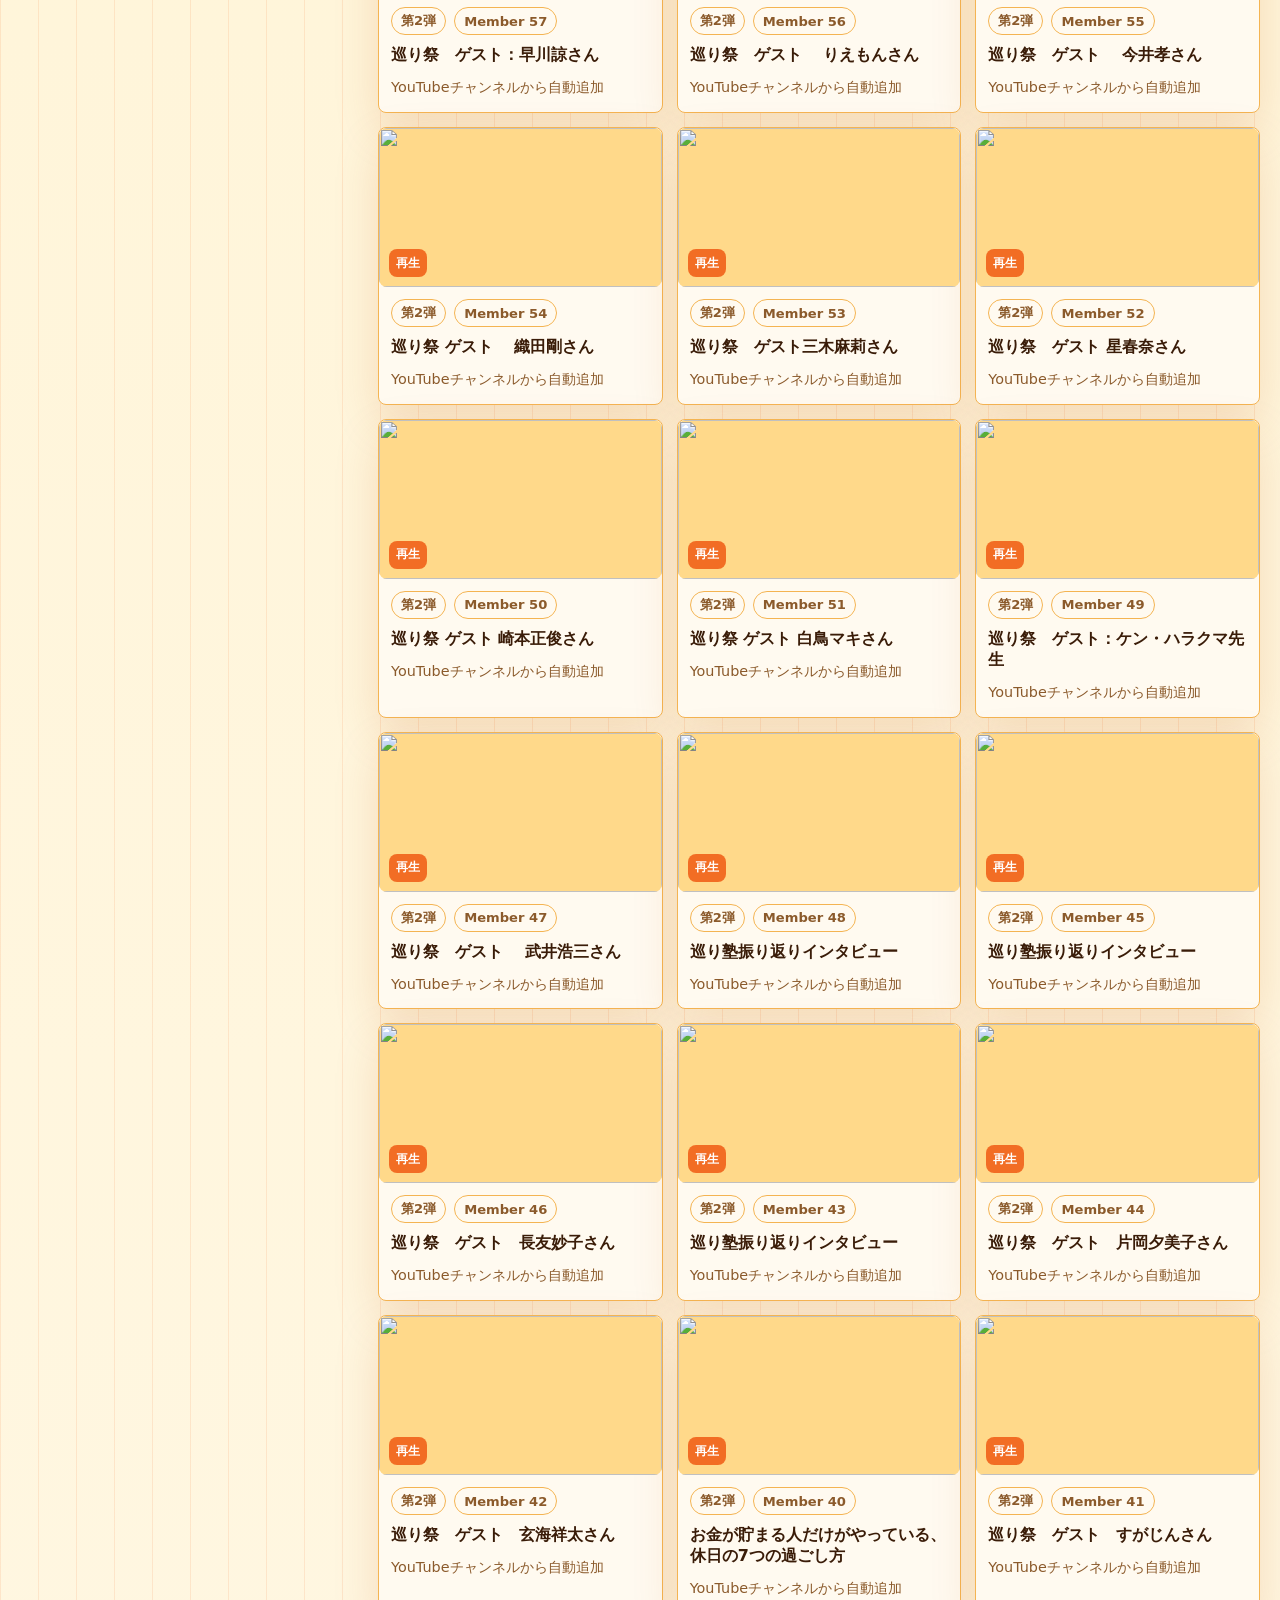
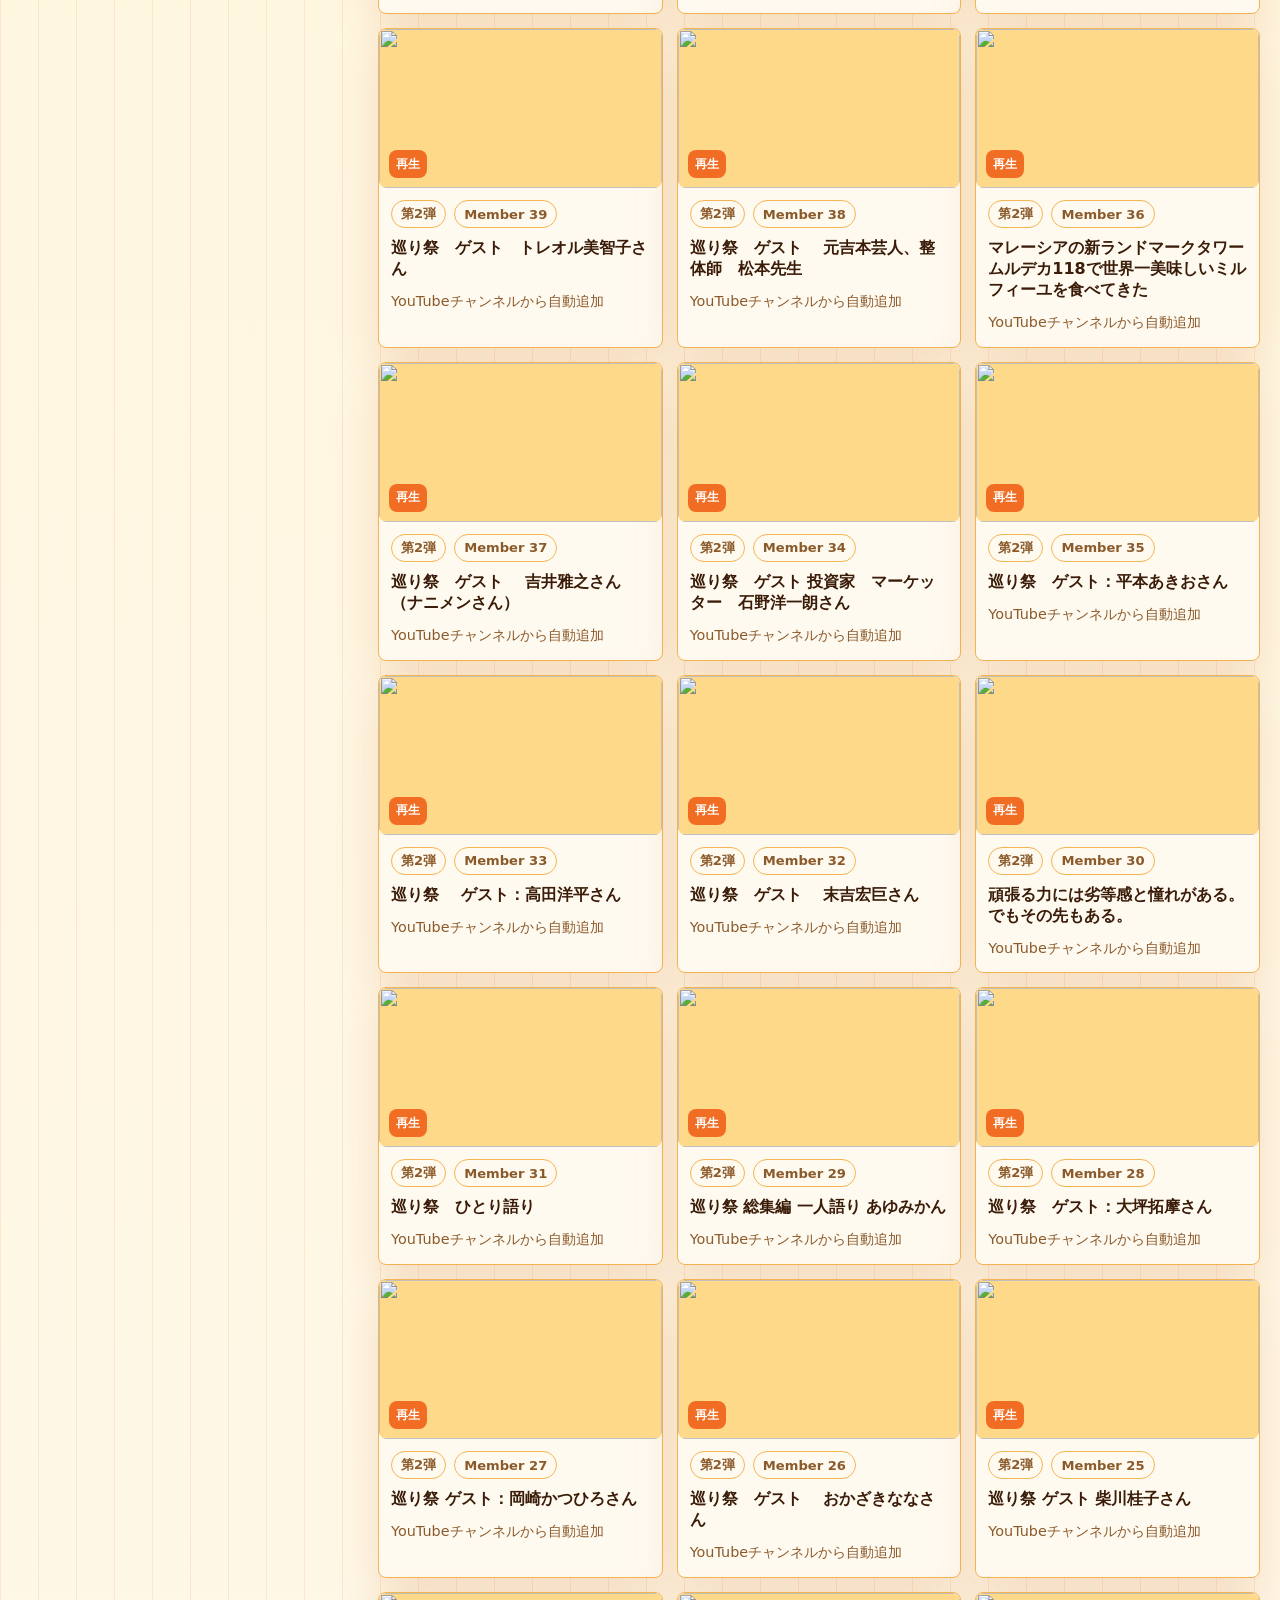
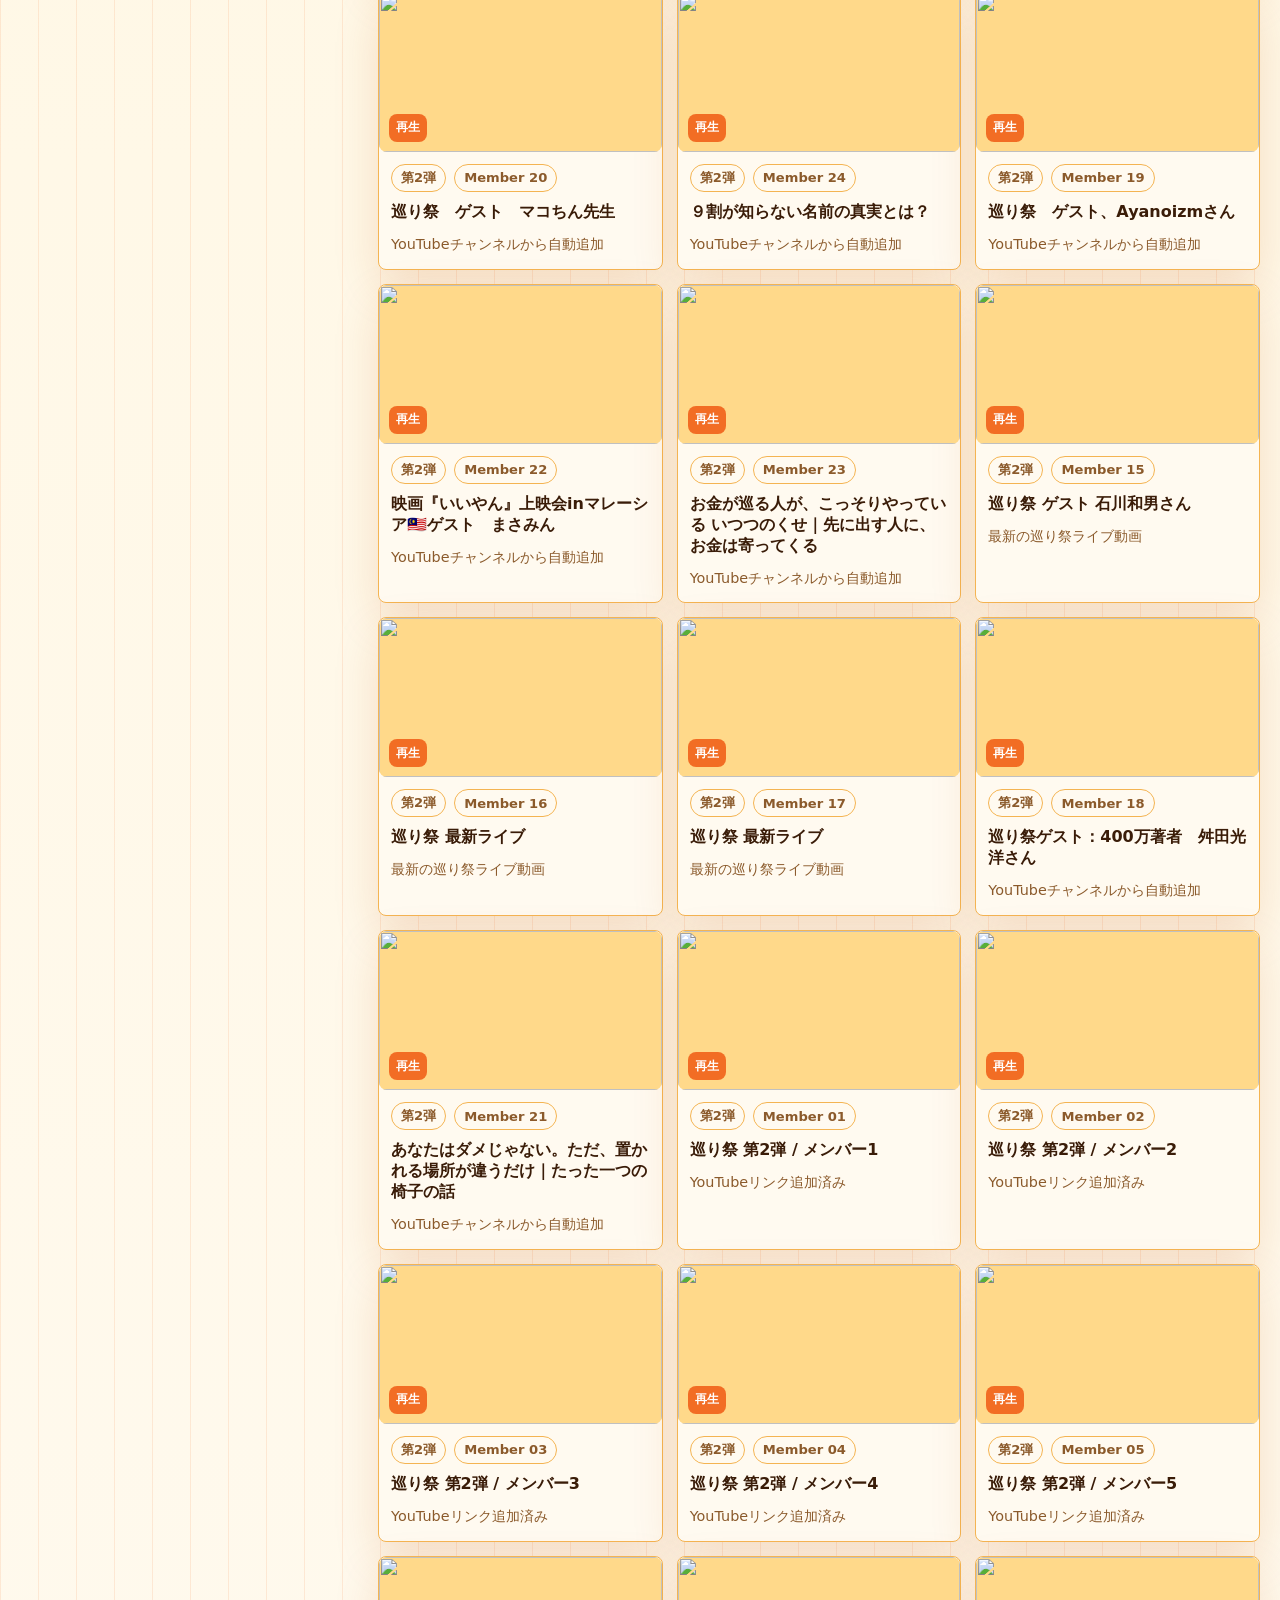
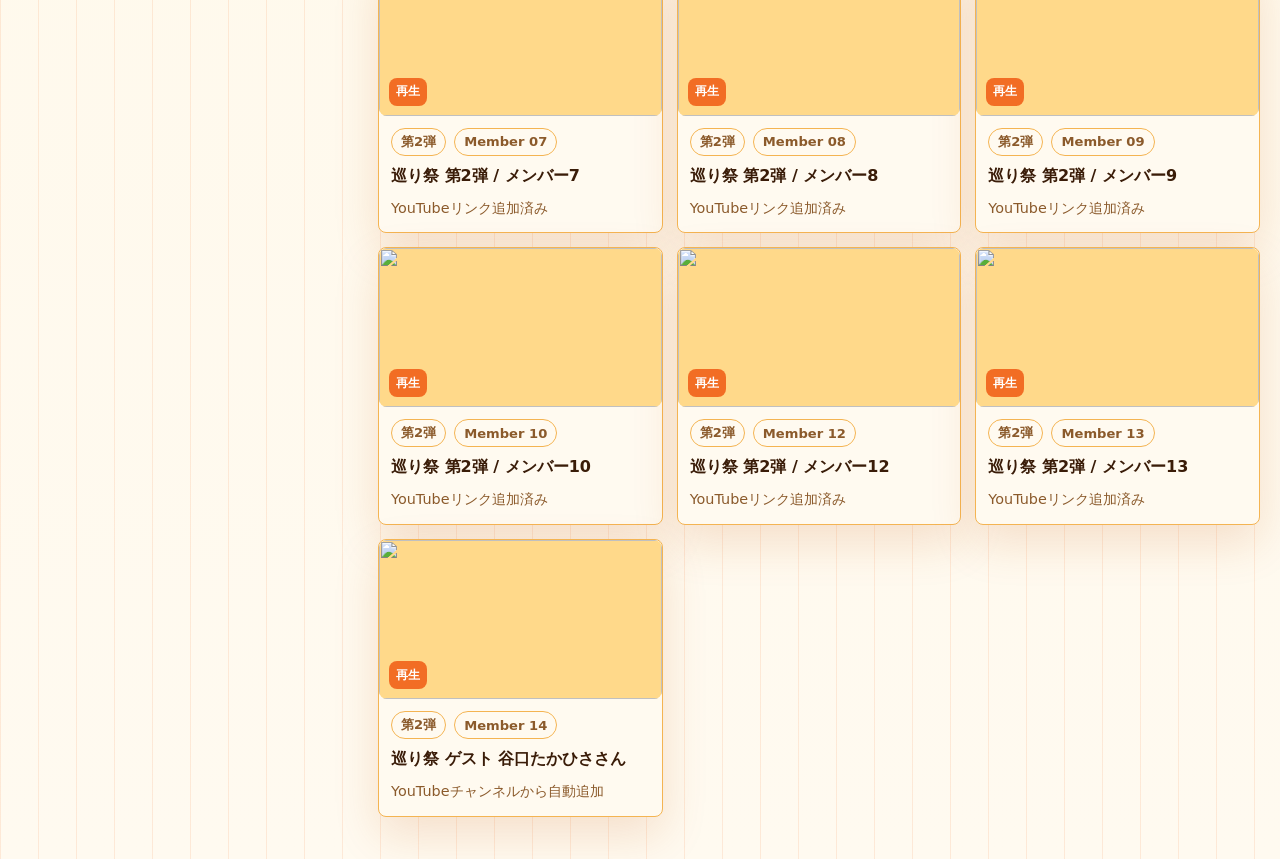
==== commit a0af321b: "Auto add latest YouTube videos" ====
--- a/index.html
+++ b/index.html
@@ -1134,6 +1134,24 @@
     "youtubeUrl": "https://www.youtube.com/watch?v=2oRNKEOuzbc",
     "note": "YouTubeチャンネルから自動追加",
     "date": "2026-11-25"
+  },
+  {
+    "member": "104",
+    "name": "メンバー104",
+    "series": "第2弾",
+    "title": "女神フェス　あゆみかん🍊",
+    "youtubeUrl": "https://www.youtube.com/watch?v=DSlY3kfOFxo",
+    "note": "YouTubeチャンネルから自動追加",
+    "date": "2026-11-26"
+  },
+  {
+    "member": "105",
+    "name": "メンバー105",
+    "series": "第2弾",
+    "title": "巡り祭　ゲスト　片岡夕美子さん",
+    "youtubeUrl": "https://www.youtube.com/watch?v=EF-aTdEI1zs",
+    "note": "YouTubeチャンネルから自動追加",
+    "date": "2026-11-26"
   }
 ];
 </script>
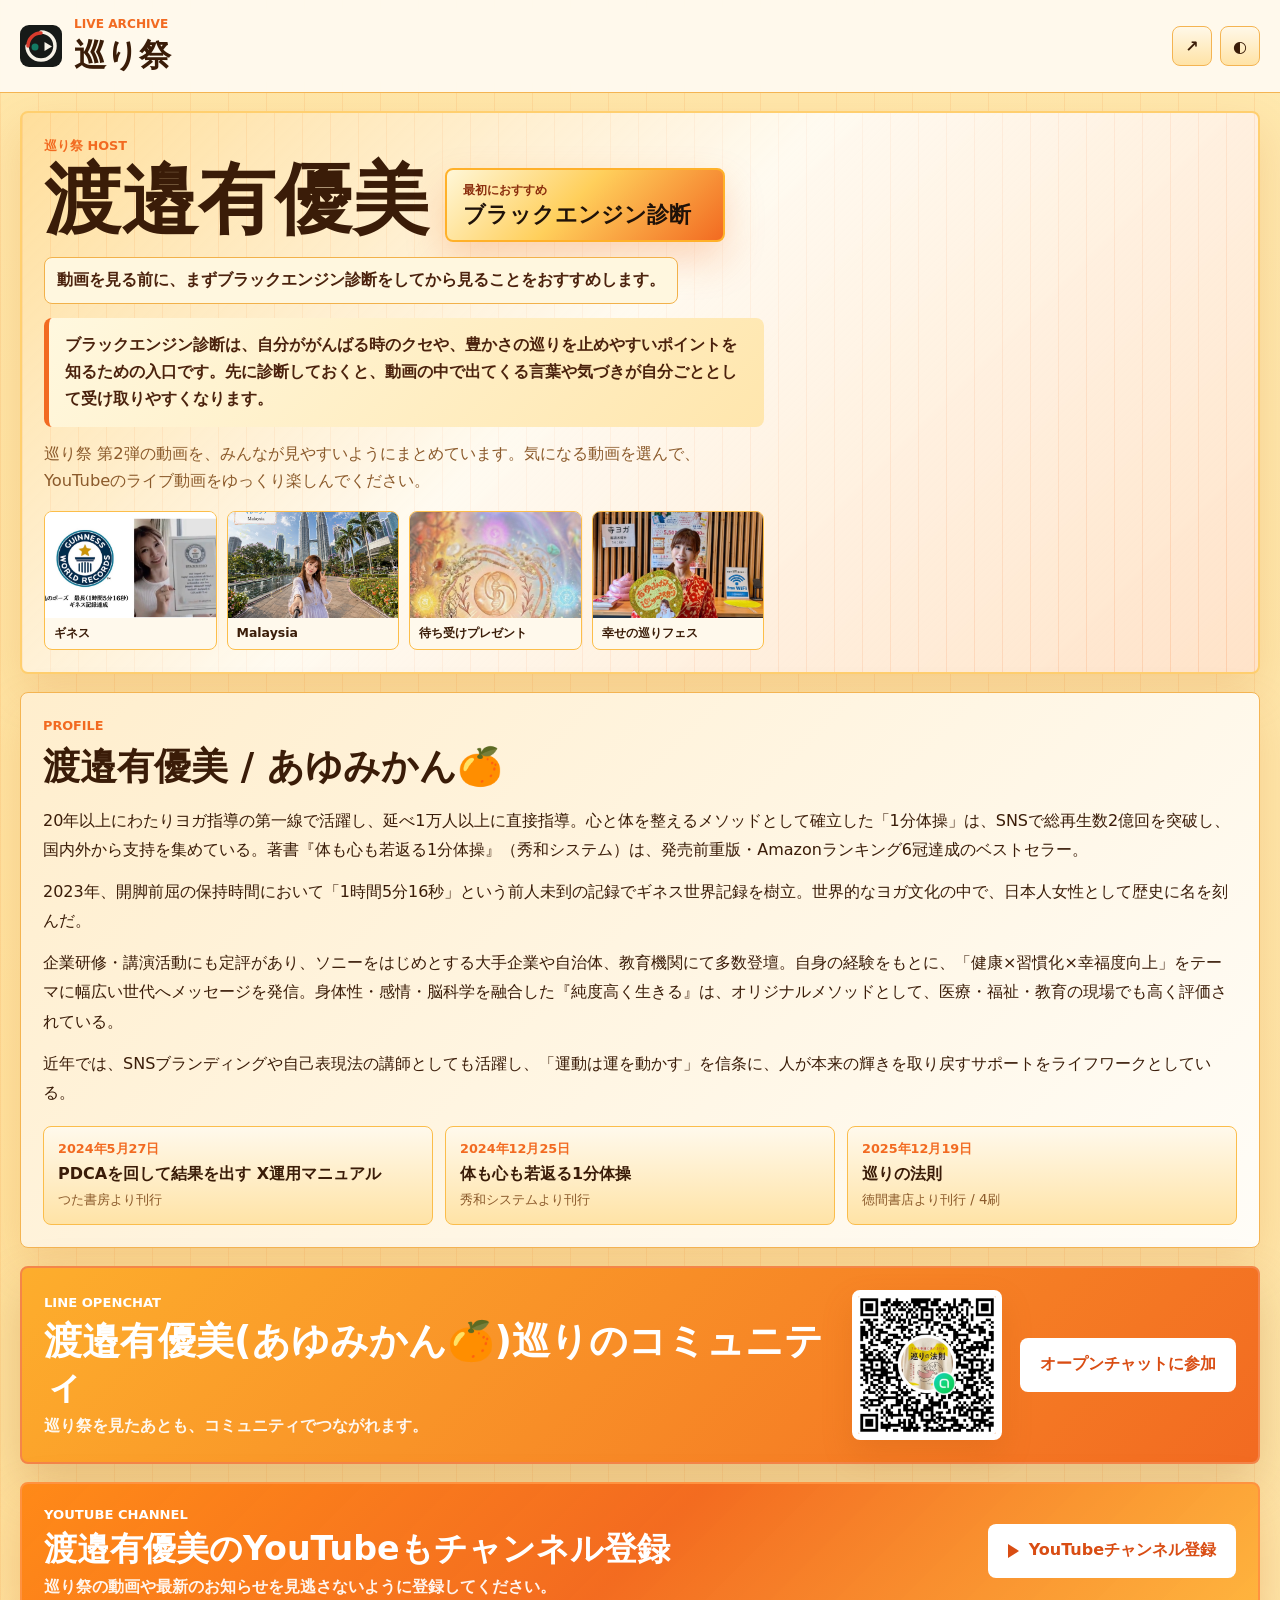
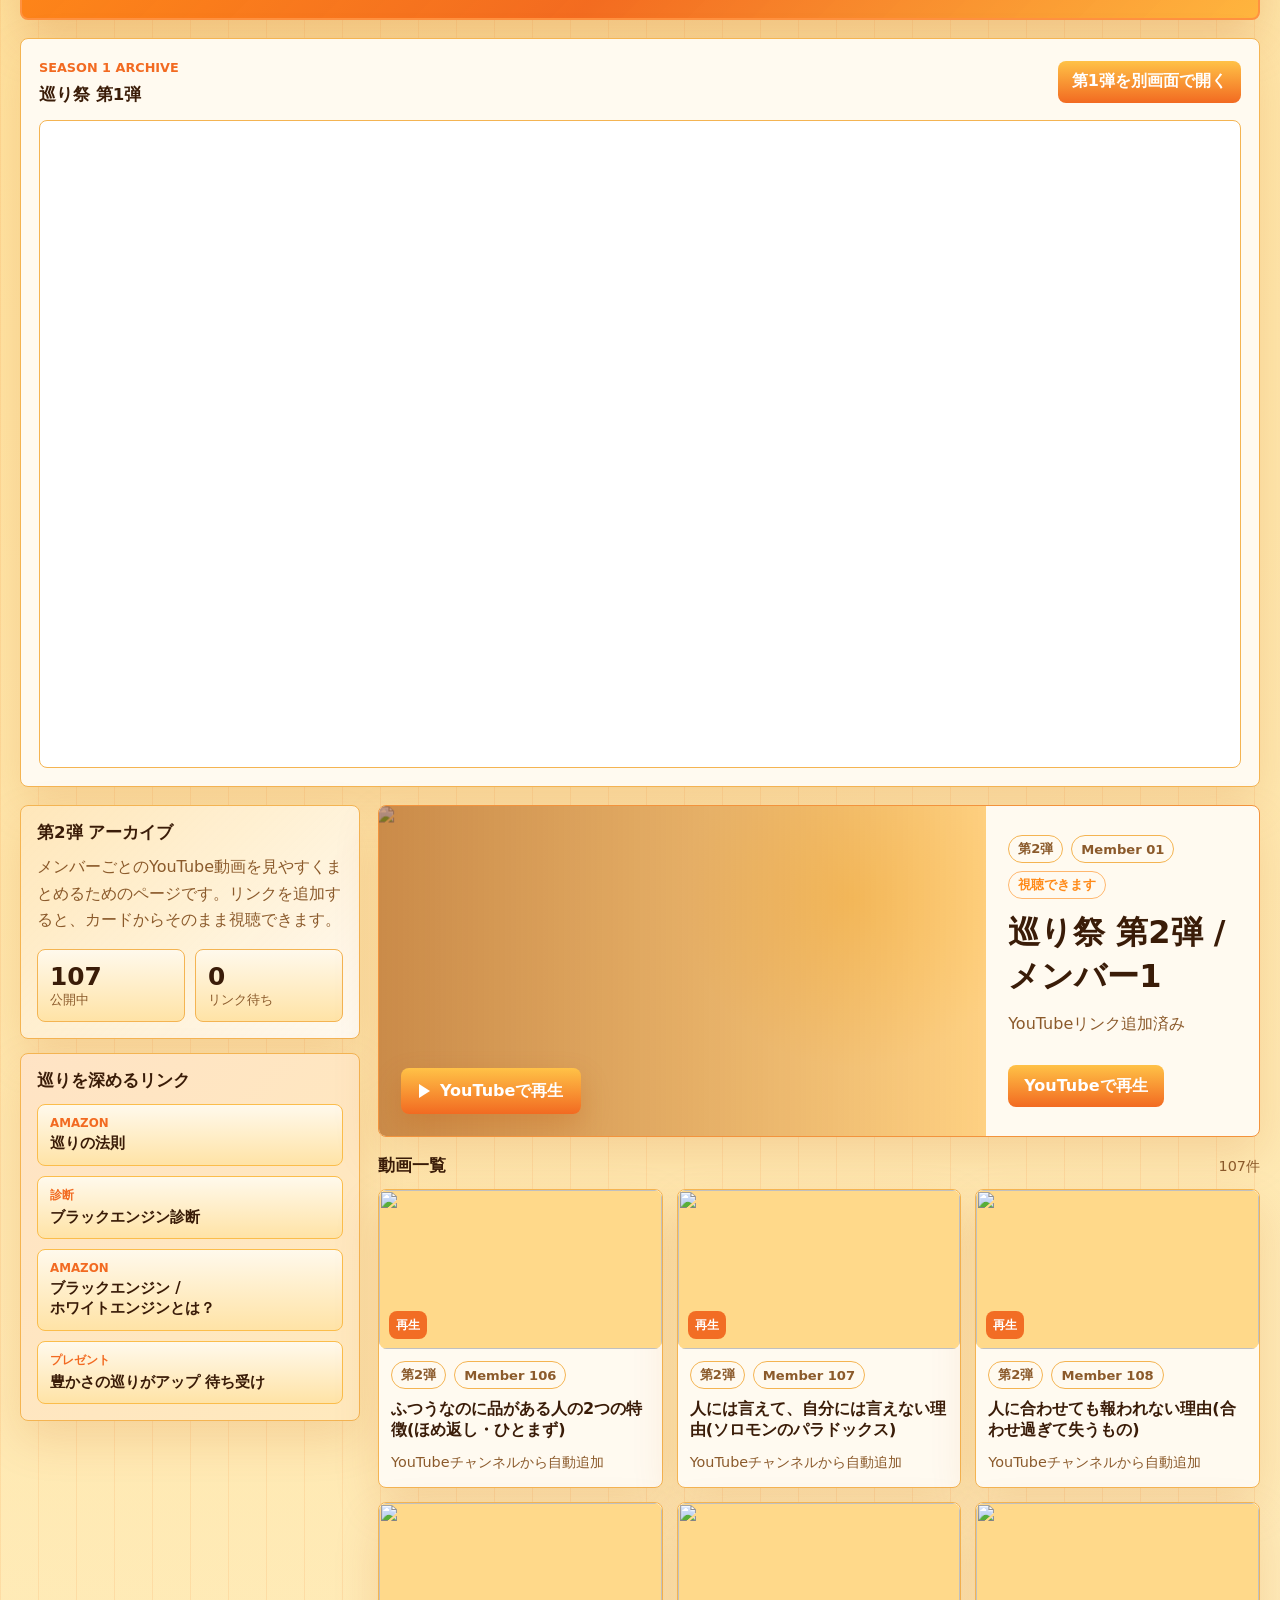
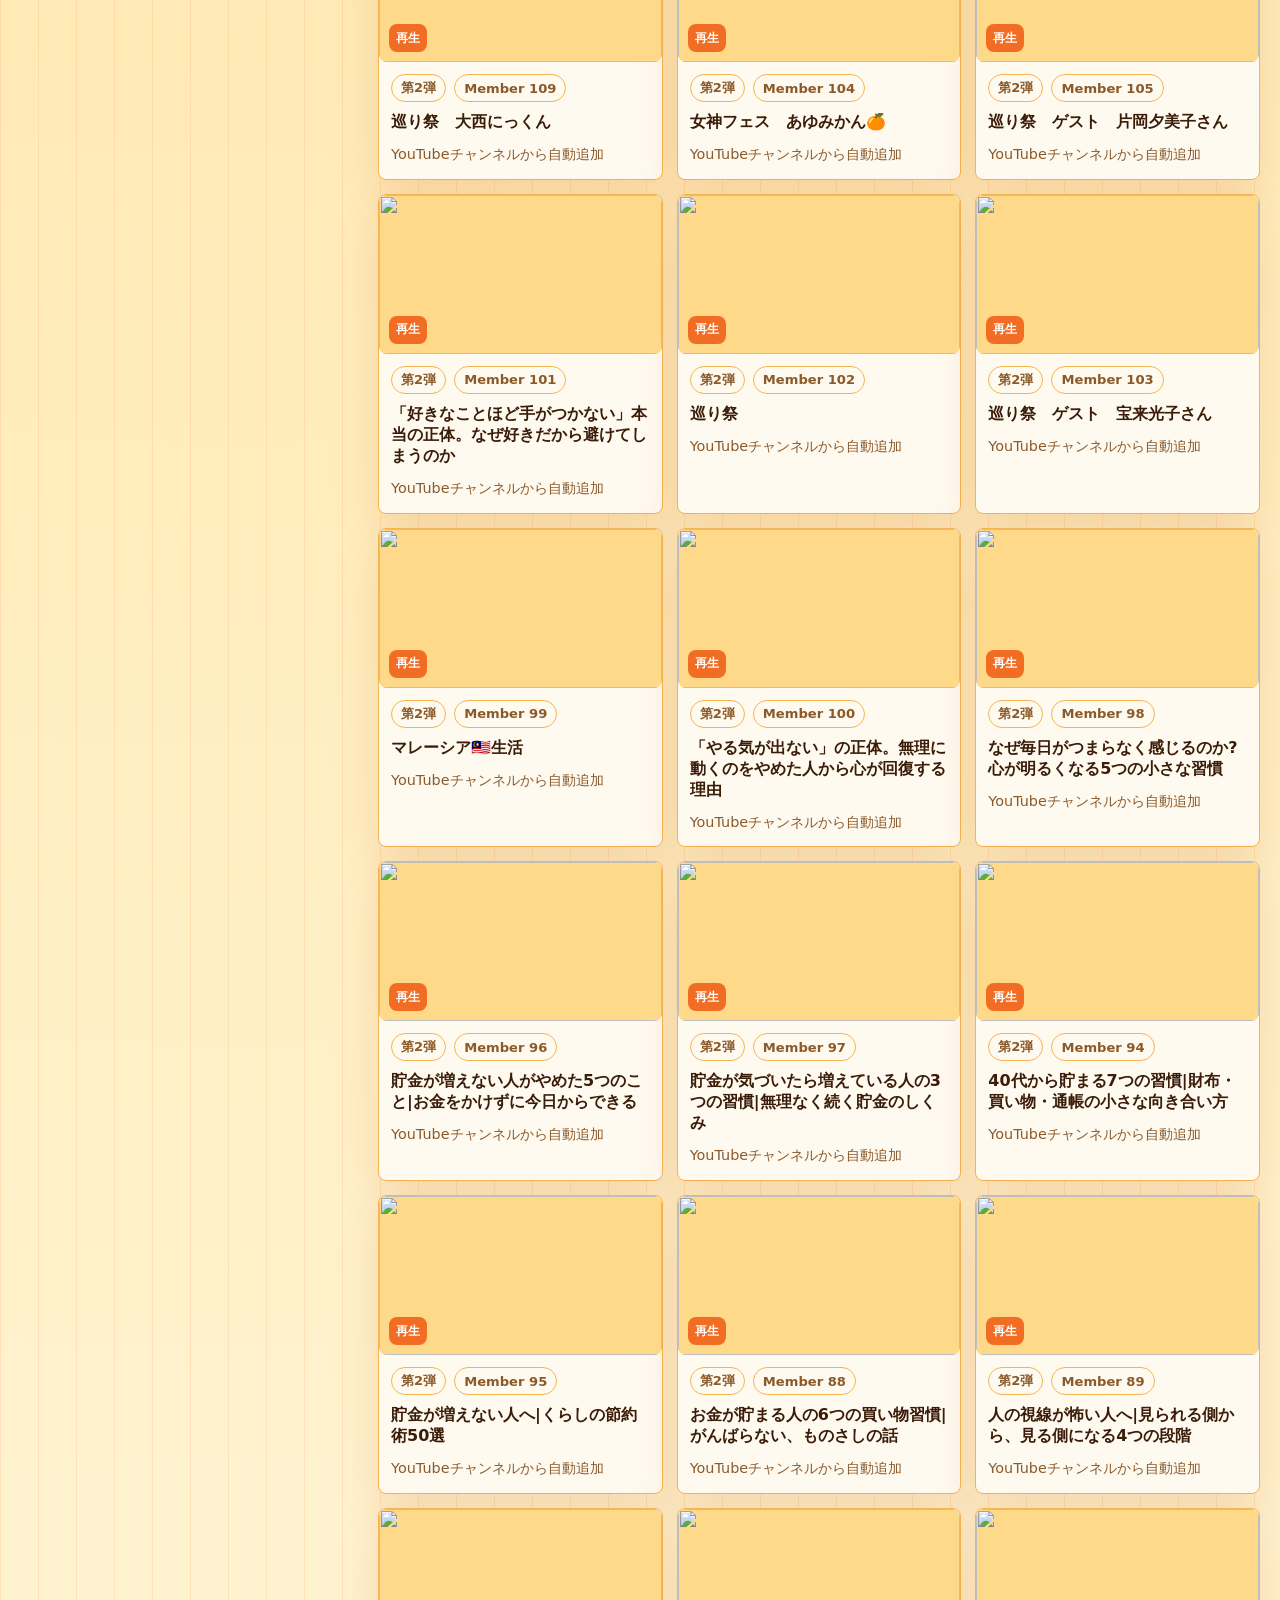
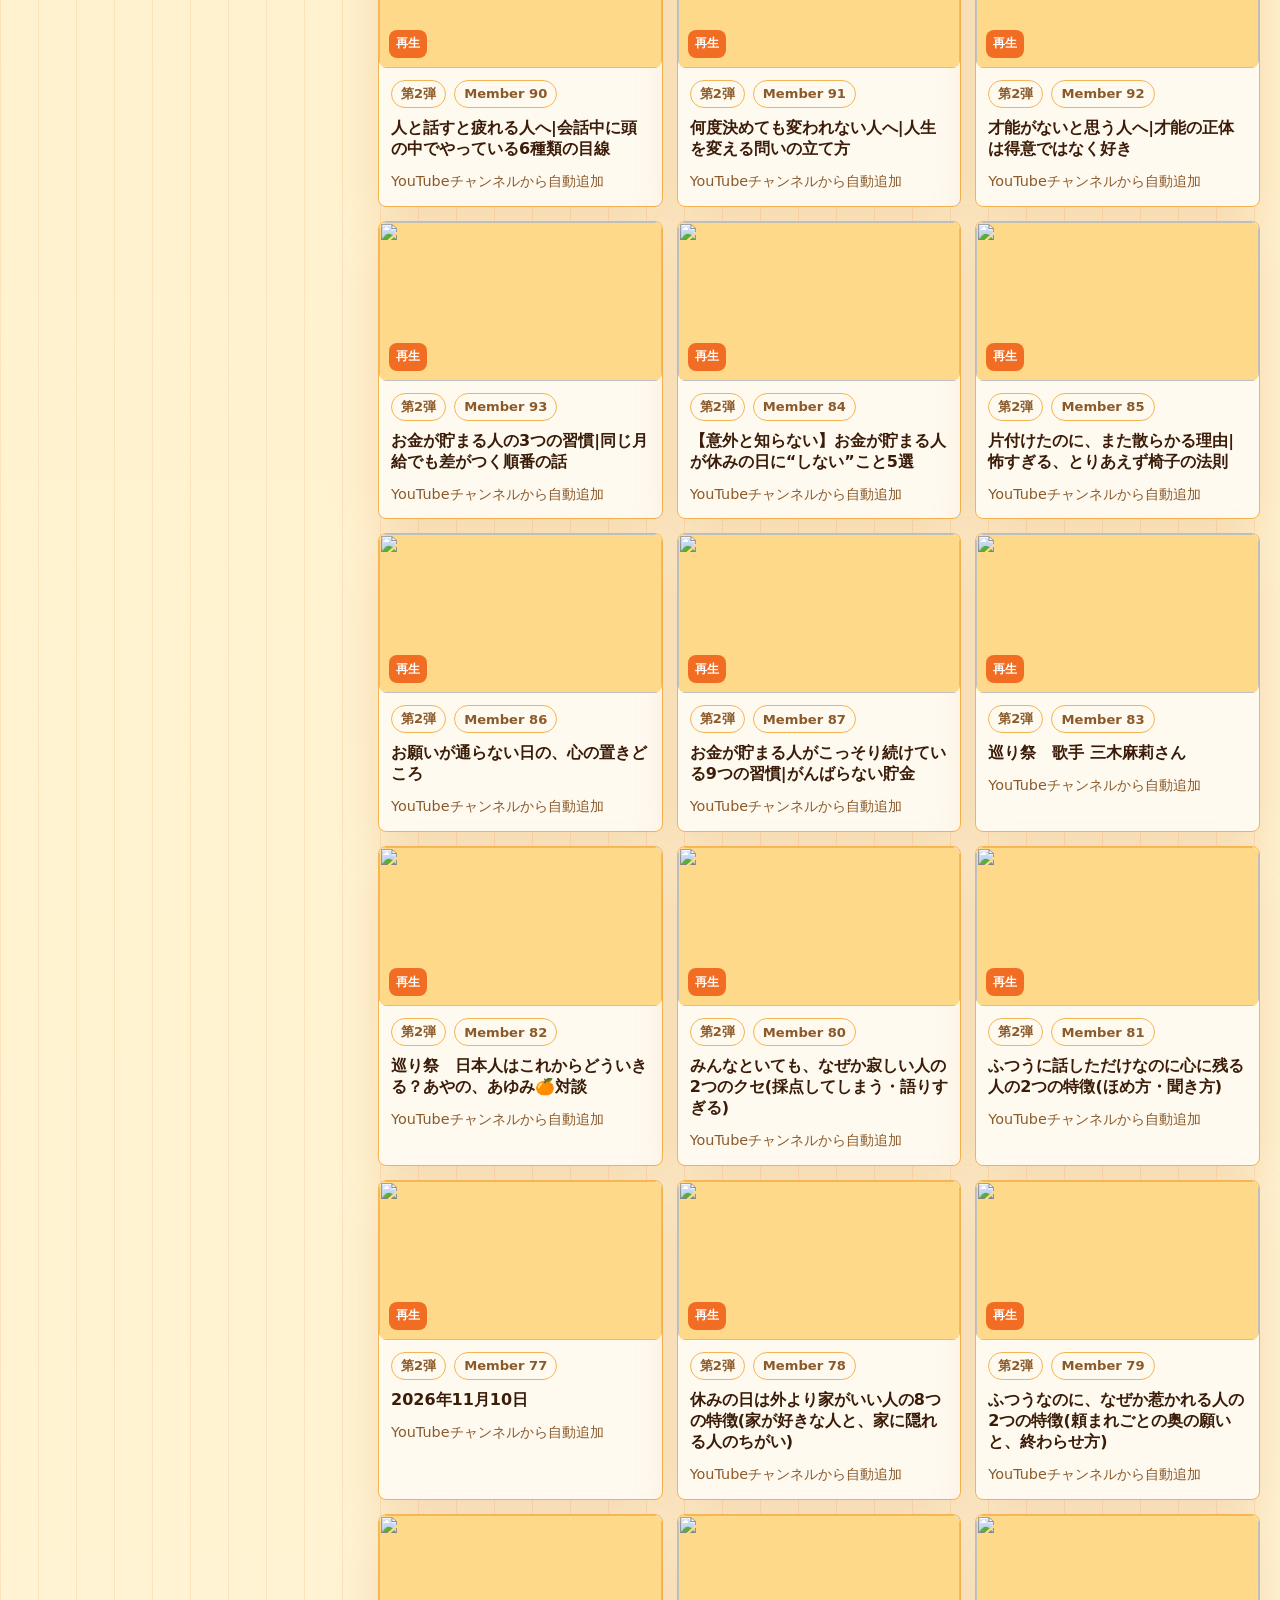
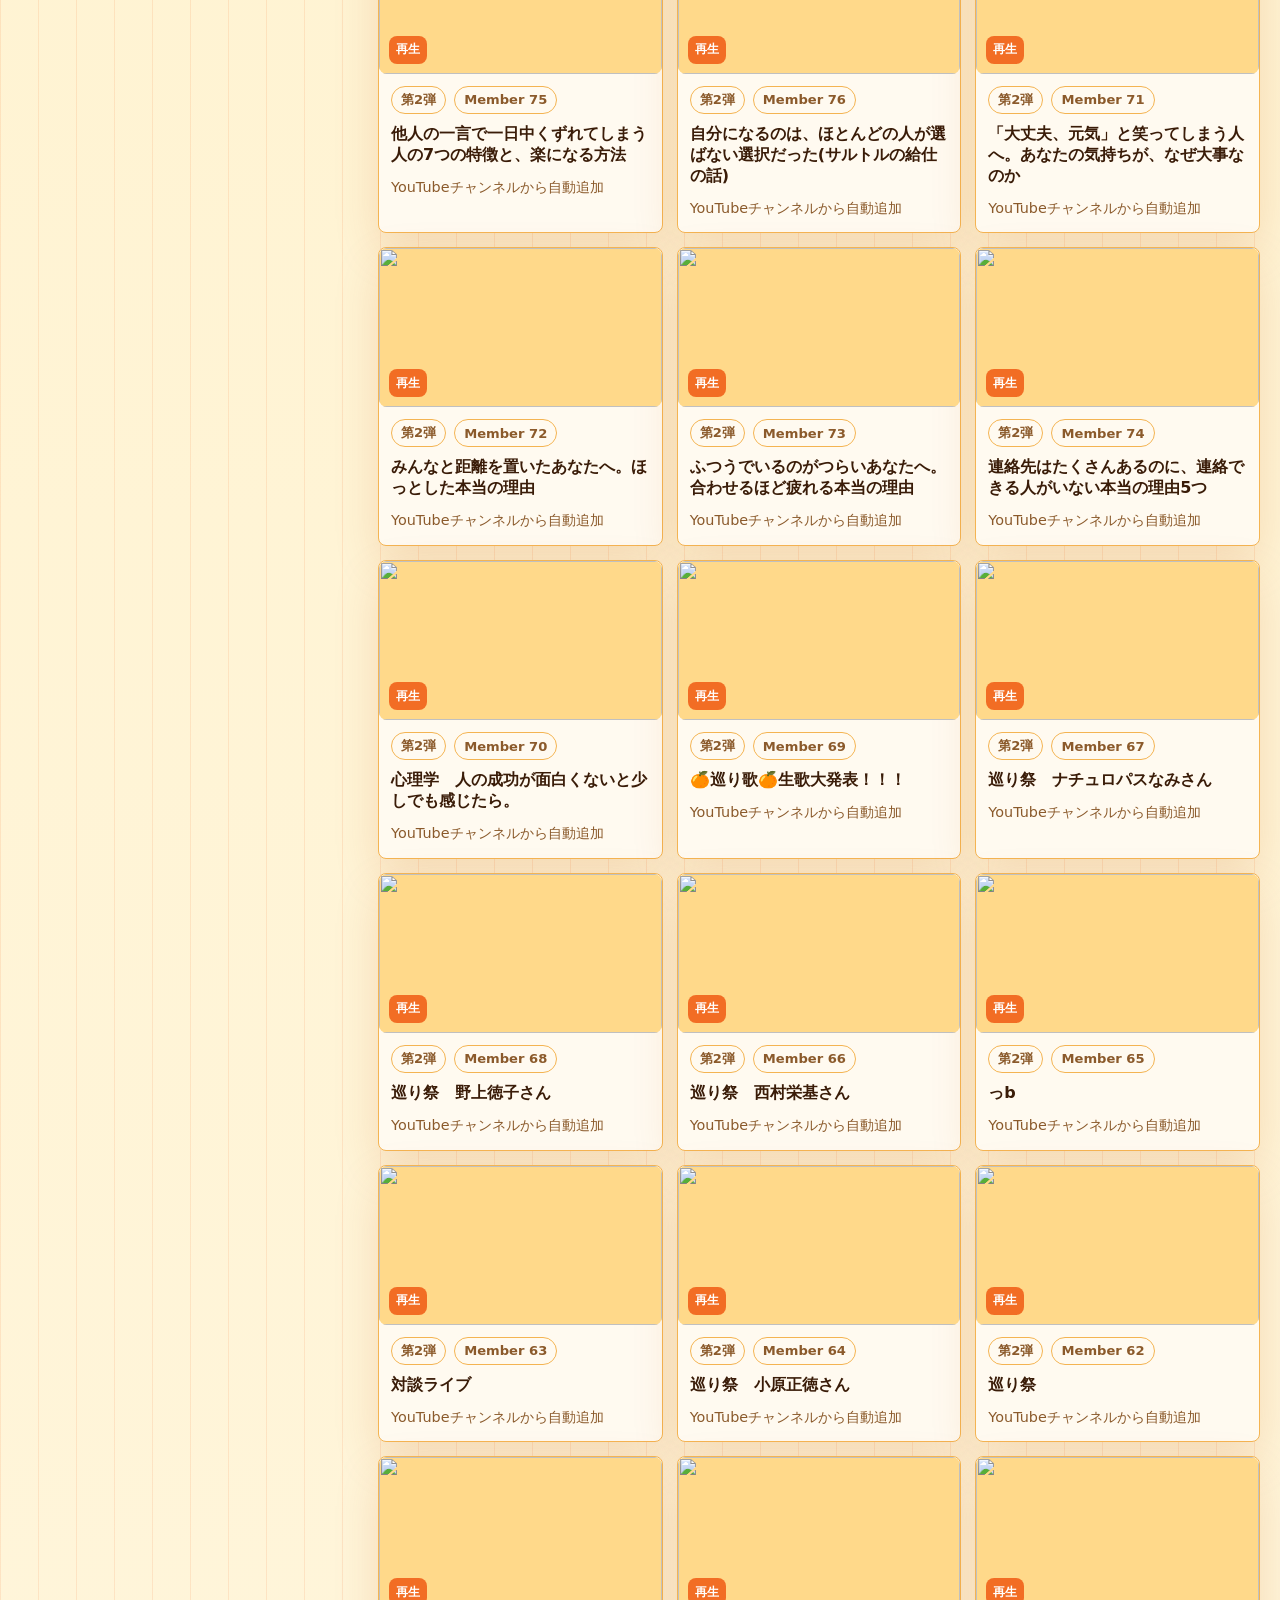
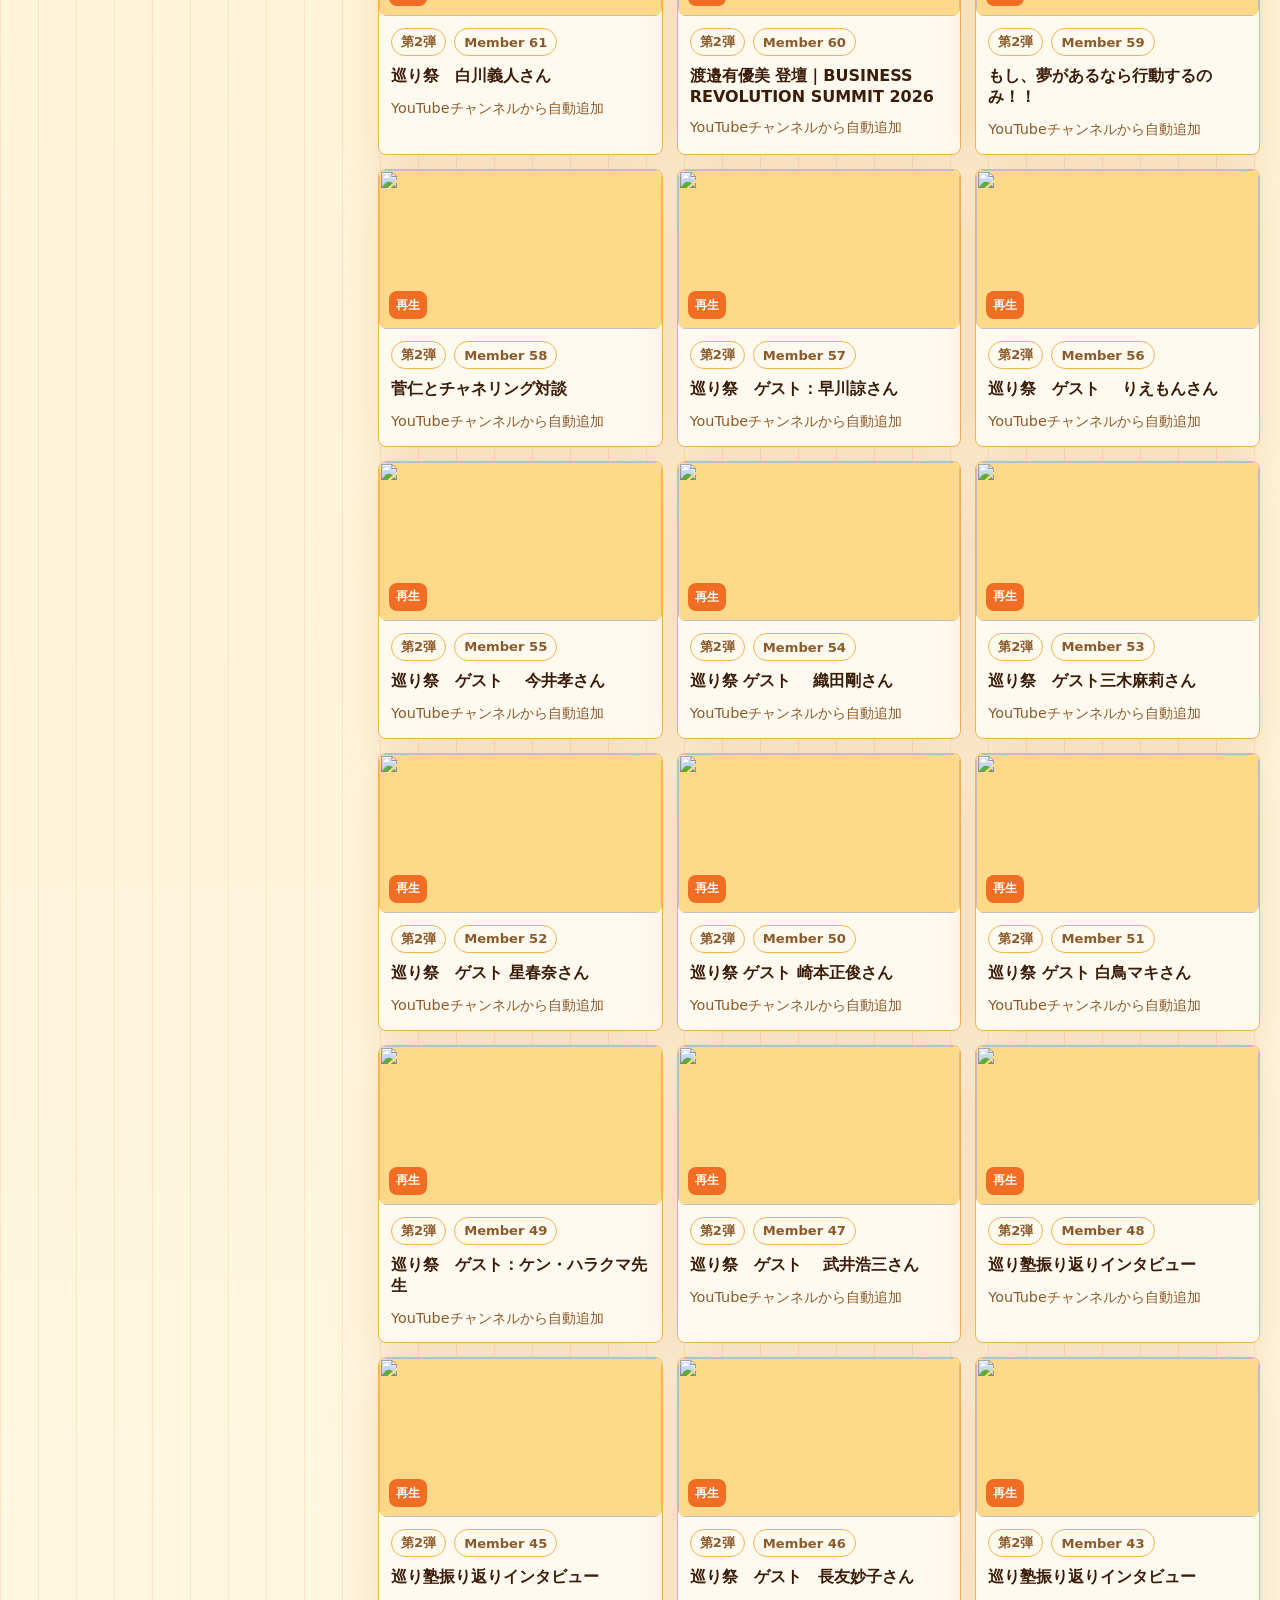
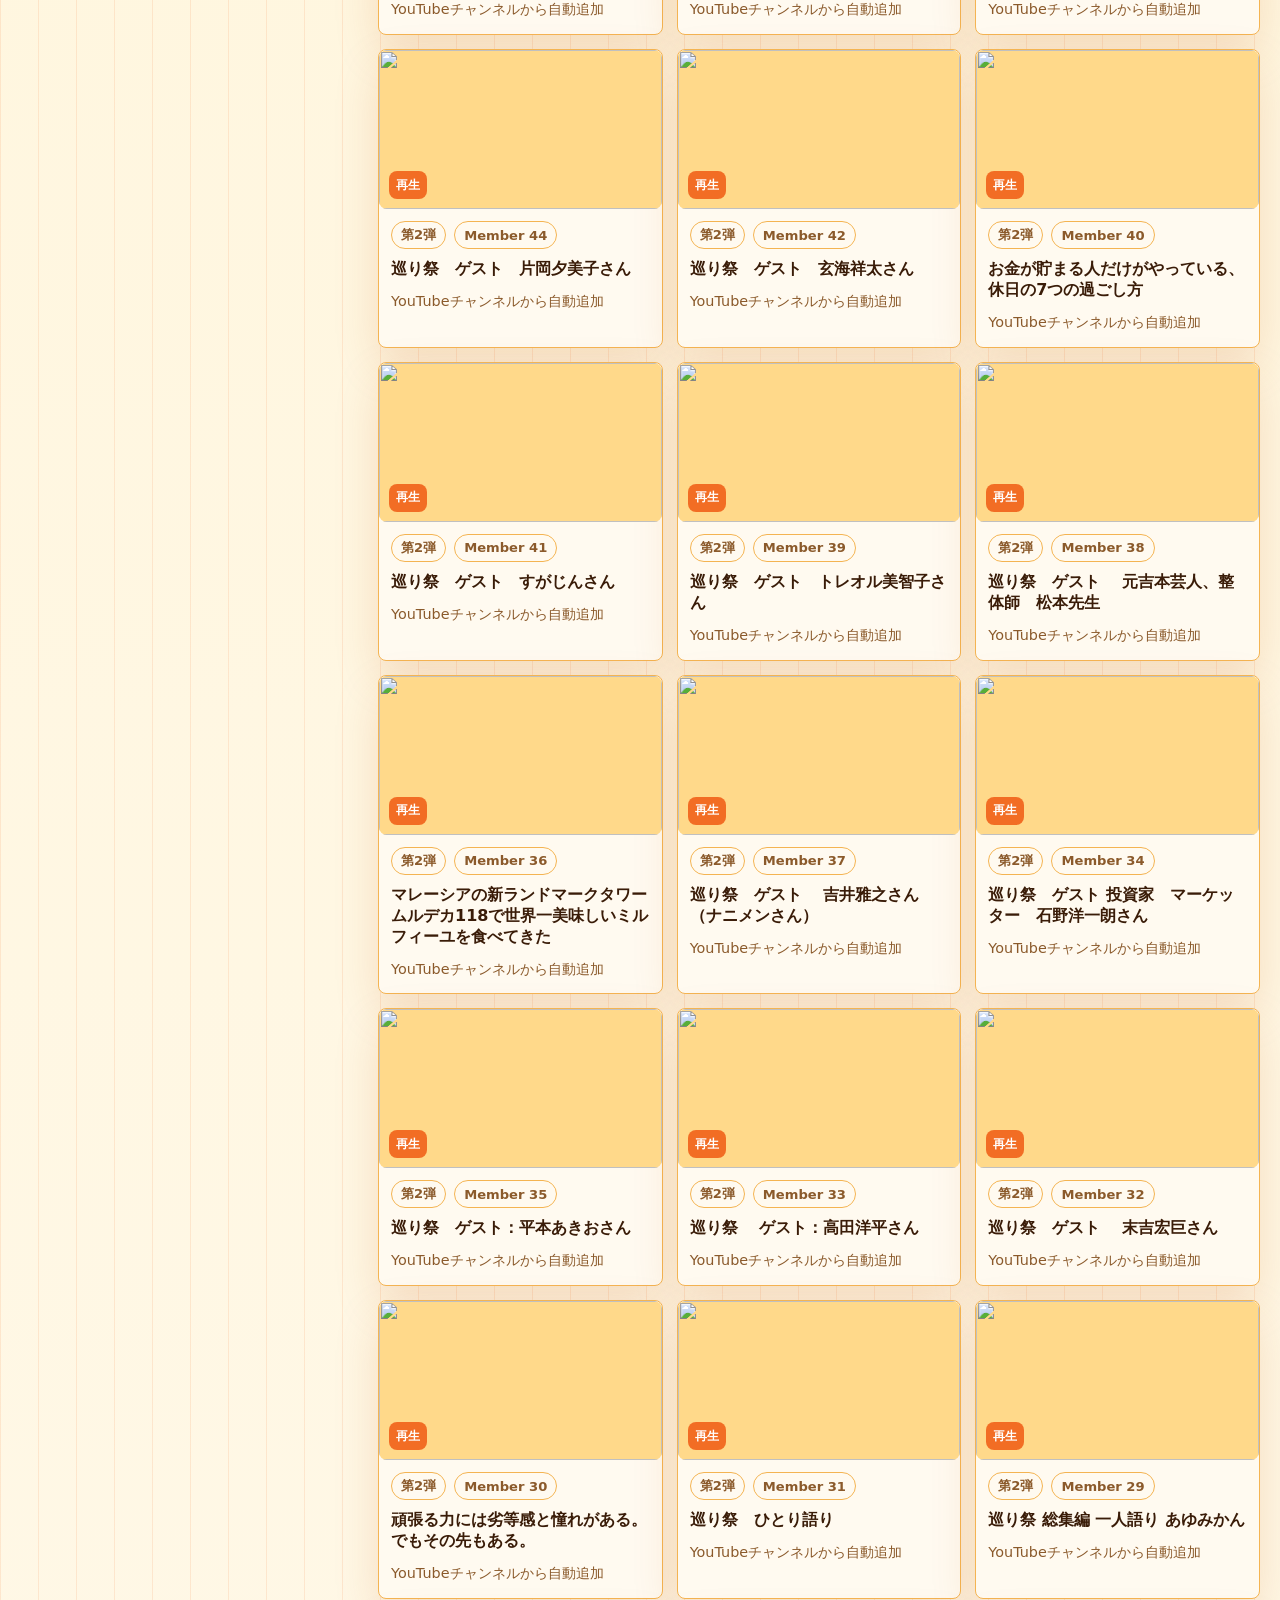
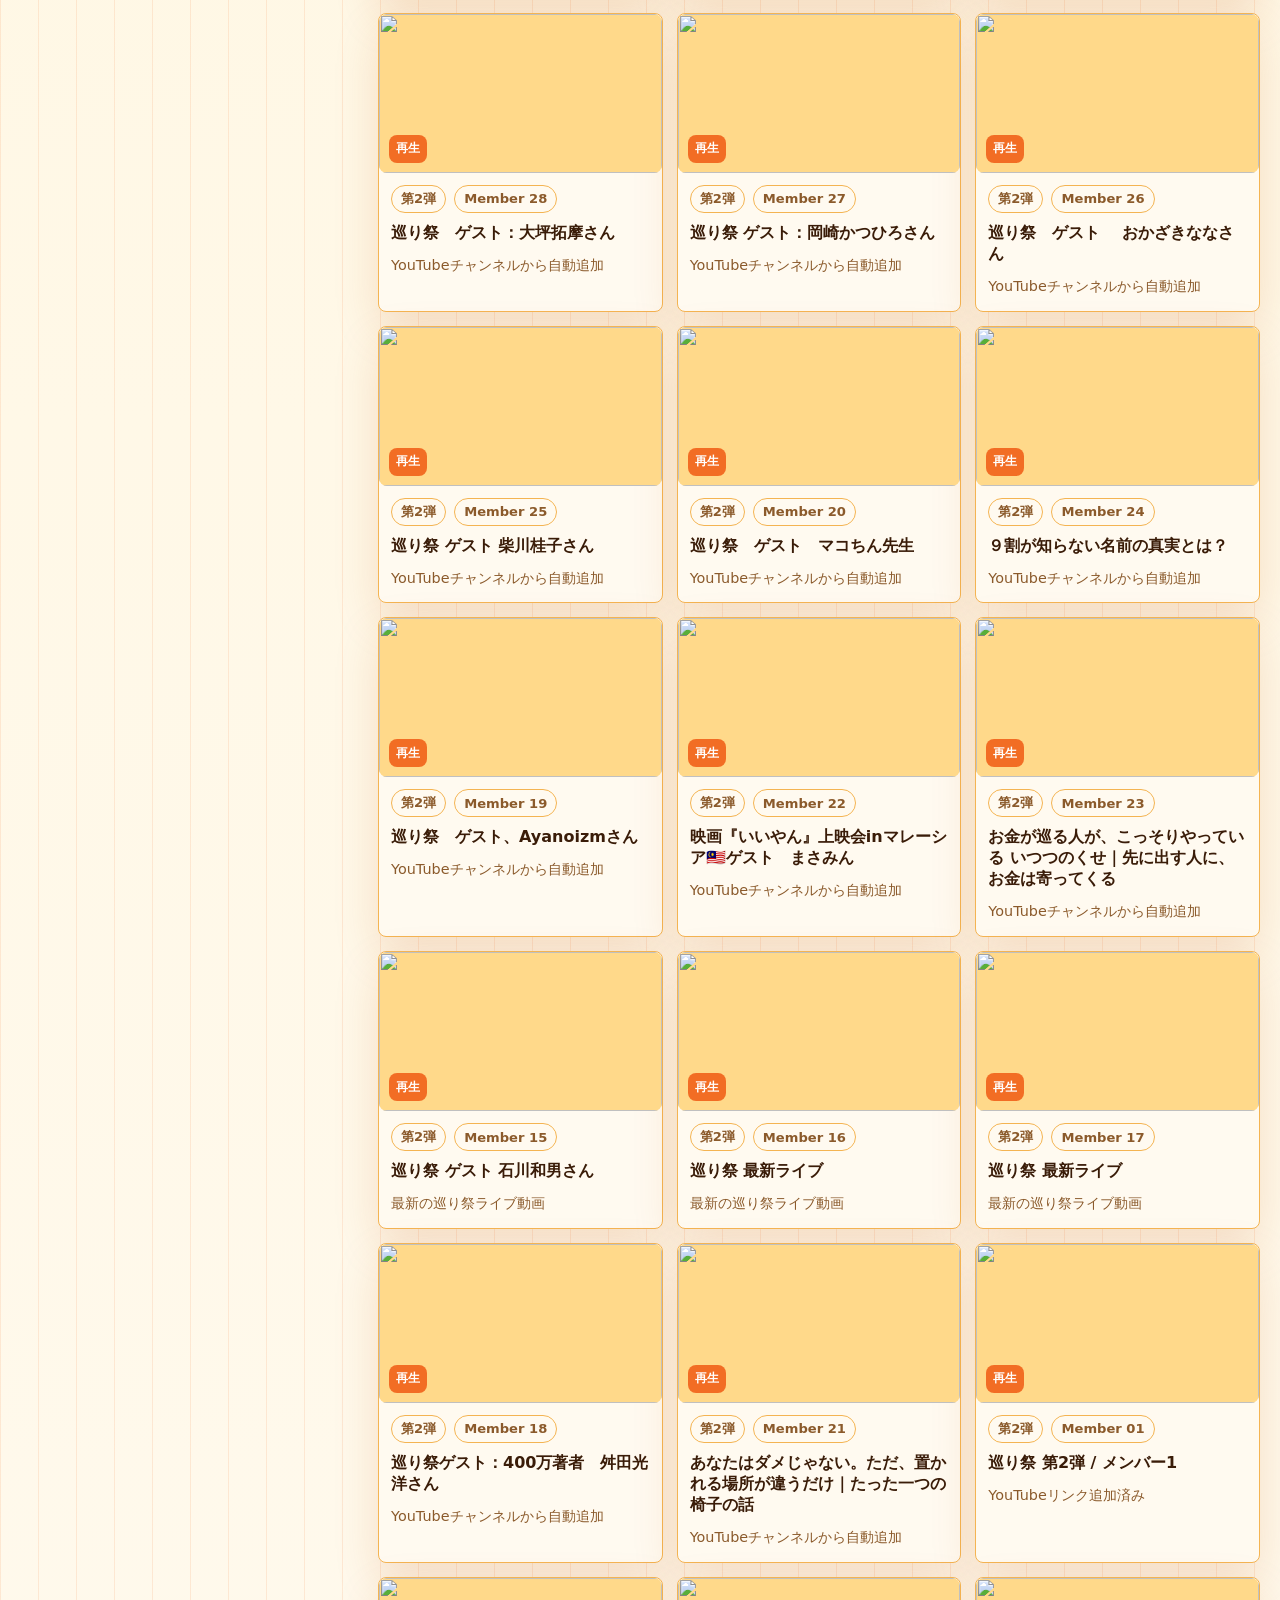
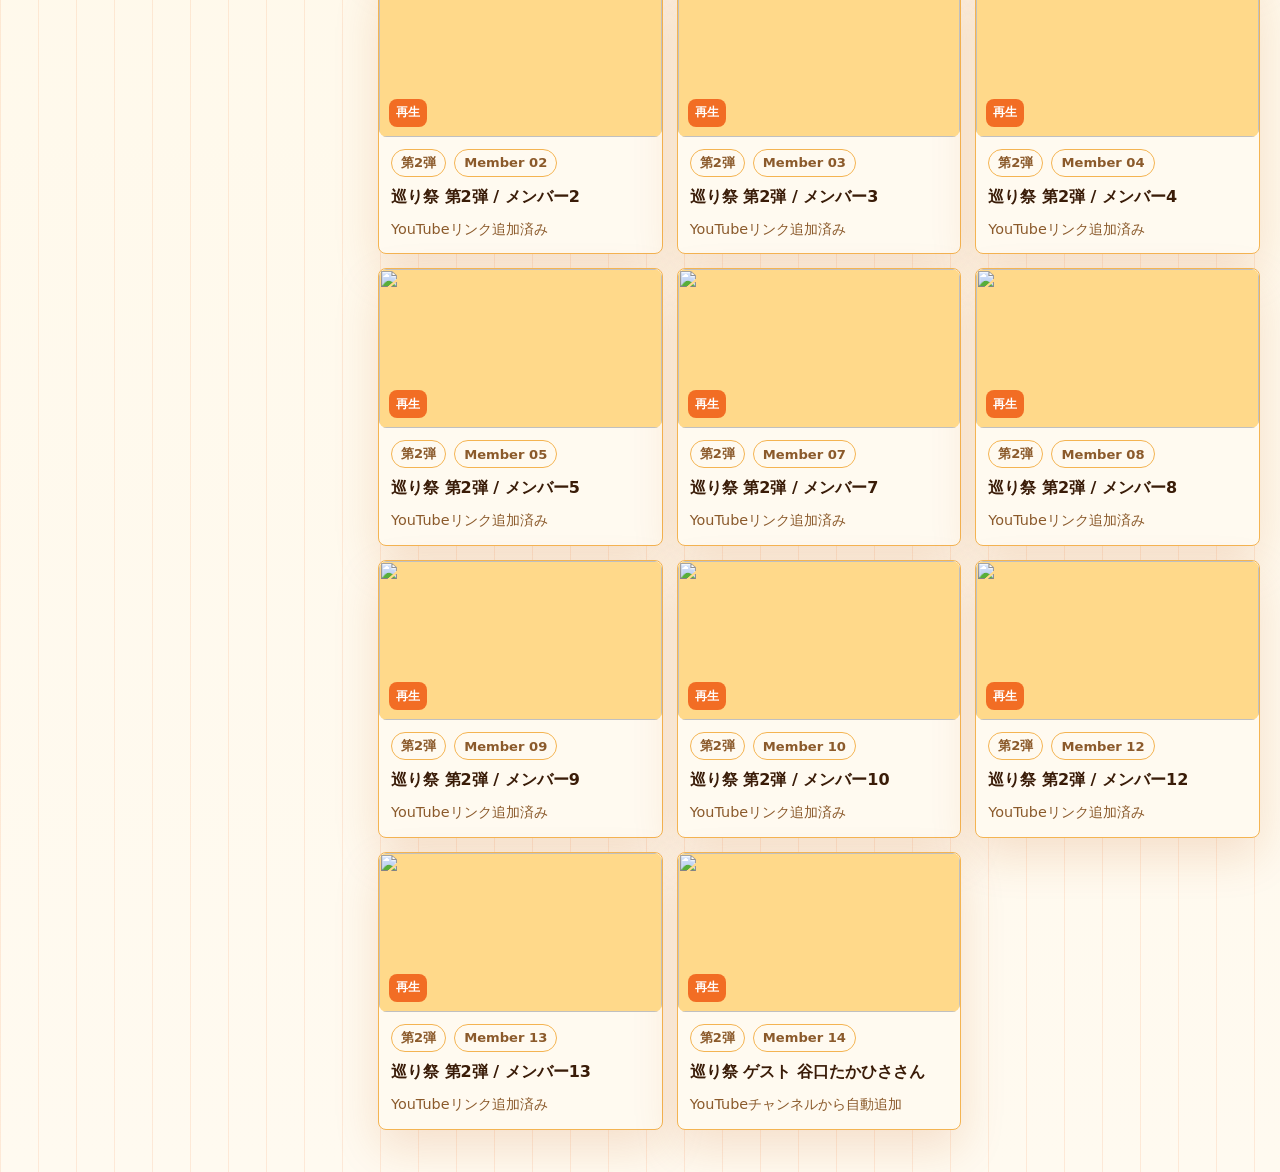
==== commit 6be30977: "Auto add latest YouTube videos" ====
--- a/index.html
+++ b/index.html
@@ -1152,6 +1152,42 @@
     "youtubeUrl": "https://www.youtube.com/watch?v=EF-aTdEI1zs",
     "note": "YouTubeチャンネルから自動追加",
     "date": "2026-11-26"
+  },
+  {
+    "member": "106",
+    "name": "メンバー106",
+    "series": "第2弾",
+    "title": "ふつうなのに品がある人の2つの特徴(ほめ返し・ひとまず)",
+    "youtubeUrl": "https://www.youtube.com/watch?v=7ltw2UnqCuw",
+    "note": "YouTubeチャンネルから自動追加",
+    "date": "2026-11-27"
+  },
+  {
+    "member": "107",
+    "name": "メンバー107",
+    "series": "第2弾",
+    "title": "人には言えて、自分には言えない理由(ソロモンのパラドックス)",
+    "youtubeUrl": "https://www.youtube.com/watch?v=grXUKYv-6uI",
+    "note": "YouTubeチャンネルから自動追加",
+    "date": "2026-11-27"
+  },
+  {
+    "member": "108",
+    "name": "メンバー108",
+    "series": "第2弾",
+    "title": "人に合わせても報われない理由(合わせ過ぎて失うもの)",
+    "youtubeUrl": "https://www.youtube.com/watch?v=6GJ8sCfgkzE",
+    "note": "YouTubeチャンネルから自動追加",
+    "date": "2026-11-27"
+  },
+  {
+    "member": "109",
+    "name": "メンバー109",
+    "series": "第2弾",
+    "title": "巡り祭　大西にっくん",
+    "youtubeUrl": "https://www.youtube.com/watch?v=ItR8yzVT_g0",
+    "note": "YouTubeチャンネルから自動追加",
+    "date": "2026-11-27"
   }
 ];
 </script>
